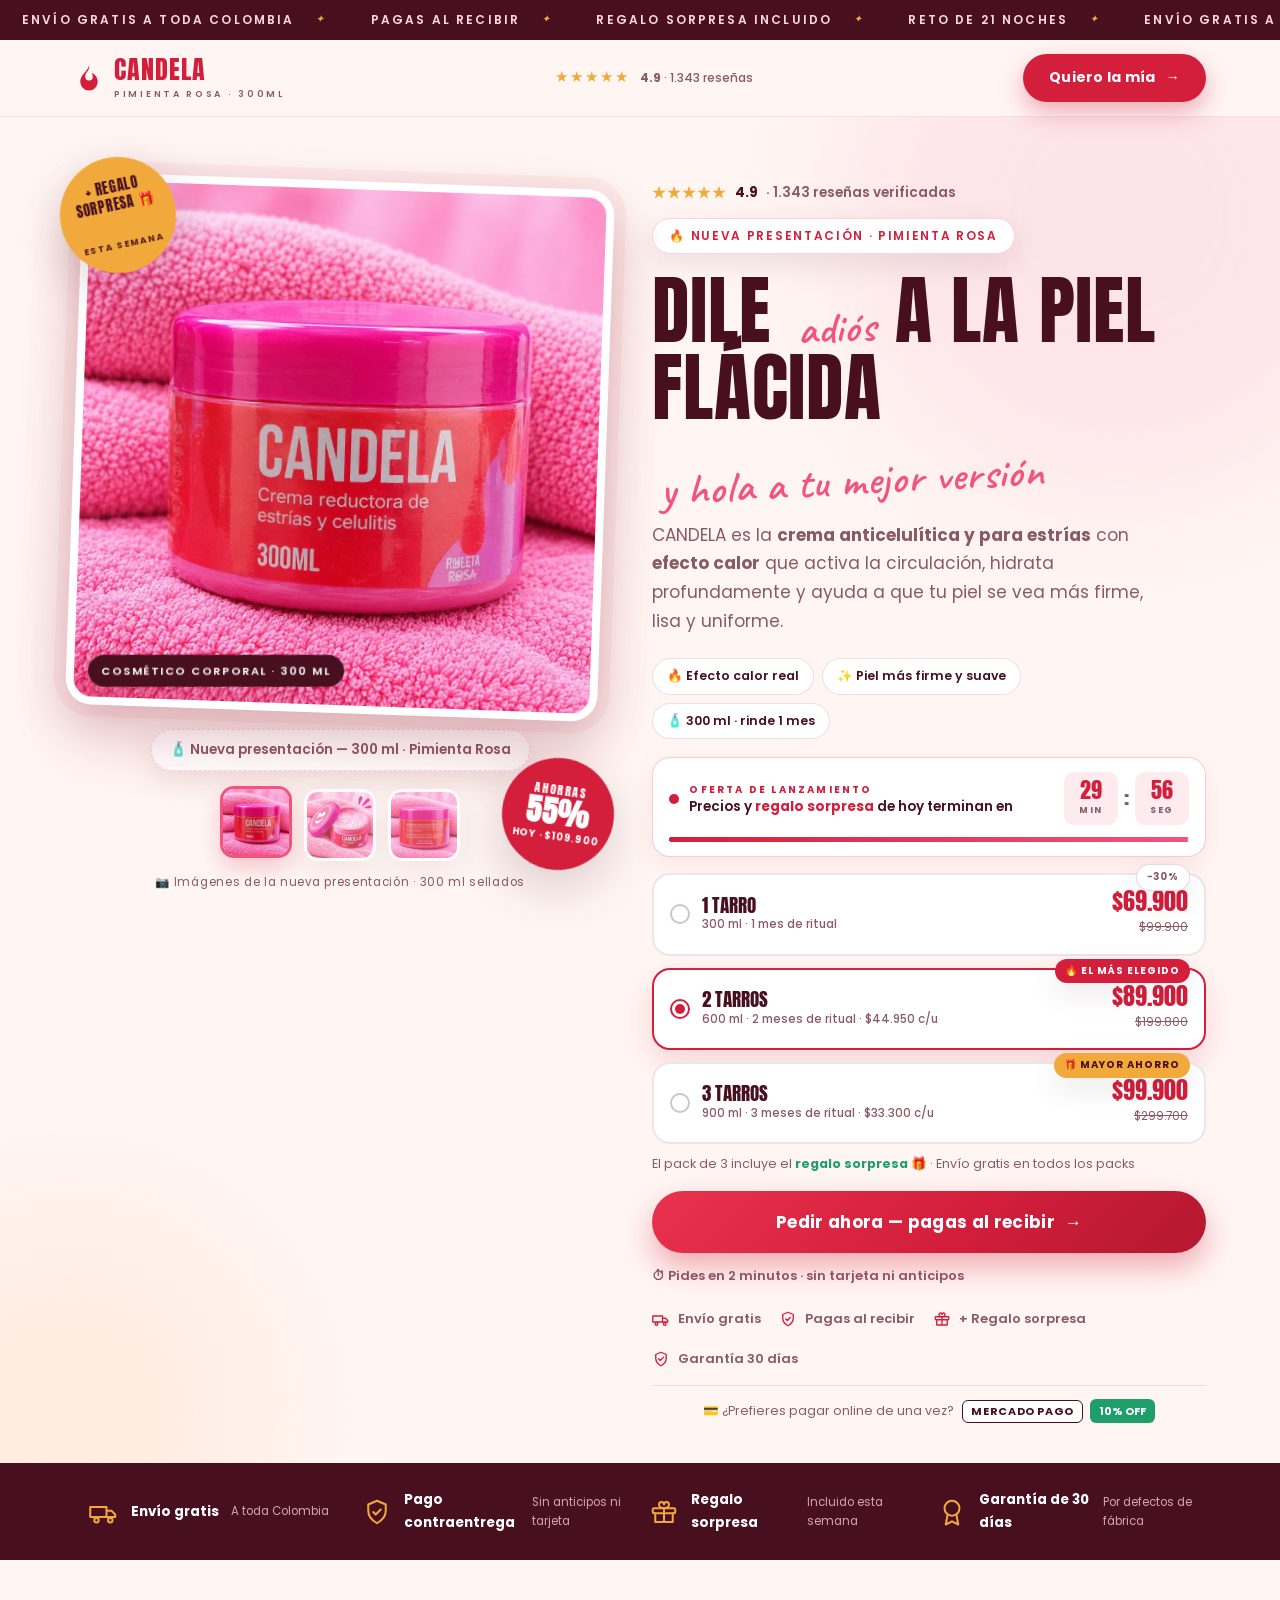
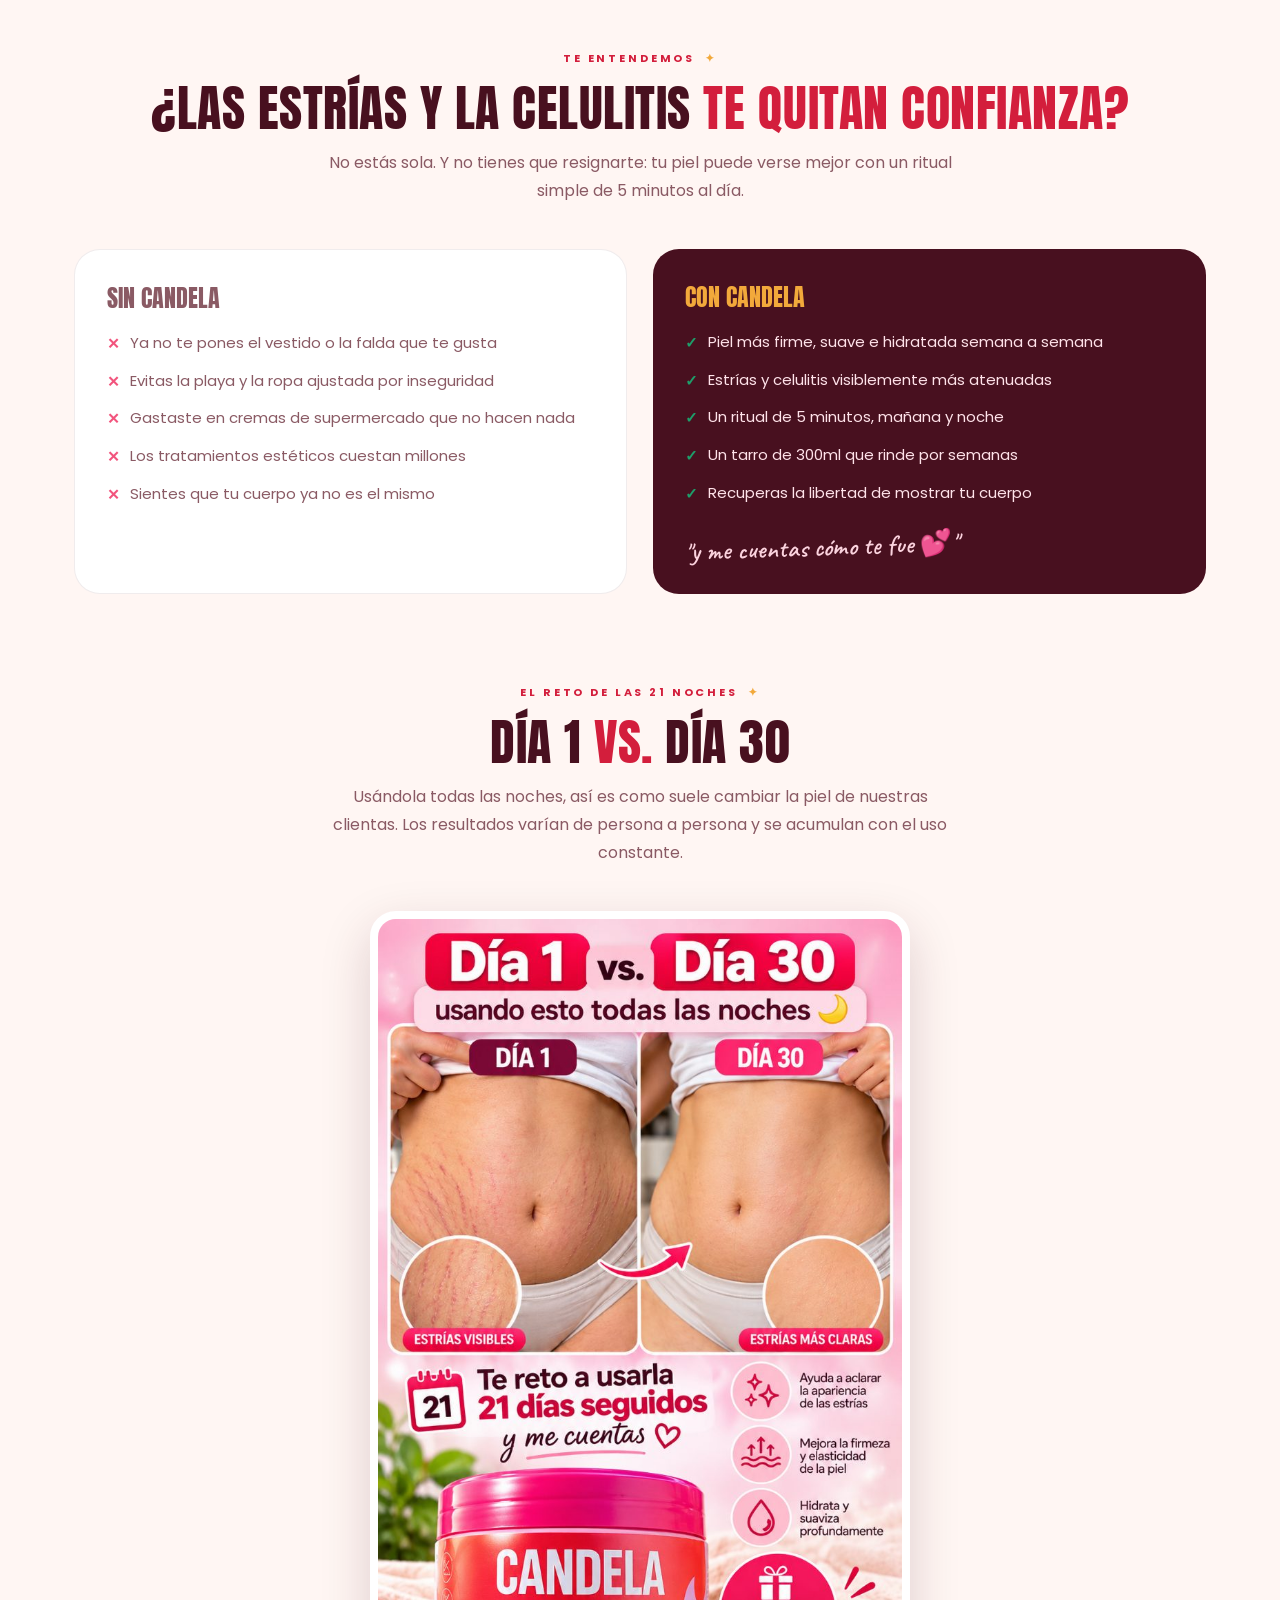
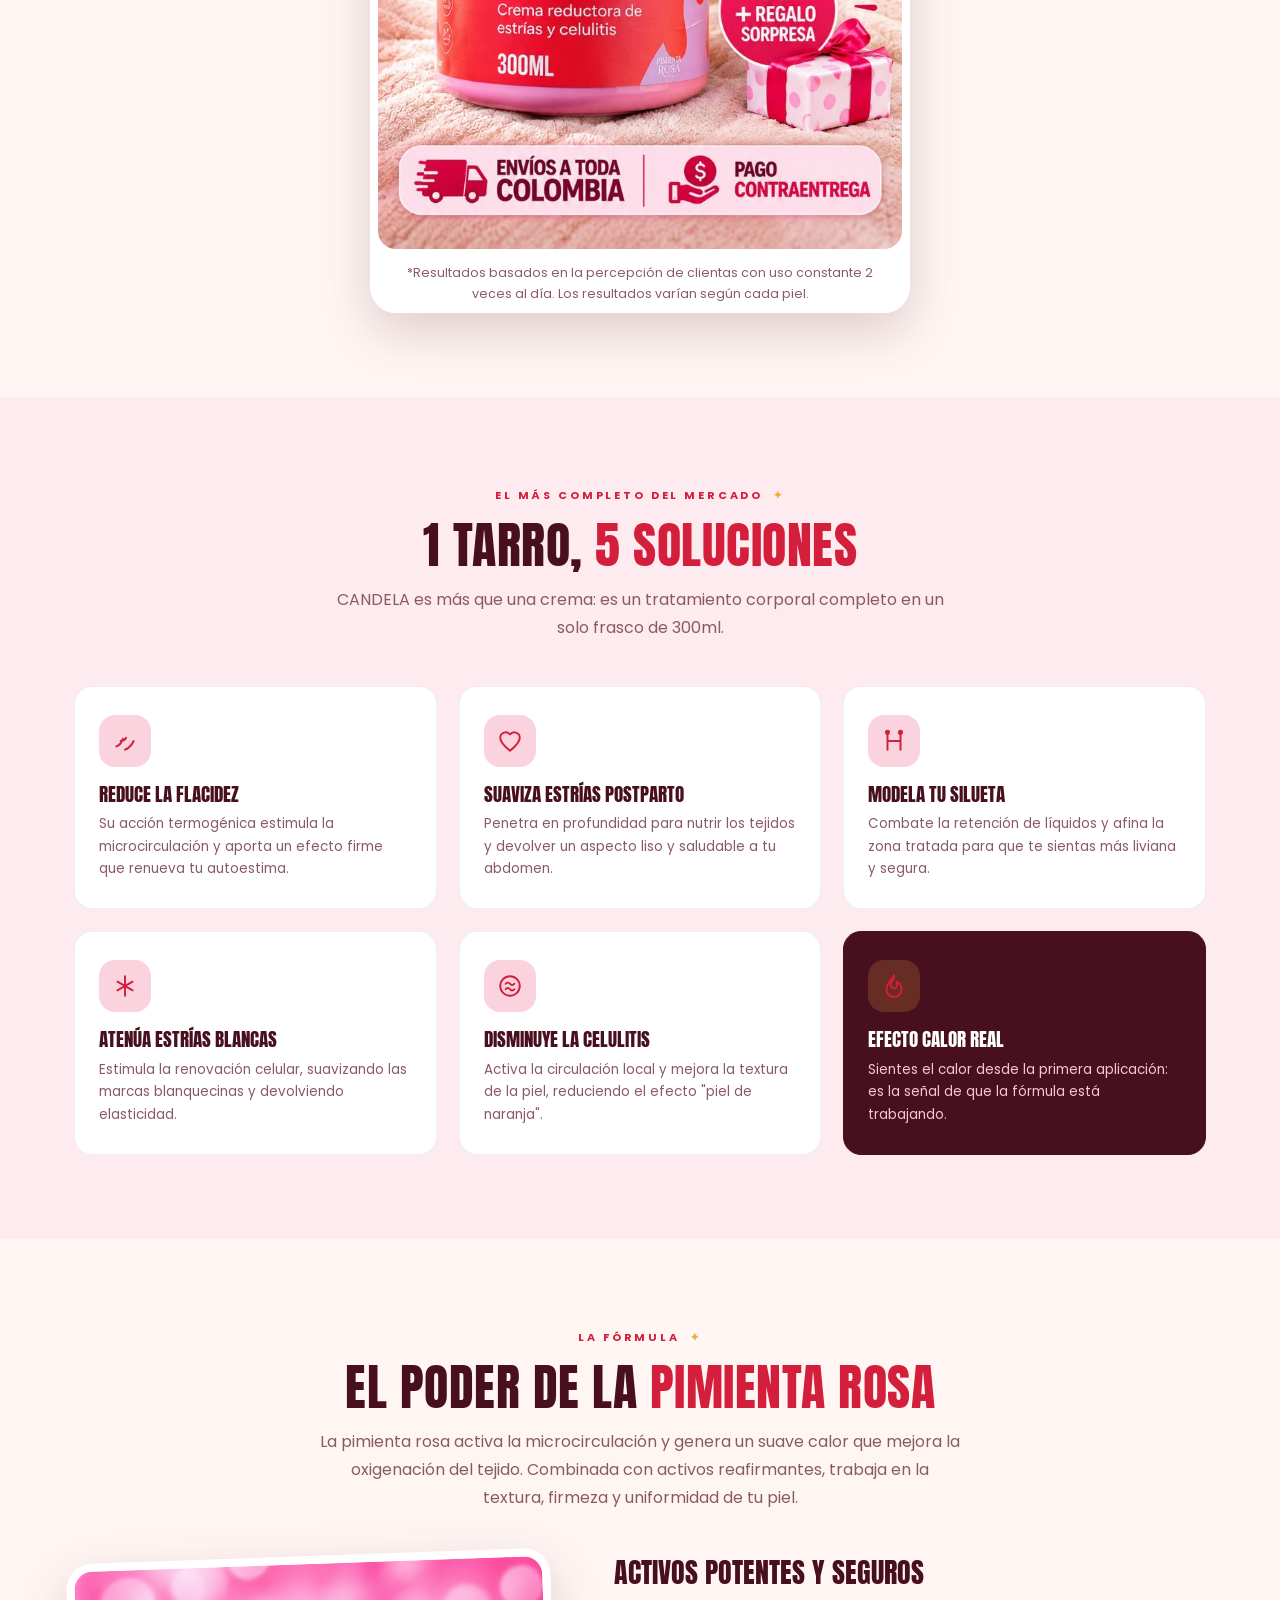
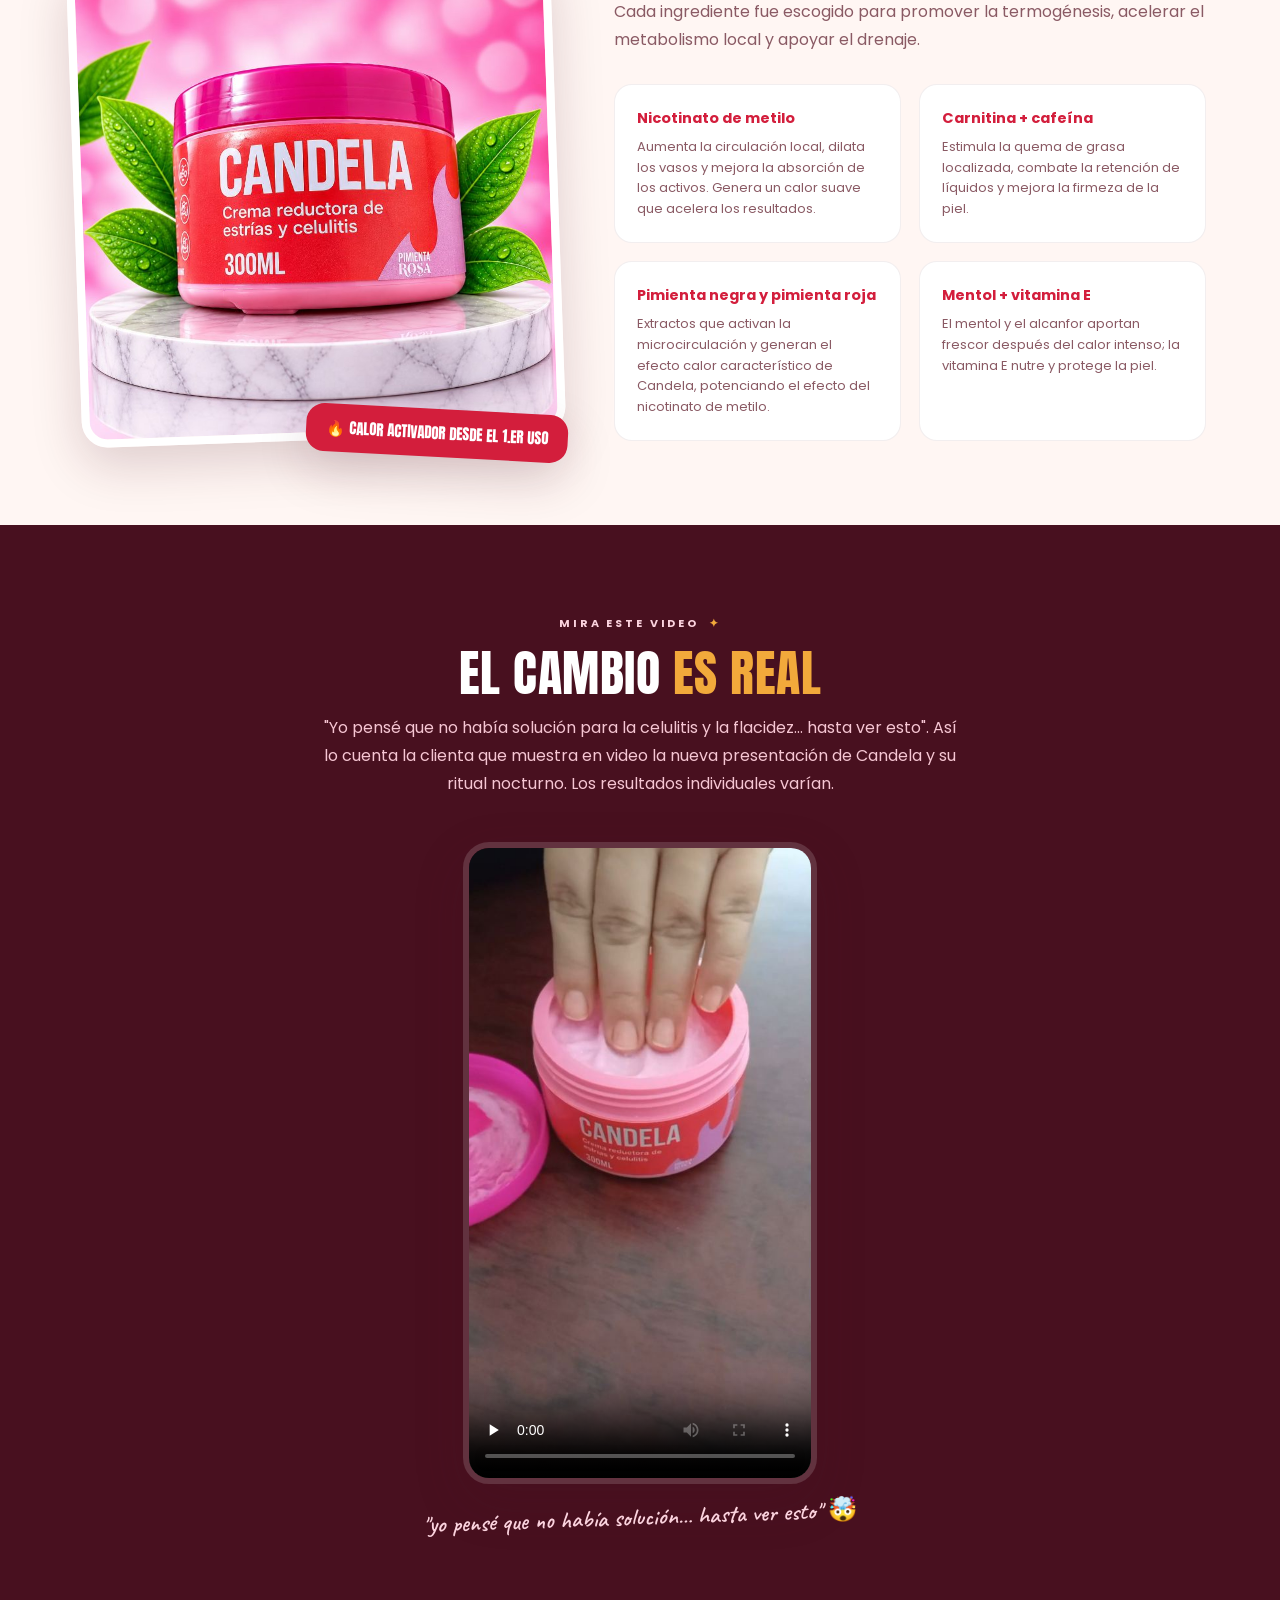
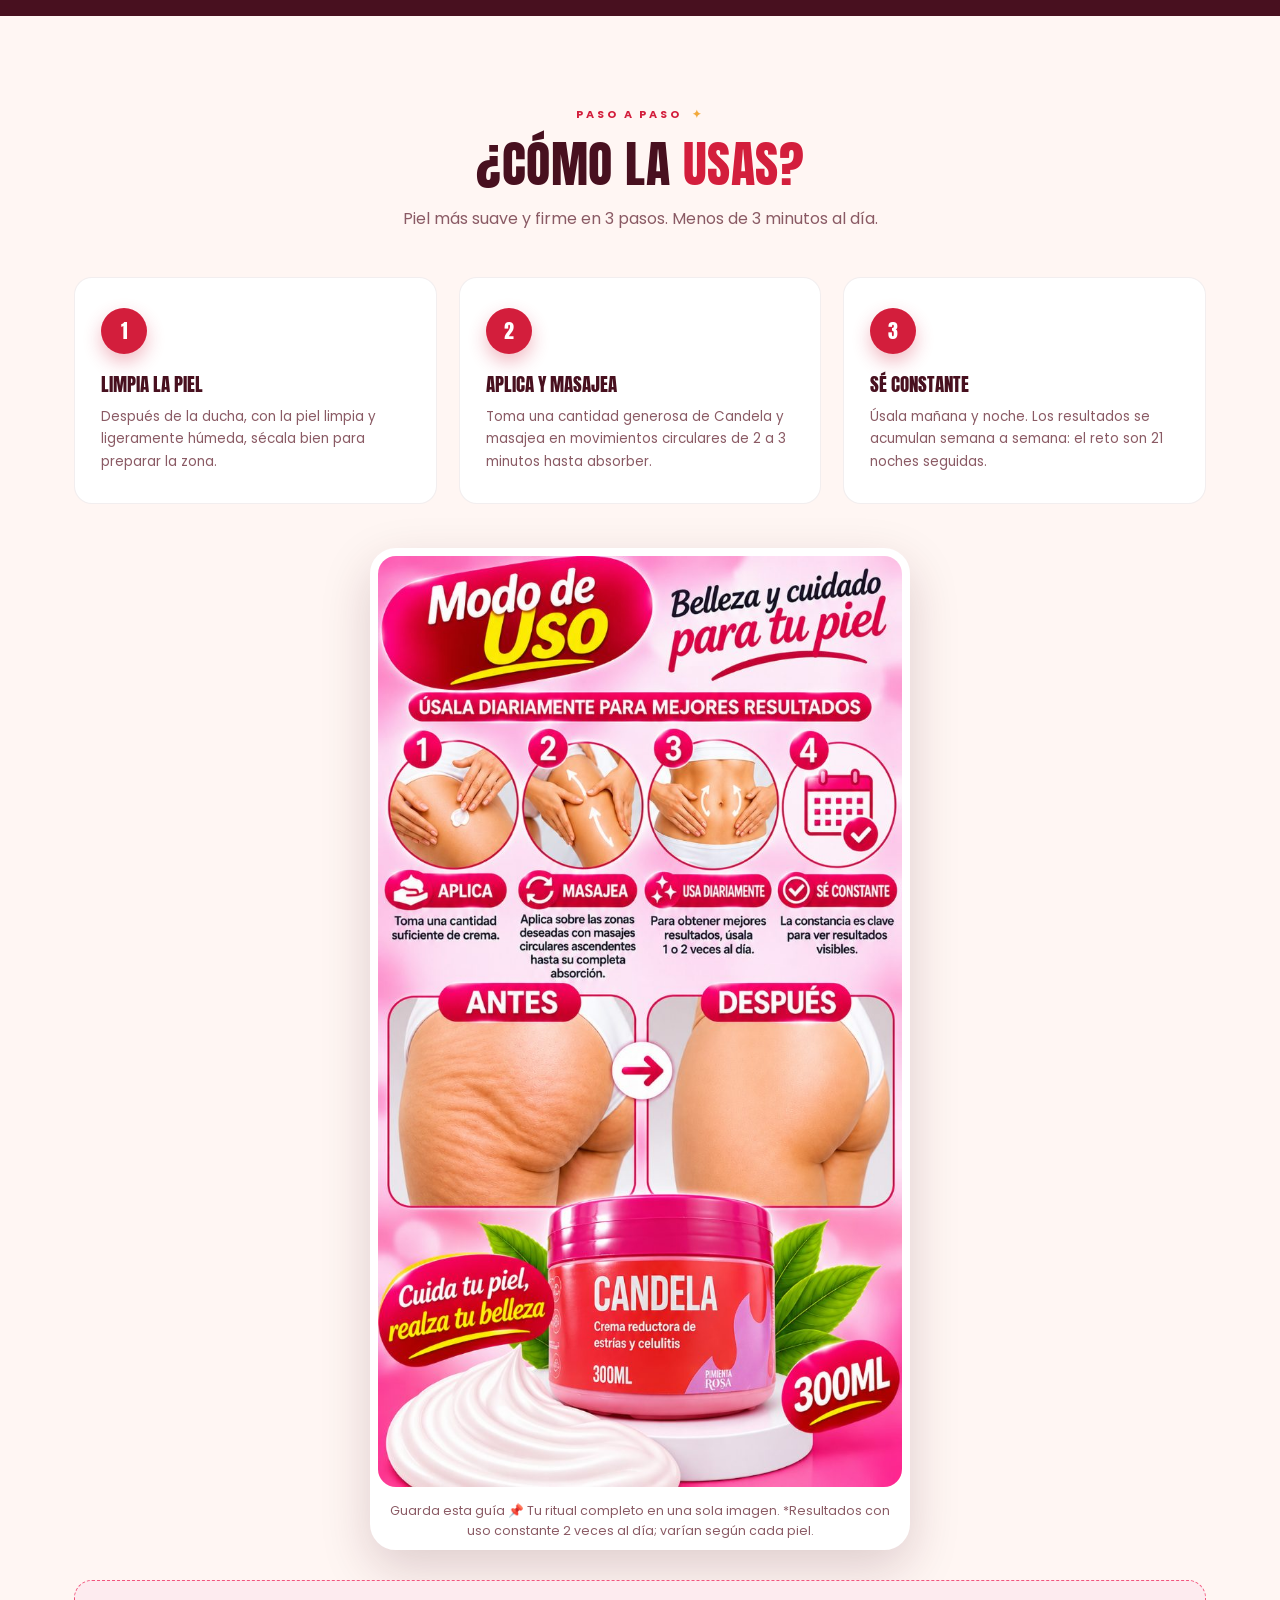
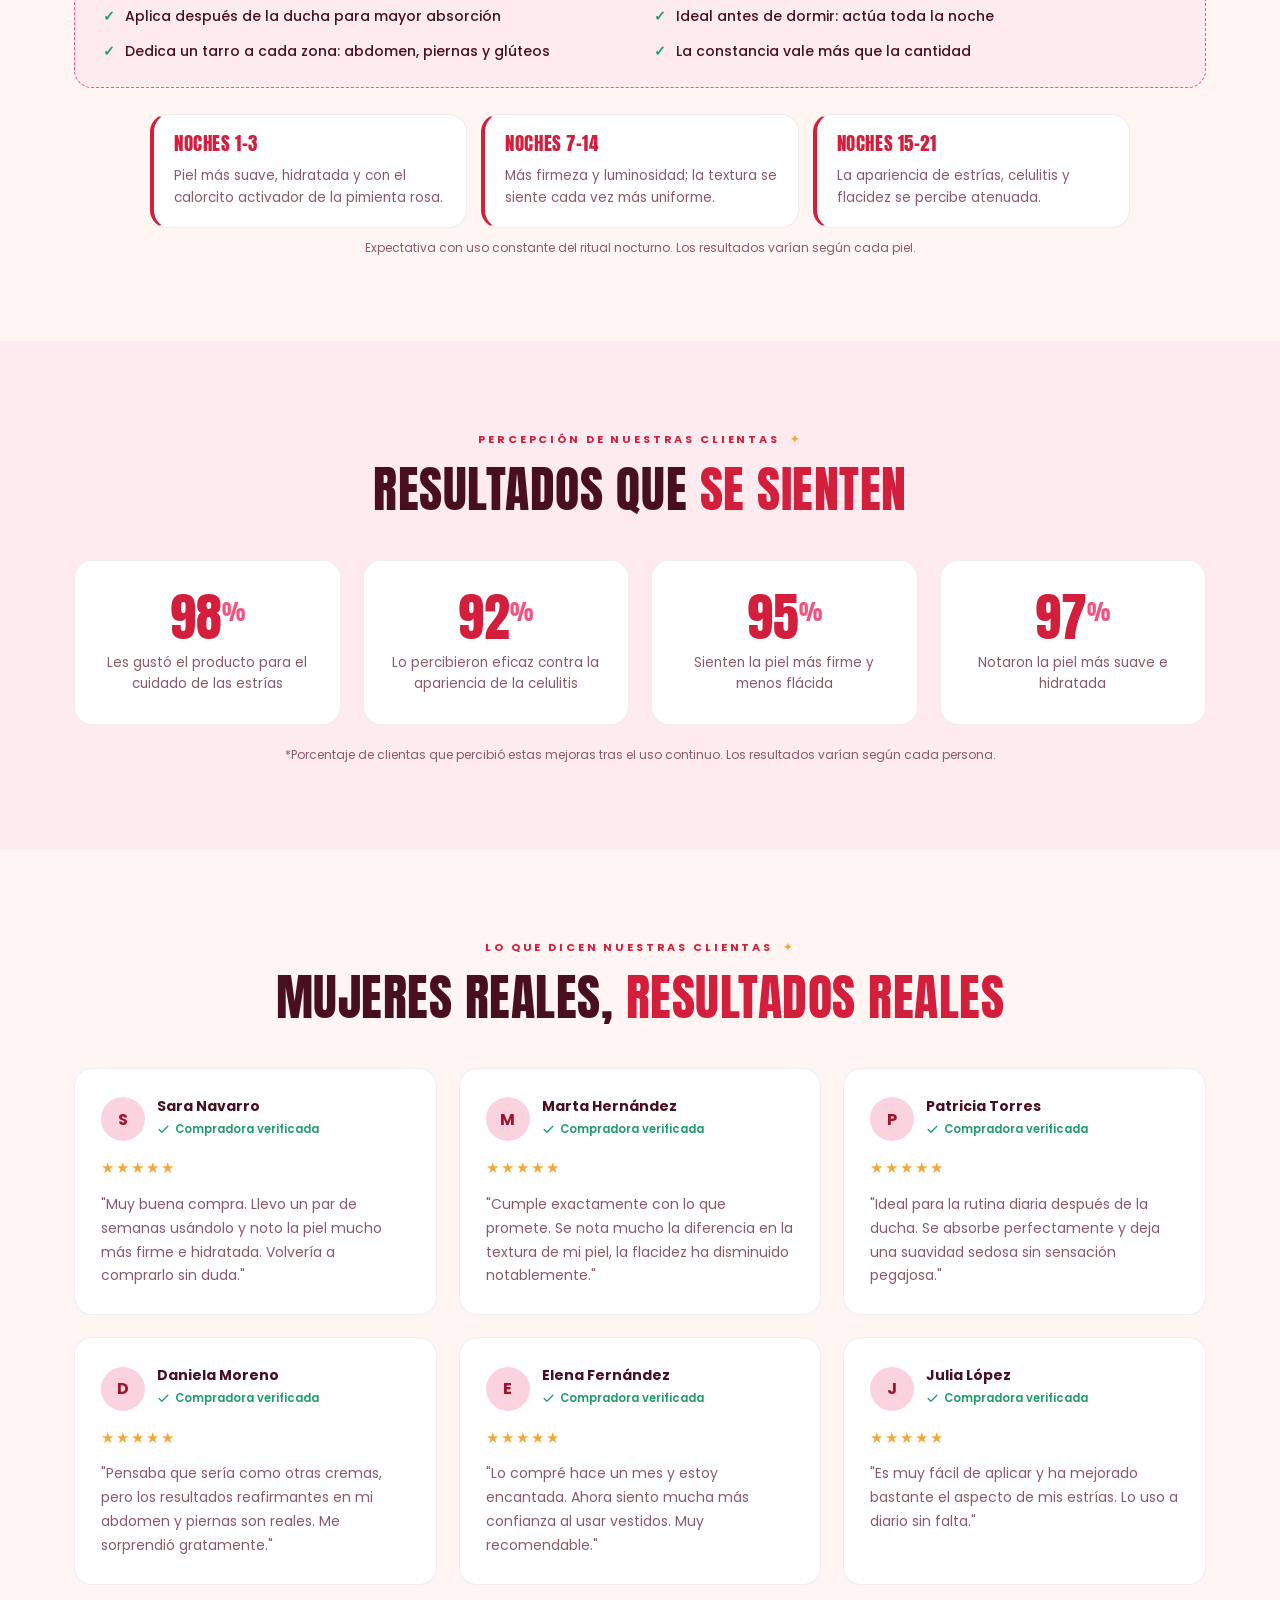
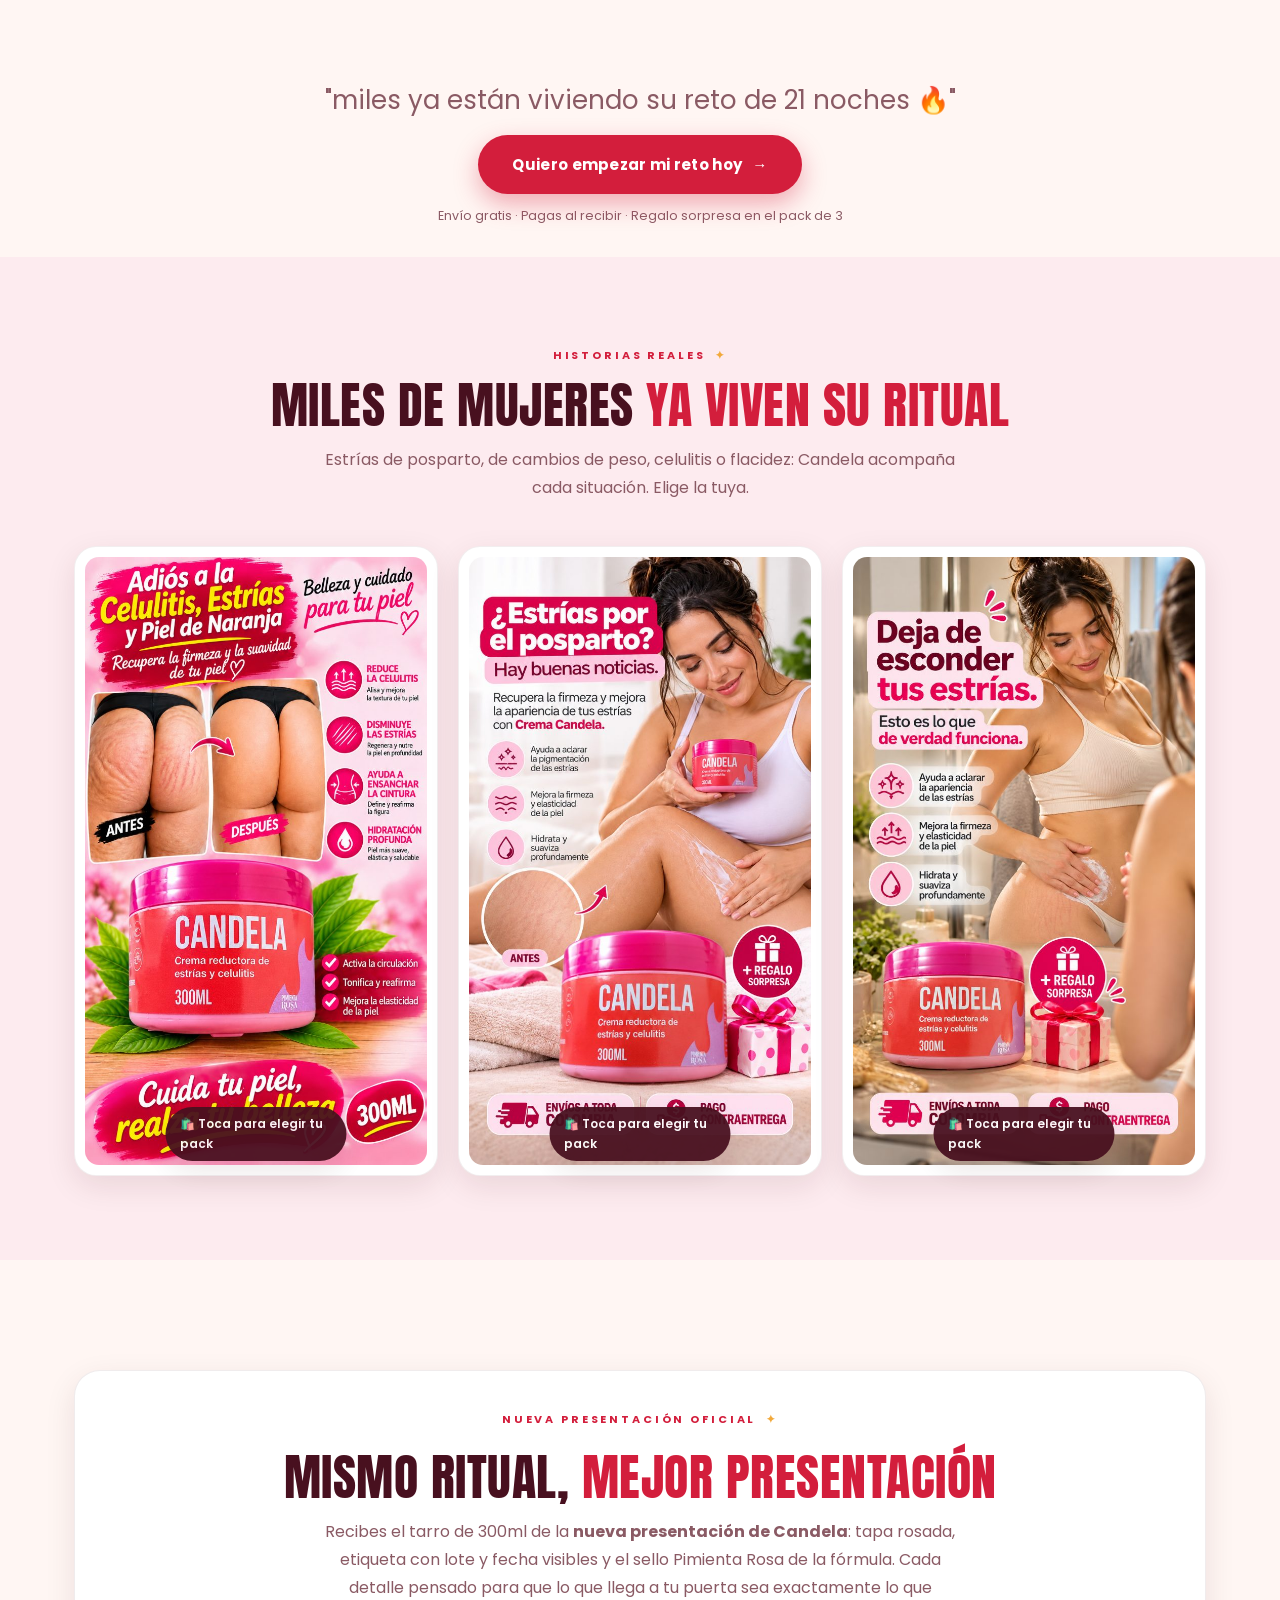
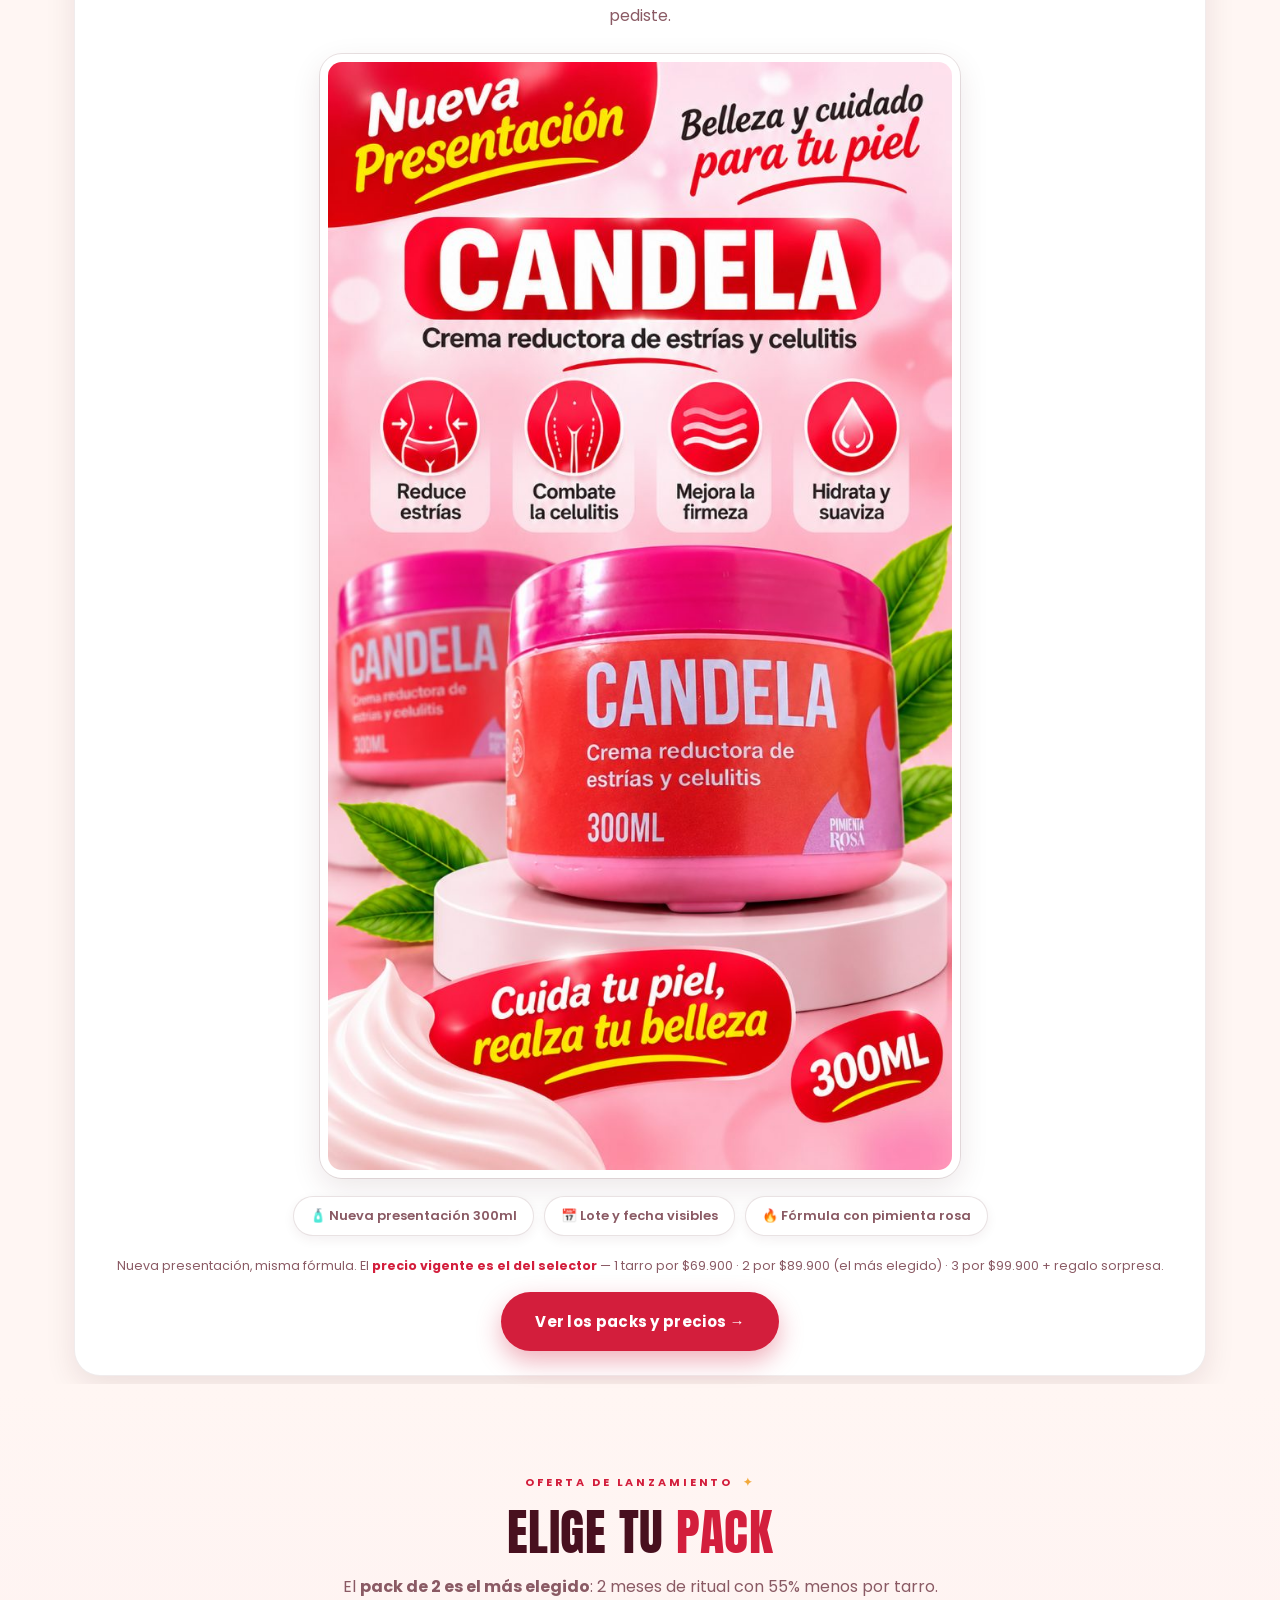
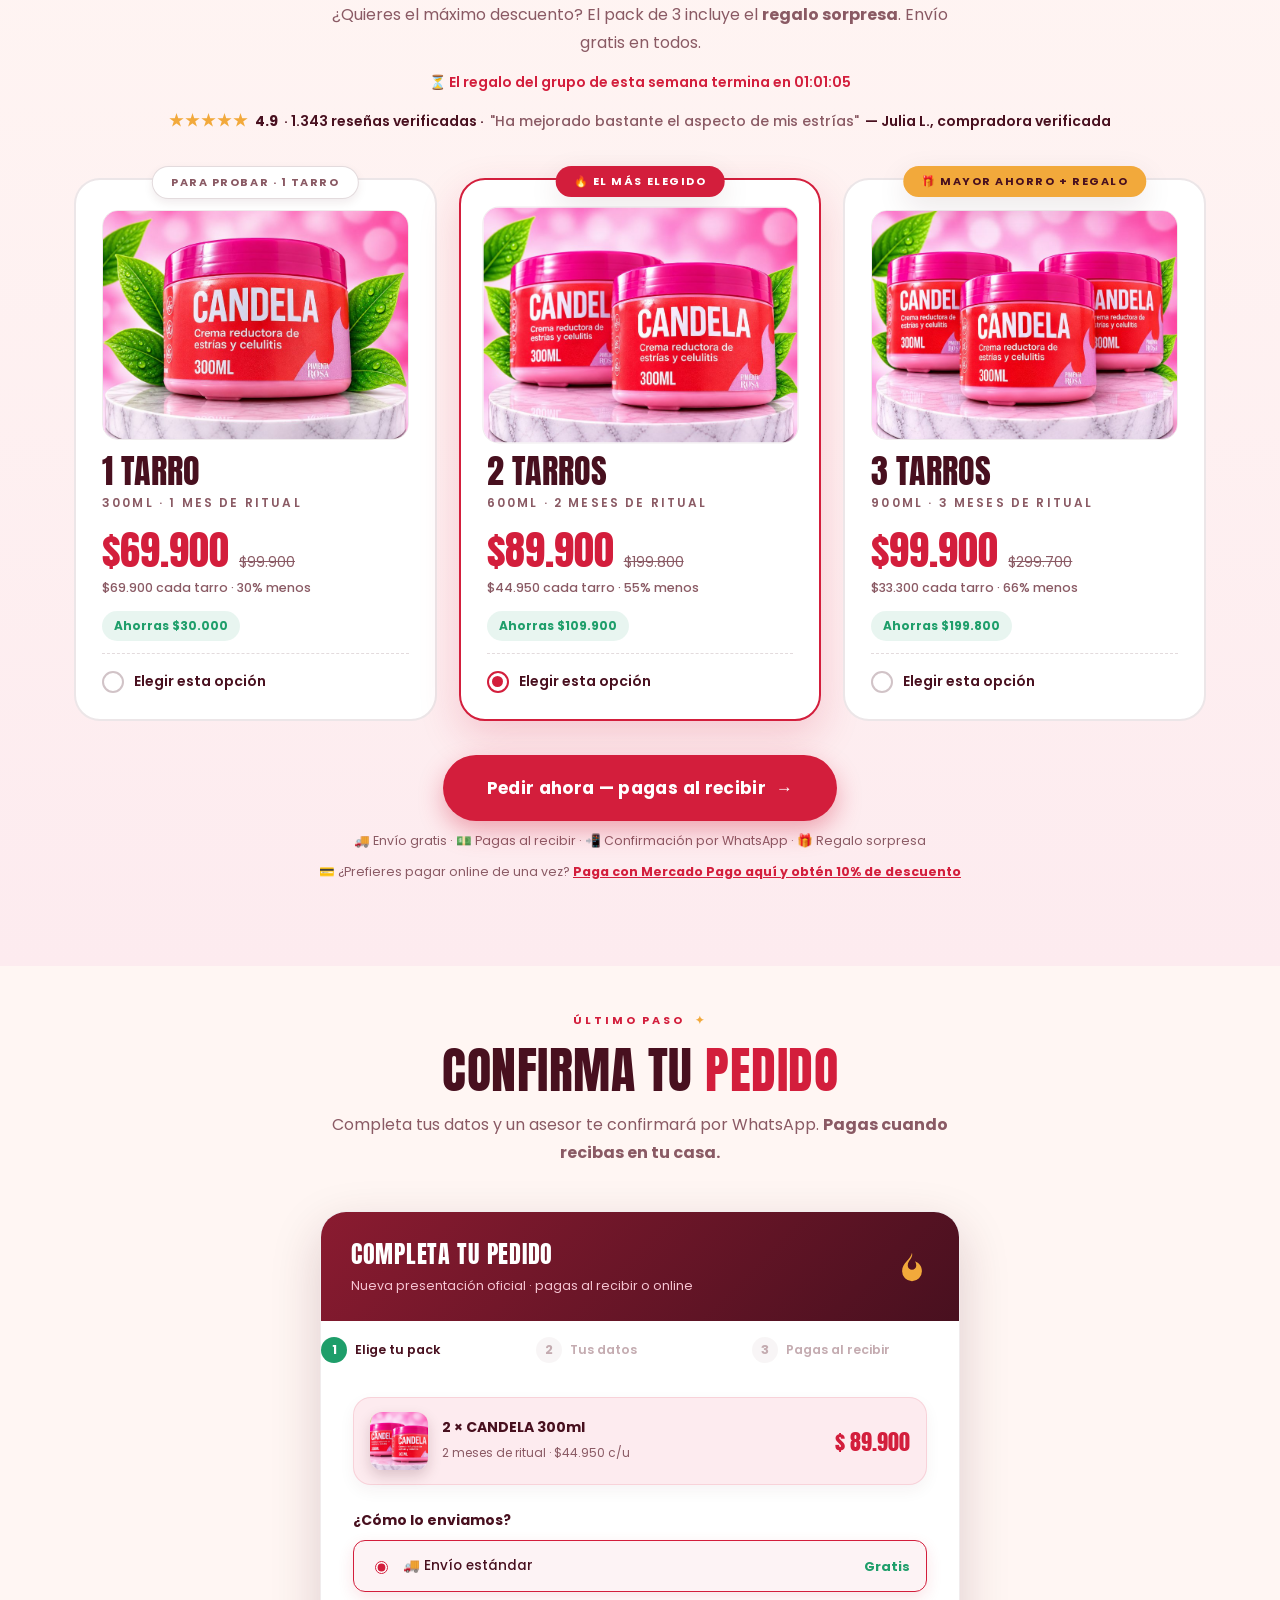
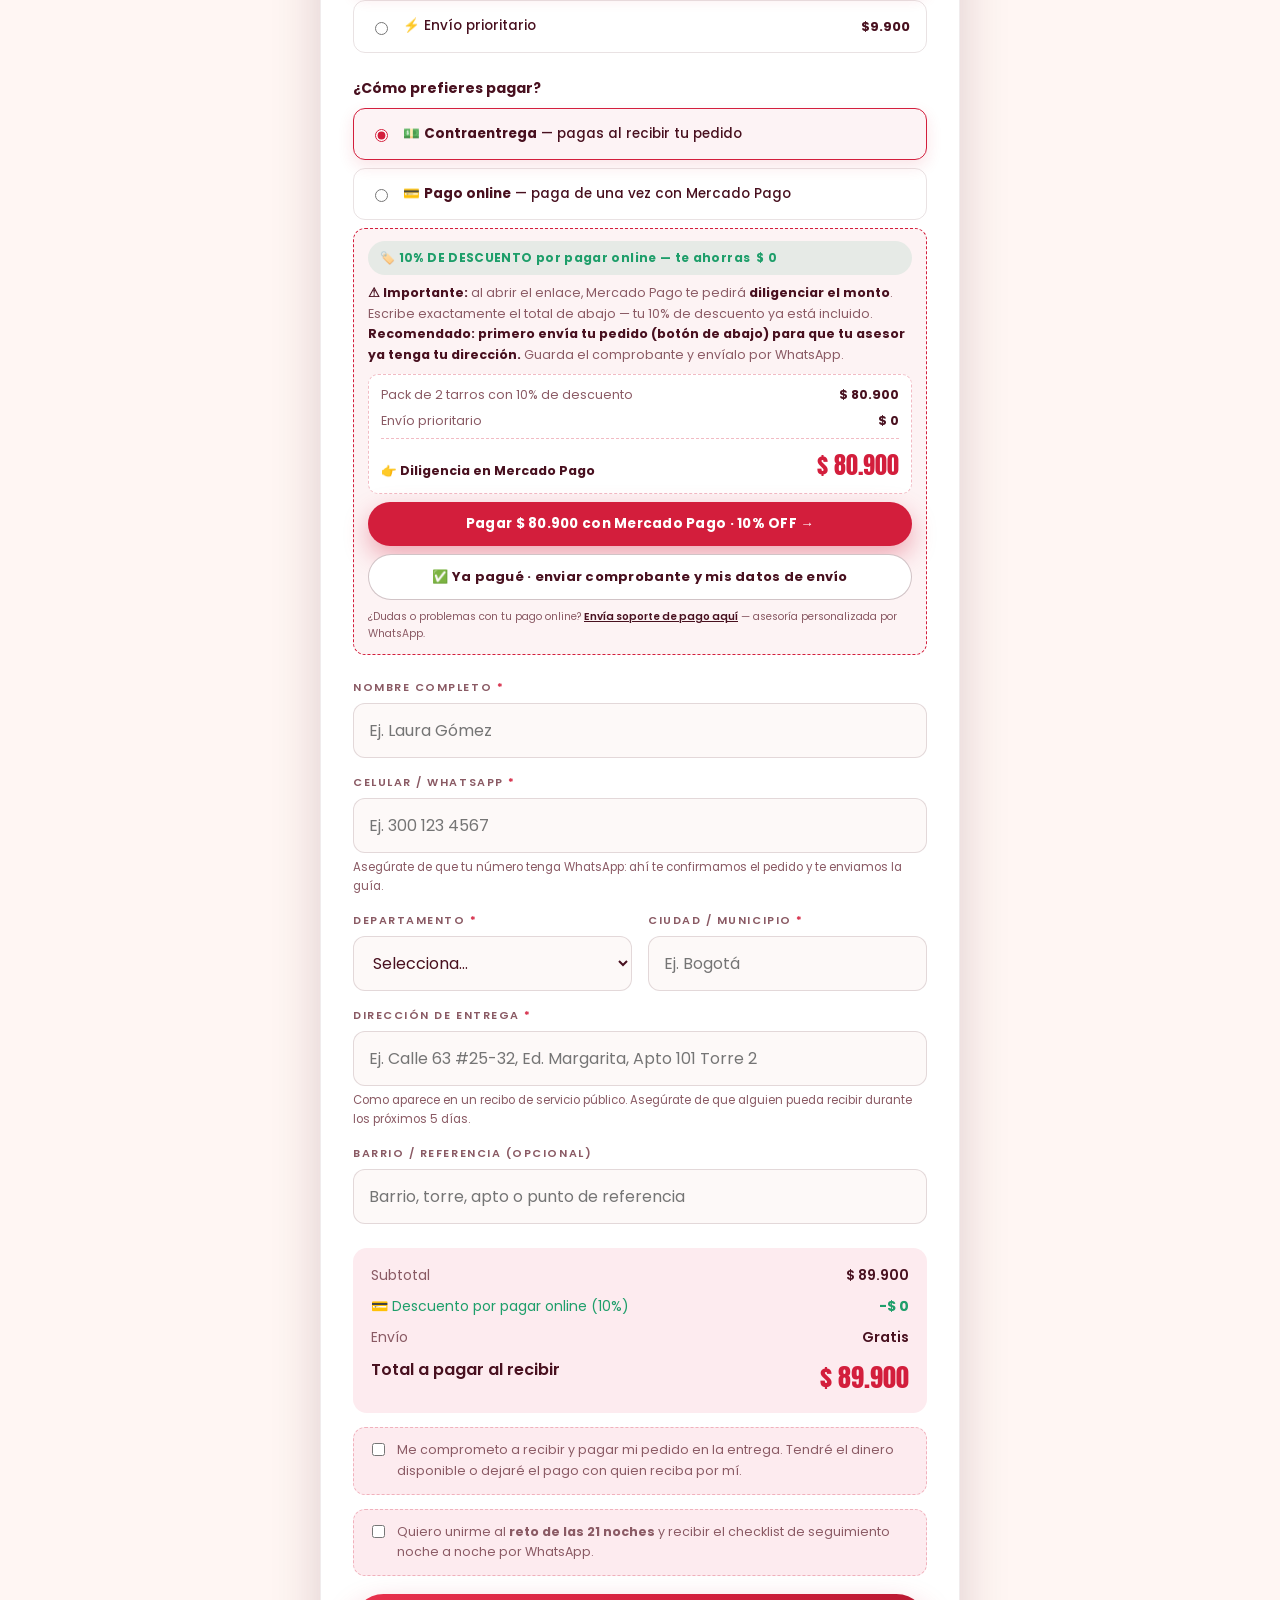
==== index.html @ 14fa8441 "Primera seccion espejo de Nevora (ref: product hero de nevora.com.co, solo la primera seccion): hero" ====
<!DOCTYPE html>
<html lang="es-CO">
<head>
<meta charset="UTF-8">
<meta name="viewport" content="width=device-width, initial-scale=1">
<title>CANDELA — Crema para estrías y celulitis con efecto calor · Pimienta Rosa 300ml</title>
<meta name="description" content="Crema anticelulítica y para estrías rojas y blancas (incl. estrías postparto) con efecto calor que reafirma tu piel. Pack de 2 por $89.900 (55% menos) o 3 por $99.900 + regalo sorpresa, envío gratis y pago contraentrega en toda Colombia.">
<meta property="og:title" content="CANDELA — Crema para estrías y celulitis con efecto calor">
<meta property="og:description" content="Crema anticelulítica y para estrías con efecto calor: atenua estrías rojas y blancas, la piel de naranja y la flacidez. Pack de 2 por $89.900 (el más elegido) o 3 por $99.900 + regalo sorpresa. Pagas al recibir.">
<meta property="og:type" content="product">
<meta property="og:locale" content="es_CO">
<meta property="og:url" content="https://ikib2c.github.io/candela/">
<meta property="og:image" content="https://ikib2c.github.io/candela/assets/img/og-image.jpg?v=3">
<meta property="og:image:width" content="1200">
<meta property="og:image:height" content="630">
<meta name="twitter:card" content="summary_large_image">
<meta name="twitter:image" content="https://ikib2c.github.io/candela/assets/img/og-image.jpg?v=3">
<link rel="canonical" href="https://ikib2c.github.io/candela/">
<meta name="theme-color" content="#D31E3C">
<meta name="facebook-domain-verification" content="na5l9ce6z12yzpcr864sl1istuho6w" />
<meta name="facebook-domain-verification" content="e2f88rl1ejp44lgzbllzjvmwoho3c1" />
<link rel="icon" type="image/svg+xml" href='data:image/svg+xml,<svg xmlns="http://www.w3.org/2000/svg" viewBox="0 0 24 24"><path fill="%23D31E3C" d="M12 2c1 4-3 5-3 9a3 3 0 0 0 6 0c0-2-1-3-1-3 3 1 5 3.5 5 7a7 7 0 0 1-14 0c0-6 6-8 7-13z"/></svg>'>
<link rel="preconnect" href="https://fonts.googleapis.com">
<link rel="preconnect" href="https://fonts.gstatic.com" crossorigin>
<link rel="stylesheet" href="https://fonts.googleapis.com/css2?family=Anton&family=Poppins:wght@400;500;600;700&family=Caveat:wght@600&display=swap" media="print" onload="this.media='all'">
  <noscript><link href="https://fonts.googleapis.com/css2?family=Anton&family=Poppins:wght@400;500;600;700&family=Caveat:wght@600&display=swap"></noscript>
<link rel="preload" as="image" href="assets/img/hero-1.jpg?v=2" fetchpriority="high">
<script type="application/ld+json">
{"@context":"https://schema.org","@type":"Product","name":"CANDELA Crema anticelulítica y para estrías con efecto calor 300ml","brand":{"@type":"Brand","name":"CANDELA"},"description":"Crema reafirmante termogénica con extracto de pimienta rosa que ayuda a atenuar estrías rojas y blancas (incl. estrías postparto), la apariencia de la celulitis (piel de naranja) y la flacidez.","category":"Cosmética corporal","offers":{"@type":"AggregateOffer","priceCurrency":"COP","lowPrice":"69900","highPrice":"99900","offerCount":"3"},"aggregateRating":{"@type":"AggregateRating","ratingValue":"4.9","reviewCount":"1343"}}
</script>
<link rel="stylesheet" href="assets/css/style.css?v=8">

<!-- Google Tag Manager -->
<script>(function(w,d,s,l,i){w[l]=w[l]||[];w[l].push({'gtm.start':
new Date().getTime(),event:'gtm.js'});var f=d.getElementsByTagName(s)[0],
j=d.createElement(s),dl=l!='dataLayer'?'&l='+l:'';j.async=true;j.src=
'https://www.googletagmanager.com/gtm.js?id='+i+dl;f.parentNode.insertBefore(j,f);
})(window,document,'script','dataLayer','GTM-5M6MMNGH');</script>
<!-- End Google Tag Manager -->

<!-- Google tag (gtag.js) GA4 -->
<script async src="https://www.googletagmanager.com/gtag/js?id=G-E2ZVQKECVG"></script>
<script>
  window.dataLayer = window.dataLayer || [];
  function gtag(){dataLayer.push(arguments);}
  gtag('js', new Date());
  gtag('config', 'G-E2ZVQKECVG');
</script>

<!-- Microsoft Clarity -->
<script type="text/javascript">
    (function(c,l,a,r,i,t,y){
        c[a]=c[a]||function(){(c[a].q=c[a].q||[]).push(arguments)};
        t=l.createElement(r);t.async=1;t.src="https://www.clarity.ms/tag/"+i;
        y=l.getElementsByTagName(r)[0];y.parentNode.insertBefore(t,y);
    })(window, document, "clarity", "script", "z83tjfbh9h");
</script>

<!-- Meta Pixel Code -->
<script>
!function(f,b,e,v,n,t,s)
{if(f.fbq)return;n=f.fbq=function(){n.callMethod?
n.callMethod.apply(n,arguments):n.queue.push(arguments)};
if(!f._fbq)f._fbq=n;n.push=n;n.loaded=!0;n.version='2.0';
n.queue=[];t=b.createElement(e);t.async=!0;
t.src=v;s=b.getElementsByTagName(e)[0];
s.parentNode.insertBefore(t,s)}(window, document,'script',
'https://connect.facebook.net/en_US/fbevents.js');
fbq('init', '1283443887279567');
fbq('track', 'PageView');
</script>
<noscript><img height="1" width="1" style="display:none"
src="https://www.facebook.com/tr?id=1283443887279567&ev=PageView&noscript=1"
/></noscript>
<!-- End Meta Pixel Code -->
</head>
<body>

<!-- Google Tag Manager (noscript) -->
<noscript><iframe src="https://www.googletagmanager.com/ns.html?id=GTM-5M6MMNGH" height="0" width="0" style="display:none;visibility:hidden"></iframe></noscript>
<!-- End Google Tag Manager (noscript) -->

<!-- Marquee superior -->
<div class="barra-top" aria-hidden="true">
  <div class="pista">
    <span>Envío gratis a toda Colombia <i class="sep">✦</i></span>
    <span>Pagas al recibir <i class="sep">✦</i></span>
    <span>Regalo sorpresa incluido <i class="sep">✦</i></span>
    <span>Reto de 21 noches <i class="sep">✦</i></span>
    <span>Envío gratis a toda Colombia <i class="sep">✦</i></span>
    <span>Pagas al recibir <i class="sep">✦</i></span>
    <span>Regalo sorpresa incluido <i class="sep">✦</i></span>
    <span>Reto de 21 noches <i class="sep">✦</i></span>
  </div>
</div>

<!-- Header -->
<header>
  <div class="hd">
    <a class="logo" href="#inicio" aria-label="CANDELA inicio">
      <svg viewBox="0 0 24 24" fill="none"><path fill="#D31E3C" d="M12 2c1 4-3 5-3 9a3 3 0 0 0 6 0c0-2-1-3-1-3 3 1 5 3.5 5 7a7 7 0 0 1-14 0c0-6 6-8 7-13z"/></svg>
      <span><b>Candela</b><small>Pimienta Rosa · 300ml</small></span>
    </a>
    <div class="hd-valor">
      <span class="estrellas" aria-hidden="true">★★★★★</span>
      <small><strong>4.9</strong> · 1.343 reseñas</small>
    </div>
    <a class="btn fino" href="#oferta">Quiero la mía <span class="flecha">→</span></a>
  </div>
</header>

<main>
<!-- ============ HÉROE ============ -->
<section class="hero hero-prod" id="inicio">
  <div class="hero-fondo" aria-hidden="true"><div class="blob b1"></div><div class="blob b2"></div></div>
  <div class="wrap">
    <div class="prod-grid">
      <div class="prod-media">
        <div class="hero-foto">
          <img id="heroImg" src="assets/img/hero-1.jpg?v=2" fetchpriority="high" decoding="async" alt="Tarro de crema Candela de 300ml — nueva presentación con tapa rosada y fórmula de pimienta rosa">
          <span class="prod-badge">Cosmético corporal · 300 ml</span>
        </div>
        <div class="sticker regalo">+ REGALO<br>SORPRESA 🎁<small>esta semana</small></div>
        <div class="sticker descuento"><span>AHORRAS<b>55%</b><i>HOY · $109.900</i></span></div>
        <p class="hero-cap" id="heroCap" aria-live="polite">🧴 Nueva presentación — 300 ml · Pimienta Rosa</p>
        <div class="hero-miniaturas">
          <img src="assets/img/hero-1.jpg?v=2" class="on" data-cap="🧴 Nueva presentación — 300 ml · Pimienta Rosa" alt="Ver foto 1: tarro nuevo de Candela con tapa rosada sobre toalla rosa">
          <img src="assets/img/hero-2.jpg" data-cap="🌸 Textura cremosa que se absorbe rápido" alt="Ver foto 2: tarro de Candela abierto mostrando la crema rosada">
          <img src="assets/img/hero-3.jpg" data-cap="🏷️ Ingredientes y precauciones visibles en la etiqueta" alt="Ver foto 3: etiqueta trasera con ingredientes y precauciones">
        </div>
        <small class="hero-nota">📷 Imágenes de la nueva presentación · 300 ml sellados</small>
      </div>
      <div class="prod-info">
        <p class="prod-rating"><span class="estrellas" aria-hidden="true">★★★★★</span> <b>4.9</b> · 1.343 reseñas verificadas</p>
        <span class="chip">🔥 Nueva presentación · Pimienta Rosa</span>
        <h1>Dile <span class="mano">adiós</span> a la piel flácida <span class="mano">y hola a tu mejor versión</span></h1>
        <p class="bajada">CANDELA es la <strong>crema anticelulítica y para estrías</strong> con <strong>efecto calor</strong> que activa la circulación, hidrata profundamente y ayuda a que tu piel se vea más firme, lisa y uniforme.</p>
        <ul class="prod-minibens">
          <li>🔥 Efecto calor real</li>
          <li>✨ Piel más firme y suave</li>
          <li>🧴 300 ml · rinde 1 mes</li>
        </ul>
        <div class="reloj-oferta" id="relojOferta" role="timer" aria-label="Oferta de lanzamiento: termina en">
          <div class="reloj-main">
            <div class="reloj-label">
              <span class="reloj-pulso" aria-hidden="true"></span>
              <span class="reloj-copy"><span class="reloj-eyebrow">OFERTA DE LANZAMIENTO</span><span class="reloj-oferta-txt">Precios y <strong>regalo sorpresa</strong> de hoy terminan en</span></span>
            </div>
            <div class="reloj-digits" aria-hidden="true">
              <span class="reloj-unit"><span class="reloj-num" data-reloj-min>29</span><small>MIN</small></span>
              <span class="reloj-sep">:</span>
              <span class="reloj-unit"><span class="reloj-num" data-reloj-seg>59</span><small>SEG</small></span>
            </div>
          </div>
          <div class="reloj-track" aria-hidden="true"><span class="reloj-fill" data-reloj-fill></span></div>
        </div>
        <div class="pack-hero" role="radiogroup" aria-label="Elige tu pack Candela">
          <div class="pack-hero-row" data-pack="1" role="radio" aria-checked="false" tabindex="0">
            <span class="ph-radio" aria-hidden="true"></span>
            <div class="ph-info"><b>1 tarro</b><small>300 ml · 1 mes de ritual</small></div>
            <div class="ph-precio"><b>$69.900</b><s>$99.900</s></div>
            <span class="ph-cinta suave">−30%</span>
          </div>
          <div class="pack-hero-row sel" data-pack="2" role="radio" aria-checked="true" tabindex="0">
            <span class="ph-radio" aria-hidden="true"></span>
            <div class="ph-info"><b>2 tarros</b><small>600 ml · 2 meses de ritual · $44.950 c/u</small></div>
            <div class="ph-precio"><b>$89.900</b><s>$199.800</s></div>
            <span class="ph-cinta">🔥 El más elegido</span>
          </div>
          <div class="pack-hero-row" data-pack="3" role="radio" aria-checked="false" tabindex="0">
            <span class="ph-radio" aria-hidden="true"></span>
            <div class="ph-info"><b>3 tarros</b><small>900 ml · 3 meses de ritual · $33.300 c/u</small></div>
            <div class="ph-precio"><b>$99.900</b><s>$299.700</s></div>
            <span class="ph-cinta oro">🎁 Mayor ahorro</span>
          </div>
        </div>
        <p class="ph-nota">El pack de 3 incluye el <b>regalo sorpresa</b> 🎁 · Envío gratis en todos los packs</p>
        <button class="btn prod-cta" onclick="pedirDesdeSticky(event)">Pedir ahora — pagas al recibir <span class="flecha">→</span></button>
        <small class="hero-micro">⏱ Pides en 2 minutos · sin tarjeta ni anticipos</small>
        <div class="hero-confianza">
          <span><svg viewBox="0 0 24 24" fill="none" stroke-width="1.8" stroke-linecap="round" stroke-linejoin="round"><path d="M1 8h13v8H1zM14 11h4l3 3v2h-7z"/><circle cx="6" cy="18.5" r="1.8"/><circle cx="17" cy="18.5" r="1.8"/></svg> Envío gratis</span>
          <span><svg viewBox="0 0 24 24" fill="none" stroke-width="1.8" stroke-linecap="round" stroke-linejoin="round"><path d="M12 3l7 3v5c0 5-3.5 8-7 10-3.5-2-7-5-7-10V6z"/><path d="M9 12l2 2 4-4"/></svg> Pagas al recibir</span>
          <span><svg viewBox="0 0 24 24" fill="none" stroke-width="1.8" stroke-linecap="round" stroke-linejoin="round"><rect x="3" y="9" width="18" height="4" rx="1"/><path d="M5 13v7h14v-7M12 9v11M12 9c-2 0-4-1-4-3a2 2 0 0 1 4 0M12 9c2 0 4-1 4-3a2 2 0 0 0-4 0"/></svg> + Regalo sorpresa</span>
          <span><svg viewBox="0 0 24 24" fill="none" stroke-width="1.8" stroke-linecap="round" stroke-linejoin="round"><path d="M12 3l7 3v5c0 5-3.5 8-7 10-3.5-2-7-5-7-10V6z"/><path d="M8.5 11.5l2.5 2.5 4.5-4.5"/></svg> Garantía 30 días</span>
        </div>
        <div class="mp-strip">
          <span>💳 ¿Prefieres pagar online de una vez?</span>
          <a href="https://link.mercadopago.com.co/ziayiki" target="_blank" rel="noopener" onclick="if(window.fbq)fbq('trackCustom','PagoOnline',{ubicacion:'hero'});if(window.gtag)gtag('event','pago_online');window.dataLayer=window.dataLayer||[];window.dataLayer.push({event:'pago_online'});"><span class="mp-code">MERCADO PAGO</span> <span class="mp-off">10% OFF</span></a>
        </div>
      </div>
    </div>
  </div>
</section>

<!-- ============ BARRA DE CONFIANZA ============ -->
<div class="confianza">
  <div class="wrap">
    <div><svg viewBox="0 0 24 24" fill="none" stroke-width="1.6" stroke-linecap="round" stroke-linejoin="round"><path d="M1 8h13v8H1zM14 11h4l3 3v2h-7z"/><circle cx="6" cy="18.5" r="1.8"/><circle cx="17" cy="18.5" r="1.8"/></svg><div><b>Envío gratis</b><small>A toda Colombia</small></div></div>
    <div><svg viewBox="0 0 24 24" fill="none" stroke-width="1.6" stroke-linecap="round" stroke-linejoin="round"><path d="M12 3l7 3v5c0 5-3.5 8-7 10-3.5-2-7-5-7-10V6z"/><path d="M9 12l2 2 4-4"/></svg><div><b>Pago contraentrega</b><small>Sin anticipos ni tarjeta</small></div></div>
    <div><svg viewBox="0 0 24 24" fill="none" stroke-width="1.6" stroke-linecap="round" stroke-linejoin="round"><rect x="3" y="9" width="18" height="4" rx="1"/><path d="M5 13v7h14v-7M12 9v11M12 9c-2 0-4-1-4-3a2 2 0 0 1 4 0M12 9c2 0 4-1 4-3a2 2 0 0 0-4 0"/></svg><div><b>Regalo sorpresa</b><small>Incluido esta semana</small></div></div>
    <div><svg viewBox="0 0 24 24" fill="none" stroke-width="1.6" stroke-linecap="round" stroke-linejoin="round"><circle cx="12" cy="9" r="6"/><path d="M8.5 14L7 22l5-2.5L17 22l-1.5-8"/></svg><div><b>Garantía de 30 días</b><small>Por defectos de fábrica</small></div></div>
  </div>
</div>

<!-- ============ DOLOR → TRANSFORMACIÓN ============ -->
<section id="historia">
  <div class="wrap">
    <div class="centrado reveal">
      <span class="eyebrow">Te entendemos</span>
      <h2 class="h2">¿Las estrías y la celulitis <em>te quitan confianza?</em></h2>
      <p class="sub">No estás sola. Y no tienes que resignarte: tu piel puede verse mejor con un ritual simple de 5 minutos al día.</p>
    </div>
    <div class="dolor-grid">
      <div class="dolor-card reveal">
        <h3>Sin Candela</h3>
        <ul>
          <li>Ya no te pones el vestido o la falda que te gusta</li>
          <li>Evitas la playa y la ropa ajustada por inseguridad</li>
          <li>Gastaste en cremas de supermercado que no hacen nada</li>
          <li>Los tratamientos estéticos cuestan millones</li>
          <li>Sientes que tu cuerpo ya no es el mismo</li>
        </ul>
      </div>
      <div class="tras-card reveal">
        <h3>Con Candela</h3>
        <ul>
          <li>Piel más firme, suave e hidratada semana a semana</li>
          <li>Estrías y celulitis visiblemente más atenuadas</li>
          <li>Un ritual de 5 minutos, mañana y noche</li>
          <li>Un tarro de 300ml que rinde por semanas</li>
          <li>Recuperas la libertad de mostrar tu cuerpo</li>
        </ul>
        <span class="mano">"y me cuentas cómo te fue 💕"</span>
      </div>
    </div>
  </div>
</section>

<!-- ============ ANTES / DESPUÉS ============ -->
<section id="resultados" style="padding-top:0">
  <div class="wrap">
    <div class="centrado reveal">
      <span class="eyebrow">El reto de las 21 noches</span>
      <h2 class="h2">Día 1 <em>vs.</em> Día 30</h2>
      <p class="sub">Usándola todas las noches, así es como suele cambiar la piel de nuestras clientas. Los resultados varían de persona a persona y se acumulan con el uso constante.</p>
    </div>
    <figure class="ad-figure reveal">
      <img src="assets/img/anuncio-reto21.jpg?v=2" width="760" height="1350" loading="lazy" decoding="async" alt="Comparación Día 1 vs Día 30 de usar Candela todas las noches: estrías visibles frente a estrías más claras, con el tarro de la nueva presentación">
      <figcaption class="ad-nota">*Resultados basados en la percepción de clientas con uso constante 2 veces al día. Los resultados varían según cada piel.</figcaption>
    </figure>
  </div>
</section>

<!-- ============ 5 SOLUCIONES ============ -->
<section class="soluciones" id="soluciones">
  <div class="wrap">
    <div class="centrado reveal">
      <span class="eyebrow">El más completo del mercado</span>
      <h2 class="h2">1 tarro, <em>5 soluciones</em></h2>
      <p class="sub">CANDELA es más que una crema: es un tratamiento corporal completo en un solo frasco de 300ml.</p>
    </div>
    <div class="sol-grid">
      <div class="sol-card reveal">
        <div class="icono"><svg viewBox="0 0 24 24" fill="none" stroke-width="1.8" stroke-linecap="round" stroke-linejoin="round"><path d="M4 17c3-1 5-4 6-7M12 20c3-1 6-4 8-8M8 12c2 0 4-1 5-3"/></svg></div>
        <h4>Reduce la flacidez</h4>
        <p>Su acción termogénica estimula la microcirculación y aporta un efecto firme que renueva tu autoestima.</p>
      </div>
      <div class="sol-card reveal">
        <div class="icono"><svg viewBox="0 0 24 24" fill="none" stroke-width="1.8" stroke-linecap="round" stroke-linejoin="round"><path d="M12 21C7 17 3 13.5 3 9a5 5 0 0 1 9-3 5 5 0 0 1 9 3c0 4.5-4 8-9 12z"/></svg></div>
        <h4>Suaviza estrías postparto</h4>
        <p>Penetra en profundidad para nutrir los tejidos y devolver un aspecto liso y saludable a tu abdomen.</p>
      </div>
      <div class="sol-card reveal">
        <div class="icono"><svg viewBox="0 0 24 24" fill="none" stroke-width="1.8" stroke-linecap="round" stroke-linejoin="round"><path d="M6 4v16M18 4v16M6 12h12"/><circle cx="6" cy="4" r="1.5"/><circle cx="18" cy="4" r="1.5"/></svg></div>
        <h4>Modela tu silueta</h4>
        <p>Combate la retención de líquidos y afina la zona tratada para que te sientas más liviana y segura.</p>
      </div>
      <div class="sol-card reveal">
        <div class="icono"><svg viewBox="0 0 24 24" fill="none" stroke-width="1.8" stroke-linecap="round" stroke-linejoin="round"><path d="M12 3v18M5 8l14 8M19 8L5 16"/></svg></div>
        <h4>Atenúa estrías blancas</h4>
        <p>Estimula la renovación celular, suavizando las marcas blanquecinas y devolviendo elasticidad.</p>
      </div>
      <div class="sol-card reveal">
        <div class="icono"><svg viewBox="0 0 24 24" fill="none" stroke-width="1.8" stroke-linecap="round" stroke-linejoin="round"><circle cx="12" cy="12" r="9"/><path d="M8 10c1-1.5 3-1.5 4 0s3 1.5 4 0M8 15c1-1.5 3-1.5 4 0s3 1.5 4 0"/></svg></div>
        <h4>Disminuye la celulitis</h4>
        <p>Activa la circulación local y mejora la textura de la piel, reduciendo el efecto "piel de naranja".</p>
      </div>
      <div class="sol-card reveal" style="background:var(--vino);border-color:var(--vino)">
        <div class="icono" style="background:rgba(242,169,59,.18)"><svg viewBox="0 0 24 24" fill="none" stroke="#F2A93B" stroke-width="1.8" stroke-linecap="round" stroke-linejoin="round"><path d="M12 2c1 4-3 5-3 9a3 3 0 0 0 6 0c0-2-1-3-1-3 3 1 5 3.5 5 7a7 7 0 0 1-14 0c0-6 6-8 7-13z"/></svg></div>
        <h4 style="color:#fff">Efecto calor real</h4>
        <p style="color:#F6C6D3">Sientes el calor desde la primera aplicación: es la señal de que la fórmula está trabajando.</p>
      </div>
    </div>
  </div>
</section>

<!-- ============ PIMIENTA ROSA + INGREDIENTES ============ -->
<section id="formula">
  <div class="wrap">
    <div class="centrado reveal">
      <span class="eyebrow">La fórmula</span>
      <h2 class="h2">El poder de la <em>pimienta rosa</em></h2>
      <p class="sub">La pimienta rosa activa la microcirculación y genera un suave calor que mejora la oxigenación del tejido. Combinada con activos reafirmantes, trabaja en la textura, firmeza y uniformidad de tu piel.</p>
    </div>
    <div class="pimienta-grid">
      <div class="pimienta-foto reveal">
        <div class="marco"><img src="assets/img/historia-abierta.jpg?v=3" width="760" height="760" alt="Tarro de la nueva presentación de Candela sobre pedestal de mármol" loading="lazy"></div>
        <div class="calor">🔥 Calor activador desde el 1.er uso</div>
      </div>
      <div class="reveal">
        <h3 style="font:400 28px/1.15 var(--ff-display);text-transform:uppercase">Activos potentes y seguros</h3>
        <p class="sub" style="margin-top:10px">Cada ingrediente fue escogido para promover la termogénesis, acelerar el metabolismo local y apoyar el drenaje.</p>
        <div class="ing-grid">
          <div class="ing-card"><b>Nicotinato de metilo</b><p>Aumenta la circulación local, dilata los vasos y mejora la absorción de los activos. Genera un calor suave que acelera los resultados.</p></div>
          <div class="ing-card"><b>Carnitina + cafeína</b><p>Estimula la quema de grasa localizada, combate la retención de líquidos y mejora la firmeza de la piel.</p></div>
          <div class="ing-card"><b>Pimienta negra y pimienta roja</b><p>Extractos que activan la microcirculación y generan el efecto calor característico de Candela, potenciando el efecto del nicotinato de metilo.</p></div>
          <div class="ing-card"><b>Mentol + vitamina E</b><p>El mentol y el alcanfor aportan frescor después del calor intenso; la vitamina E nutre y protege la piel.</p></div>
        </div>
      </div>
    </div>
  </div>
</section>

<!-- ============ VIDEO ============ -->
<section class="video-sec" id="ritual">
  <div class="wrap">
    <div class="centrado reveal">
      <span class="eyebrow">Mira este video</span>
      <h2 class="h2">El cambio <em>es real</em></h2>
      <p class="sub">"Yo pensé que no había solución para la celulitis y la flacidez… hasta ver esto". Así lo cuenta la clienta que muestra en video la nueva presentación de Candela y su ritual nocturno. Los resultados individuales varían.</p>
    </div>
    <div class="video-marco reveal">
      <video controls preload="none" poster="assets/img/video-poster.jpg?v=3" width="360" height="640" aria-label="Video testimonial de Candela: la nueva presentación en acción, aplicación en la piel y envío gratis a toda Colombia" playsinline src="assets/video/anuncio-comercial.mp4"></video>
    </div>
    <p class="video-nota">"yo pensé que no había solución… hasta ver esto" 🤯</p>
  </div>
</section>

<!-- ============ MODO DE USO ============ -->
<section id="uso">
  <div class="wrap">
    <div class="centrado reveal">
      <span class="eyebrow">Paso a paso</span>
      <h2 class="h2">¿Cómo la <em>usas?</em></h2>
      <p class="sub">Piel más suave y firme en 3 pasos. Menos de 3 minutos al día.</p>
    </div>
    <div class="pasos">
      <div class="paso reveal">
        <div class="num">1</div>
        <h4>Limpia la piel</h4>
        <p>Después de la ducha, con la piel limpia y ligeramente húmeda, sécala bien para preparar la zona.</p>
      </div>
      <div class="paso reveal">
        <div class="num">2</div>
        <h4>Aplica y masajea</h4>
        <p>Toma una cantidad generosa de Candela y masajea en movimientos circulares de 2 a 3 minutos hasta absorber.</p>
      </div>
      <div class="paso reveal">
        <div class="num">3</div>
        <h4>Sé constante</h4>
        <p>Úsala mañana y noche. Los resultados se acumulan semana a semana: el reto son 21 noches seguidas.</p>
      </div>
    </div>
    <figure class="ad-figure reveal">
      <img src="assets/img/guia-uso.jpg?v=2" width="760" height="1350" loading="lazy" decoding="async" alt="Guía de uso de Candela en 4 pasos: aplica, masajea, úsala diariamente y sé constante; comparación antes y después junto al tarro de 300ml">
      <figcaption class="ad-nota">Guarda esta guía 📌 Tu ritual completo en una sola imagen. *Resultados con uso constante 2 veces al día; varían según cada piel.</figcaption>
    </figure>
    <div class="tips reveal">
      <span>Aplica después de la ducha para mayor absorción</span>
      <span>Ideal antes de dormir: actúa toda la noche</span>
      <span>Dedica un tarro a cada zona: abdomen, piernas y glúteos</span>
      <span>La constancia vale más que la cantidad</span>
    </div>
    <div class="linea-tiempo reveal" aria-label="Qué esperar noche a noche">
      <div class="tl"><b>Noches 1–3</b><p>Piel más suave, hidratada y con el calorcito activador de la pimienta rosa.</p></div>
      <div class="tl"><b>Noches 7–14</b><p>Más firmeza y luminosidad; la textura se siente cada vez más uniforme.</p></div>
      <div class="tl"><b>Noches 15–21</b><p>La apariencia de estrías, celulitis y flacidez se percibe atenuada.</p></div>
    </div>
    <p class="stats-nota" style="margin-top:10px">Expectativa con uso constante del ritual nocturno. Los resultados varían según cada piel.</p>
  </div>
</section>

<!-- ============ ESTADÍSTICAS ============ -->
<section class="stats" id="eficacia">
  <div class="wrap">
    <div class="centrado reveal">
      <span class="eyebrow">Percepción de nuestras clientas</span>
      <h2 class="h2">Resultados que <em>se sienten</em></h2>
    </div>
    <div class="stats-grid">
      <div class="stat reveal"><b>98<sup>%</sup></b><p>Les gustó el producto para el cuidado de las estrías</p></div>
      <div class="stat reveal"><b>92<sup>%</sup></b><p>Lo percibieron eficaz contra la apariencia de la celulitis</p></div>
      <div class="stat reveal"><b>95<sup>%</sup></b><p>Sienten la piel más firme y menos flácida</p></div>
      <div class="stat reveal"><b>97<sup>%</sup></b><p>Notaron la piel más suave e hidratada</p></div>
    </div>
    <p class="stats-nota">*Porcentaje de clientas que percibió estas mejoras tras el uso continuo. Los resultados varían según cada persona.</p>
  </div>
</section>

<!-- ============ TESTIMONIOS ============ -->
<section id="opiniones">
  <div class="wrap">
    <div class="centrado reveal">
      <span class="eyebrow">Lo que dicen nuestras clientas</span>
      <h2 class="h2">Mujeres reales, <em>resultados reales</em></h2>
    </div>
    <div class="testi-grid">
      <div class="testi reveal">
        <div class="cab"><span class="avatar">S</span><div><b>Sara Navarro</b><small><svg viewBox="0 0 24 24" fill="none" stroke-width="2.4" stroke-linecap="round" stroke-linejoin="round"><path d="M20 6L9 17l-5-5"/></svg> Compradora verificada</small></div></div>
        <span class="estrellas" aria-hidden="true">★★★★★</span>
        <p>"Muy buena compra. Llevo un par de semanas usándolo y noto la piel mucho más firme e hidratada. Volvería a comprarlo sin duda."</p>
      </div>
      <div class="testi reveal">
        <div class="cab"><span class="avatar">M</span><div><b>Marta Hernández</b><small><svg viewBox="0 0 24 24" fill="none" stroke-width="2.4" stroke-linecap="round" stroke-linejoin="round"><path d="M20 6L9 17l-5-5"/></svg> Compradora verificada</small></div></div>
        <span class="estrellas" aria-hidden="true">★★★★★</span>
        <p>"Cumple exactamente con lo que promete. Se nota mucho la diferencia en la textura de mi piel, la flacidez ha disminuido notablemente."</p>
      </div>
      <div class="testi reveal">
        <div class="cab"><span class="avatar">P</span><div><b>Patricia Torres</b><small><svg viewBox="0 0 24 24" fill="none" stroke-width="2.4" stroke-linecap="round" stroke-linejoin="round"><path d="M20 6L9 17l-5-5"/></svg> Compradora verificada</small></div></div>
        <span class="estrellas" aria-hidden="true">★★★★★</span>
        <p>"Ideal para la rutina diaria después de la ducha. Se absorbe perfectamente y deja una suavidad sedosa sin sensación pegajosa."</p>
      </div>
      <div class="testi reveal">
        <div class="cab"><span class="avatar">D</span><div><b>Daniela Moreno</b><small><svg viewBox="0 0 24 24" fill="none" stroke-width="2.4" stroke-linecap="round" stroke-linejoin="round"><path d="M20 6L9 17l-5-5"/></svg> Compradora verificada</small></div></div>
        <span class="estrellas" aria-hidden="true">★★★★★</span>
        <p>"Pensaba que sería como otras cremas, pero los resultados reafirmantes en mi abdomen y piernas son reales. Me sorprendió gratamente."</p>
      </div>
      <div class="testi reveal">
        <div class="cab"><span class="avatar">E</span><div><b>Elena Fernández</b><small><svg viewBox="0 0 24 24" fill="none" stroke-width="2.4" stroke-linecap="round" stroke-linejoin="round"><path d="M20 6L9 17l-5-5"/></svg> Compradora verificada</small></div></div>
        <span class="estrellas" aria-hidden="true">★★★★★</span>
        <p>"Lo compré hace un mes y estoy encantada. Ahora siento mucha más confianza al usar vestidos. Muy recomendable."</p>
      </div>
      <div class="testi reveal">
        <div class="cab"><span class="avatar">J</span><div><b>Julia López</b><small><svg viewBox="0 0 24 24" fill="none" stroke-width="2.4" stroke-linecap="round" stroke-linejoin="round"><path d="M20 6L9 17l-5-5"/></svg> Compradora verificada</small></div></div>
        <span class="estrellas" aria-hidden="true">★★★★★</span>
        <p>"Es muy fácil de aplicar y ha mejorado bastante el aspecto de mis estrías. Lo uso a diario sin falta."</p>
      </div>
    </div>
  </div>
</section>

<!-- ============ CTA INTERMEDIO ============ -->
<section class="cta-mid reveal">
  <div class="wrap">
    <p class="mano">"miles ya están viviendo su reto de 21 noches 🔥"</p>
    <a class="btn" href="#oferta">Quiero empezar mi reto hoy <span class="flecha">→</span></a>
    <small class="cta-nota">Envío gratis · Pagas al recibir · Regalo sorpresa en el pack de 3</small>
  </div>
</section>

<!-- ============ HISTORIAS REALES (contenido de la comunidad) ============ -->
<section class="historias" id="historias">
  <div class="wrap">
    <div class="centrado reveal">
      <span class="eyebrow">Historias reales</span>
      <h2 class="h2">Miles de mujeres <em>ya viven su ritual</em></h2>
      <p class="sub">Estrías de posparto, de cambios de peso, celulitis o flacidez: Candela acompaña cada situación. Elige la tuya.</p>
    </div>
    <div class="galeria-historias">
      <figure class="reveal"><img src="assets/img/historia-celulitis.jpg?v=2" width="676" height="1200" alt="Adiós a la celulitis, las estrías y la piel de naranja: antes y después con Candela, con hidratación profunda y piel más firme" loading="lazy"></figure>
      <figure class="reveal"><img src="assets/img/anuncio-postparto.jpg?v=2" width="676" height="1201" alt="¿Estrías por el posparto? Recupera la firmeza y mejora la apariencia de tus estrías con Candela, con envío gratis a toda Colombia" loading="lazy"></figure>
      <figure class="reveal"><img src="assets/img/historia-solucion.jpg?v=2" width="676" height="1201" alt="Deja de esconder tus estrías: esto es lo que de verdad funciona. Candela ayuda a aclarar las estrías, mejora la firmeza e hidrata a profundidad" loading="lazy"></figure>
    </div>
  </div>
</section>

<!-- ============ NUEVA PRESENTACIÓN ============ -->
<section class="creativos-sec" id="presentacion">
  <div class="wrap">
    <div class="creativos reveal">
      <div class="centrado" style="margin:0">
        <span class="eyebrow">Nueva presentación oficial</span>
        <h2 class="h2">Mismo ritual, <em>mejor presentación</em></h2>
        <p class="sub">Recibes el tarro de 300ml de la <strong>nueva presentación de Candela</strong>: tapa rosada, etiqueta con lote y fecha visibles y el sello Pimienta Rosa de la fórmula. Cada detalle pensado para que lo que llega a tu puerta sea exactamente lo que pediste.</p>
      </div>
      <img class="creativos-img" src="assets/img/nueva-presentacion.jpg?v=2" width="760" height="1350" alt="Nueva presentación de Candela: belleza y cuidado para tu piel; crema reductora de estrías y celulitis 300ml que reduce estrías, combate la celulitis, mejora la firmeza, hidrata y suaviza" loading="lazy">
      <div class="badges-presentacion">
        <span>🧴 Nueva presentación 300ml</span>
        <span>📅 Lote y fecha visibles</span>
        <span>🔥 Fórmula con pimienta rosa</span>
      </div>
      <p class="creativos-nota">Nueva presentación, misma fórmula. El <b>precio vigente es el del selector</b> — 1 tarro por $69.900 · 2 por $89.900 (el más elegido) · 3 por $99.900 + regalo sorpresa.</p>
      <a class="btn creativos-cta" href="#oferta">Ver los packs y precios <span class="flecha">→</span></a>
    </div>
  </div>
</section>

<!-- ============ OFERTA / BUNDLES ============ -->
<section class="oferta" id="oferta">
  <div class="wrap">
    <div class="centrado reveal">
      <span class="eyebrow">Oferta de lanzamiento</span>
      <h2 class="h2">Elige tu <em>pack</em></h2>
      <p class="sub">El <strong>pack de 2 es el más elegido</strong>: 2 meses de ritual con 55% menos por tarro. ¿Quieres el máximo descuento? El pack de 3 incluye el <strong>regalo sorpresa</strong>. Envío gratis en todos.</p>
      <p style="margin-top:14px;font-weight:600;font-size:14px;color:var(--rojo)">⏳ El regalo del grupo de esta semana termina en <span id="cuentaRegresiva">--:--:--</span></p>
      <p class="prueba-compra"><span class="estrellas" aria-hidden="true">★★★★★</span> <strong>4.9</strong> · 1.343 reseñas verificadas · <em>"Ha mejorado bastante el aspecto de mis estrías"</em> — Julia L., compradora verificada</p>
    </div>
    <div class="bundles" id="bundles">
      <div class="bundle reveal" data-pack="1">
        <span class="cinta suave">Para probar · 1 tarro</span>
        <div class="packshot"><img src="assets/img/pack-oferta-1.jpg?v=2" width="800" height="600" alt="Oferta 1: un tarro de crema Candela de 300ml de la nueva presentación"></div>
        <div class="cant">1 tarro<small>300ml · 1 mes de ritual</small></div>
        <div class="precio"><b>$69.900</b><s>$99.900</s></div>
        <span class="unit">$69.900 cada tarro · 30% menos</span>
        <span class="ahorro">Ahorras $30.000</span>
        <span class="radio"><span class="punto"></span> Elegir esta opción</span>
      </div>
      <div class="bundle sel reveal" data-pack="2">
        <span class="cinta">🔥 El más elegido</span>
        <div class="packshot"><img src="assets/img/pack-oferta-2.jpg?v=2" width="800" height="600" alt="Oferta 2: dos tarros de crema Candela de 300ml de la nueva presentación, duplica tu cuidado"></div>
        <div class="cant">2 tarros<small>600ml · 2 meses de ritual</small></div>
        <div class="precio"><b>$89.900</b><s>$199.800</s></div>
        <span class="unit">$44.950 cada tarro · 55% menos</span>
        <span class="ahorro">Ahorras $109.900</span>
        <span class="radio"><span class="punto"></span> Elegir esta opción</span>
      </div>
      <div class="bundle reveal" data-pack="3">
        <span class="cinta oro">🎁 Mayor ahorro + regalo</span>
        <div class="packshot"><img src="assets/img/pack-oferta-3.jpg?v=2" width="800" height="600" alt="Oferta 3: tres tarros de crema Candela de 300ml de la nueva presentación con regalo sorpresa"></div>
        <div class="cant">3 tarros<small>900ml · 3 meses de ritual</small></div>
        <div class="precio"><b>$99.900</b><s>$299.700</s></div>
        <span class="unit">$33.300 cada tarro · 66% menos</span>
        <span class="ahorro">Ahorras $199.800</span>
        <span class="radio"><span class="punto"></span> Elegir esta opción</span>
      </div>
    </div>
    <div class="oferta-cta reveal">
      <button class="btn" style="font-size:17px;padding:20px 44px" onclick="irAlPedido()">Pedir ahora — pagas al recibir <span class="flecha">→</span></button>
      <small>🚚 Envío gratis · 💵 Pagas al recibir · 📲 Confirmación por WhatsApp · 🎁 Regalo sorpresa</small>
      <small>💳 ¿Prefieres pagar online de una vez? <a href="https://link.mercadopago.com.co/ziayiki" target="_blank" rel="noopener" onclick="if(window.fbq)fbq('trackCustom','PagoOnline',{ubicacion:'oferta'});if(window.gtag)gtag('event','pago_online');window.dataLayer=window.dataLayer||[];window.dataLayer.push({event:'pago_online'});" style="color:var(--rojo);font-weight:700;text-decoration:underline">Paga con Mercado Pago aquí y obtén <b>10% de descuento</b></a></small>
    </div>
  </div>
</section>

<!-- ============ FORMULARIO COD ============ -->
<section class="cod-sec" id="pedido">
  <div class="wrap">
    <div class="centrado reveal">
      <span class="eyebrow">Último paso</span>
      <h2 class="h2">Confirma tu <em>pedido</em></h2>
      <p class="sub">Completa tus datos y un asesor te confirmará por WhatsApp. <strong>Pagas cuando recibas en tu casa.</strong></p>
    </div>
    <div class="cod reveal">
      <div class="cod-head">
        <div>
          <h3>Completa tu pedido</h3>
          <p>Nueva presentación oficial · pagas al recibir o online</p>
        </div>
        <svg width="34" height="34" viewBox="0 0 24 24" fill="none"><path fill="#F2A93B" d="M12 2c1 4-3 5-3 9a3 3 0 0 0 6 0c0-2-1-3-1-3 3 1 5 3.5 5 7a7 7 0 0 1-14 0c0-6 6-8 7-13z"/></svg>
      </div>
      <div class="pasos-pedido" id="pasosPedido" aria-hidden="true">
        <span class="pp done"><i>1</i>Elige tu pack</span>
        <span class="pp"><i>2</i>Tus datos</span>
        <span class="pp"><i>3</i><span id="pp3Txt">Pagas al recibir</span></span>
      </div>
      <div class="cod-body">
        <form id="formPedido" novalidate>
          <div class="cod-resumen">
            <img id="resImagen" src="assets/img/pack-oferta-2.jpg?v=2" width="800" height="600" alt="Crema Candela 300ml — nueva presentación">
            <div class="info">
              <b id="resNombre">2 × CANDELA 300ml · Pimienta Rosa</b>
              <small id="resDetalle">2 meses de ritual · $44.950 c/u</small>
            </div>
            <span class="monto" id="resMonto">$89.900</span>
          </div>

          <div class="cod-envio">
            <b>¿Cómo lo enviamos?</b>
            <label><input type="radio" name="envio" value="gratis" checked> 🚚 Envío estándar <span class="pre" style="color:var(--exito)">Gratis</span></label>
            <label><input type="radio" name="envio" value="prioritario"> ⚡ Envío prioritario <span class="pre">$9.900</span></label>
          </div>

          <div class="cod-pago">
            <b>¿Cómo prefieres pagar?</b>
            <label><input type="radio" name="pago" value="contraentrega" checked> <span>💵 <b>Contraentrega</b> — pagas al recibir tu pedido</span></label>
            <label><input type="radio" name="pago" value="online"> <span>💳 <b>Pago online</b> — paga de una vez con Mercado Pago</span></label>
            <div class="pago-online-info" id="pagoOnlineInfo" hidden>
              <b class="pago-tag">🏷️ 10% DE DESCUENTO por pagar online — te ahorras <span id="pagoAhorro">$9.000</span></b>
              <p><b>⚠ Importante:</b> al abrir el enlace, Mercado Pago te pedirá <b>diligenciar el monto</b>. Escribe exactamente el total de abajo — tu 10% de descuento ya está incluido. <b>Recomendado: primero envía tu pedido (botón de abajo) para que tu asesor ya tenga tu dirección.</b> Guarda el comprobante y envíalo por WhatsApp.</p>
              <div class="pago-desglose">
                <div><span id="pagoPackTxt">Pack de 2 tarros con 10% de descuento</span><b id="dPack">$80.900</b></div>
                <div id="dEnvioRow" hidden><span>Envío prioritario</span><b id="dEnvio">$9.900</b></div>
                <div class="d-total"><span>👉 Diligencia en Mercado Pago</span><b id="pagoMonto">$80.900</b></div>
              </div>
              <a class="btn pago-btn" href="https://link.mercadopago.com.co/ziayiki" target="_blank" rel="noopener" onclick="if(window.fbq)fbq('trackCustom','PagoOnline',{ubicacion:'form'});if(window.gtag)gtag('event','pago_online');window.dataLayer=window.dataLayer||[];window.dataLayer.push({event:'pago_online'});"><span id="pagoBtnTxt">Pagar $80.900 con Mercado Pago · 10% OFF →</span></a>
              <a id="datosPagoLink" class="btn pago-btn-sec" href="#" target="_blank" rel="noopener">✅ Ya pagué · enviar comprobante y mis datos de envío</a>
              <small class="pago-soporte">¿Dudas o problemas con tu pago online? <a href="https://wa.me/573504379692?text=Hola%2C%20necesito%20soporte%20con%20mi%20pago%20online%20de%20Candela" target="_blank" rel="noopener" style="text-decoration:underline;color:var(--vino);font-weight:600">Envía soporte de pago aquí</a> — asesoría personalizada por WhatsApp.</small>
            </div>
          </div>

          <div class="cod-campos">
            <div class="campo"><label>Nombre completo <span class="req">*</span></label><input type="text" id="fNombre" placeholder="Ej. Laura Gómez" autocomplete="name" required></div>
            <div class="campo">
              <label>Celular / WhatsApp <span class="req">*</span></label>
              <input type="tel" id="fTelefono" placeholder="Ej. 300 123 4567" autocomplete="tel" required>
              <small>Asegúrate de que tu número tenga WhatsApp: ahí te confirmamos el pedido y te enviamos la guía.</small>
            </div>
            <div class="fila">
              <div class="campo">
                <label>Departamento <span class="req">*</span></label>
                <select id="fDepartamento" required>
                  <option value="">Selecciona…</option>
                  <option>AMAZONAS</option><option>ANTIOQUIA</option><option>ARAUCA</option><option>ATLÁNTICO</option><option>BOLÍVAR</option><option>BOYACÁ</option><option>CALDAS</option><option>CAQUETÁ</option><option>CASANARE</option><option>CAUCA</option><option>CESAR</option><option>CHOCÓ</option><option>CÓRDOBA</option><option>CUNDINAMARCA</option><option>GUAINÍA</option><option>GUAVIARE</option><option>HUILA</option><option>LA GUAJIRA</option><option>MAGDALENA</option><option>META</option><option>NARIÑO</option><option>NORTE DE SANTANDER</option><option>PUTUMAYO</option><option>QUINDÍO</option><option>RISARALDA</option><option>SAN ANDRÉS Y PROVIDENCIA</option><option>SANTANDER</option><option>SUCRE</option><option>TOLIMA</option><option>VALLE DEL CAUCA</option><option>VAUPÉS</option><option>VICHADA</option>
                </select>
              </div>
              <div class="campo"><label>Ciudad / Municipio <span class="req">*</span></label><input type="text" id="fCiudad" list="ciudades" placeholder="Ej. Bogotá" required></div>
            </div>
            <datalist id="ciudades">
              <option>Bogotá</option><option>Medellín</option><option>Cali</option><option>Barranquilla</option><option>Cartagena</option><option>Bucaramanga</option><option>Pereira</option><option>Manizales</option><option>Ibagué</option><option>Villavicencio</option><option>Cúcuta</option><option>Soledad</option><option>Soacha</option><option>Bello</option><option>Valledupar</option><option>Montería</option><option>Popayán</option><option>Neiva</option><option>Armenia</option><option>Pasto</option><option>Tunja</option><option>Florencia</option><option>Sincelejo</option><option>Riohacha</option><option>Quibdó</option><option>Yopal</option><option>Santa Marta</option><option>Palmira</option><option>Buenaventura</option><option>Dosquebradas</option>
            </datalist>
            <div class="campo">
              <label>Dirección de entrega <span class="req">*</span></label>
              <input type="text" id="fDireccion" placeholder="Ej. Calle 63 #25-32, Ed. Margarita, Apto 101 Torre 2" required>
              <small>Como aparece en un recibo de servicio público. Asegúrate de que alguien pueda recibir durante los próximos 5 días.</small>
            </div>
            <div class="campo"><label>Barrio / Referencia (opcional)</label><input type="text" id="fNota" placeholder="Barrio, torre, apto o punto de referencia"></div>
          </div>

          <div class="cod-totales">
            <div><span>Subtotal</span><span id="tSubtotal">$89.900</span></div>
            <div id="rowDescuento" hidden><span>💳 Descuento por pagar online (10%)</span><span id="tDescuento">-$9.000</span></div>
            <div><span>Envío</span><span id="tEnvio">Gratis</span></div>
            <div class="tot-final"><span id="tTotalLbl">Total a pagar al recibir</span><span id="tTotal">$99.900</span></div>
          </div>

          <label class="cod-compromiso">
            <input type="checkbox" id="fCompromiso">
            <span id="fCompromisoTxt">Me comprometo a recibir y pagar mi pedido en la entrega. Tendré el dinero disponible o dejaré el pago con quien reciba por mí.</span>
          </label>

          <label class="cod-compromiso">
            <input type="checkbox" id="fReto">
            <span>Quiero unirme al <b>reto de las 21 noches</b> y recibir el checklist de seguimiento noche a noche por WhatsApp.</span>
          </label>

      <button class="btn cod-enviar" type="submit"><span id="btnEnviarTxt">Enviar mi pedido · Pagas al recibir</span> 🔥</button>
      <p class="cod-aviso">Sin tarjeta, sin anticipos, sin riesgo. Si tu tarro llega dañado, lo reponemos sin costo (garantía de 30 días).</p>
      <p class="cod-aviso">¿Dudas antes de pedir o necesitas PQRS? Habla con un asesor humano por WhatsApp: <a href="https://wa.me/573504379692" target="_blank" rel="noopener" style="text-decoration:underline">+57 350 437 9692</a>. Pedidos: <a href="https://wa.me/573504379870" target="_blank" rel="noopener" style="text-decoration:underline">+57 350 437 9870</a>.</p>
      <p class="cod-aviso">💳 También puedes pagar online de una vez con <b>10% de descuento</b>: <a href="https://link.mercadopago.com.co/ziayiki" target="_blank" rel="noopener" onclick="if(window.fbq)fbq('trackCustom','PagoOnline',{ubicacion:'pedido'});if(window.gtag)gtag('event','pago_online');window.dataLayer=window.dataLayer||[];window.dataLayer.push({event:'pago_online'});" style="color:var(--rojo);font-weight:700;text-decoration:underline">enlace seguro de Mercado Pago</a>. Diligencia el monto de tu pack con el descuento y envía el comprobante a tu asesor por WhatsApp.</p>
        </form>
      </div>
    </div>
  </div>
</section>

<!-- ============ FICHA DEL PRODUCTO ============ -->
<section id="ficha" style="padding-top:56px">
  <div class="wrap">
    <div class="centrado reveal">
      <span class="eyebrow">Todo claro antes de pedir</span>
      <h2 class="h2">Ficha del <em>producto</em></h2>
      <p class="sub">Lo esencial de CANDELA en una sola tabla, para que decidas con seguridad.</p>
    </div>
    <div class="ficha-grid">
      <div class="ficha-row reveal"><b>¿Qué es?</b><p>CANDELA 300 ml es una <strong>crema corporal de uso tópico</strong> con efecto calor para el cuidado de estrías rojas y blancas, celulitis y flacidez. Es un cosmético: no trata ni previene enfermedades.</p></div>
      <div class="ficha-row reveal"><b>¿Cómo actúa?</b><p>Su efecto calor (pimienta rosa + nicotinato de metilo) activa la microcirculación; la cafeína apoya el drenaje y el mentol y el alcanfor cierran la sensación con frescor.</p></div>
      <div class="ficha-row reveal"><b>Presentación</b><p>Tarro de <strong>300 ml</strong> de la nueva presentación con fórmula de pimienta rosa: tapa rosada, lote y fecha visibles en la etiqueta.</p></div>
      <div class="ficha-row reveal"><b>Uso recomendado</b><p>Ritual de 5 minutos mañana y noche en abdomen, flancos, muslos, glúteos, caderas y brazos. Evita el rostro, los senos y las zonas sensibles.</p></div>
      <div class="ficha-row reveal"><b>¿Cuánto rinde?</b><p>1 tarro ≈ 1 mes de ritual constante. El pack de 2 dura 2 meses y el de 3 (que incluye el regalo sorpresa) mejora el precio por tarro.</p></div>
      <div class="ficha-row decision reveal"><b>Qué incluye tu pedido</b><p>Tus tarros CANDELA nuevo sellado, el regalo sorpresa (pack de 3) y la confirmación + número de guía por WhatsApp.</p></div>
      <div class="ficha-row decision reveal"><b>Envío y pago</b><p>Gratis a toda Colombia (2 a 5 días hábiles) · opcional prioritario $9.900 · <strong>pagas al recibir</strong> (sin tarjeta ni anticipos) o paga online de una vez con <strong>10% de descuento</strong> desde el <a href="https://link.mercadopago.com.co/ziayiki" target="_blank" rel="noopener" style="text-decoration:underline">enlace de Mercado Pago</a>.</p></div>
      <div class="ficha-row decision reveal"><b>Garantías</b><p>Reposición sin costo por defectos durante <strong>30 días</strong> y derecho de retracto de 5 días hábiles. Detalles completos en <a href="garantias.html" style="text-decoration:underline">garantías y retracto</a>.</p></div>
      <div class="ficha-row reveal"><b>Precauciones</b><p>Solo uso externo. No aplicar sobre piel irritada o heridas; evitar el contacto con los ojos. Mantener fuera del alcance de los niños. Si estás embarazada o en lactancia, consulta primero con tu médico.</p></div>
    </div>
    <div class="center" style="margin-top:28px"><a class="btn" href="#oferta">Quiero mi pack Candela <span class="flecha">→</span></a></div>
  </div>
</section>

<!-- ============ FAQ ============ -->
<section id="faq" style="padding-top:40px">
  <div class="wrap">
    <div class="centrado reveal">
      <span class="eyebrow">Resolvemos tus dudas</span>
      <h2 class="h2">Preguntas <em>frecuentes</em></h2>
    </div>
    <div class="faq">
      <div class="faq-item reveal">
        <button class="faq-q">¿Cómo funciona Candela? <span class="mas">+</span></button>
        <div class="faq-a"><p>Candela es una crema termogénica con pimienta rosa: al aplicarla genera un suave calor que activa la microcirculación y el metabolismo local. Su fórmula con cafeína y extractos botánicos de pimienta apoya el drenaje y ayuda a atenuar la apariencia de estrías rojas y blancas, de la celulitis y de la flacidez con uso constante.</p></div>
      </div>
      <div class="faq-item reveal">
        <button class="faq-q">¿Por qué siento calor al aplicarla? <span class="mas">+</span></button>
        <div class="faq-a"><p>El calorcito es normal: es la señal de que el nicotinato de metilo y la pimienta rosa están activando la circulación. El mentol equilibra la sensación con un frescor final. Si el calor resulta muy intenso, retira con agua fría y en próximas aplicaciones usa menor cantidad.</p></div>
      </div>
      <div class="faq-item reveal">
        <button class="faq-q">¿En qué zonas puedo usarla? <span class="mas">+</span></button>
        <div class="faq-a"><p>En cualquier zona con estrías, celulitis o flacidez: abdomen, flancos, muslos, glúteos, caderas y brazos. Evita el rostro, los senos y las zonas sensibles. Muchas clientas dedican un tarro a cada zona principal.</p></div>
      </div>
      <div class="faq-item reveal">
        <button class="faq-q">¿Cuándo veré resultados? <span class="mas">+</span></button>
        <div class="faq-a"><p>Sentirás la piel más suave e hidratada desde las primeras aplicaciones. Los cambios en firmeza y en la apariencia de estrías, celulitis y piel de naranja se acumulan con el uso constante: por eso te retamos a completar las 21 noches seguidas. Los resultados varían según cada piel y estilo de vida.</p></div>
      </div>
      <div class="faq-item reveal">
        <button class="faq-q">¿Sirve si tuve un embarazo o cambié de peso? <span class="mas">+</span></button>
        <div class="faq-a"><p>Sí. Candela es especialmente popular para atenuar estrías postparto y por cambios de peso, ayudando a devolver elasticidad y uniformidad a la piel del abdomen. Si estás lactando, consulta primero con tu médico.</p></div>
      </div>
      <div class="faq-item reveal">
        <button class="faq-q">¿Cómo recibo la nueva presentación? <span class="mas">+</span></button>
        <div class="faq-a"><p>Recibes el tarro de 300ml de la nueva presentación de Candela: tapa rosada, etiqueta con lote y fecha visibles y el producto sellado de fábrica. Si tu pedido llegara deteriorado, lo reponemos sin costo (consulta <a href="garantias.html">garantías y retracto</a>).</p></div>
      </div>
      <div class="faq-item reveal">
        <button class="faq-q">¿Puedo usarla si tengo la piel sensible? <span class="mas">+</span></button>
        <div class="faq-a"><p>La fórmula está pensada para todo tipo de piel, pero por el efecto calor recomendamos hacer una prueba en una pequeña zona del antebrazo 24 horas antes. No la apliques sobre piel irritada o heridas y evita el contacto con los ojos.</p></div>
      </div>
      <div class="faq-item reveal">
        <button class="faq-q">¿Cómo pago mi pedido? <span class="mas">+</span></button>
        <div class="faq-a"><p>Tienes dos opciones: <b>pago contraentrega</b>, recibes tu pedido en casa y pagas en ese momento, en efectivo o con los medios que acepte el transportador; o <b>pago online</b> desde nuestro <a href="https://link.mercadopago.com.co/ziayiki" target="_blank" rel="noopener" style="text-decoration:underline">enlace seguro de Mercado Pago</a> antes del despacho, con un <b>10% de descuento</b> sobre el valor de tu pack. En ningún caso pedimos anticipos ni datos de tarjeta en este sitio.</p></div>
      </div>
      <div class="faq-item reveal">
        <button class="faq-q">¿Qué pasa si pagué online pero no envié mis datos? <span class="mas">+</span></button>
        <div class="faq-a"><p>No te preocupes: recibimos la notificación de pago de Mercado Pago con tu nombre y correo, y un asesor te contacta para completar tu dirección de envío. Para agilizarlo, escribe al WhatsApp de pedidos <a href="https://wa.me/573504379870" target="_blank" rel="noopener" style="text-decoration:underline">+57 350 437 9870</a> con tu comprobante y tus datos: nombre completo, celular, departamento, ciudad y dirección.</p></div>
      </div>
      <div class="faq-item reveal">
        <button class="faq-q">¿Cuánto tarda el envío? <span class="mas">+</span></button>
        <div class="faq-a"><p>El envío es gratis a toda Colombia y tarda entre 2 y 5 días hábiles según tu ciudad. Con envío prioritario priorizamos tu despacho. Recibirás la guía por WhatsApp.</p></div>
      </div>
    </div>
  </div>
</section>

<script type="application/ld+json">
{"@context":"https://schema.org","@type":"FAQPage","mainEntity":[
{"@type":"Question","name":"¿Cómo funciona Candela?","acceptedAnswer":{"@type":"Answer","text":"Candela es una crema termogénica con pimienta rosa: al aplicarla genera un suave calor que activa la microcirculación y el metabolismo local. Su fórmula con cafeína y extractos botánicos de pimienta apoya el drenaje y ayuda a atenuar la apariencia de estrías rojas y blancas, de la celulitis y de la flacidez con uso constante."}},
{"@type":"Question","name":"¿Por qué siento calor al aplicarla?","acceptedAnswer":{"@type":"Answer","text":"El calorcito es normal: es la señal de que el nicotinato de metilo y la pimienta rosa están activando la circulación. El mentol equilibra la sensación con un frescor final. Si el calor resulta muy intenso, retira con agua fría y en próximas aplicaciones usa menor cantidad."}},
{"@type":"Question","name":"¿En qué zonas puedo usarla?","acceptedAnswer":{"@type":"Answer","text":"En cualquier zona con estrías, celulitis o flacidez: abdomen, flancos, muslos, glúteos, caderas y brazos. Evita el rostro, los senos y las zonas sensibles. Muchas clientas dedican un tarro a cada zona principal."}},
{"@type":"Question","name":"¿Cuándo veré resultados?","acceptedAnswer":{"@type":"Answer","text":"Sentirás la piel más suave e hidratada desde las primeras aplicaciones. Los cambios en firmeza y en la apariencia de estrías, celulitis y piel de naranja se acumulan con el uso constante: por eso te retamos a completar las 21 noches seguidas. Los resultados varían según cada piel y estilo de vida."}},
{"@type":"Question","name":"¿Sirve si tuve un embarazo o cambié de peso?","acceptedAnswer":{"@type":"Answer","text":"Sí. Candela es especialmente popular para atenuar estrías postparto y por cambios de peso, ayudando a devolver elasticidad y uniformidad a la piel del abdomen. Si estás lactando, consulta primero con tu médico."}},
{"@type":"Question","name":"¿Cómo recibo la nueva presentación?","acceptedAnswer":{"@type":"Answer","text":"Recibes el tarro de 300ml de la nueva presentación de Candela: tapa rosada, etiqueta con lote y fecha visibles y el producto sellado de fábrica. Si tu pedido llegara deteriorado, lo reponemos sin costo (consulta garantías y retracto)."}},
{"@type":"Question","name":"¿Puedo usarla si tengo la piel sensible?","acceptedAnswer":{"@type":"Answer","text":"La fórmula está pensada para todo tipo de piel, pero por el efecto calor recomendamos hacer una prueba en una pequeña zona del antebrazo 24 horas antes. No la apliques sobre piel irritada o heridas y evita el contacto con los ojos."}},
{"@type":"Question","name":"¿Cómo pago mi pedido?","acceptedAnswer":{"@type":"Answer","text":"Tienes dos opciones: pago contraentrega, recibes tu pedido en casa y pagas en ese momento, en efectivo o con los medios que acepte el transportador; o pago online desde nuestro enlace seguro de Mercado Pago antes del despacho, con un 10% de descuento sobre el valor de tu pack. En ningún caso pedimos anticipos ni datos de tarjeta en este sitio."}},
{"@type":"Question","name":"¿Qué pasa si pagué online pero no envié mis datos?","acceptedAnswer":{"@type":"Answer","text":"No te preocupes: recibimos la notificación de pago de Mercado Pago con tu nombre y correo, y un asesor te contacta para completar tu dirección de envío. Para agilizarlo, escribe al WhatsApp de pedidos con tu comprobante y tus datos: nombre completo, celular, departamento, ciudad y dirección."}},
{"@type":"Question","name":"¿Cuánto tarda el envío?","acceptedAnswer":{"@type":"Answer","text":"El envío es gratis a toda Colombia y tarda entre 2 y 5 días hábiles según tu ciudad. Con envío prioritario priorizamos tu despacho. Recibirás la guía por WhatsApp."}}
]}
</script>

<!-- ============ CTA FINAL ============ -->
<section class="final">
  <div class="wrap">
    <span class="eyebrow" style="color:#FFE3B0;justify-content:center">Última llamada</span>
    <h2 class="h2">Tu piel merece <em style="color:#FFE3B0">volver a encenderse</em></h2>
    <p class="sub">3 Candela de 300ml por $99.900. $33.300 cada una, con regalo sorpresa, envío gratis y pago contra entrega. Sin riesgo: si nadie puede recibir, reprogramamos tu entrega.</p>
    <span class="mano">"te retamos a 21 noches conmigo 🔥"</span>
    <br>
    <a class="btn" href="#oferta">Quiero mi pack Candela <span class="flecha">→</span></a>
    <div class="final-confianza">
      <span>✅ Pagas al recibir</span>
      <span>🚚 Envío gratis a toda Colombia</span>
      <span>🎁 Regalo sorpresa incluido</span>
    </div>
  </div>
</section>
</main>

<!-- ============ FOOTER ============ -->
<footer>
  <div class="wrap">
    <a class="logo" href="#inicio">
      <svg viewBox="0 0 24 24" fill="none" width="26" height="26"><path fill="#fff" d="M12 2c1 4-3 5-3 9a3 3 0 0 0 6 0c0-2-1-3-1-3 3 1 5 3.5 5 7a7 7 0 0 1-14 0c0-6 6-8 7-13z"/></svg>
      <span><b>Candela</b><small>Pimienta Rosa</small></span>
    </a>
    <nav class="footer-legal" aria-label="Información legal">
      <a href="terminos.html">Términos y condiciones</a>
      <a href="privacidad.html">Política de privacidad y datos</a>
      <a href="garantias.html">Garantías, cambios y retracto</a>
      <a href="envios.html">Envíos y pagos</a>
      <a href="https://wa.me/573504379870" target="_blank" rel="noopener">Pedidos: WhatsApp +57 350 437 9870</a>
      <a href="https://wa.me/573504379692" target="_blank" rel="noopener">Información y PQRS: WhatsApp +57 350 437 9692</a>
    </nav>
    <p class="legal">Producto cosmético de uso tópico. Este sitio no ofrece consejos médicos: los resultados cosméticos varían según cada persona. No aplicar sobre piel irritada o heridas; evitar el contacto con los ojos. Mantener fuera del alcance de los niños. Si presentas una reacción desfavorable, suspende su uso y consulta a tu médico. Si estás embarazada o en lactancia, consulta primero con tu médico.</p>
    <p class="copy">© <span id="anio">2026</span> CANDELA · Envíos y pago contraentrega en toda Colombia · Hecho con 🔥 en Colombia</p>
  </div>
</footer>

<!-- ============ TOAST + OVERLÉ DE ÉXITO ============ -->
<div id="toast" role="status" aria-live="polite"></div>
<div id="exito" role="status" aria-hidden="true">
  <div class="exito-caja">
    <span class="exito-check">✓</span>
    <b>¡Pedido enviado!</b>
    <p>Te llevamos a WhatsApp para confirmar con tu asesor…</p>
    <div class="exito-acciones" id="exitoAcciones" hidden>
      <a id="exitoPagar" class="btn exito-btn" href="https://link.mercadopago.com.co/ziayiki" target="_blank" rel="noopener">Pagar ahora con Mercado Pago (10% off) →</a>
      <a id="exitoComprobante" class="btn exito-btn-sec" href="#" target="_blank" rel="noopener">Ya pagué · enviar comprobante por WhatsApp</a>
      <a class="exito-soporte" href="https://wa.me/573504379692?text=Hola%2C%20necesito%20soporte%20con%20mi%20pago%20online%20de%20Candela" target="_blank" rel="noopener">¿Problemas con tu pago? Soporte de pagos aquí</a>
      <button type="button" id="exitoCerrar" class="exito-cerrar">✕ Cerrar</button>
    </div>
  </div>
</div>

<!-- ============ BARRA STICKY MÓVIL ============ -->
<div class="sticky-movil">
  <div class="pre">
    <small id="stickyPack">PACK DE 2 · HOY</small>
    <b id="stickyPrecio">$89.900</b> <s id="stickyAntes" style="font-size:12px;color:var(--vino-soft)">$199.800</s>
  </div>
  <a class="btn" href="#pedido" onclick="pedirDesdeSticky(event)">Pedir ahora 🔥</a>
</div>

<script src="assets/js/main.js?v=17"></script>
</body>
</html>
---- assets/css/style.css ----
/* ============================================================
   CANDELA — Sistema de diseño de la landing
   Paleta: rojo candela, rosa pimienta, niebla rosa, crema, vino, oro
   Tipografía: Anton (display) + Poppins (cuerpo) + Caveat (acentos)
   ============================================================ */

:root{
  --rojo:#D31E3C;
  --rojo-oscuro:#A3122B;
  --pimienta:#F2547D;
  --pimienta-claro:#FBD3DE;
  --crema:#FFF6F3;
  --crema-2:#FDEBEF;
  --vino:#48101F;
  --vino-soft:#8A5A64;
  --oro:#F2A93B;
  --exito:#1E9E6A;
  --blanco:#FFFFFF;

  --ff-display:"Anton", sans-serif;
  --ff-cuerpo:"Poppins", sans-serif;
  --ff-mano:"Caveat", cursive;

  --r-sm:10px;
  --r-md:18px;
  --r-lg:26px;
  --r-pill:999px;
  --sombra:0 10px 30px rgba(72,16,31,.10);
  --sombra-fuerte:0 18px 50px rgba(72,16,31,.18);
}

*,*::before,*::after{box-sizing:border-box}
html{scroll-behavior:smooth}
body{
  margin:0;
  background:var(--crema);
  color:var(--vino);
  font:400 16px/1.65 var(--ff-cuerpo);
  -webkit-font-smoothing:antialiased;
  overflow-x:hidden;
}
img{max-width:100%;display:block;height:auto}
a{color:inherit;text-decoration:none}
button{font-family:inherit;border:0;background:none;cursor:pointer;color:inherit}
input,select,textarea{font-family:inherit;font-size:inherit}
h1,h2,h3,h4{margin:0;line-height:1.1}
p{margin:0}
.wrap{max-width:1180px;margin:0 auto;padding:0 24px}
.center{text-align:center}

/* ============ Marquee superior ============ */
.barra-top{background:var(--vino);color:#FFD9E2;overflow:hidden;padding:10px 0;contain:paint}
.barra-top .pista{display:flex;white-space:nowrap;animation:desfile 30s linear infinite}
.barra-top span{font-size:12px;font-weight:600;letter-spacing:.18em;text-transform:uppercase;padding:0 22px;display:inline-flex;align-items:center;gap:22px}
.barra-top .sep{color:var(--oro);font-size:9px}
@keyframes desfile{to{transform:translateX(-50%)}}

/* ============ Header ============ */
header{position:sticky;top:0;z-index:80;background:rgba(255,246,243,.92);backdrop-filter:blur(12px);border-bottom:1px solid rgba(72,16,31,.08)}
.hd{display:flex;align-items:center;justify-content:space-between;gap:16px;padding:14px 24px;max-width:1180px;margin:0 auto}
.logo{display:flex;align-items:center;gap:10px}
.logo svg{width:30px;height:30px}
.logo b{font:400 26px/1 var(--ff-display);letter-spacing:.04em;color:var(--rojo);text-transform:uppercase}
.logo small{display:block;font:600 9px/1.2 var(--ff-cuerpo);letter-spacing:.3em;text-transform:uppercase;color:var(--vino-soft)}
.hd-valor{display:flex;align-items:center;gap:10px}
.estrellas{color:var(--oro);font-size:15px;letter-spacing:2px}
.hd-valor small{font-size:12px;color:var(--vino-soft);font-weight:500}

/* ============ Botones ============ */
.btn{
  display:inline-flex;align-items:center;justify-content:center;gap:10px;
  background:var(--rojo);color:#fff;border-radius:var(--r-pill);
  font:700 15px var(--ff-cuerpo);letter-spacing:.02em;
  padding:18px 34px;box-shadow:0 10px 24px rgba(211,30,60,.35);
  transition:transform .2s,box-shadow .2s,background .2s;cursor:pointer
}
.btn:hover{background:var(--rojo-oscuro);transform:translateY(-2px);box-shadow:0 14px 30px rgba(211,30,60,.42)}
.btn.secundario{background:transparent;color:var(--vino);box-shadow:none;border:2px solid rgba(72,16,31,.18)}
.btn.secundario:hover{border-color:var(--vino);background:rgba(72,16,31,.05)}
.btn.blanco{background:#fff;color:var(--rojo);box-shadow:0 10px 24px rgba(72,16,31,.25)}
.btn.blanco:hover{background:var(--crema-2)}
.btn.fino{padding:13px 26px;font-size:14px;height:48px;display:inline-flex;align-items:center}
.btn:not(.secundario) .flecha{transition:transform .2s}
.btn:hover .flecha{transform:translateX(4px)}

/* ============ Héroe ============ */
.hero{position:relative;padding:64px 0 40px;overflow:hidden}
.hero-fondo{position:absolute;inset:0;z-index:-1}
.hero-fondo .blob{position:absolute;border-radius:50%;filter:blur(70px);opacity:.5}
.hero-fondo .b1{width:560px;height:560px;background:var(--pimienta-claro);top:-180px;right:-120px}
.hero-fondo .b2{width:420px;height:420px;background:#FFE3D0;bottom:-160px;left:-140px}
.hero-grid{display:grid;grid-template-columns:1.05fr .95fr;gap:48px;align-items:center}
.chip{display:inline-flex;align-items:center;gap:8px;background:#fff;border:1px solid var(--pimienta-claro);color:var(--rojo);border-radius:var(--r-pill);padding:8px 16px;font:600 12px var(--ff-cuerpo);letter-spacing:.14em;text-transform:uppercase;box-shadow:var(--sombra)}
.hero h1{font:400 clamp(44px,6vw,76px)/1 var(--ff-display);text-transform:uppercase;letter-spacing:.01em;margin:18px 0 4px;color:var(--vino)}
.hero h1 em{font-style:normal;color:var(--rojo);position:relative}
.hero h1 .mano{font:600 clamp(30px,3.4vw,44px)/1 var(--ff-mano);text-transform:none;color:var(--pimienta);display:inline-block;transform:rotate(-3deg);margin-left:8px}
.hero .bajada{font-size:17px;color:var(--vino-soft);max-width:520px;margin:18px 0 22px;line-height:1.7}
.hero-beneficios{list-style:none;margin:0 0 26px;padding:0;display:grid;gap:10px}
.hero-beneficios li{display:flex;gap:10px;align-items:flex-start;font-weight:500;font-size:15px}
.hero-beneficios .chk{flex:none;width:22px;height:22px;border-radius:50%;background:rgba(30,158,106,.12);color:var(--exito);display:grid;place-items:center;font-size:12px;font-weight:700;margin-top:2px}
.hero-precio{display:flex;align-items:center;gap:14px;flex-wrap:wrap;margin:0 0 22px}
.hero-precio .antes{font-size:15px;color:var(--vino-soft);text-decoration:line-through}
.hero-precio .ahora{font:400 38px/1 var(--ff-display);color:var(--rojo)}
.hero-precio .unidad{background:var(--pimienta-claro);color:var(--rojo-oscuro);border-radius:var(--r-pill);padding:6px 14px;font:600 12.5px var(--ff-cuerpo)}
.hero-ctas{display:flex;gap:14px;flex-wrap:wrap}
.hero-confianza{display:flex;gap:18px;flex-wrap:wrap;margin-top:22px}
.hero-confianza span{display:inline-flex;align-items:center;gap:8px;font-size:13px;font-weight:600;color:var(--vino-soft)}
.hero-confianza svg{width:18px;height:18px;stroke:var(--rojo)}

.hero-media{position:relative}
.hero-foto{border-radius:var(--r-lg);overflow:hidden;box-shadow:var(--sombra-fuerte);border:8px solid #fff;transform:rotate(2deg);background:var(--crema-2)}
.hero-foto img{width:100%;aspect-ratio:1/1;object-fit:contain;filter:drop-shadow(0 16px 26px rgba(72,16,31,.16))}
.sticker{position:absolute;font:400 20px/1.1 var(--ff-display);text-transform:uppercase;letter-spacing:.05em;display:grid;place-items:center;text-align:center;border-radius:50%;box-shadow:var(--sombra-fuerte);overflow:hidden}
.sticker.regalo{width:116px;height:116px;background:var(--oro);color:var(--vino);top:-24px;left:-14px;transform:rotate(-12deg);padding:10px;font-size:14px;line-height:1.3}
.sticker.descuento{width:112px;height:112px;background:var(--rojo);color:#fff;bottom:22px;right:-8px;transform:rotate(8deg);padding:8px}
.sticker.descuento span{display:grid;gap:2px;justify-items:center;font-size:11.5px;letter-spacing:.14em;line-height:1.1}
.sticker.descuento b{display:block;font-size:30px;line-height:1;letter-spacing:.02em}
.hero-miniaturas{display:flex;gap:12px;margin-top:18px;justify-content:center}
.hero-miniaturas img{width:72px;height:72px;object-fit:contain;background:#fff;border-radius:14px;border:3px solid #fff;box-shadow:var(--sombra);cursor:pointer;opacity:.75;transition:.2s}
.hero-miniaturas img:hover,.hero-miniaturas img.on{opacity:1;border-color:var(--pimienta)}
.hero-miniaturas img.on{transform:translateY(-3px);box-shadow:0 10px 22px rgba(211,30,60,.22)}
.hero-cap{display:block;max-width:max-content;margin:16px auto 0;background:#fff;border:1.5px dashed var(--pimienta-claro);border-radius:var(--r-pill);padding:9px 18px;font-weight:600;font-size:13.5px;color:var(--vino-soft);box-shadow:var(--sombra)}
.hero-cap.pop{animation:cap-pop .35s ease}
@keyframes cap-pop{from{transform:scale(.94);opacity:.35}to{transform:scale(1);opacity:1}}
.hero-nota{display:block;text-align:center;margin-top:12px;font-size:11.5px;letter-spacing:.06em;color:var(--vino-soft)}
.sticker.regalo small{font:700 9px var(--ff-cuerpo);letter-spacing:.14em;text-transform:uppercase;margin-top:4px;opacity:.9}
.sticker.regalo{animation:regalo-vive 2.8s ease-in-out infinite}
@keyframes regalo-vive{0%,100%{transform:rotate(-12deg) scale(1)}50%{transform:rotate(-12deg) scale(1.07)}}
.sticker.descuento i{font:700 9.5px var(--ff-cuerpo);font-style:normal;letter-spacing:.08em}
.hero-foto{box-shadow:var(--sombra-fuerte),0 0 0 12px rgba(242,84,125,.07),0 34px 70px rgba(211,30,60,.14)}
@media (prefers-reduced-motion:reduce){.sticker.regalo{animation:none}.hero-cap.pop{animation:none}}

/* ============ Barra de confianza ============ */
.confianza{background:var(--vino);color:#FFD9E2;padding:26px 0}
.confianza .wrap{display:grid;grid-template-columns:repeat(4,1fr);gap:18px}
.confianza div{display:flex;align-items:center;gap:12px;justify-content:center;text-align:left;min-width:0}
.confianza svg{width:30px;height:30px;stroke:var(--oro);flex:none}
.confianza b{display:block;font-size:13.5px;color:#fff}
.confianza small{font-size:11.5px;opacity:.75}

/* ============ Secciones ============ */
section{padding:84px 0}
.eyebrow{display:inline-flex;align-items:center;gap:10px;font:700 11px var(--ff-cuerpo);letter-spacing:.26em;text-transform:uppercase;color:var(--rojo);margin-bottom:14px}
.eyebrow::before{content:"";width:26px;height:2px;background:var(--rojo);border-radius:2px}
.h2{font:400 clamp(30px,4vw,50px)/1.08 var(--ff-display);text-transform:uppercase;letter-spacing:.01em}
.h2 em{font-style:normal;color:var(--rojo)}
.sub{color:var(--vino-soft);max-width:640px;margin-top:14px;font-size:16px;line-height:1.75}
.centrado{text-align:center}
.centrado .sub{margin-left:auto;margin-right:auto}
.centrado .eyebrow{justify-content:center}
.centrado .eyebrow::before{display:none}
.centrado .eyebrow::after{content:"✦";color:var(--oro)}

/* ============ Dolor → transformación ============ */
.dolor-grid{display:grid;grid-template-columns:1fr 1fr;gap:26px;margin-top:44px}
.dolor-card,.tras-card{border-radius:var(--r-lg);padding:34px 32px}
.dolor-card{background:#fff;border:1px solid rgba(72,16,31,.08)}
.tras-card{background:var(--vino);color:#fff}
.dolor-card h3,.tras-card h3{font:400 24px/1.2 var(--ff-display);text-transform:uppercase;margin-bottom:18px}
.dolor-card h3{color:var(--vino-soft)}
.tras-card h3{color:var(--oro)}
.dolor-card ul,.tras-card ul{list-style:none;margin:0;padding:0;display:grid;gap:12px}
.dolor-card li{display:flex;gap:10px;color:var(--vino-soft);font-size:15px}
.tras-card li{display:flex;gap:10px;font-size:15px;color:#FFE3EA}
.dolor-card li::before,.tras-card li::before{content:"✕";font-weight:700;flex:none;margin-top:1px}
.dolor-card li::before{color:var(--pimienta)}
.tras-card li::before{content:"✓";color:var(--exito)}
.tras-card .mano{font:600 26px var(--ff-mano);color:var(--pimienta-claro);display:block;margin-top:20px;transform:rotate(-2deg)}

/* ============ Antes / Después (foto real) ============ */
.ad-figure{max-width:540px;margin:44px auto 0;background:#fff;border:8px solid #fff;border-radius:var(--r-lg);box-shadow:var(--sombra-fuerte);transform:rotate(-1deg)}
.ad-figure img{width:100%;height:auto;border-radius:18px}
.ad-nota{text-align:center;color:var(--vino-soft);font-size:12.5px;margin-top:14px;padding:0 8px}

/* ============ Historias reales (cuadrícula uniforme 9:16) ============ */
.historias{background:var(--crema-2)}
.galeria-historias{display:grid;grid-template-columns:repeat(3,1fr);gap:20px;margin-top:44px}
.galeria-historias figure{margin:0;background:#fff;border:1px solid rgba(72,16,31,.07);border-radius:22px;padding:10px;box-shadow:var(--sombra)}
.galeria-historias img{width:100%;aspect-ratio:9/16;object-fit:cover;border-radius:14px;display:block;transition:transform .3s}
.galeria-historias figure:hover img{transform:scale(1.02)}

/* ============ 5 soluciones ============ */
.soluciones{background:var(--crema-2)}
.sol-grid{display:grid;grid-template-columns:repeat(3,1fr);gap:22px;margin-top:44px}
.sol-card{background:#fff;border-radius:var(--r-md);padding:28px 24px;border:1px solid rgba(72,16,31,.07);transition:transform .25s,box-shadow .25s}
.sol-card:hover{transform:translateY(-5px);box-shadow:var(--sombra)}
.sol-card .icono{width:52px;height:52px;border-radius:16px;background:var(--pimienta-claro);display:grid;place-items:center;margin-bottom:16px}
.sol-card .icono svg{width:26px;height:26px;stroke:var(--rojo)}
.sol-card h4{font:400 19px/1.2 var(--ff-display);text-transform:uppercase;margin-bottom:8px}
.sol-card p{font-size:13.5px;color:var(--vino-soft);line-height:1.65}

/* ============ Pimienta Rosa + ingredientes ============ */
.pimienta-grid{display:grid;grid-template-columns:.9fr 1.1fr;gap:56px;align-items:center;margin-top:44px}
.pimienta-foto{position:relative}
.pimienta-foto .marco{border-radius:var(--r-lg);overflow:hidden;border:8px solid #fff;box-shadow:var(--sombra-fuerte);transform:rotate(-2deg)}
.pimienta-foto img{aspect-ratio:1;object-fit:cover;width:100%}
.pimienta-foto .calor{position:absolute;bottom:-16px;right:-10px;background:var(--rojo);color:#fff;border-radius:var(--r-md);padding:14px 20px;font:400 15px/1.3 var(--ff-display);text-transform:uppercase;box-shadow:var(--sombra-fuerte);transform:rotate(3deg)}
.ing-grid{display:grid;grid-template-columns:1fr 1fr;gap:18px;margin-top:30px}
.ing-card{background:#fff;border-radius:var(--r-md);padding:22px;border:1px solid rgba(72,16,31,.07)}
.ing-card b{display:block;font-size:14.5px;color:var(--rojo);margin-bottom:6px}
.ing-card p{font-size:13px;color:var(--vino-soft);line-height:1.6}

/* ============ Video ============ */
.video-sec{background:var(--vino);color:#fff}
.video-sec .eyebrow{color:var(--pimienta-claro)}
.video-sec .h2{color:#fff}
.video-sec .h2 em{color:var(--oro)}
.video-sec .sub{color:#F6C6D3}
.video-marco{max-width:min(760px, calc(70vh * .5625));margin:44px auto 0;border-radius:var(--r-lg);overflow:hidden;box-shadow:var(--sombra-fuerte);border:6px solid rgba(255,255,255,.14);position:relative}
.video-marco video{width:100%;display:block;aspect-ratio:9/16;max-height:70vh;object-fit:cover;background:#000}
.video-nota{font:600 24px var(--ff-mano);color:var(--pimienta-claro);text-align:center;margin-top:18px;transform:rotate(-2deg)}

/* ============ Modo de uso ============ */
.pasos{display:grid;grid-template-columns:repeat(3,1fr);gap:22px;margin-top:44px}
.paso{background:#fff;border-radius:var(--r-md);padding:30px 26px;border:1px solid rgba(72,16,31,.07);position:relative}
.paso .num{width:46px;height:46px;border-radius:50%;background:var(--rojo);color:#fff;font:400 20px var(--ff-display);display:grid;place-items:center;margin-bottom:16px;box-shadow:0 8px 18px rgba(211,30,60,.3)}
.paso h4{font:400 19px var(--ff-display);text-transform:uppercase;margin-bottom:8px}
.paso p{font-size:13.5px;color:var(--vino-soft);line-height:1.65}
.tips{margin-top:30px;background:var(--crema-2);border:1px dashed var(--pimienta);border-radius:var(--r-md);padding:24px 28px;display:grid;grid-template-columns:1fr 1fr;gap:12px 28px}
.tips span{display:flex;gap:10px;font-size:14px;font-weight:500}
.tips span::before{content:"✓";color:var(--exito);font-weight:700}

/* ============ Estadísticas ============ */
.stats{background:var(--crema-2)}
.stats-grid{display:grid;grid-template-columns:repeat(4,1fr);gap:22px;margin-top:44px}
.stat{background:#fff;border-radius:var(--r-md);padding:30px 20px;text-align:center;border:1px solid rgba(72,16,31,.07)}
.stat b{font:400 52px/1 var(--ff-display);color:var(--rojo);display:block}
.stat b sup{font-size:22px;color:var(--pimienta)}
.stat p{font-size:13.5px;color:var(--vino-soft);margin-top:10px;line-height:1.5}
.stats-nota{text-align:center;font-size:12px;color:var(--vino-soft);margin-top:20px}

/* ============ Testimonios ============ */
.testi-grid{display:grid;grid-template-columns:repeat(3,1fr);gap:22px;margin-top:44px}
.testi{background:#fff;border-radius:var(--r-md);padding:26px;border:1px solid rgba(72,16,31,.07);display:flex;flex-direction:column;gap:12px}
.testi .cab{display:flex;align-items:center;gap:12px}
.testi .avatar{width:44px;height:44px;border-radius:50%;background:var(--pimienta-claro);color:var(--rojo-oscuro);font:700 16px var(--ff-cuerpo);display:grid;place-items:center;flex:none}
.testi .cab b{display:block;font-size:14px}
.testi .cab small{display:inline-flex;align-items:center;gap:5px;font-size:11.5px;color:var(--exito);font-weight:600}
.testi .cab small svg{width:13px;height:13px;stroke:var(--exito)}
.testi p{font-size:14px;color:var(--vino-soft);line-height:1.7}

/* ============ Oferta / bundles ============ */
.oferta{background:linear-gradient(180deg,var(--crema) 0%,var(--crema-2) 100%)}
.bundles{display:grid;grid-template-columns:repeat(3,1fr);gap:22px;margin-top:44px;align-items:stretch}
.bundle{position:relative;background:#fff;border:2px solid rgba(72,16,31,.10);border-radius:var(--r-lg);padding:30px 26px 26px;cursor:pointer;transition:border-color .25s,transform .25s,box-shadow .25s;display:flex;flex-direction:column}
.bundle:hover{transform:translateY(-4px);box-shadow:var(--sombra)}
.bundle.sel{border-color:var(--rojo);box-shadow:0 16px 40px rgba(211,30,60,.18)}
.bundle .cinta{position:absolute;top:-14px;left:50%;transform:translateX(-50%);background:var(--rojo);color:#fff;font:700 11px var(--ff-cuerpo);letter-spacing:.14em;text-transform:uppercase;padding:7px 18px;border-radius:var(--r-pill);white-space:nowrap;box-shadow:var(--sombra)}
.bundle .cinta.oro{background:var(--oro);color:var(--vino)}
.bundle .cinta.suave{background:#fff;color:var(--vino-soft);border:1px solid rgba(72,16,31,.15);box-shadow:0 4px 10px rgba(72,16,31,.08)}
.bundle .cant{font:400 34px/1 var(--ff-display);text-transform:uppercase}
.bundle .cant small{display:block;font:600 12px var(--ff-cuerpo);letter-spacing:.18em;color:var(--vino-soft);text-transform:uppercase;margin-top:6px}
.bundle .precio{margin:18px 0 4px;display:flex;align-items:baseline;gap:10px;flex-wrap:wrap}
.bundle .precio b{font:400 40px/1 var(--ff-display);color:var(--rojo)}
.bundle .precio s{color:var(--vino-soft);font-size:14px}
.bundle .unit{font-size:12.5px;color:var(--vino-soft);font-weight:500}
.bundle .ahorro{display:inline-flex;align-items:center;gap:6px;background:rgba(30,158,106,.1);color:var(--exito);font:700 12px var(--ff-cuerpo);padding:6px 12px;border-radius:var(--r-pill);margin:12px 0;align-self:flex-start}
.bundle .regalo{display:inline-flex;align-items:center;gap:6px;background:#FFF3DC;color:#9A6A10;font:700 12px var(--ff-cuerpo);padding:6px 12px;border-radius:var(--r-pill);margin-bottom:12px;align-self:flex-start}
.bundle .radio{margin-top:auto;display:flex;align-items:center;gap:10px;font-weight:600;font-size:14px;padding-top:16px;border-top:1px dashed rgba(72,16,31,.15)}
.bundle .radio .punto{width:22px;height:22px;border-radius:50%;border:2px solid rgba(72,16,31,.25);display:grid;place-items:center;flex:none}
.bundle.sel .radio .punto{border-color:var(--rojo)}
.bundle.sel .radio .punto::after{content:"";width:11px;height:11px;border-radius:50%;background:var(--rojo)}
.oferta-cta{margin-top:34px;display:grid;gap:10px;justify-items:center}
.oferta-cta small{font-size:12.5px;color:var(--vino-soft)}
.oferta-cta strong{font-size:15px}

/* ============ Formulario COD ============ */
.cod-sec{padding-top:40px}
.cod{max-width:640px;margin:44px auto 0;background:#fff;border-radius:var(--r-lg);box-shadow:var(--sombra-fuerte);overflow:hidden;border:1px solid rgba(72,16,31,.08)}
.cod-head{background:var(--vino);color:#fff;padding:24px 30px;display:flex;justify-content:space-between;align-items:center;gap:12px}
.cod-head h3{font:400 24px var(--ff-display);text-transform:uppercase;letter-spacing:.03em}
.cod-head p{font-size:12.5px;color:#F6C6D3;margin-top:4px}
.cod-body{padding:28px 30px}
.cod-resumen{display:flex;gap:14px;align-items:center;background:var(--crema-2);border-radius:var(--r-md);padding:14px 16px;margin-bottom:24px}
.cod-resumen img{width:58px;height:58px;border-radius:12px;object-fit:cover}
.cod-resumen .info{flex:1}
.cod-resumen b{font-size:14px;display:block}
.cod-resumen small{font-size:12px;color:var(--vino-soft)}
.cod-resumen .monto{font:400 22px var(--ff-display);color:var(--rojo)}
.cod-envio{display:grid;gap:8px;margin-bottom:24px}
.cod-envio label{display:flex;align-items:center;gap:12px;border:1.5px solid rgba(72,16,31,.12);border-radius:var(--r-sm);padding:12px 14px;cursor:pointer;font-size:13.5px;font-weight:500;transition:border-color .2s,background .2s}
.cod-envio label:has(input:checked){border-color:var(--rojo);background:rgba(211,30,60,.05)}
.cod-envio input{accent-color:var(--rojo)}
.cod-envio .pre{margin-left:auto;font-weight:700;font-size:13px}
.cod-pago{display:grid;gap:8px;margin-bottom:24px}
.cod-pago>b,.cod-envio>b{font-size:14px;color:var(--vino)}
.cod-pago>label{display:flex;align-items:center;gap:12px;border:1.5px solid rgba(72,16,31,.12);border-radius:var(--r-sm);padding:12px 14px;cursor:pointer;font-size:13.5px;font-weight:500;transition:border-color .2s,background .2s}
.cod-pago>label:has(input:checked){border-color:var(--rojo);background:rgba(211,30,60,.05)}
.cod-pago input{accent-color:var(--rojo)}
.pago-online-info{border:1.5px dashed var(--rojo);background:rgba(211,30,60,.05);border-radius:var(--r-sm);padding:12px 14px;display:grid;gap:8px;font-size:12.5px;color:var(--vino-soft);animation:pop .45s cubic-bezier(.34,1.56,.64,1)}
.pago-online-info p{margin:0}
.pago-online-info b{color:var(--vino)}
.pago-precio{font:400 22px var(--ff-display);color:var(--rojo)}
.pago-tag{display:inline-flex;align-items:center;gap:6px;background:rgba(30,158,106,.1);color:var(--exito);font-size:12px;font-weight:700;letter-spacing:.03em;padding:7px 12px;border-radius:var(--r-pill)}
.pago-online-info .pago-tag{color:var(--exito)}
.pago-desglose{background:#fff;border:1.5px dashed rgba(211,30,60,.3);border-radius:10px;padding:10px 12px;display:grid;gap:6px;font-size:12.5px;color:var(--vino-soft)}
.pago-desglose>div{display:flex;justify-content:space-between;gap:8px;align-items:baseline}
.pago-desglose>div b{color:var(--vino);white-space:nowrap}
.pago-desglose .d-total{border-top:1px dashed rgba(211,30,60,.3);padding-top:8px}
.pago-desglose .d-total span{font-weight:700;color:var(--vino)}
.pago-desglose .d-total b{font:400 24px var(--ff-display);color:var(--rojo)}
.pago-btn{font-size:13.5px;padding:12px 18px;text-align:center}
.pago-btn-sec{display:block;text-align:center;font-size:13px;padding:12px 18px;background:#fff;color:var(--vino);border:1.5px solid rgba(72,16,31,.25);box-shadow:none}
.pago-btn-sec::after{display:none}
.cod-campos{display:grid;gap:16px}
.fila{display:grid;grid-template-columns:1fr 1fr;gap:16px}
.campo label{display:block;font:600 11px var(--ff-cuerpo);letter-spacing:.14em;text-transform:uppercase;color:var(--vino-soft);margin-bottom:7px}
.campo label .req{color:var(--rojo)}
.campo input,.campo select,.campo textarea{width:100%;border:1.5px solid rgba(72,16,31,.14);border-radius:var(--r-sm);background:transparent;padding:13px 14px;color:var(--vino);transition:border-color .2s}
.campo input:focus,.campo select:focus,.campo textarea:focus{outline:none;border-color:var(--rojo)}
.campo small{display:block;font-size:11.5px;color:var(--vino-soft);margin-top:5px}
.cod-totales{border-top:1px dashed rgba(72,16,31,.2);margin-top:24px;padding-top:18px;display:grid;gap:8px}
.cod-totales div{display:flex;justify-content:space-between;font-size:14px;color:var(--vino-soft)}
#rowDescuento span{color:var(--exito)}
#rowDescuento span:last-child{font-weight:700;color:var(--exito)}
.cod-totales div span:last-child{font-weight:600;color:var(--vino)}
.cod-totales .tot-final{font-size:16px;font-weight:600;color:var(--vino)}
.cod-totales .tot-final span:last-child{font:400 26px var(--ff-display);color:var(--rojo)}
.cod-compromiso{font-size:12.5px;color:var(--vino-soft);margin-top:14px;display:flex;gap:9px;align-items:flex-start}
.cod-compromiso input{accent-color:var(--rojo);margin-top:3px}
.cod-enviar{width:100%;margin-top:18px}
.cod-aviso{text-align:center;font-size:12px;color:var(--vino-soft);margin-top:12px}

/* ============ FAQ ============ */
.faq{max-width:760px;margin:44px auto 0;display:grid;gap:14px}
.faq-item{background:#fff;border:1px solid rgba(72,16,31,.08);border-radius:var(--r-md);overflow:hidden}
.faq-q{width:100%;display:flex;justify-content:space-between;align-items:center;gap:16px;padding:20px 24px;font-weight:600;font-size:15px;text-align:left}
.faq-q .mas{flex:none;width:30px;height:30px;border-radius:50%;background:var(--crema-2);color:var(--rojo);display:grid;place-items:center;font-size:18px;font-weight:700;transition:transform .25s}
.faq-item.open .faq-q .mas{transform:rotate(45deg);background:var(--rojo);color:#fff}
.faq-a{max-height:0;overflow:hidden;transition:max-height .35s ease}
.faq-a p{padding:0 24px 22px;font-size:14px;color:var(--vino-soft);line-height:1.75}

/* ============ CTA final ============ */
.final{background:var(--rojo);color:#fff;text-align:center;position:relative;overflow:hidden}
.final .h2{color:#fff}
.final .sub{color:#FFD9E2;margin-left:auto;margin-right:auto}
.final .mano{font:600 30px var(--ff-mano);color:#FFE3B0;display:block;margin-top:14px;transform:rotate(-2deg)}
.final .btn{background:#fff;color:var(--rojo);margin-top:26px;box-shadow:0 14px 34px rgba(0,0,0,.22)}
.final .btn:hover{background:var(--crema-2)}
.final-confianza{display:flex;justify-content:center;gap:24px;flex-wrap:wrap;margin-top:24px}
.final-confianza span{font-size:13px;font-weight:600;display:inline-flex;gap:8px;align-items:center;opacity:.95}

/* ============ Footer ============ */
footer{background:var(--vino);color:#E9B7C4;padding:44px 0 30px;font-size:13px}
footer .wrap{display:grid;gap:14px;justify-items:center;text-align:center}
footer .logo b{color:#fff}
footer .logo small{color:#E9B7C4}
footer .legal{max-width:720px;opacity:.75;line-height:1.7;font-size:11.5px}
.footer-legal{display:flex;flex-wrap:wrap;gap:8px 22px;justify-content:center;align-items:center}
.footer-legal a{color:#F6C6D3;font-size:13px;font-weight:600;text-decoration:none}
.footer-legal a:hover{text-decoration:underline;color:#fff}
footer .copy{opacity:.6;font-size:11.5px}

/* ============ Barra sticky móvil ============ */
.sticky-movil{position:fixed;left:0;right:0;bottom:0;z-index:90;background:#fff;box-shadow:0 -8px 30px rgba(72,16,31,.16);padding:12px 18px;display:none;align-items:center;gap:14px}
.sticky-movil .pre{line-height:1.25}
.sticky-movil .pre small{display:block;font-size:10.5px;color:var(--vino-soft);font-weight:600;letter-spacing:.06em}
.sticky-movil .pre b{font:400 20px var(--ff-display);color:var(--rojo)}
.sticky-movil .btn{flex:1;padding:14px 10px;font-size:13.5px}

/* ============ Aparición al scroll ============ */
.reveal{opacity:0;transform:translateY(26px);transition:opacity .7s ease,transform .7s ease}
.reveal.vis{opacity:1;transform:none}

/* ============ Responsive ============ */
@media(max-width:1020px){
  .hero-grid{grid-template-columns:1fr;gap:40px}
  .hero-media{max-width:440px;margin:0 auto}
  .confianza .wrap{grid-template-columns:repeat(2,1fr)}
  .sol-grid,.testi-grid{grid-template-columns:1fr 1fr}
  .stats-grid{grid-template-columns:repeat(2,1fr)}
  .pimienta-grid{grid-template-columns:1fr;gap:44px}
  .pimienta-foto{max-width:420px;margin:0 auto}
}
@media(max-width:768px){
  section{padding:60px 0}
  .wrap{padding:0 20px}
  .dolor-grid,.tips{grid-template-columns:1fr}
  .sol-grid,.testi-grid,.pasos,.bundles{grid-template-columns:1fr}
  .ing-grid{grid-template-columns:1fr}
  .fila{grid-template-columns:1fr}
  .hd-valor small{display:none}
  .sticky-movil{display:flex}
  body{padding-bottom:76px}
  .bundle.sel{transform:none}
  .sticker.regalo{width:92px;height:92px;font-size:11.5px;left:2px;top:-14px}
  .sticker.descuento{width:88px;height:88px;right:0;bottom:12px}
  .sticker.descuento b{font-size:23px}
  .sticker.descuento span{font-size:9.5px}
  .galeria-historias{grid-template-columns:1fr;gap:14px;max-width:420px;margin-left:auto;margin-right:auto}
  .galeria-historias figure{border-radius:16px;padding:7px}
  .video-marco{max-width:calc(60vh * .5625)}
  .creativos{padding:24px 18px 16px}
  .creativos-img{border-width:6px;border-radius:16px}
}


/* ============ Nueva presentación (pieza de campaña) ============ */
.creativos{margin-top:46px;background:#fff;border:1px solid rgba(72,16,31,.08);border-radius:var(--r-lg);padding:34px 30px 24px;box-shadow:var(--sombra)}
.creativos-h{font:400 22px var(--ff-display);text-transform:uppercase;color:var(--vino-soft);margin-top:8px}
.creativos-img{display:block;width:min(100%,640px);margin:24px auto 0;border:8px solid #fff;outline:1px solid rgba(72,16,31,.12);border-radius:22px;box-shadow:var(--sombra)}
.creativos-nota{text-align:center;color:var(--vino-soft);font-size:12.5px;margin-top:20px;line-height:1.6}
.creativos-nota b{color:var(--rojo)}

/* ============ Imagen de oferta en tarjetas de pack ============ */
.packshot{padding:0 0 14px}
.packshot img{width:100%;aspect-ratio:4/3;object-fit:cover;border-radius:16px;border:1px solid rgba(72,16,31,.08);transition:transform .35s}
.bundle.sel .packshot img{transform:scale(1.03)}

/* ============ Accesibilidad / movimiento ============ */
@media (prefers-reduced-motion:reduce){
  .barra-top .pista{animation:none}
  .reveal{transition:none;opacity:1;transform:none}
  .hero-foto img{animation:none}
}
.bundle:focus-visible{outline:3px solid var(--oro);outline-offset:3px}

/* ============ Sección Nueva presentación ============ */
.creativos-sec{padding:64px 0 8px}
.badges-presentacion{display:flex;gap:10px;justify-content:center;flex-wrap:wrap;margin-top:18px}
.badges-presentacion span{background:#fff;border:1px solid rgba(72,16,31,.12);border-radius:999px;padding:8px 16px;font-size:13px;font-weight:600;color:var(--vino-soft);box-shadow:0 4px 12px rgba(72,16,31,.06)}
.creativos .h2{margin-top:8px}

/* ============ Progreso del pedido ============ */
.pasos-pedido{display:flex;justify-content:space-between;gap:8px;margin:16px 0 4px}
.pp{flex:1;display:flex;align-items:center;gap:8px;font-size:12.5px;font-weight:600;color:var(--vino-soft);opacity:.5;transition:opacity .3s}
.pp i{display:flex;align-items:center;justify-content:center;width:26px;height:26px;border-radius:50%;background:rgba(72,16,31,.08);font-style:normal;font-weight:700;flex-shrink:0;transition:background .3s,color .3s}
.pp.done{opacity:1;color:var(--vino)}
.pp.done i{background:var(--exito);color:#fff}

/* ============ Toast ============ */
#toast{position:fixed;left:50%;bottom:86px;transform:translate(-50%,20px);background:var(--vino);color:#fff;font-size:13.5px;font-weight:600;padding:12px 20px;border-radius:999px;box-shadow:0 12px 30px rgba(72,16,31,.35);opacity:0;pointer-events:none;transition:all .35s;z-index:60;max-width:min(92vw,480px);text-align:center}
#toast.show{opacity:1;transform:translate(-50%,0)}

/* ============ Overlay de éxito ============ */
#exito{position:fixed;inset:0;background:rgba(72,16,31,.55);backdrop-filter:blur(4px);display:flex;align-items:center;justify-content:center;z-index:70;opacity:0;pointer-events:none;transition:opacity .3s}
#exito.show{opacity:1}
.exito-caja{background:#fff;border-radius:24px;padding:34px 40px;text-align:center;box-shadow:0 24px 60px rgba(72,16,31,.35);transform:scale(.9);transition:transform .3s;max-width:400px;width:calc(100vw - 48px)}
#exito.show .exito-caja{transform:scale(1)}
.exito-caja b{display:block;font:400 24px var(--ff-display);text-transform:uppercase;color:var(--vino);margin-top:12px}
.exito-caja p{margin-top:6px;color:var(--vino-soft);font-size:14px}
.exito-acciones{display:grid;gap:10px;margin-top:16px}
.exito-btn{display:block;text-align:center;font-size:14px;padding:14px 18px}
.exito-btn-sec{display:block;text-align:center;font-size:13px;padding:12px 18px;background:#fff;color:var(--vino);border:1.5px solid rgba(72,16,31,.25);box-shadow:none}
.exito-btn-sec::after{display:none}
.exito-soporte{font-size:12px;color:var(--vino-soft);text-decoration:underline}
.exito-cerrar{background:none;border:none;color:var(--vino-soft);font-size:12px;cursor:pointer;text-decoration:underline;padding:4px}
.exito-check{display:inline-flex;align-items:center;justify-content:center;width:64px;height:64px;border-radius:50%;background:var(--exito);color:#fff;font-size:30px;font-weight:700;animation:pop .45s cubic-bezier(.34,1.56,.64,1)}

/* ============ Micro-interacciones (dopamina) ============ */
.btn{position:relative;overflow:hidden}
.btn::after{content:"";position:absolute;top:0;left:-80%;width:50%;height:100%;background:linear-gradient(100deg,transparent,rgba(255,255,255,.35),transparent);transform:skewX(-20deg);animation:brillo 3.4s ease-in-out infinite}
@keyframes brillo{0%,55%{left:-80%}75%{left:130%}100%{left:130%}}
.bundle.sel .punto{animation:pop .4s cubic-bezier(.34,1.56,.64,1)}
@keyframes pop{0%{transform:scale(.6)}60%{transform:scale(1.25)}100%{transform:scale(1)}}
.sticky-movil.flash{animation:rebote .5s ease}
@keyframes rebote{0%{transform:translateY(0)}30%{transform:translateY(-7px)}60%{transform:translateY(2px)}100%{transform:translateY(0)}}
@media (prefers-reduced-motion:reduce){
  .btn::after,.bundle.sel .punto,.exito-check{animation:none}
  .sticky-movil.flash{animation:none}
  .cod-enviar,.pago-online-info{animation:none}
  .hero-foto img,.bundle.sel{animation:none}
}

/* ============ Formulario COD: estética mejorada ============ */
.cod-head{background:linear-gradient(135deg,#8A1B30,var(--vino))}
.cod-body{padding:30px 32px}
.cod-resumen{border:1px solid rgba(211,30,60,.12);box-shadow:0 6px 16px rgba(72,16,31,.05)}
.cod-resumen img{box-shadow:0 6px 14px rgba(72,16,31,.18)}
.cod-envio label{padding:14px 16px;border-radius:12px;transition:border-color .2s,background .2s,box-shadow .2s}
.cod-envio label:hover{border-color:rgba(211,30,60,.35)}
.cod-envio label:has(input:checked){box-shadow:0 6px 16px rgba(211,30,60,.12)}
.cod-pago>label{padding:14px 16px;border-radius:12px;transition:border-color .2s,background .2s,box-shadow .2s}
.cod-pago>label:hover{border-color:rgba(211,30,60,.35)}
.cod-pago>label:has(input:checked){box-shadow:0 6px 16px rgba(211,30,60,.12)}
.pago-online-info{border-radius:12px;background:#FDF3F4}
.campo input,.campo select,.campo textarea{background:#FDF9F8;padding:14px 15px;border-radius:12px}
.campo input:hover:not(:focus),.campo select:hover:not(:focus){border-color:rgba(211,30,60,.3)}
.campo input:focus,.campo select:focus,.campo textarea:focus{background:#fff;border-color:var(--rojo);box-shadow:0 0 0 4px rgba(211,30,60,.09)}
.cod-totales{border-top:none;background:var(--crema-2);border-radius:14px;padding:16px 18px}
.cod-compromiso{background:var(--crema-2);border:1px dashed rgba(211,30,60,.28);border-radius:12px;padding:12px 14px;margin-top:14px}
.cod-enviar{width:100%;margin-top:18px;background:linear-gradient(135deg,#E8324E,var(--rojo) 55%,#B3182F);box-shadow:0 14px 30px rgba(211,30,60,.35);font-size:16px;padding:18px;animation:latido 1.4s ease-in-out infinite;transform-origin:center}
@keyframes latido{0%,100%{transform:scale(1)}14%{transform:scale(1.06)}28%{transform:scale(1)}42%{transform:scale(1.035)}56%{transform:scale(1)}}

/* ============ CTA intermedios ============ */
.cta-mid{padding:10px 0 30px;text-align:center}
.cta-mid .mano{font-size:26px;color:var(--vino-soft);display:block;margin-bottom:14px}
.cta-mid .cta-nota{display:block;margin-top:12px;color:var(--vino-soft);font-size:12.5px}
.creativos-cta{display:block;width:fit-content;margin:16px auto 0}

/* ============ Páginas legales ============ */
.legal-pag{max-width:840px;margin:0 auto;padding:36px 22px 60px}
.legal-pag h1{font:400 34px/1.1 var(--ff-display);text-transform:uppercase;color:var(--vino);margin-bottom:6px}
.legal-pag .legal-fecha{color:var(--vino-soft);font-size:13px;margin-bottom:26px}
.legal-pag h2{font:700 18px var(--ff-text);color:var(--vino);margin:26px 0 8px}
.legal-pag p,.legal-pag li{color:var(--vino-soft);font-size:14.5px;line-height:1.75;margin-bottom:8px}
.legal-pag ul{padding-left:22px;margin-bottom:10px}
.legal-pag a{color:var(--rojo);font-weight:600}
.legal-volver{display:inline-block;margin-bottom:18px;color:var(--vino-soft);font-size:13px;text-decoration:none}
.legal-volver:hover{color:var(--rojo)}

/* ============ CRO nov 2026 ============ */
.hero-micro{display:block;margin-top:12px;font-size:13px;font-weight:600;color:var(--vino-soft);min-height:18px}
.prueba-compra{margin-top:14px;font-size:14px;color:var(--vino);font-weight:600;display:flex;flex-wrap:wrap;justify-content:center;align-items:center;gap:6px}
.prueba-compra .estrellas{font-size:16px}
.prueba-compra em{font-style:normal;font-weight:500;color:var(--vino-soft)}
.linea-tiempo{display:grid;grid-template-columns:repeat(3,1fr);gap:14px;max-width:980px;margin:26px auto 0}
.linea-tiempo .tl{background:#fff;border:1px solid rgba(72,16,31,.08);border-left:4px solid var(--rojo);border-radius:var(--r-md);padding:18px 20px;text-align:left}
.linea-tiempo .tl b{font:400 19px/1.1 var(--ff-display);text-transform:uppercase;letter-spacing:.03em;color:var(--rojo)}
.linea-tiempo .tl p{margin-top:6px;font-size:13.5px;line-height:1.6;color:var(--vino-soft)}
@media (max-width:760px){.linea-tiempo{grid-template-columns:1fr}}

/* ============ Flotación del tarro del héroe (ref: vc-product-float-tilt de Vexa) ============ */
.hero-foto img{animation:tarro-flota 4s ease-in-out infinite;will-change:transform}
@keyframes tarro-flota{0%,100%{transform:translateY(12px) rotate(-2deg)}50%{transform:translateY(-14px) rotate(1.5deg)}}

/* ============ Respiro del pack elegido (ref: vc-cro-offer-pulse de Vexa) ============ */
.bundle.sel{animation:glow-oferta 3.2s ease-in-out infinite}
@keyframes glow-oferta{0%,100%{box-shadow:0 16px 40px rgba(211,30,60,.18)}50%{box-shadow:0 18px 46px rgba(211,30,60,.34)}}

/* ============ Ficha del producto (patrón ficha técnica, ref Nevora nov 2026) ============ */
.ficha-grid{display:grid;grid-template-columns:repeat(2,minmax(0,1fr));gap:12px;margin-top:34px}
.ficha-row{background:#fff;border:1px solid rgba(72,16,31,.08);border-radius:var(--r-md);padding:16px 20px;box-shadow:0 4px 14px rgba(72,16,31,.04)}
.ficha-row b{display:block;font-size:11.5px;letter-spacing:.16em;text-transform:uppercase;color:var(--rojo);margin-bottom:7px}
.ficha-row p{font-size:14.5px;line-height:1.6;color:var(--vino)}
@media (max-width:768px){.ficha-grid{grid-template-columns:1fr}}
.ficha-row.decision{background:var(--crema-2);border-left:3px solid var(--oro);box-shadow:0 6px 18px rgba(242,169,59,.14)}

/* ============ Vuela a la oferta (fly-to-cart) ============ */
.vuela-cta img{cursor:pointer}
.vuela-cta{position:relative}
.vuela-cta::after{content:"🛍️ Toca para elegir tu pack";position:absolute;left:50%;bottom:14px;transform:translateX(-50%);background:var(--vino);color:#fff;font-size:12px;font-weight:600;padding:7px 14px;border-radius:999px;box-shadow:var(--sombra);pointer-events:none;opacity:.94}
.vuelo-clon{position:fixed;z-index:98;object-fit:cover;border-radius:14px;transition:transform .68s cubic-bezier(.32,.72,.35,1.18),opacity .68s ease-out}
@media (prefers-reduced-motion:reduce){.vuelo-clon{transition:none}.vuela-cta::after{display:none}}
@media(max-width:480px){
.confianza .wrap{gap:12px}
.confianza div{flex-direction:column;gap:6px}
.confianza div small{max-width:100%;overflow-wrap:break-word}
.confianza svg{width:22px;height:22px}
.confianza b{font-size:12.5px}
.confianza small{font-size:10.5px}
.hero-fondo .blob{filter:blur(46px)}
}

/* Validacion inline del formulario */
.campo.campo-error input,.campo.campo-error select{border-color:var(--rojo)!important}
.cod-compromiso.campo-error{border-color:var(--rojo)}
.campo-err{display:block;font:600 11.5px var(--ff-cuerpo);color:var(--rojo);margin-top:5px}
.cod-compromiso .campo-err{color:var(--rojo-oscuro)}

/* ============ Primera seccion espejo (ref: Nevora product hero nov 2026) ============ */
.prod-grid{display:grid;grid-template-columns:1fr 1.04fr;gap:46px;align-items:start}
.prod-media{position:relative}
.hero-foto{position:relative}
.prod-badge{position:absolute;left:14px;bottom:14px;z-index:2;background:var(--vino);color:#fff;font-size:11px;font-weight:600;letter-spacing:.14em;text-transform:uppercase;padding:7px 13px;border-radius:999px;box-shadow:var(--sombra);transform:rotate(-2deg)}
.prod-info{display:block}
.prod-rating{display:flex;align-items:center;gap:8px;font-size:13.5px;font-weight:600;color:var(--vino-soft);margin:0 0 12px}
.prod-rating b{color:var(--vino)}
.prod-minibens{list-style:none;margin:0 0 18px;padding:0;display:flex;gap:8px;flex-wrap:wrap}
.prod-minibens li{background:#fff;border:1px solid rgba(72,16,31,.12);border-radius:var(--r-pill);padding:7px 14px;font-size:12.5px;font-weight:600;color:var(--vino)}
.reloj-oferta{background:#fff;border:1.5px solid rgba(211,30,60,.22);border-radius:var(--r-md);padding:14px 16px;margin:0 0 16px;box-shadow:0 8px 22px rgba(211,30,60,.08)}
.reloj-main{display:flex;align-items:center;justify-content:space-between;gap:12px}
.reloj-label{display:flex;align-items:center;gap:10px;min-width:0}
.reloj-pulso{flex:none;width:10px;height:10px;border-radius:50%;background:var(--rojo);box-shadow:0 0 0 0 rgba(211,30,60,.5);animation:reloj-pulso 1.6s infinite}
@keyframes reloj-pulso{70%{box-shadow:0 0 0 9px rgba(211,30,60,0)}100%{box-shadow:0 0 0 0 rgba(211,30,60,0)}}
.reloj-copy{display:grid;min-width:0}
.reloj-eyebrow{font-size:10px;font-weight:700;letter-spacing:.22em;color:var(--rojo)}
.reloj-oferta-txt{font-size:13.5px;font-weight:600;color:var(--vino);line-height:1.3}
.reloj-oferta-txt strong{color:var(--rojo)}
.reloj-digits{display:flex;align-items:center;gap:6px;flex:none}
.reloj-unit{display:grid;justify-items:center;gap:2px;background:var(--crema-2);border-radius:10px;padding:7px 9px;min-width:54px}
.reloj-num{font:400 22px/1 var(--ff-display);color:var(--rojo);font-variant-numeric:tabular-nums}
.reloj-unit small{font-size:9px;font-weight:700;letter-spacing:.16em;color:var(--vino-soft)}
.reloj-sep{font:400 22px/1 var(--ff-display);color:var(--vino-soft)}
.reloj-track{margin-top:12px;height:5px;border-radius:var(--r-pill);background:rgba(211,30,60,.12);overflow:hidden}
.reloj-fill{display:block;height:100%;width:100%;background:linear-gradient(90deg,var(--rojo),var(--pimienta));transform-origin:left;transition:transform 1s linear}
.pack-hero{display:grid;gap:12px;margin:2px 0 0}
.pack-hero-row{position:relative;display:grid;grid-template-columns:auto 1fr auto;align-items:center;gap:12px;background:#fff;border:2px solid rgba(72,16,31,.10);border-radius:var(--r-md);padding:14px 16px;cursor:pointer;transition:border-color .2s,box-shadow .2s,transform .2s}
.pack-hero-row:hover{transform:translateY(-2px);box-shadow:var(--sombra)}
.pack-hero-row:focus-visible{outline:3px solid var(--oro);outline-offset:3px}
.pack-hero-row.sel{border-color:var(--rojo);box-shadow:0 12px 30px rgba(211,30,60,.16);animation:glow-oferta 3.2s ease-in-out infinite}
.pack-hero-row .ph-radio{width:20px;height:20px;border-radius:50%;border:2px solid rgba(72,16,31,.25);display:grid;place-items:center;transition:border-color .2s}
.pack-hero-row.sel .ph-radio{border-color:var(--rojo)}
.pack-hero-row.sel .ph-radio::after{content:"";width:10px;height:10px;border-radius:50%;background:var(--rojo);animation:pop .4s cubic-bezier(.34,1.56,.64,1)}
.ph-info{min-width:0}
.ph-info b{display:block;font:400 19px/1.1 var(--ff-display);text-transform:uppercase;color:var(--vino)}
.ph-info small{display:block;font-size:11.5px;color:var(--vino-soft);font-weight:500}
.ph-precio{text-align:right}
.ph-precio b{display:block;font:400 24px/1 var(--ff-display);color:var(--rojo)}
.ph-precio s{font-size:11.5px;color:var(--vino-soft)}
.ph-cinta{position:absolute;top:-11px;right:14px;background:var(--rojo);color:#fff;font-size:10px;font-weight:700;letter-spacing:.1em;text-transform:uppercase;padding:4px 10px;border-radius:var(--r-pill);box-shadow:var(--sombra)}
.ph-cinta.oro{background:var(--oro);color:var(--vino)}
.ph-cinta.suave{background:#fff;color:var(--vino-soft);border:1px solid rgba(72,16,31,.15)}
.ph-nota{font-size:12.5px;color:var(--vino-soft);margin:10px 0 16px}
.ph-nota b{color:var(--exito)}
.prod-cta{width:100%;font-size:17px;padding:18px 22px;background:linear-gradient(135deg,#E8324E,var(--rojo) 55%,#B3182F);box-shadow:0 14px 30px rgba(211,30,60,.35);animation:latido 1.4s ease-in-out infinite;transform-origin:center}
.mp-strip{margin-top:16px;border-top:1px solid rgba(72,16,31,.10);padding-top:13px;display:flex;align-items:center;justify-content:center;flex-wrap:wrap;gap:8px;font-size:12.5px;color:var(--vino-soft)}
.mp-strip a{display:inline-flex;align-items:center;gap:7px}
.mp-strip a:hover{text-decoration:underline}
.mp-code{border:1px solid var(--vino);color:var(--vino);font:700 11px var(--ff-cuerpo);letter-spacing:.06em;padding:2px 8px;border-radius:6px;background:#fff}
.mp-off{background:var(--exito);color:#fff;font-size:11px;font-weight:700;padding:3px 9px;border-radius:6px}
@media (prefers-reduced-motion:reduce){
  .prod-cta{animation:none}
  .reloj-pulso{animation:none}
  .reloj-fill{transition:none}
  .pack-hero-row.sel{animation:none}
}
@media(max-width:900px){
  .prod-grid{grid-template-columns:1fr;gap:38px}
  .prod-media{max-width:440px;margin:0 auto;width:100%}
}
@media(max-width:480px){
  .pack-hero-row{grid-template-columns:auto 1fr;padding:12px 13px;gap:10px}
  .ph-precio{grid-column:2;text-align:left;display:flex;align-items:baseline;gap:8px;flex-wrap:wrap}
  .ph-precio b{font-size:21px}
  .ph-cinta{right:8px;top:-10px}
  .reloj-main{flex-wrap:wrap}
  .prod-badge{left:10px;bottom:10px;font-size:10px;padding:6px 11px;transform:rotate(-2deg)}
}
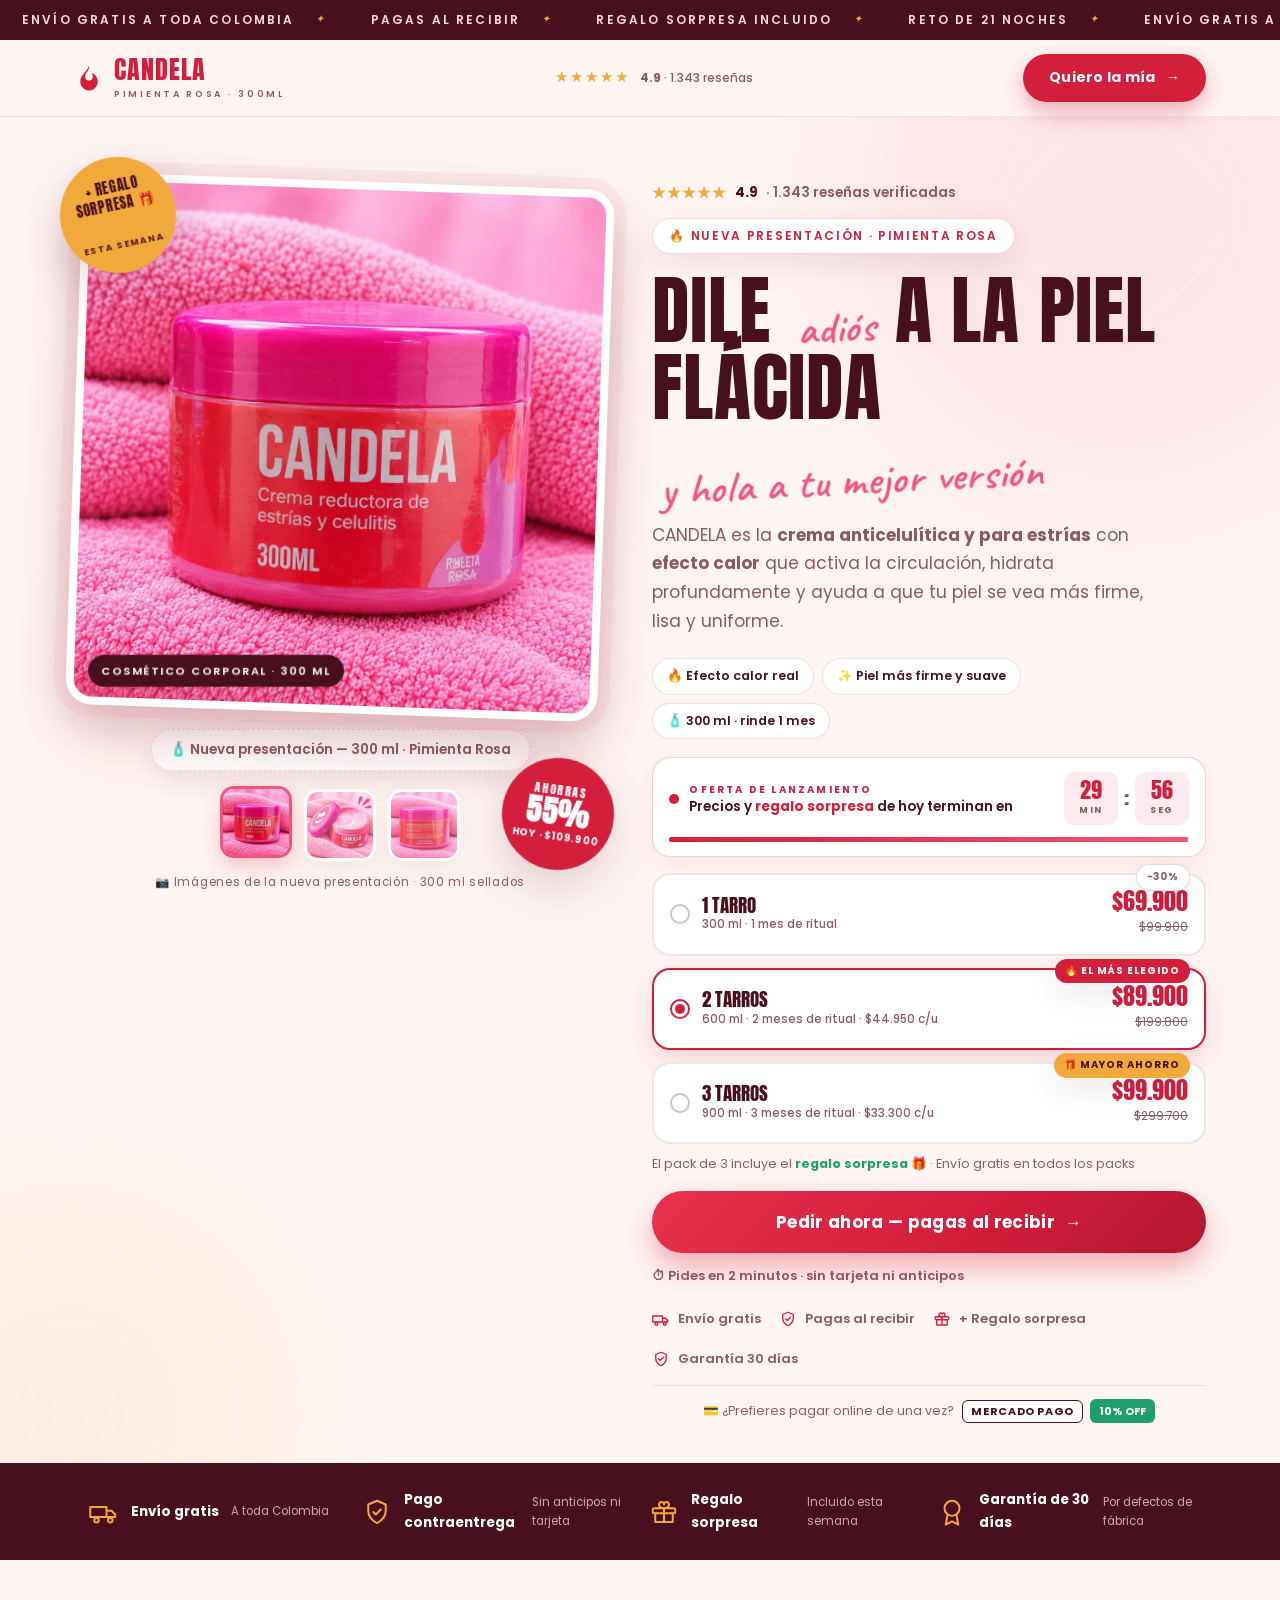
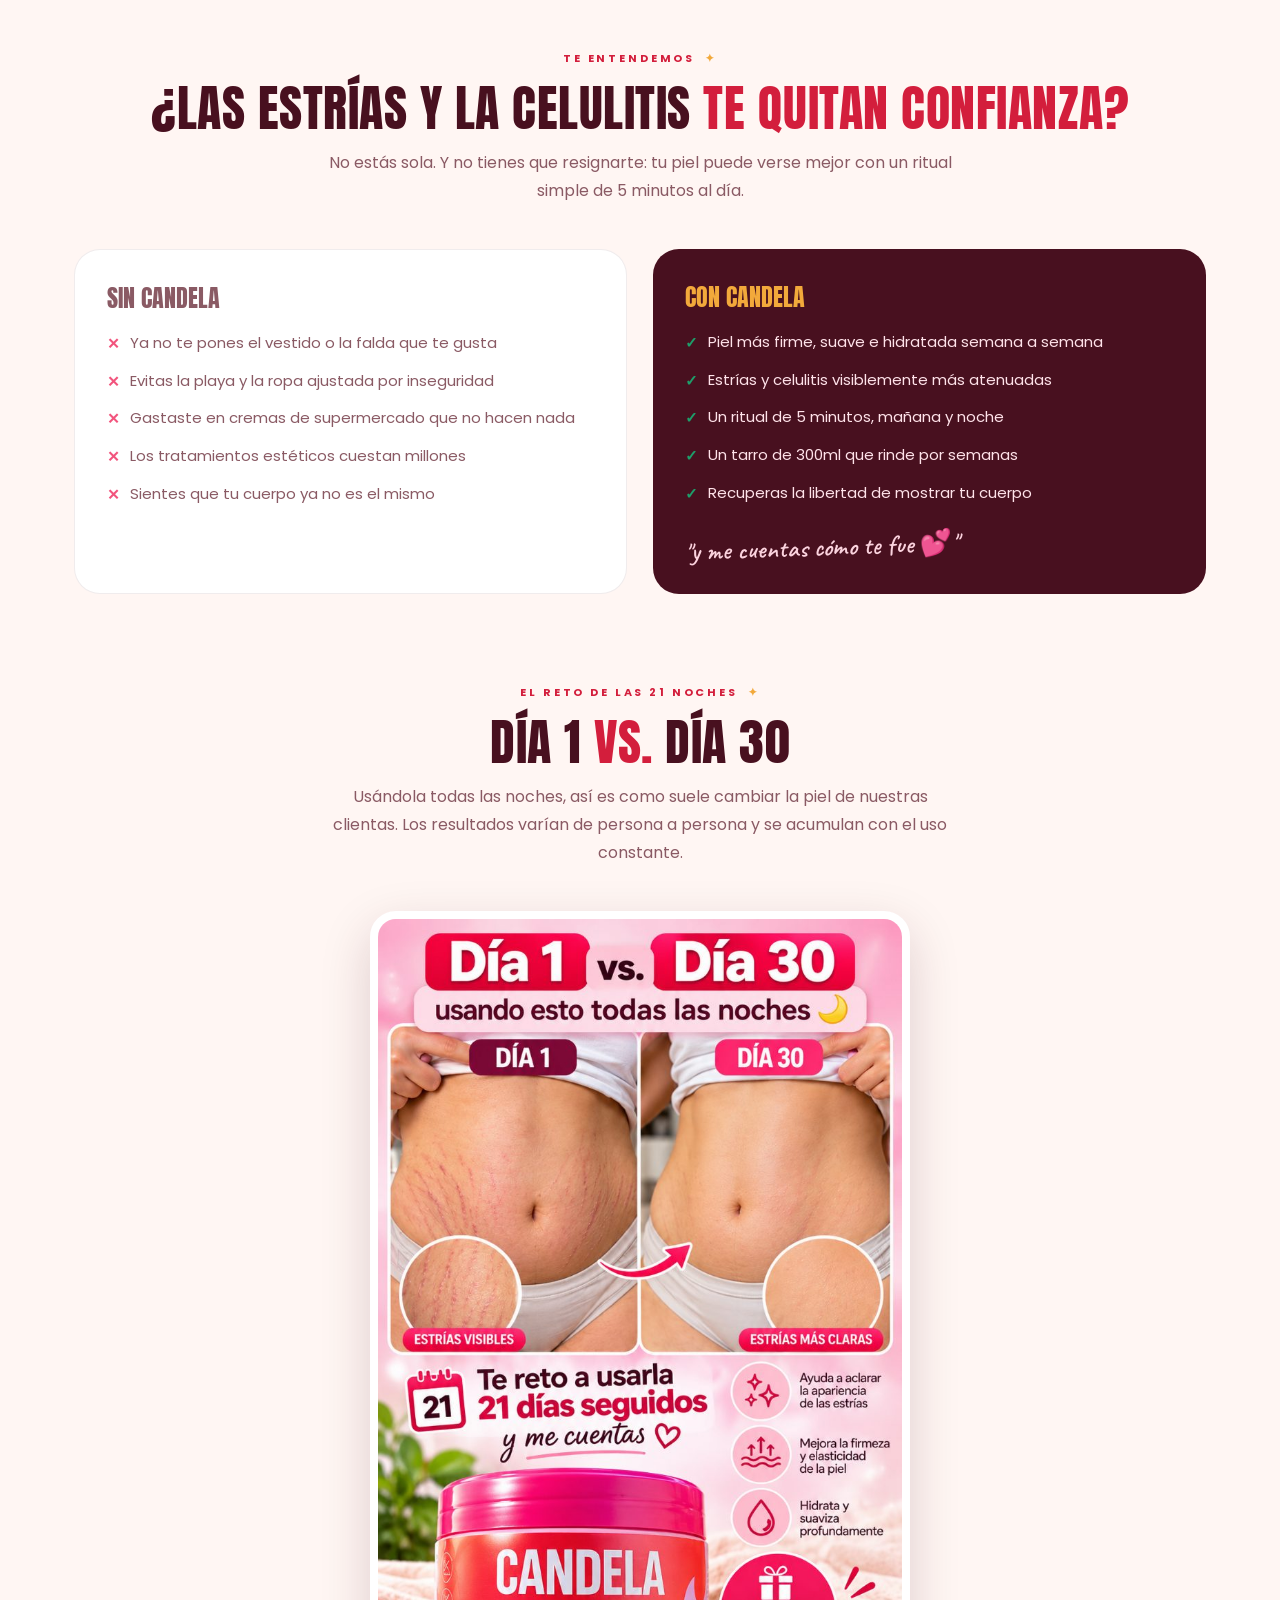
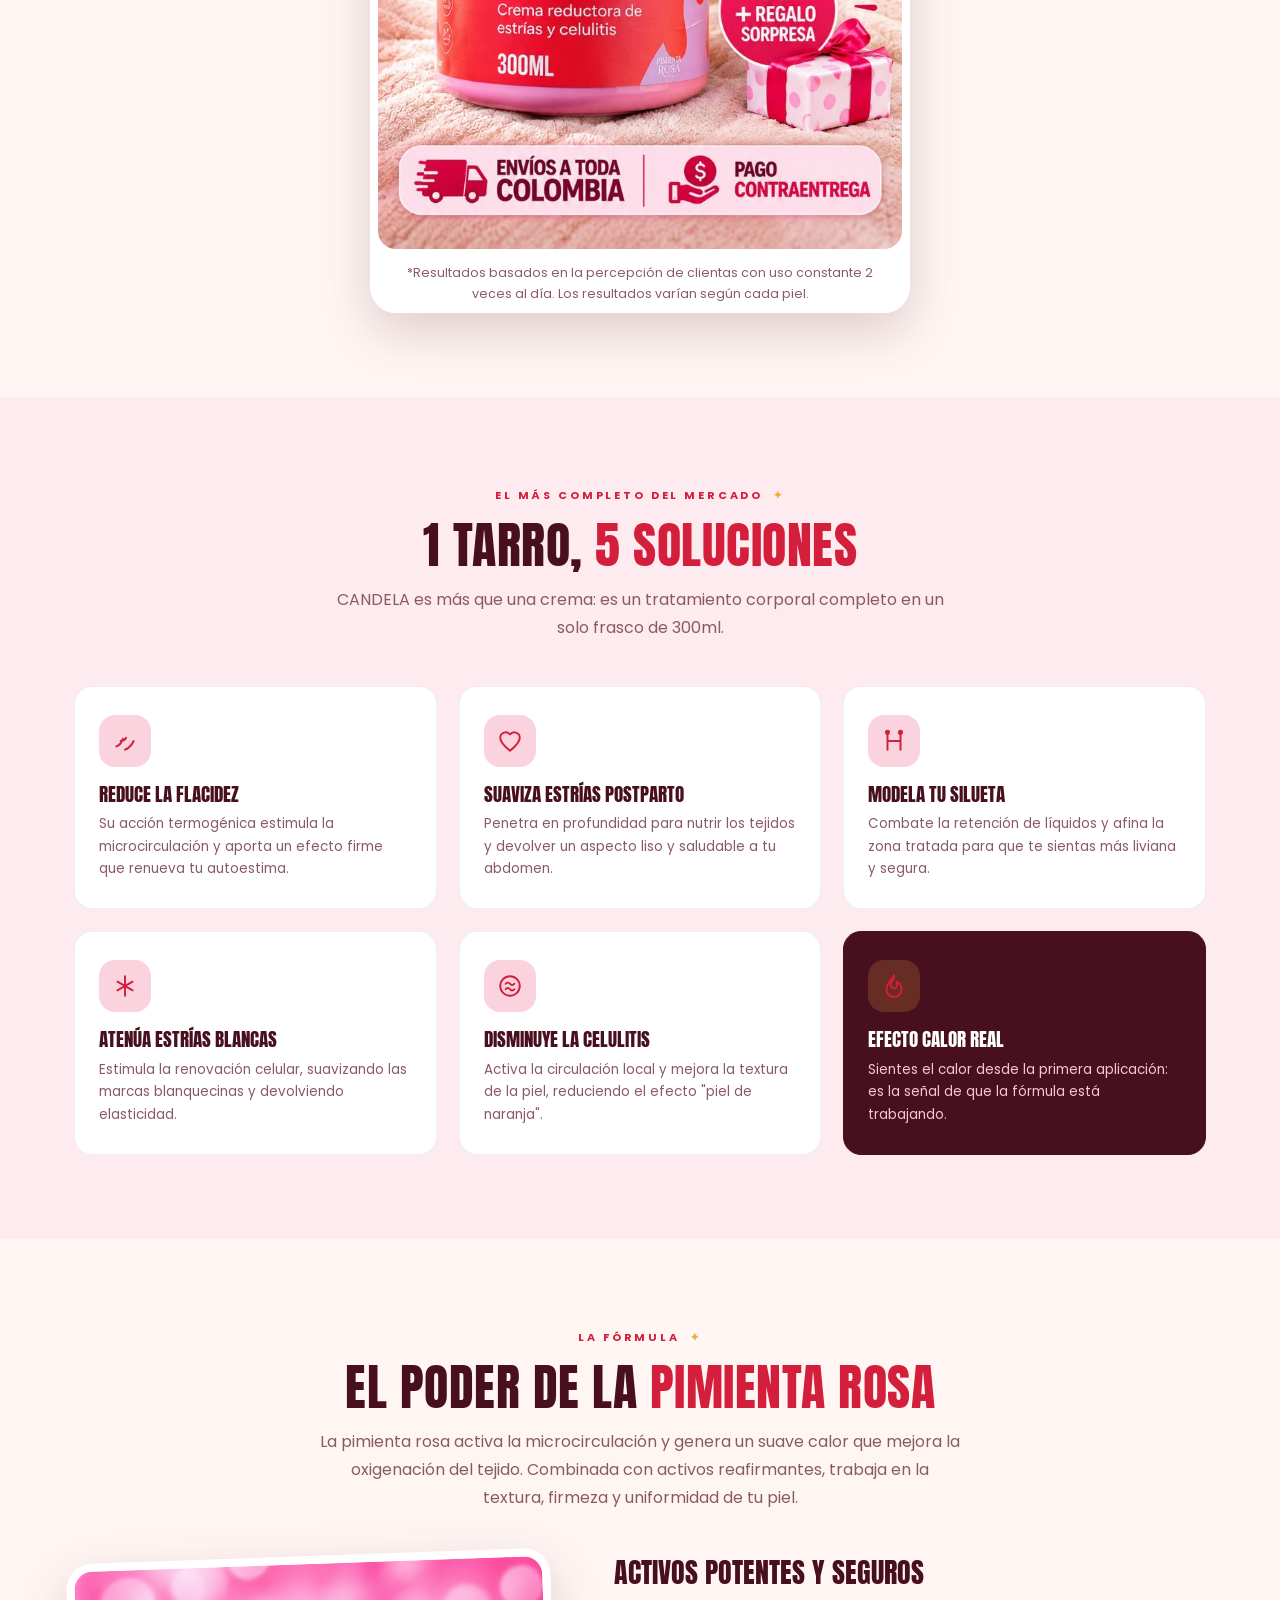
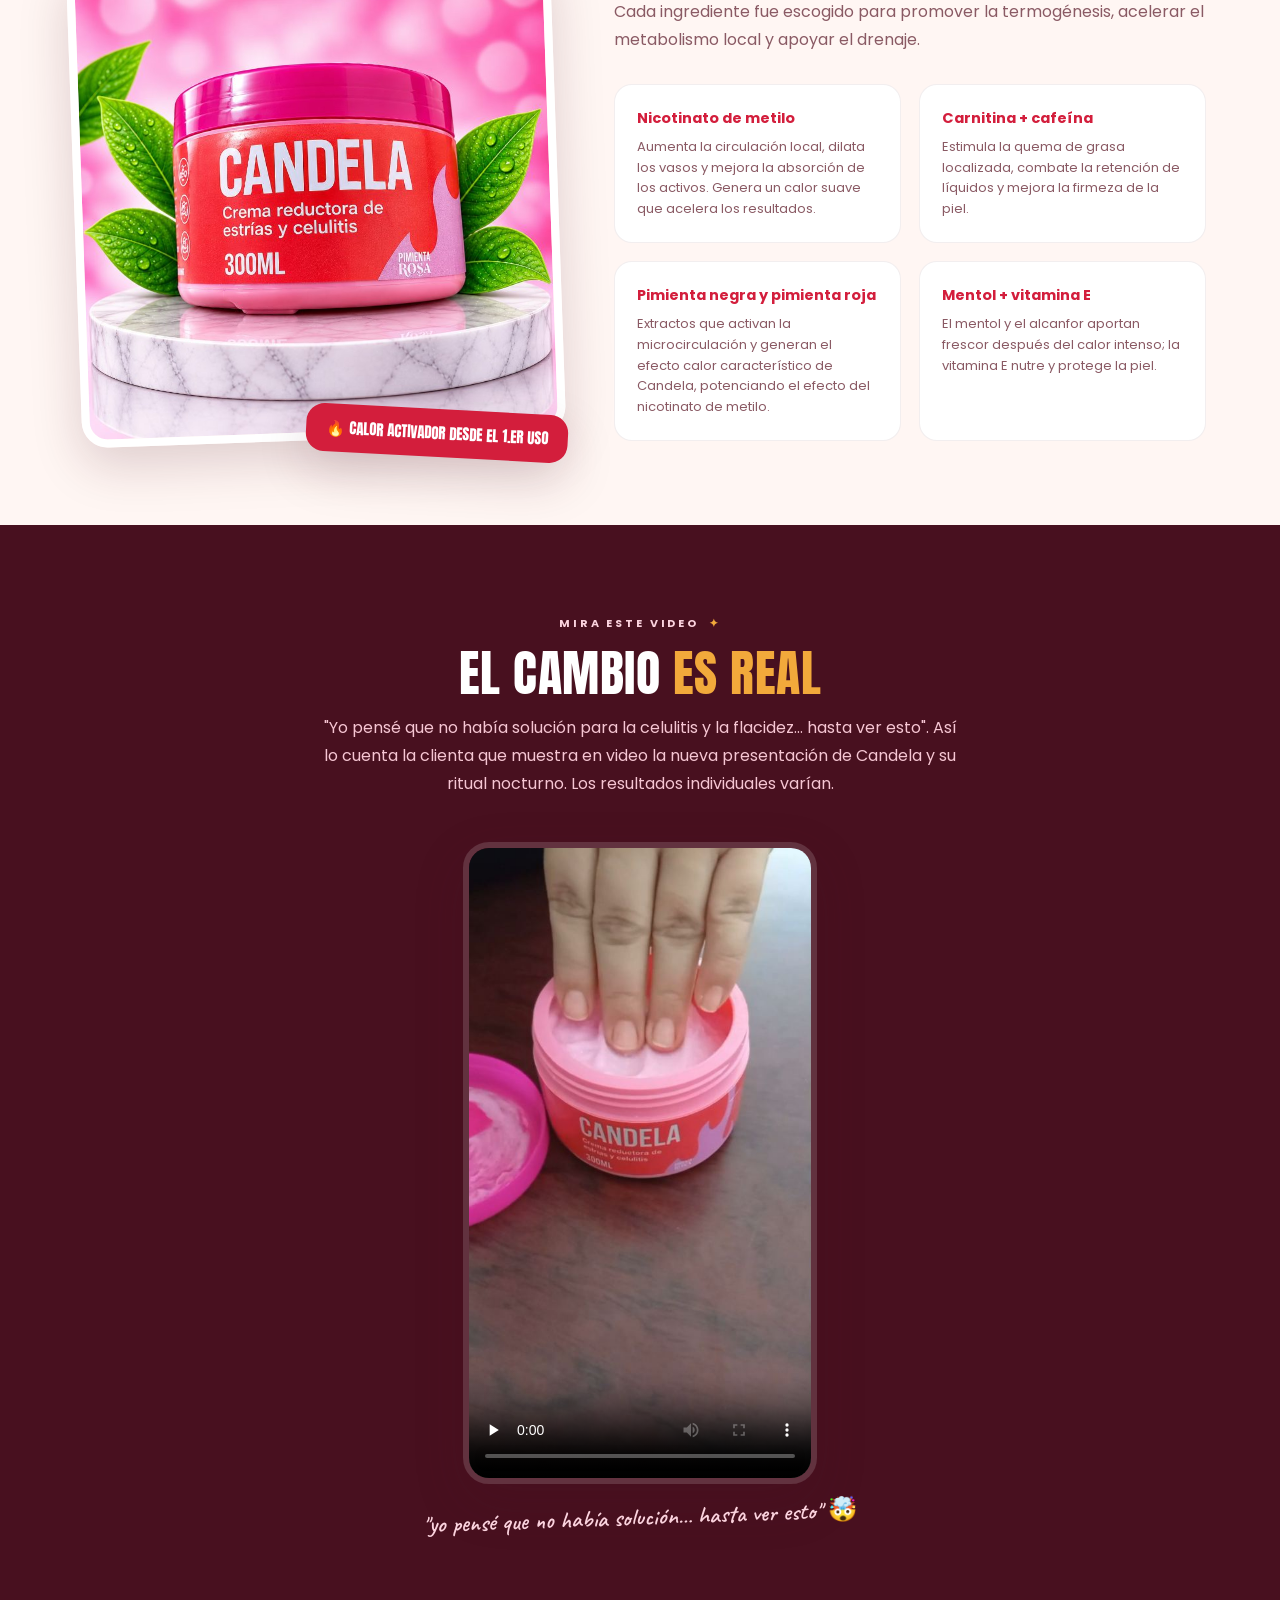
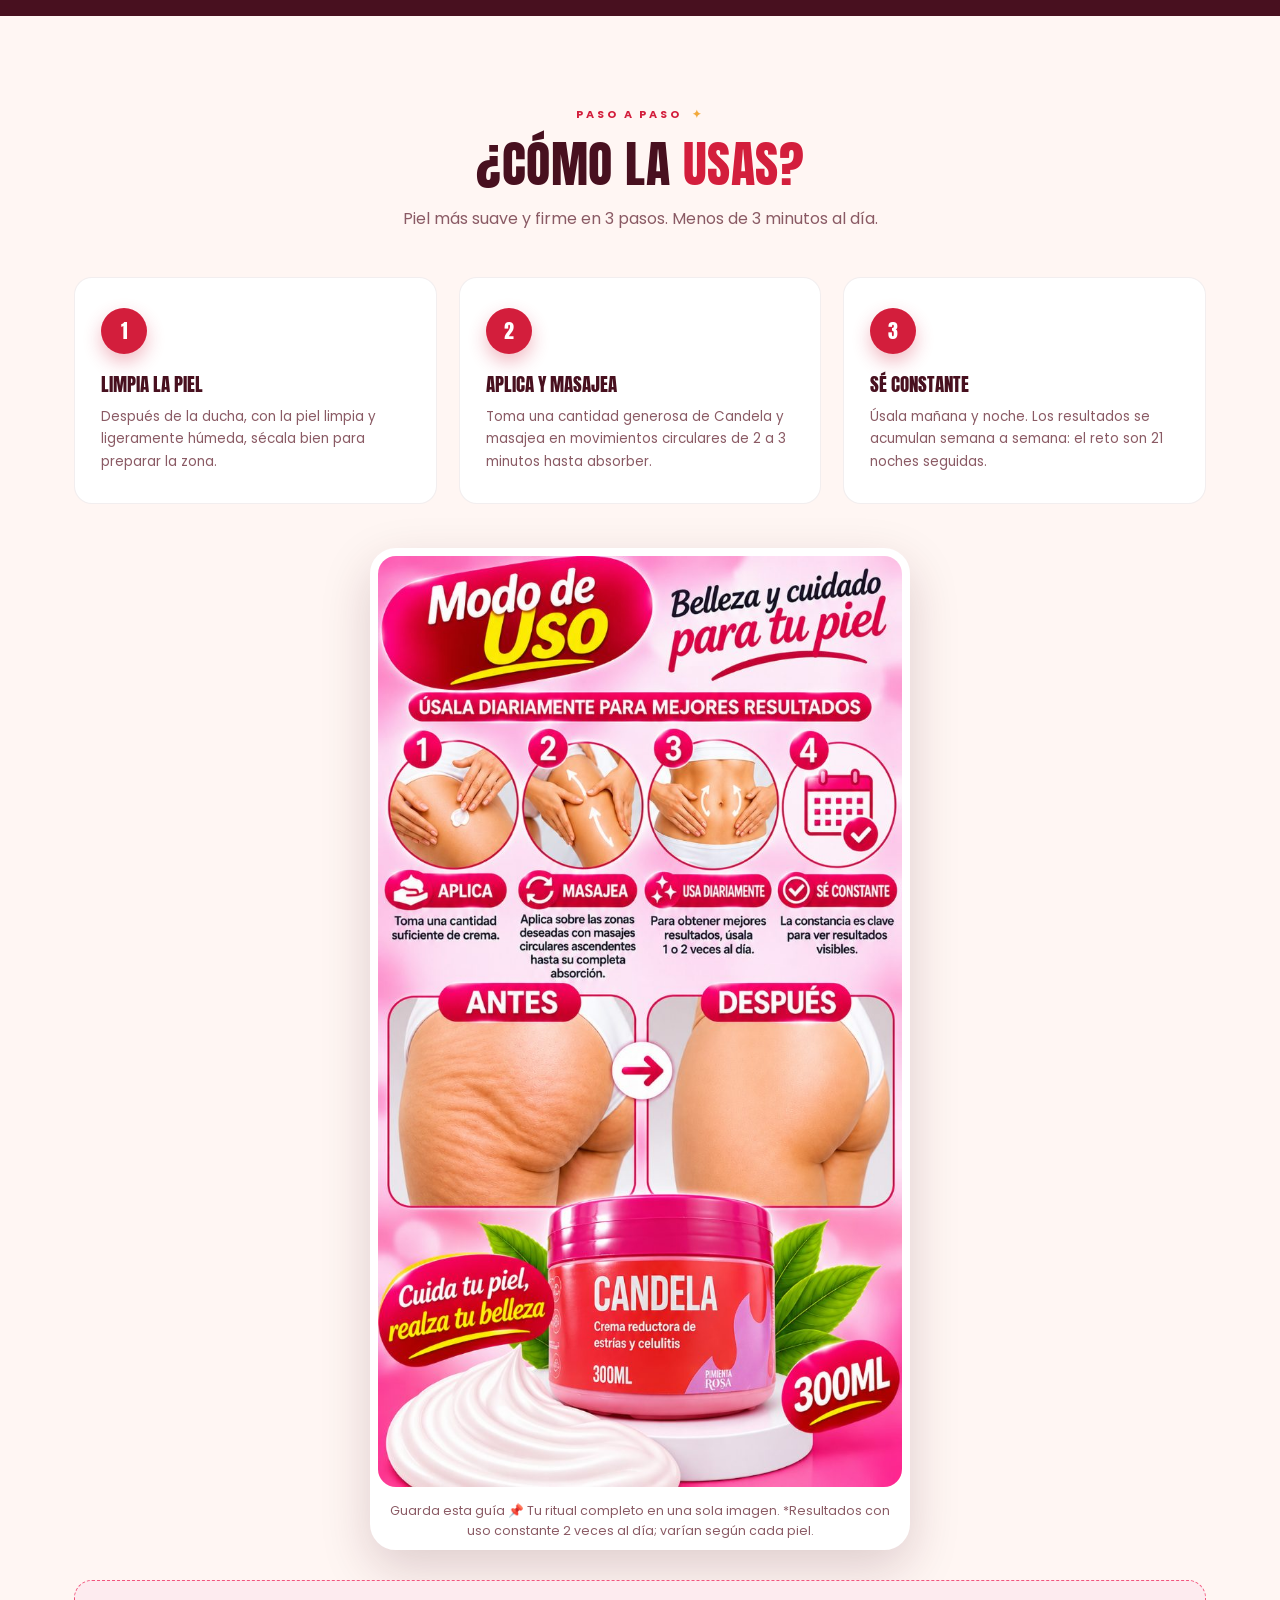
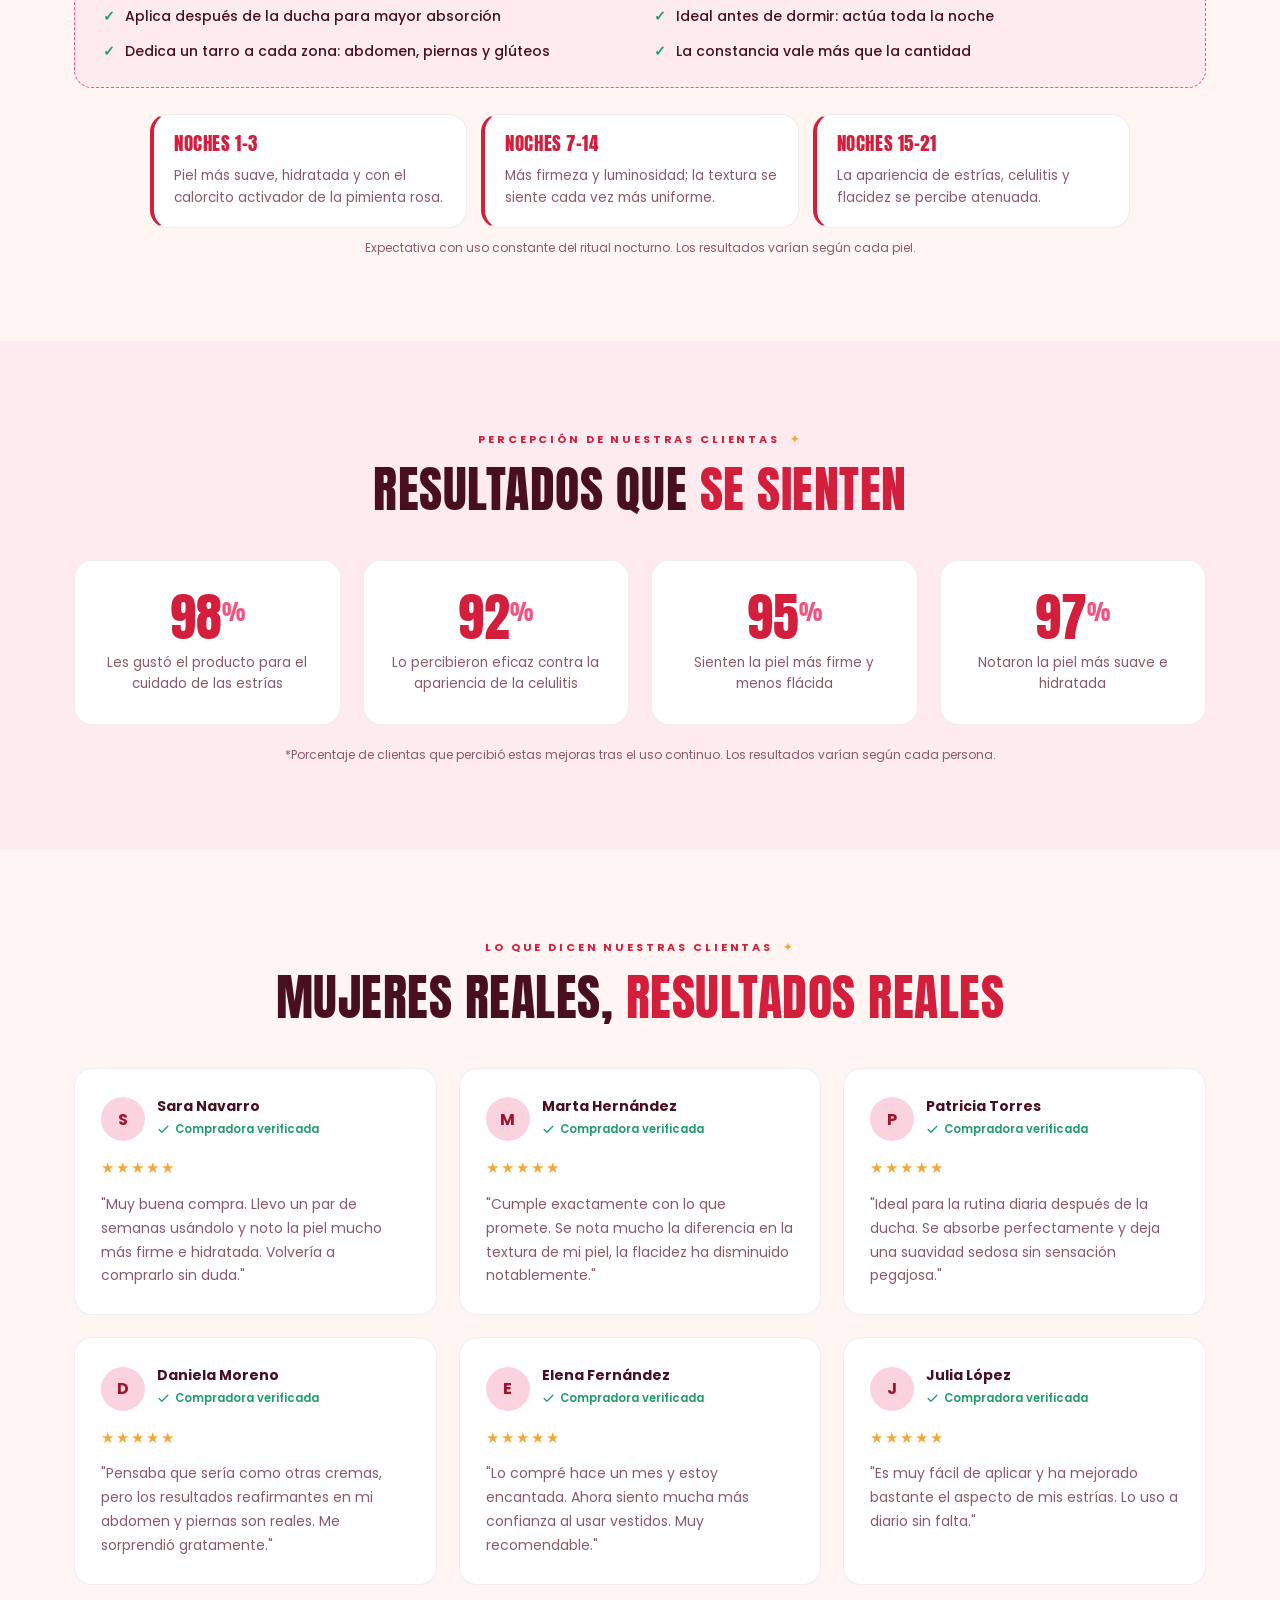
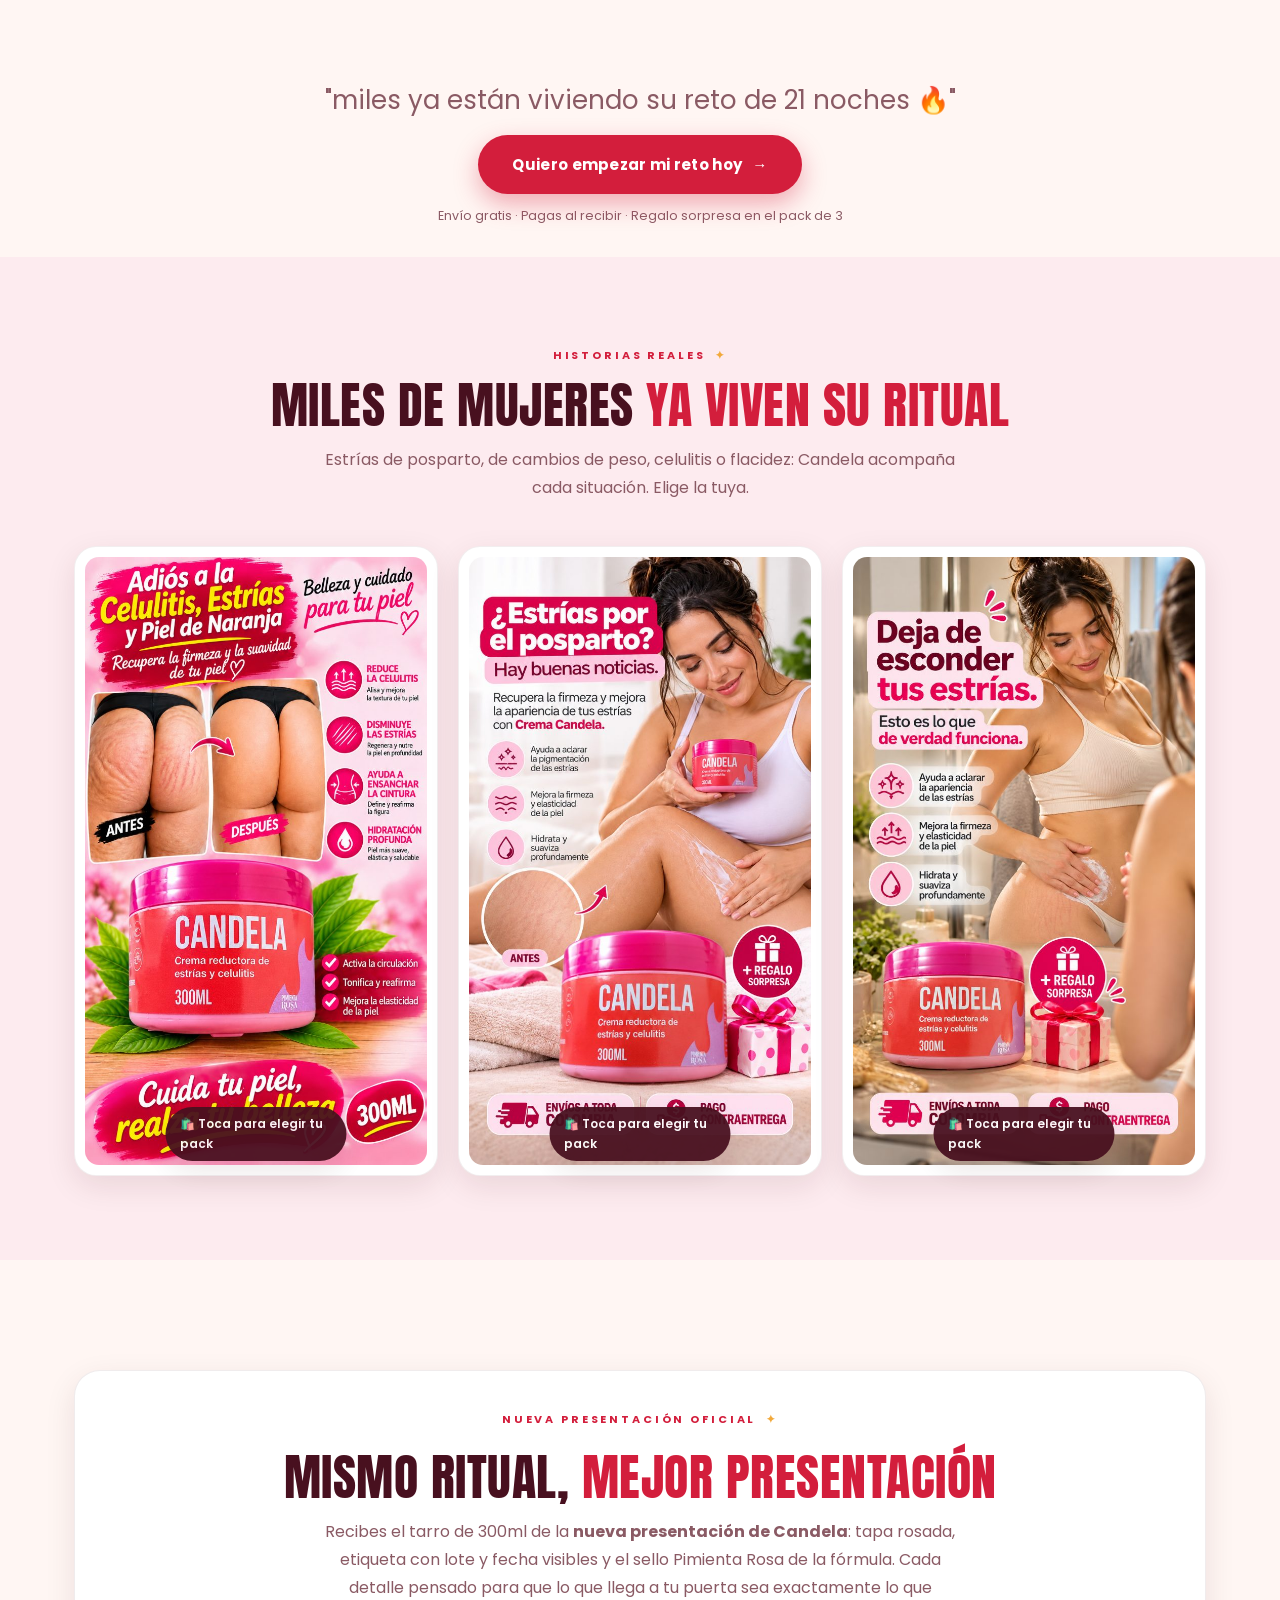
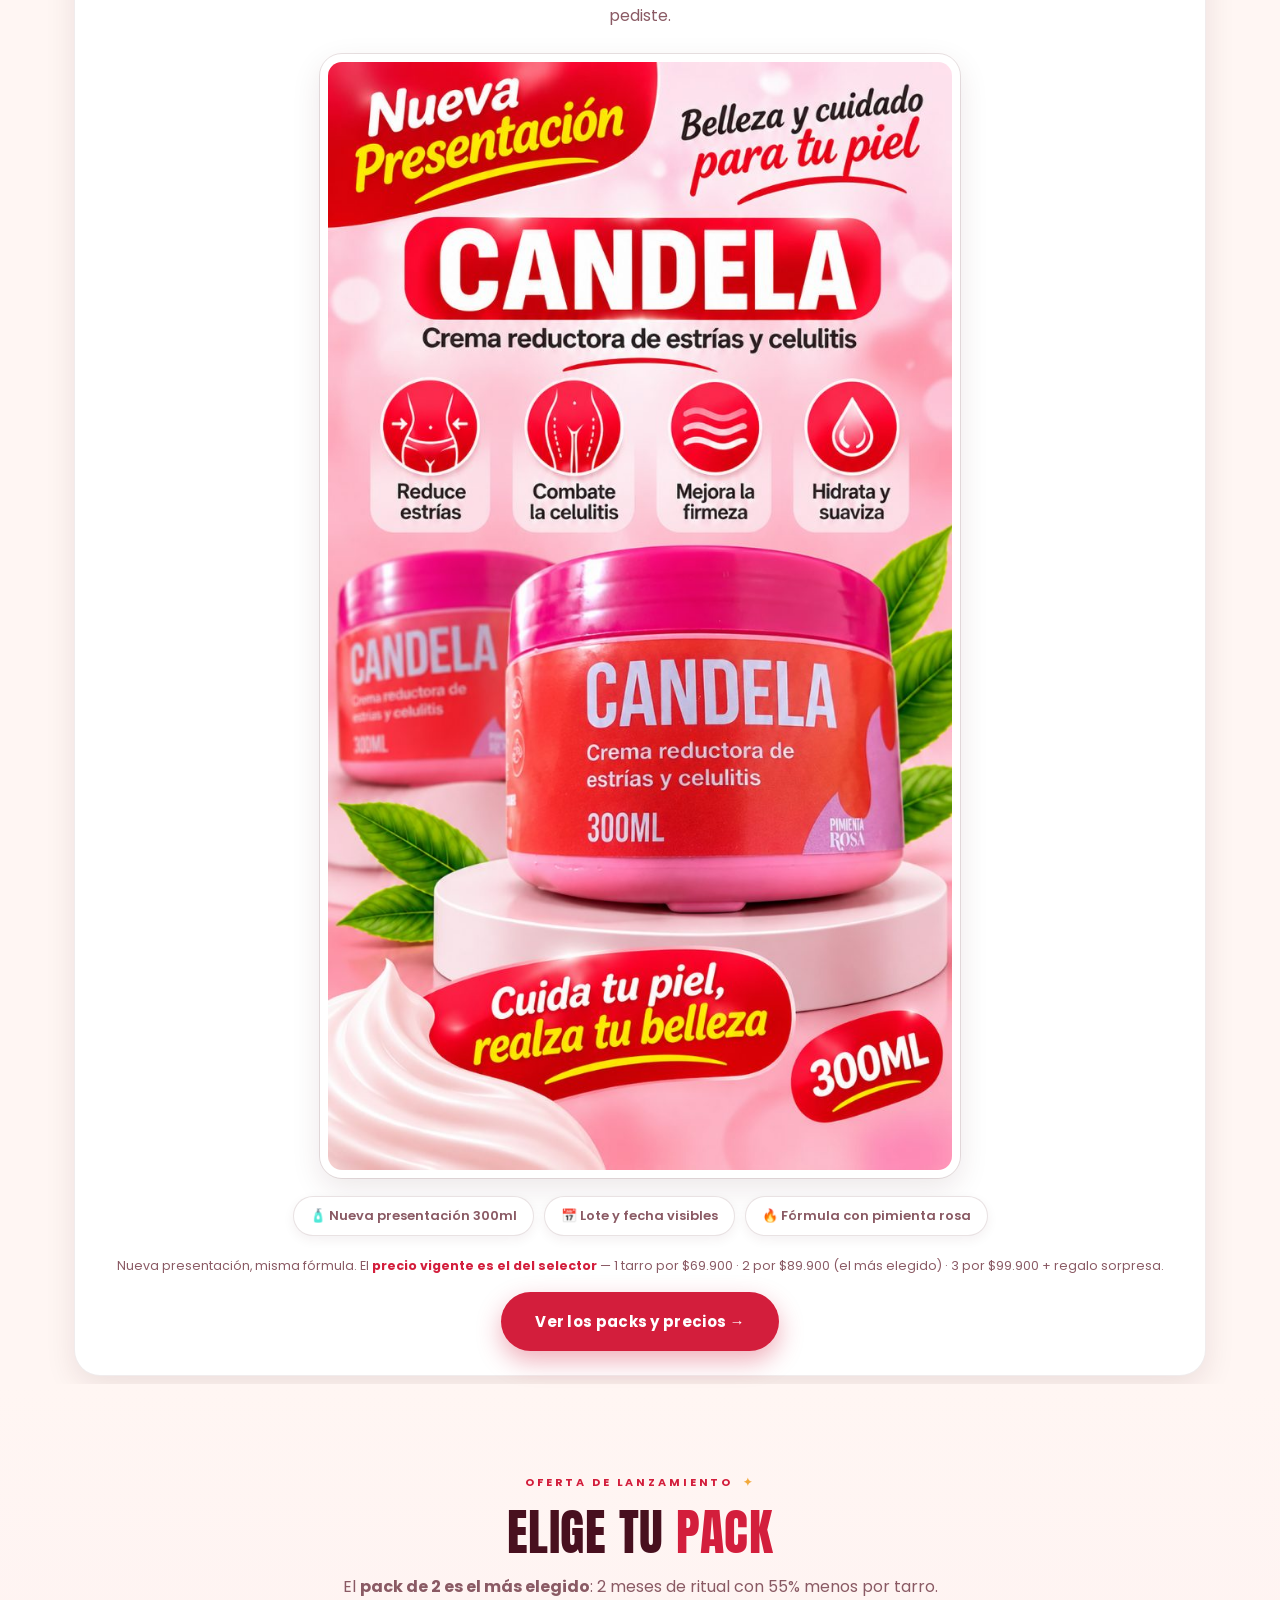
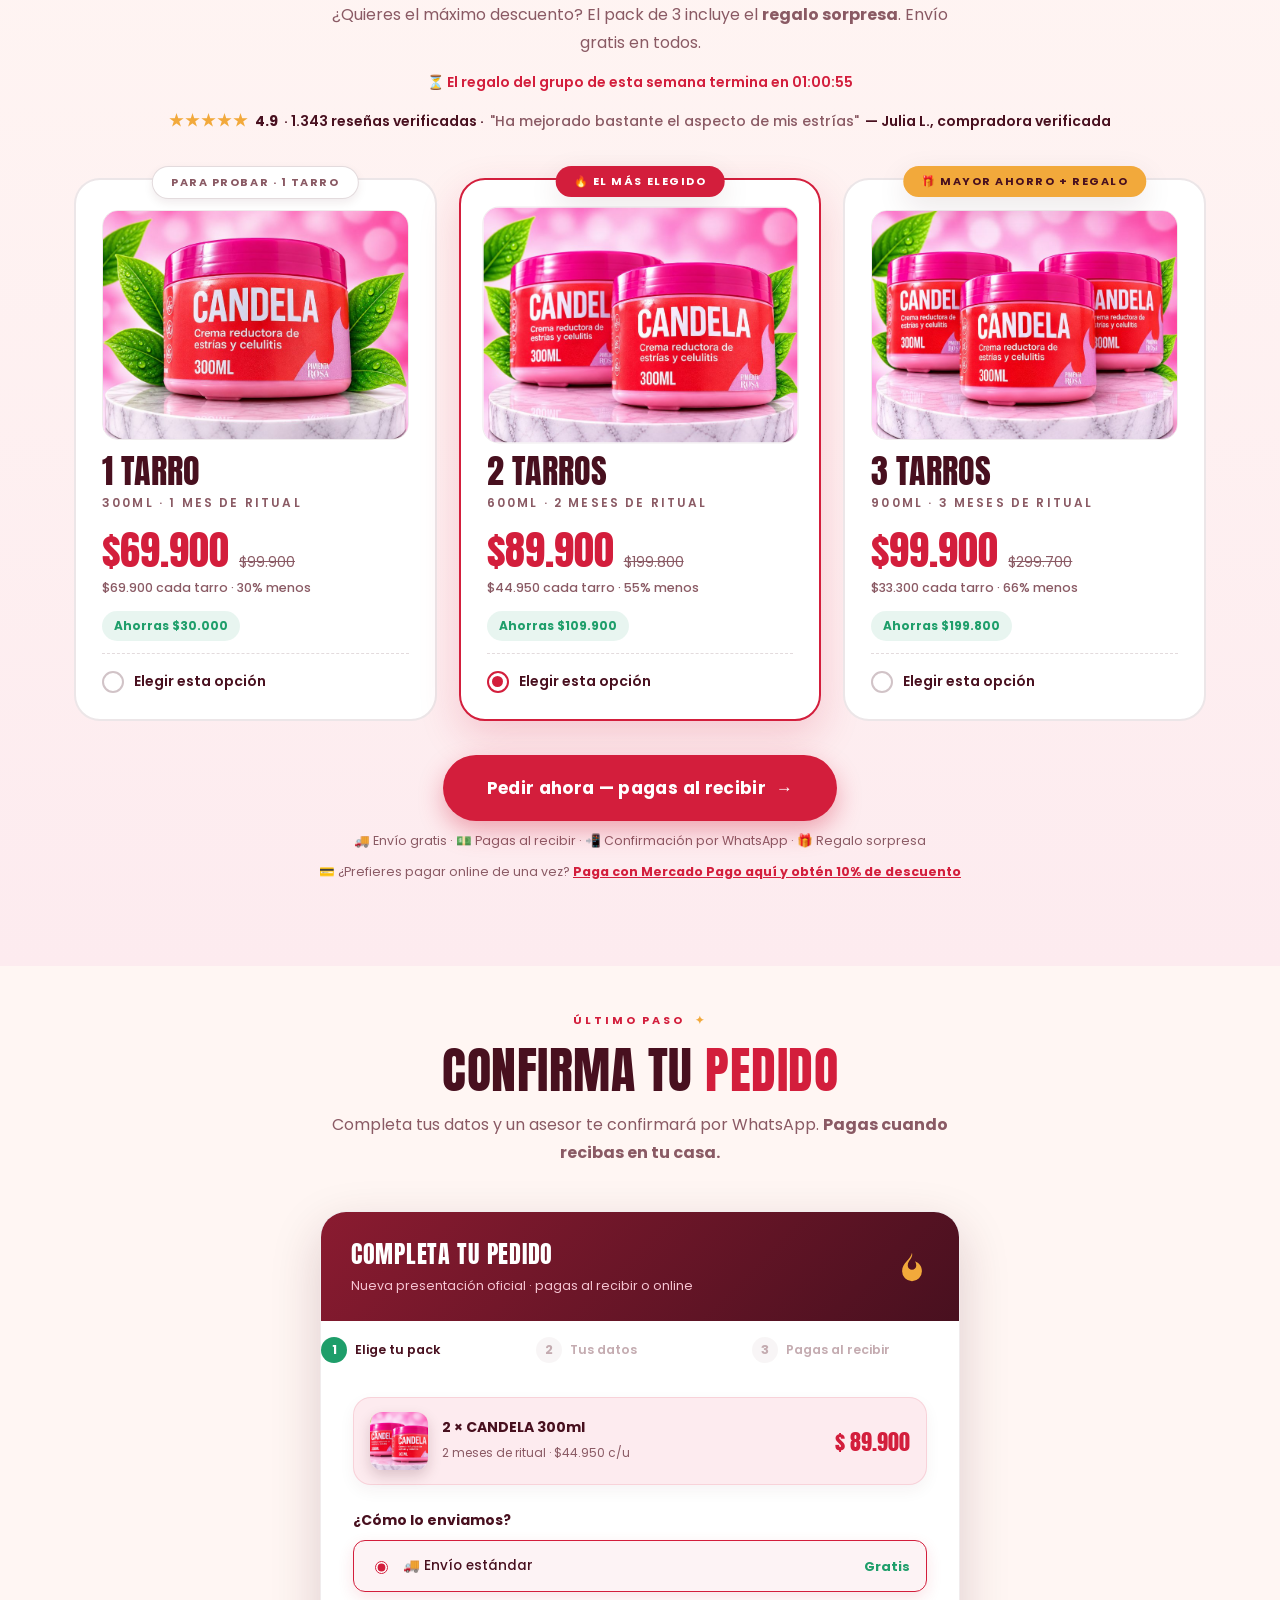
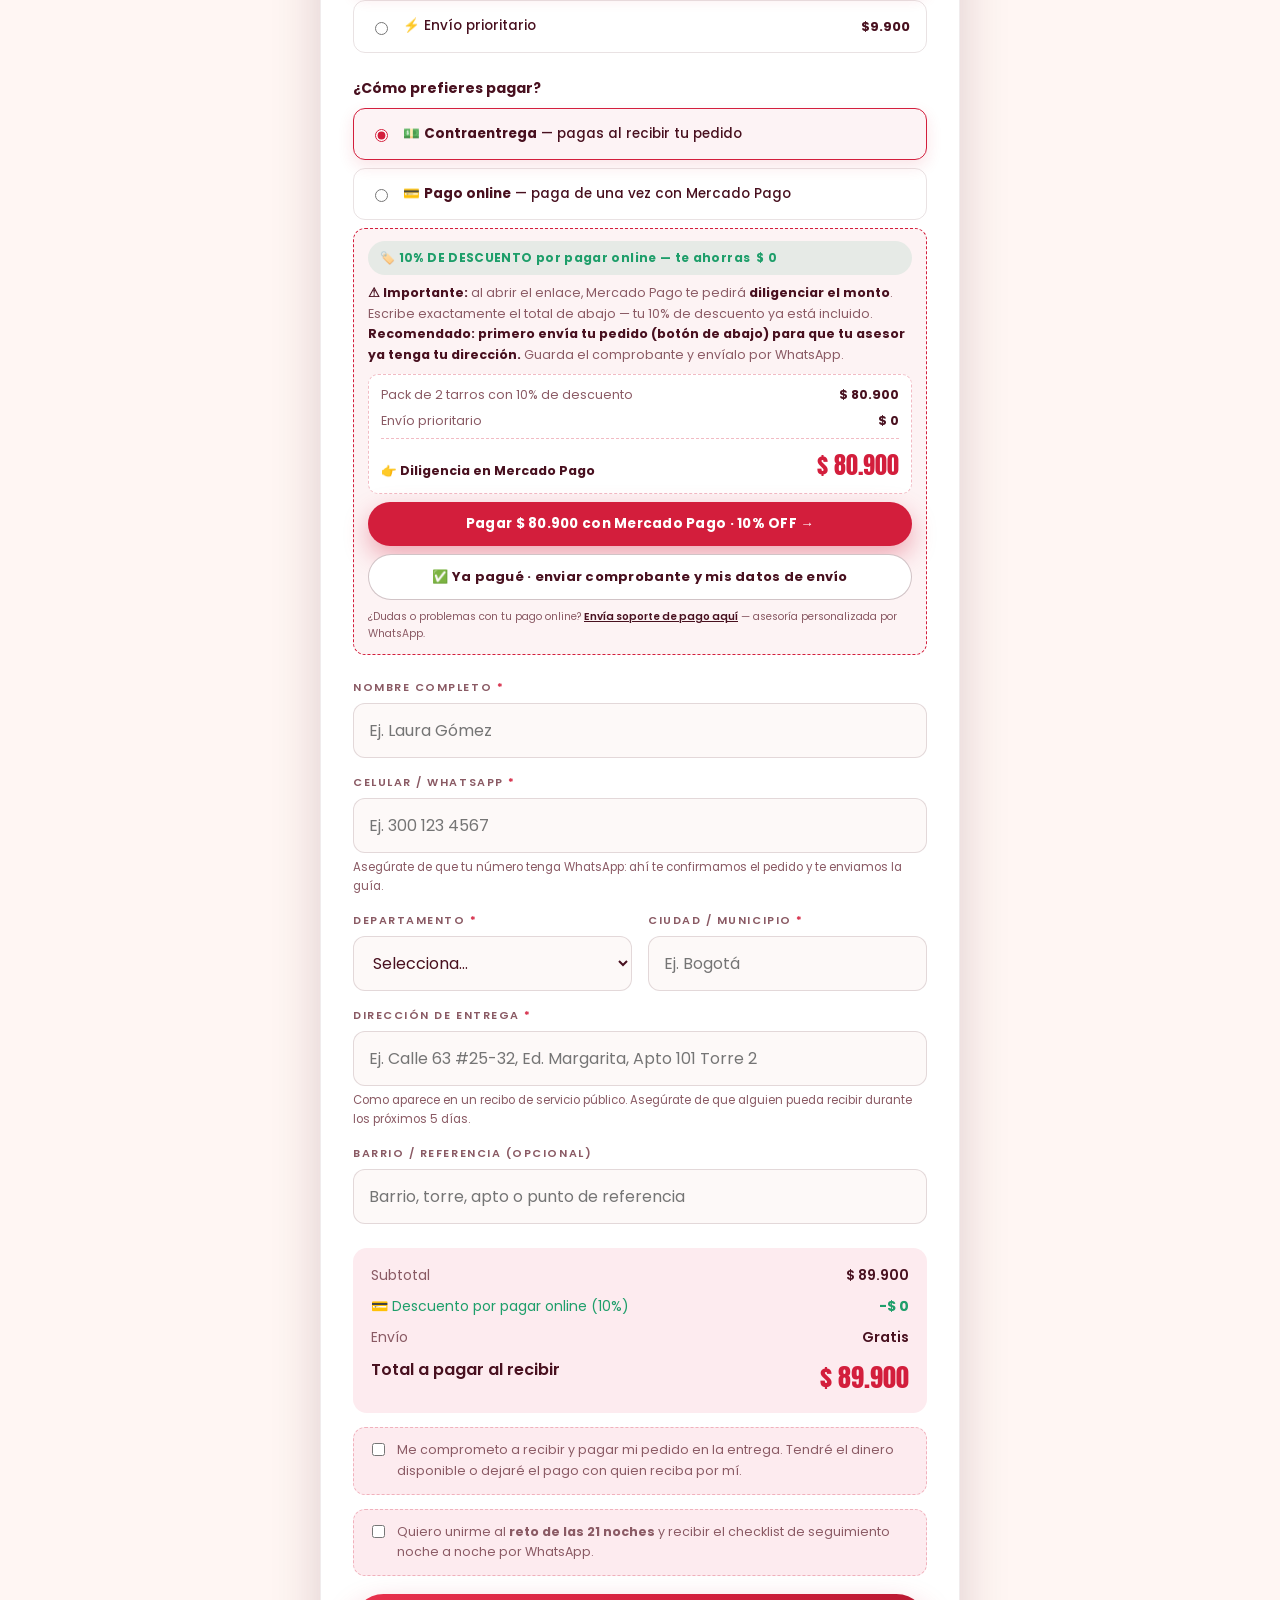
==== commit 0c92e31d: "Columna de imagen fija en desktop en la seccion espejo (ref sticky del product hero de Nevora): .pro" ====
--- a/index.html
+++ b/index.html
@@ -28,7 +28,7 @@
 <script type="application/ld+json">
 {"@context":"https://schema.org","@type":"Product","name":"CANDELA Crema anticelulítica y para estrías con efecto calor 300ml","brand":{"@type":"Brand","name":"CANDELA"},"description":"Crema reafirmante termogénica con extracto de pimienta rosa que ayuda a atenuar estrías rojas y blancas (incl. estrías postparto), la apariencia de la celulitis (piel de naranja) y la flacidez.","category":"Cosmética corporal","offers":{"@type":"AggregateOffer","priceCurrency":"COP","lowPrice":"69900","highPrice":"99900","offerCount":"3"},"aggregateRating":{"@type":"AggregateRating","ratingValue":"4.9","reviewCount":"1343"}}
 </script>
-<link rel="stylesheet" href="assets/css/style.css?v=8">
+<link rel="stylesheet" href="assets/css/style.css?v=9">
 
 <!-- Google Tag Manager -->
 <script>(function(w,d,s,l,i){w[l]=w[l]||[];w[l].push({'gtm.start':
--- a/assets/css/style.css
+++ b/assets/css/style.css
@@ -84,7 +84,7 @@
 .btn:hover .flecha{transform:translateX(4px)}
 
 /* ============ Héroe ============ */
-.hero{position:relative;padding:64px 0 40px;overflow:hidden}
+.hero{position:relative;padding:64px 0 40px;overflow:hidden;overflow:clip}
 .hero-fondo{position:absolute;inset:0;z-index:-1}
 .hero-fondo .blob{position:absolute;border-radius:50%;filter:blur(70px);opacity:.5}
 .hero-fondo .b1{width:560px;height:560px;background:var(--pimienta-claro);top:-180px;right:-120px}
@@ -617,3 +617,13 @@
   .reloj-main{flex-wrap:wrap}
   .prod-badge{left:10px;bottom:10px;font-size:10px;padding:6px 11px;transform:rotate(-2deg)}
 }
+
+/* ============ Compra espejo: columna de imagen fija en desktop (ref sticky de Nevora) ============
+   La foto y sus miniaturas se quedan visibles mientras el buy box (texto + packs)
+   hace scroll; al agotarse la sección, la imagen se va con el resto de la landing.
+   Nota: overflow:clip en .hero permite el sticky sin dejar de recortar los blobs. */
+@media (min-width:901px){
+  .prod-media{position:sticky;top:84px}
+  .hero-foto{width:fit-content;max-width:100%;margin:0 auto}
+  .hero-foto img{width:auto;height:auto;max-width:100%;max-height:calc(100vh - 330px);aspect-ratio:1/1;margin:0 auto}
+}
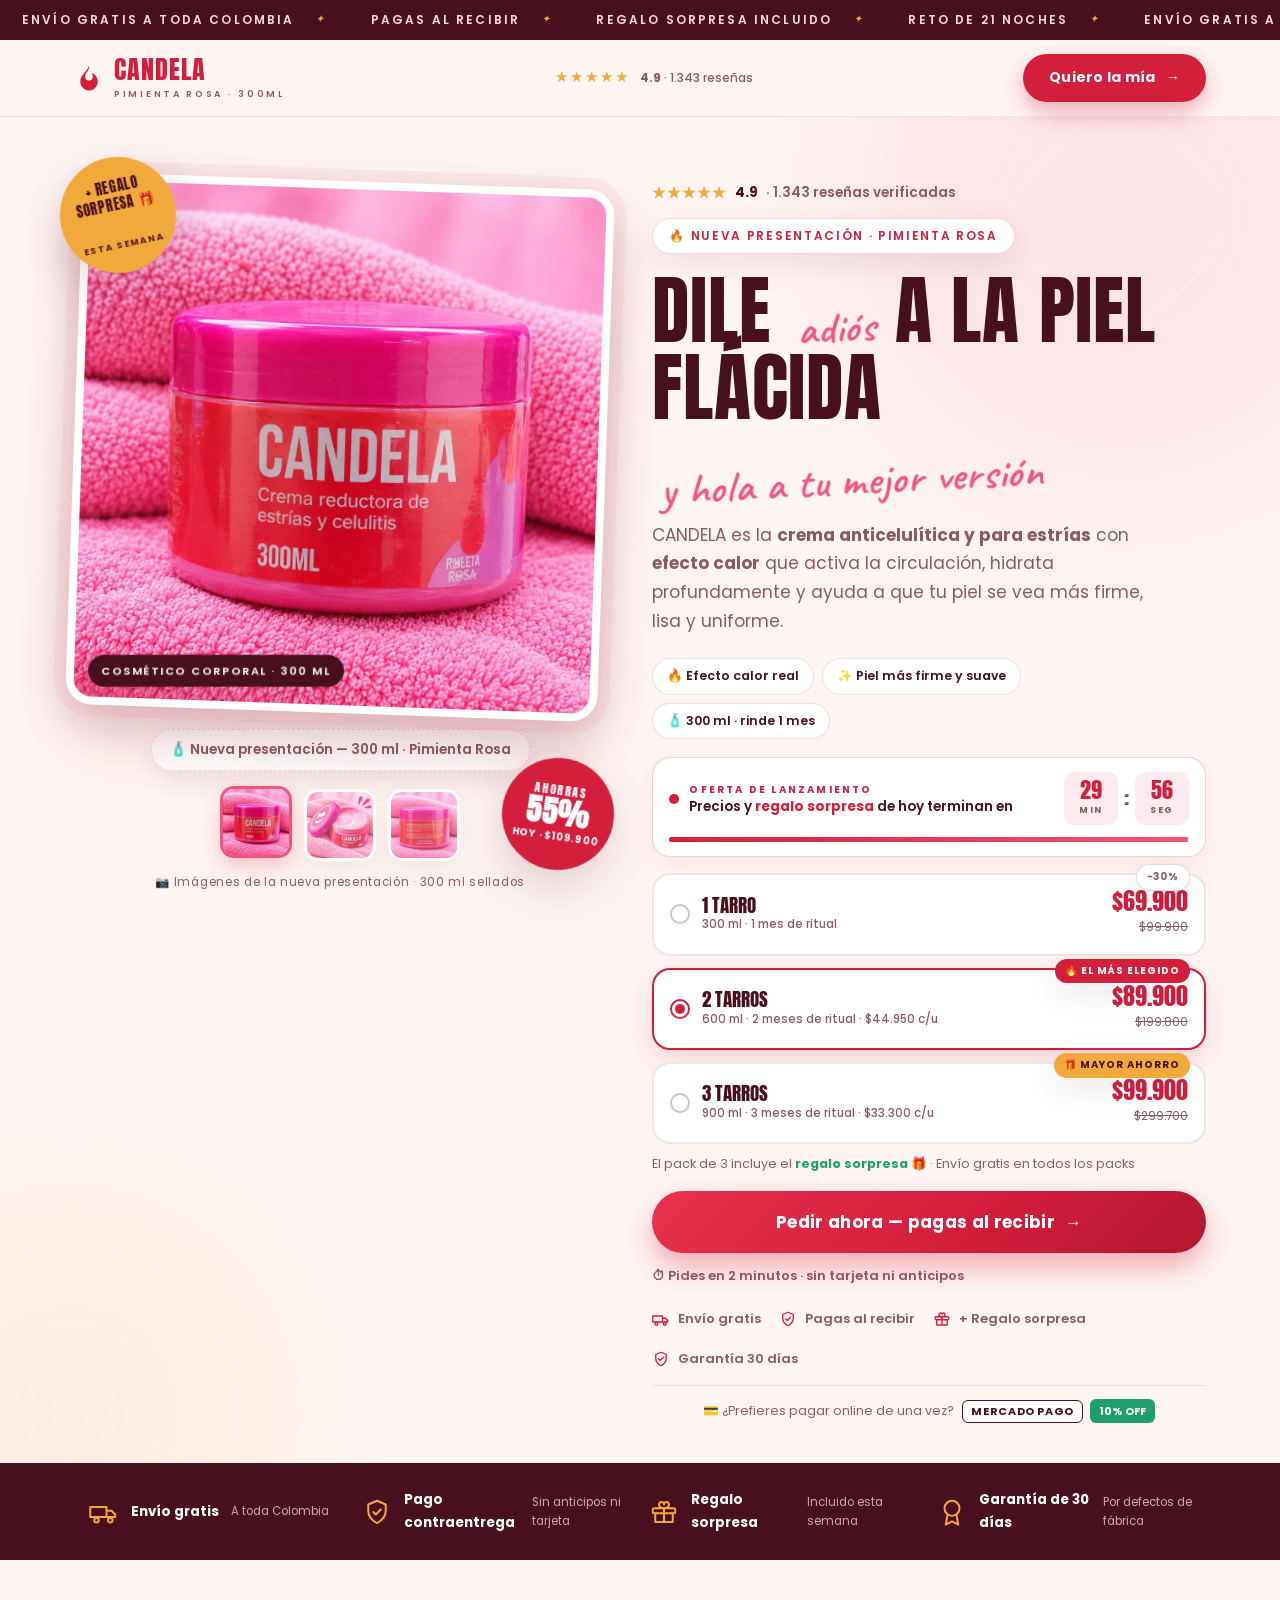
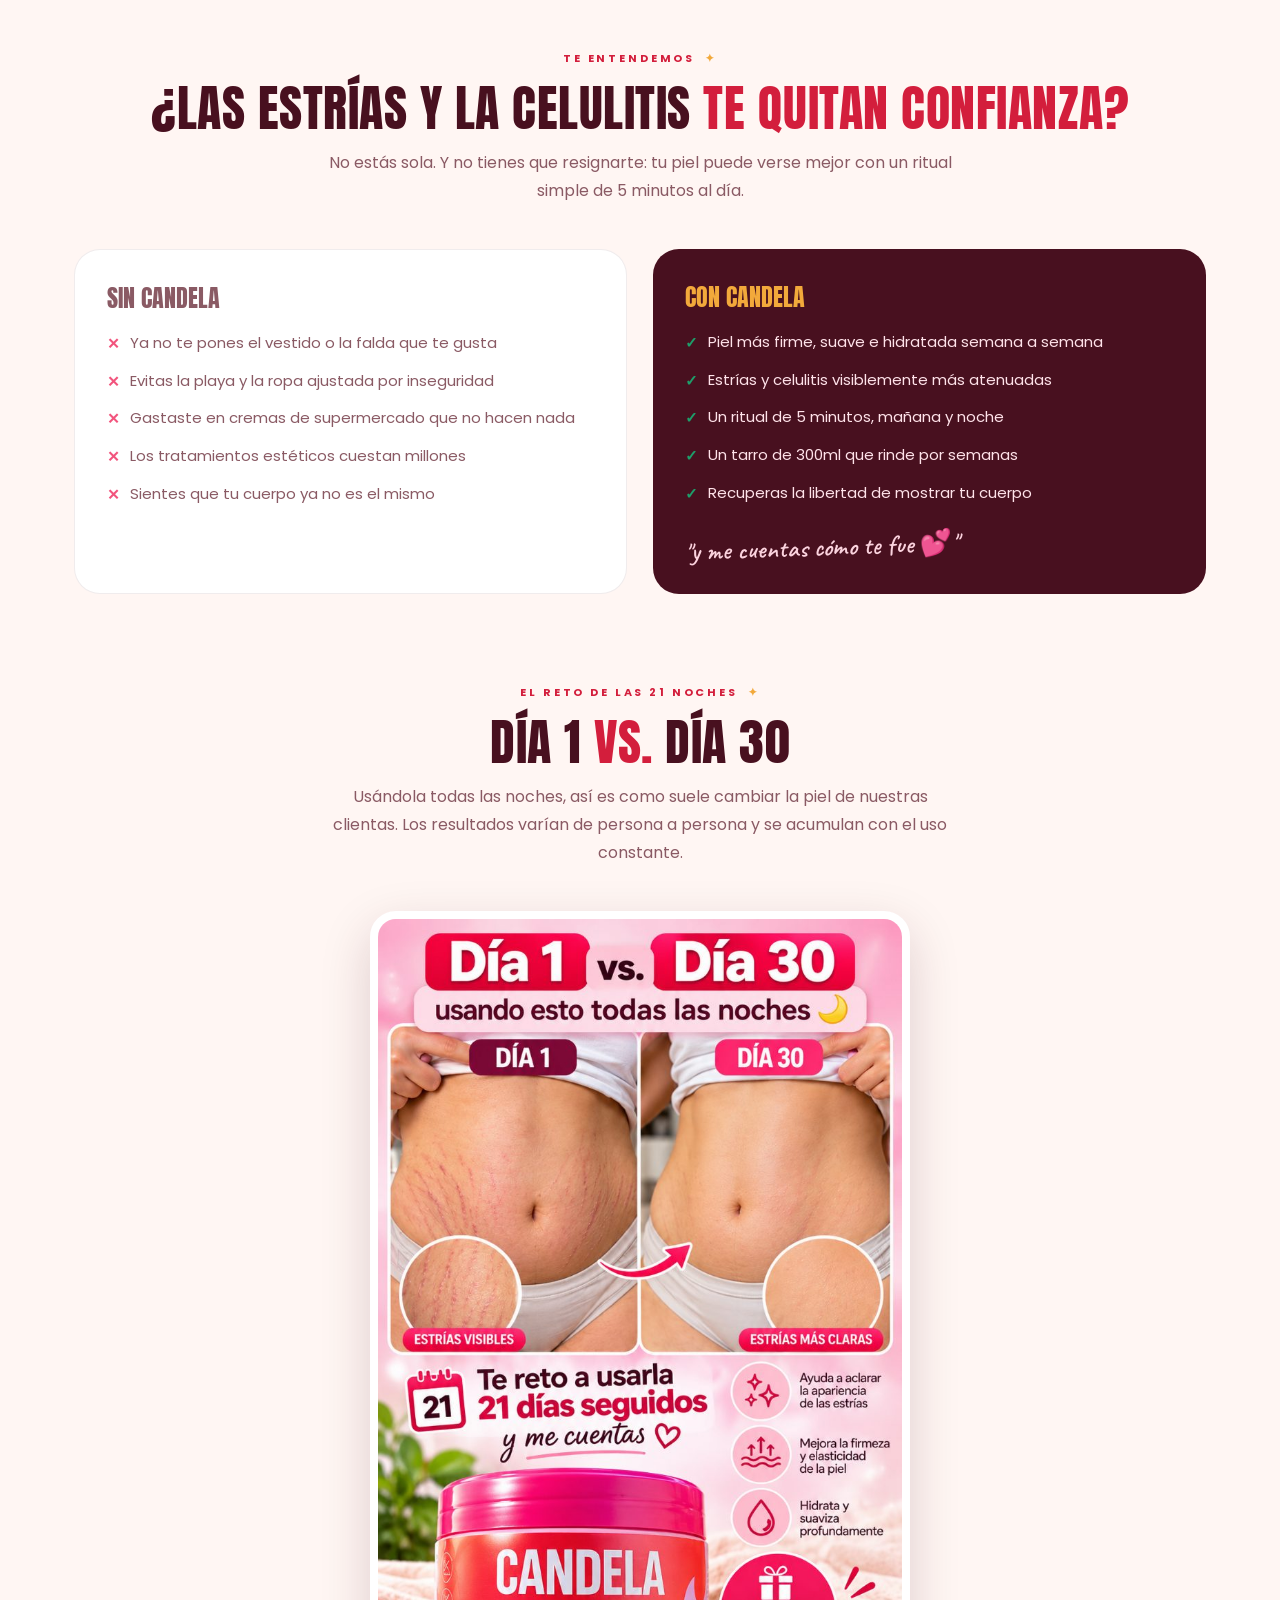
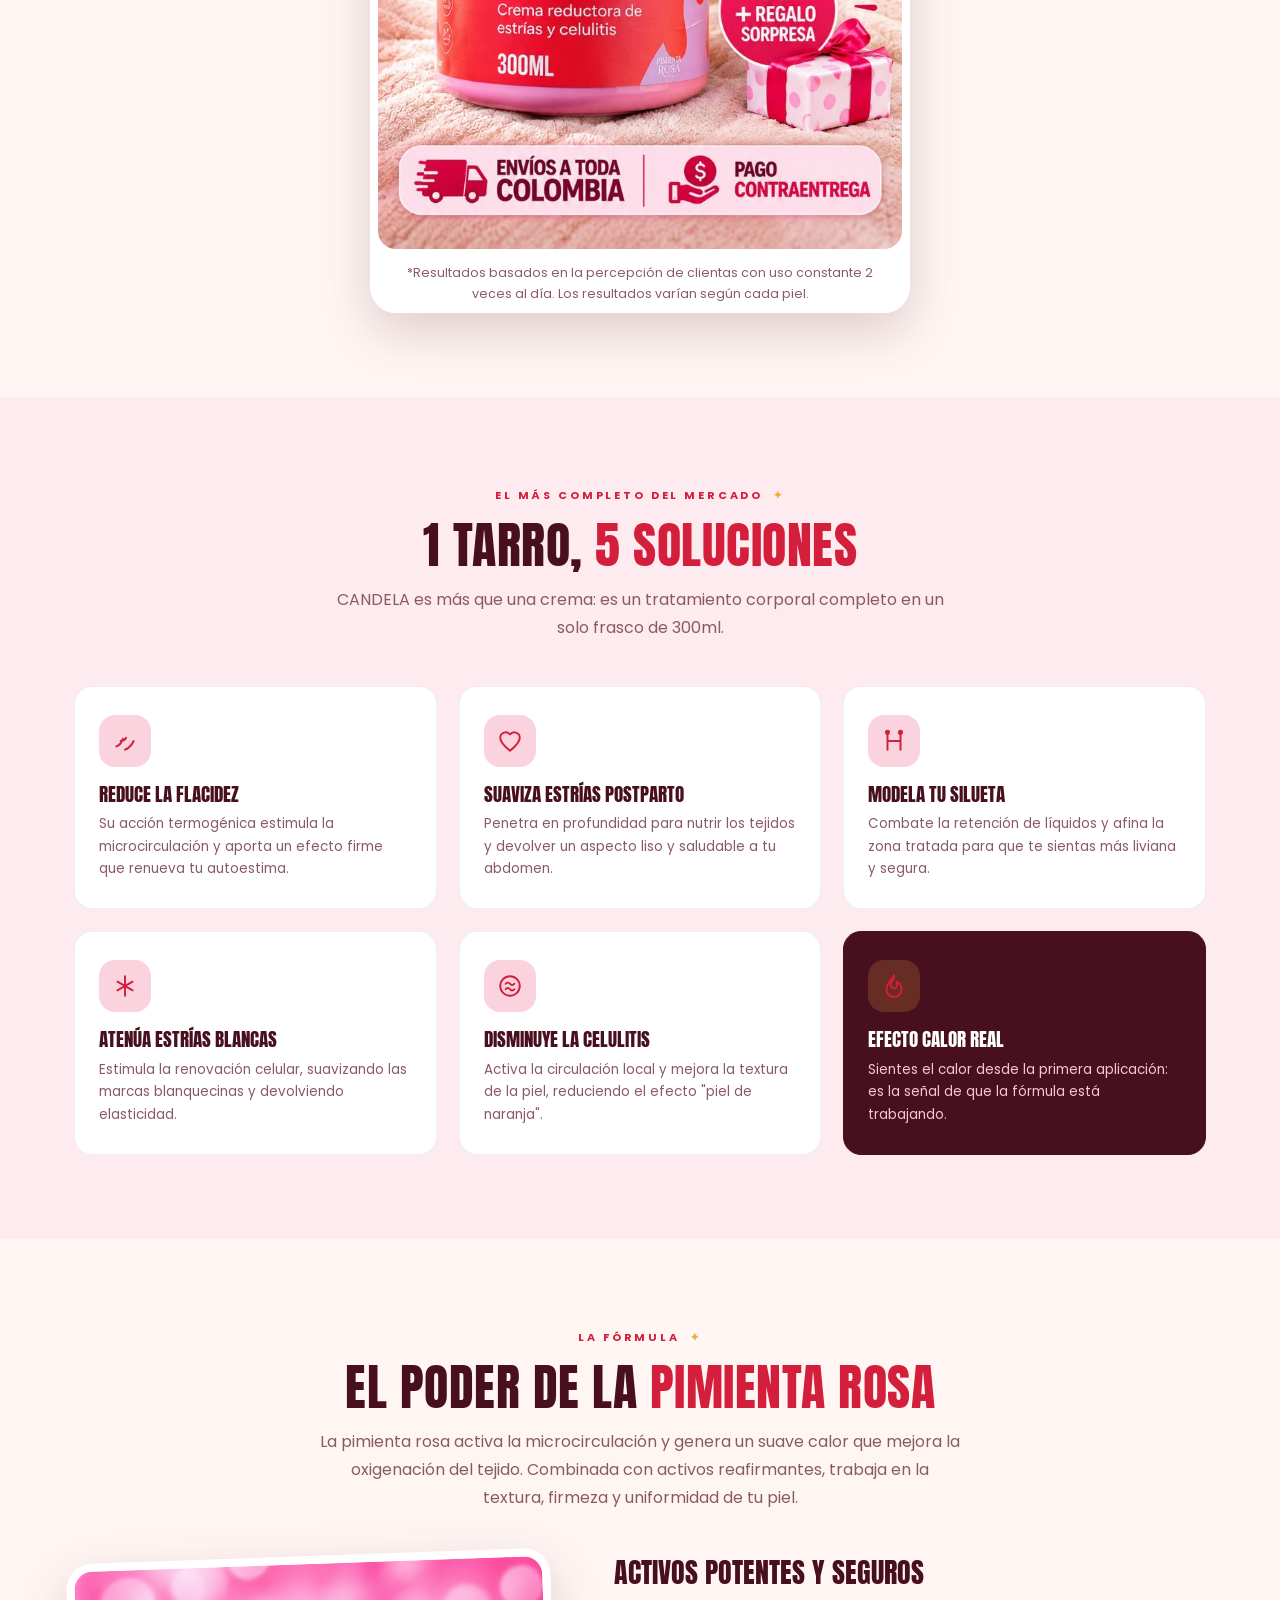
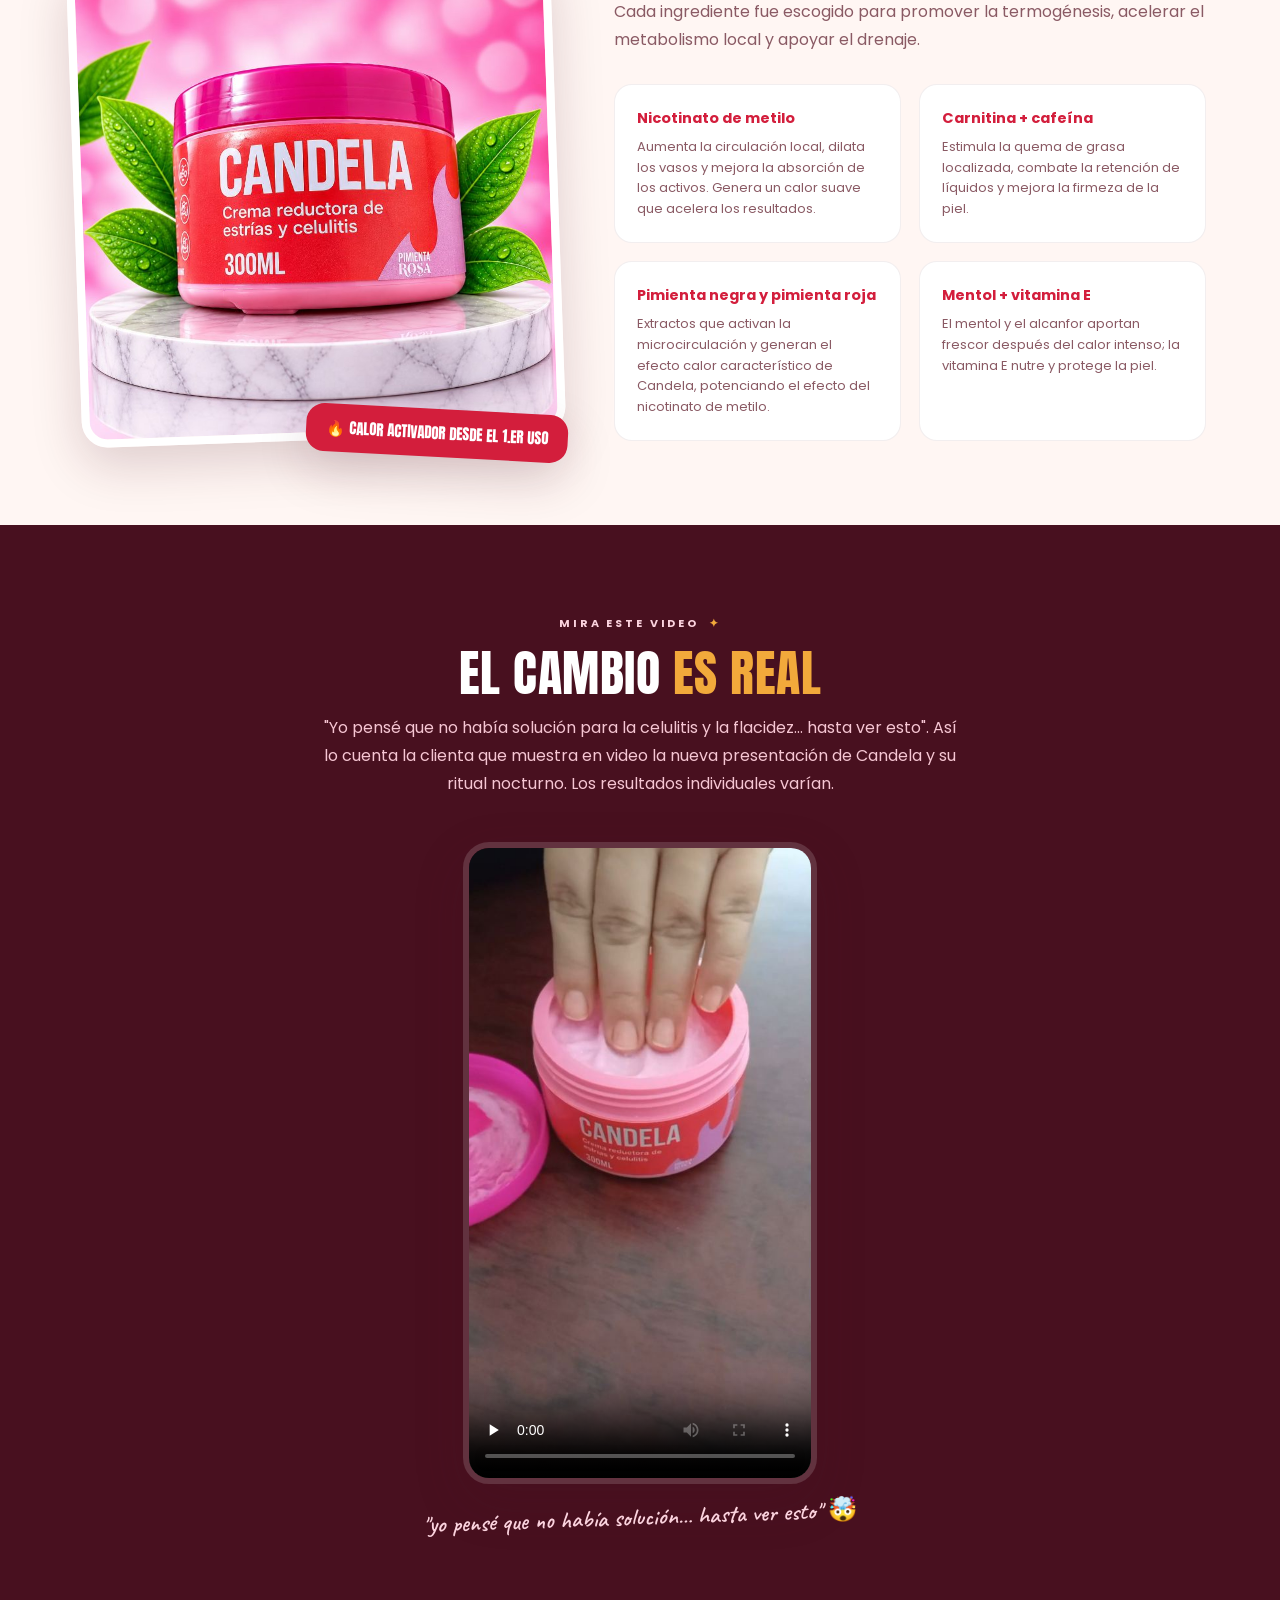
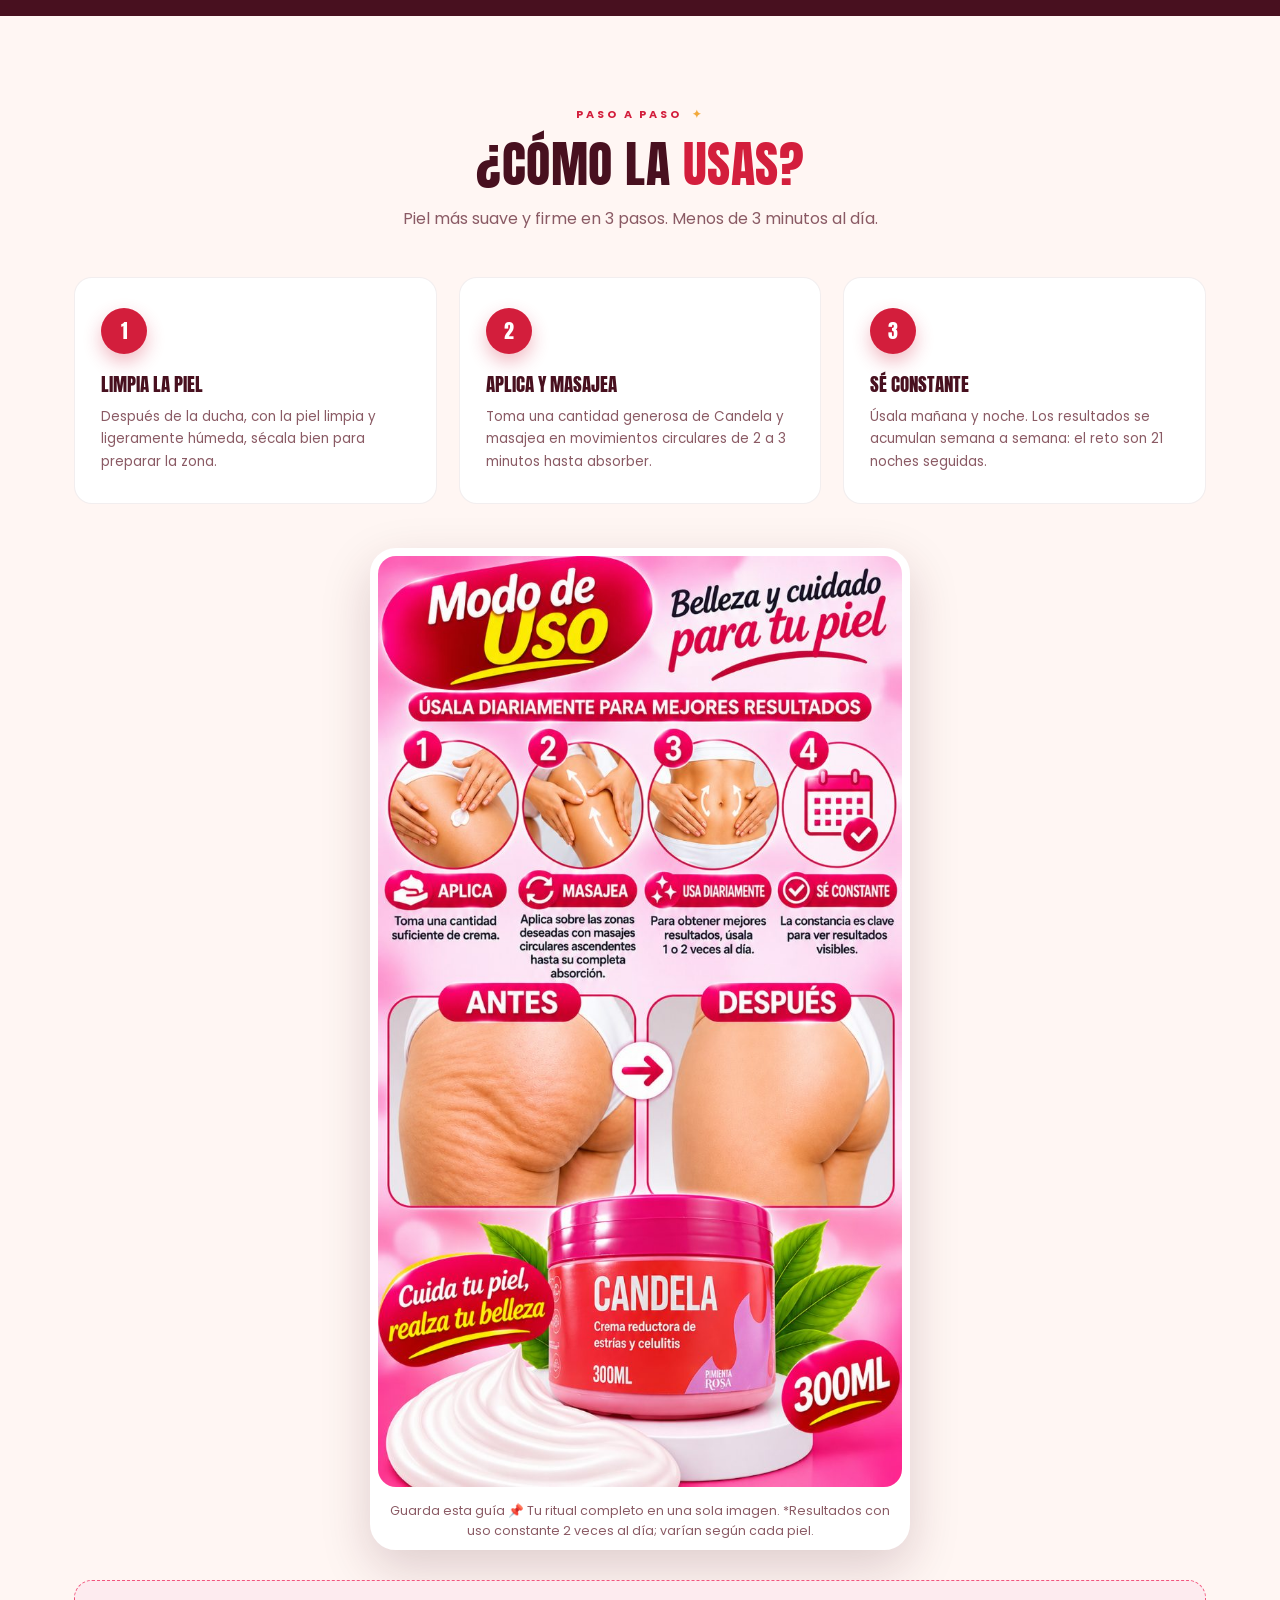
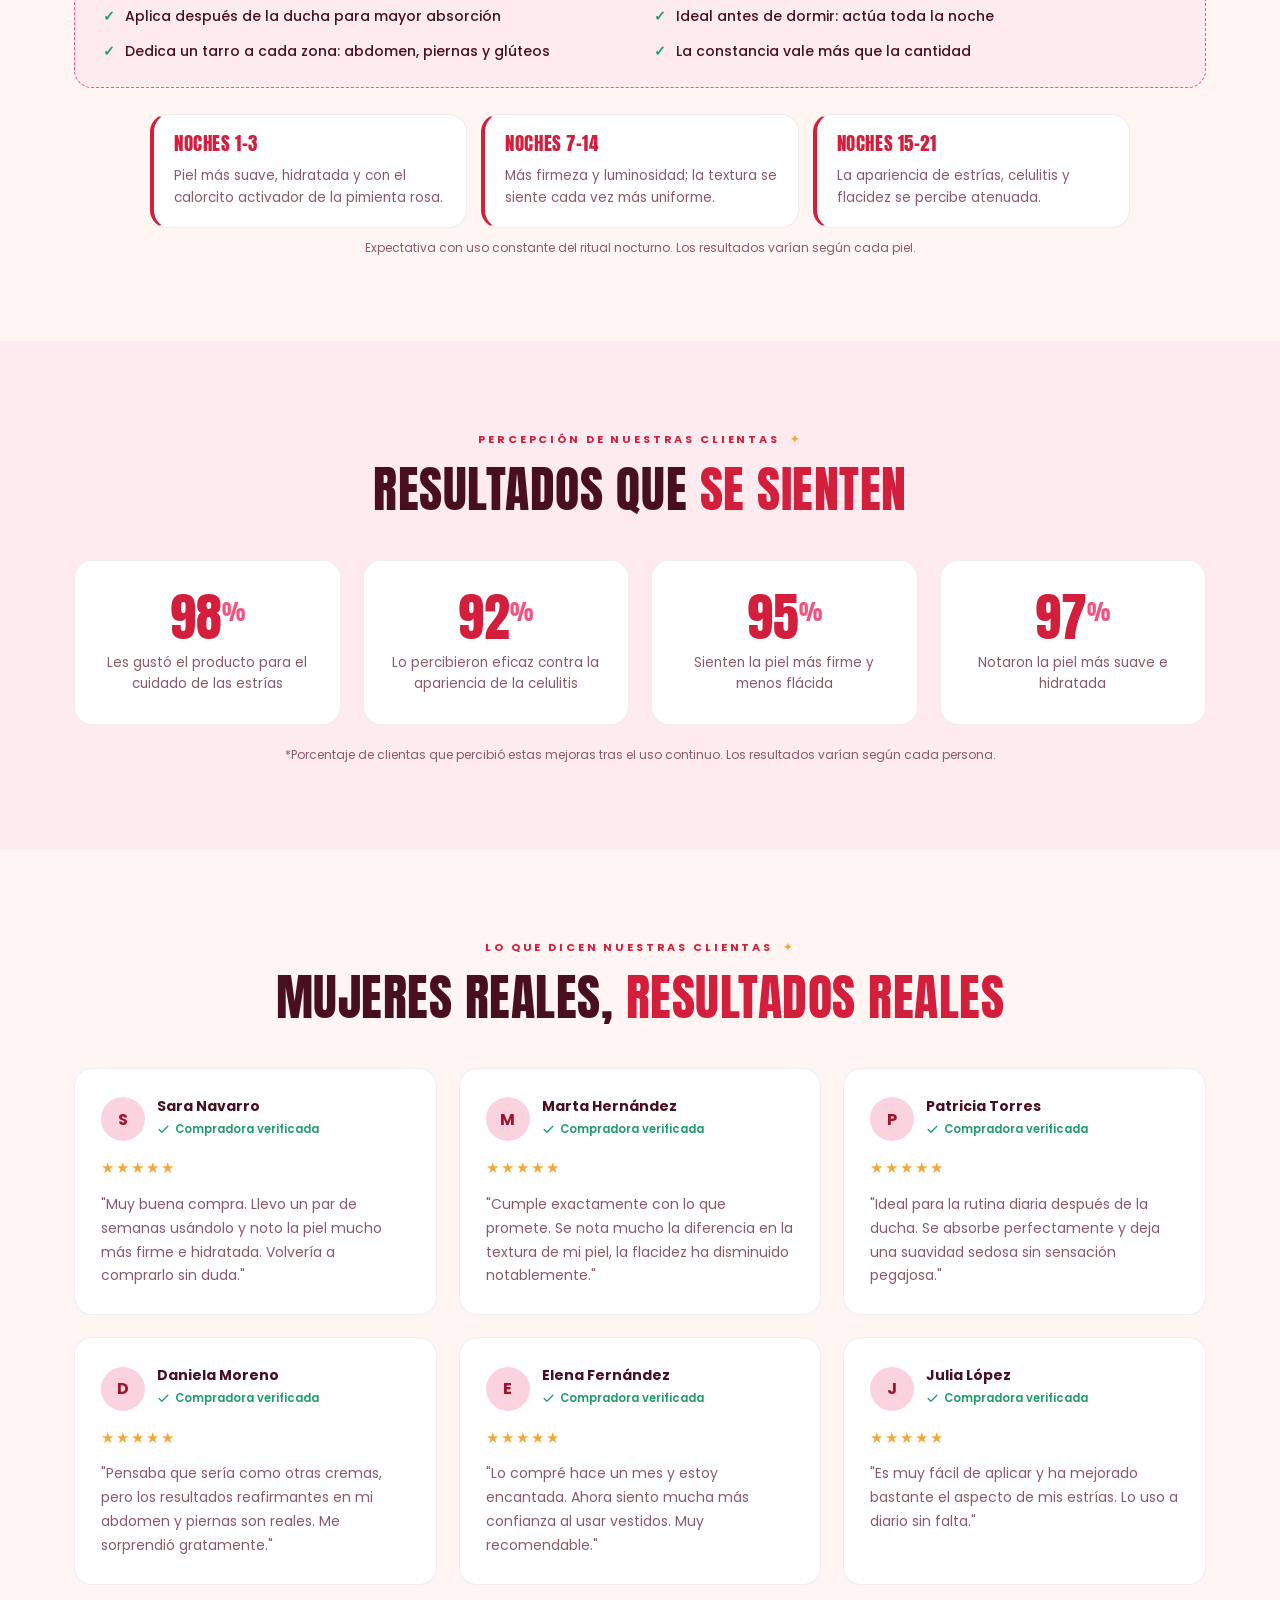
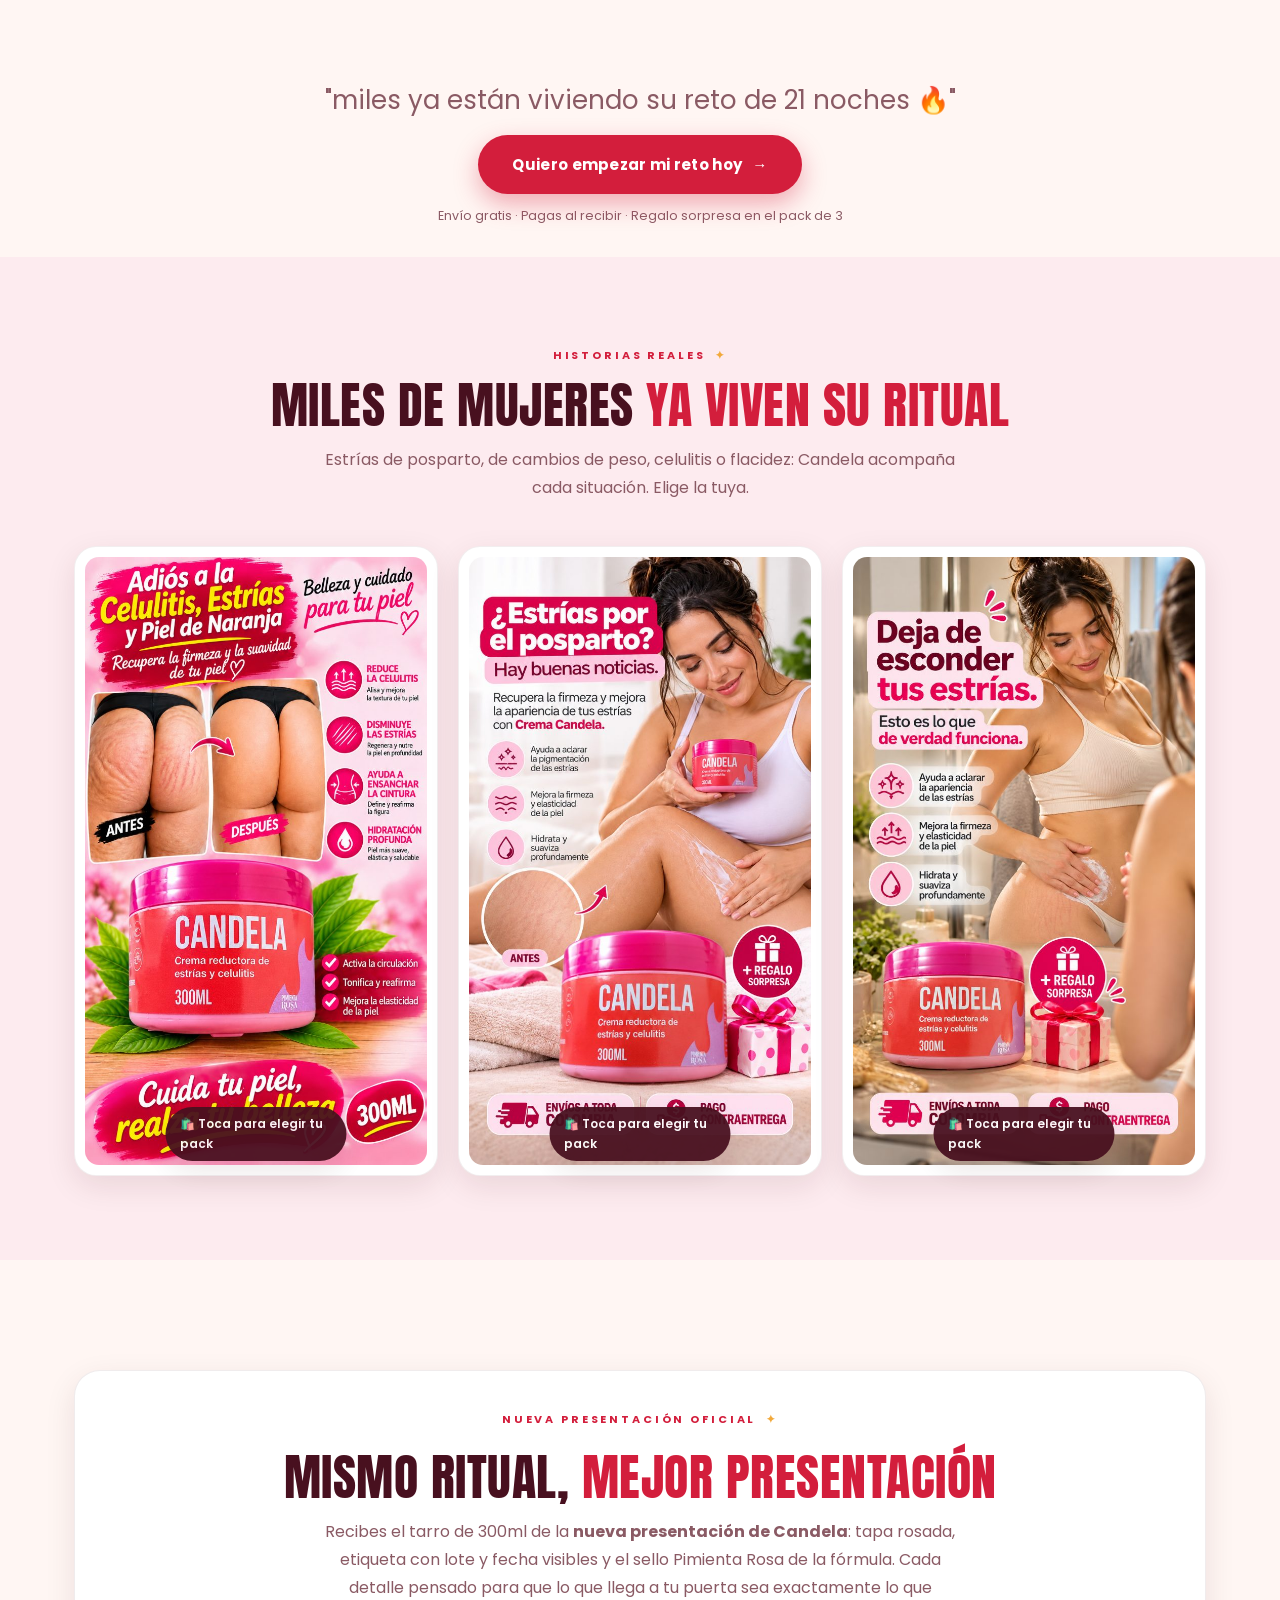
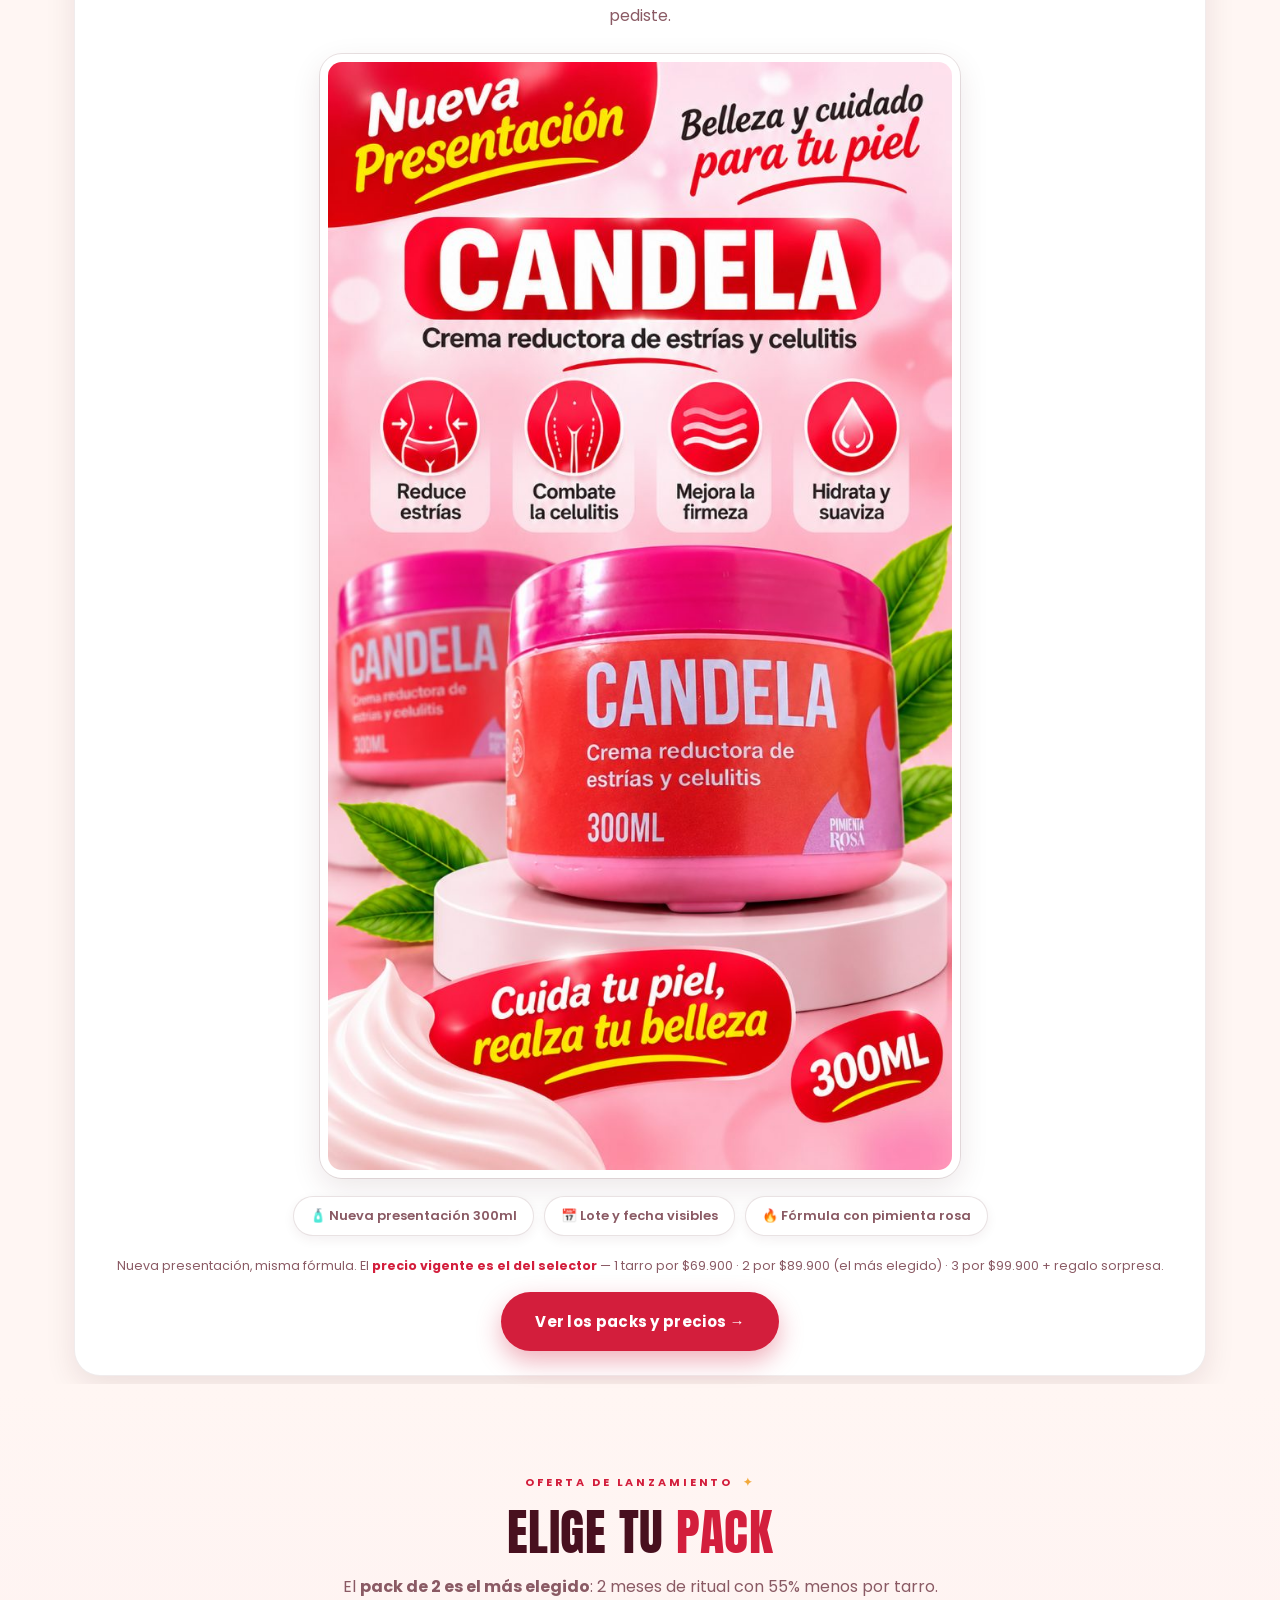
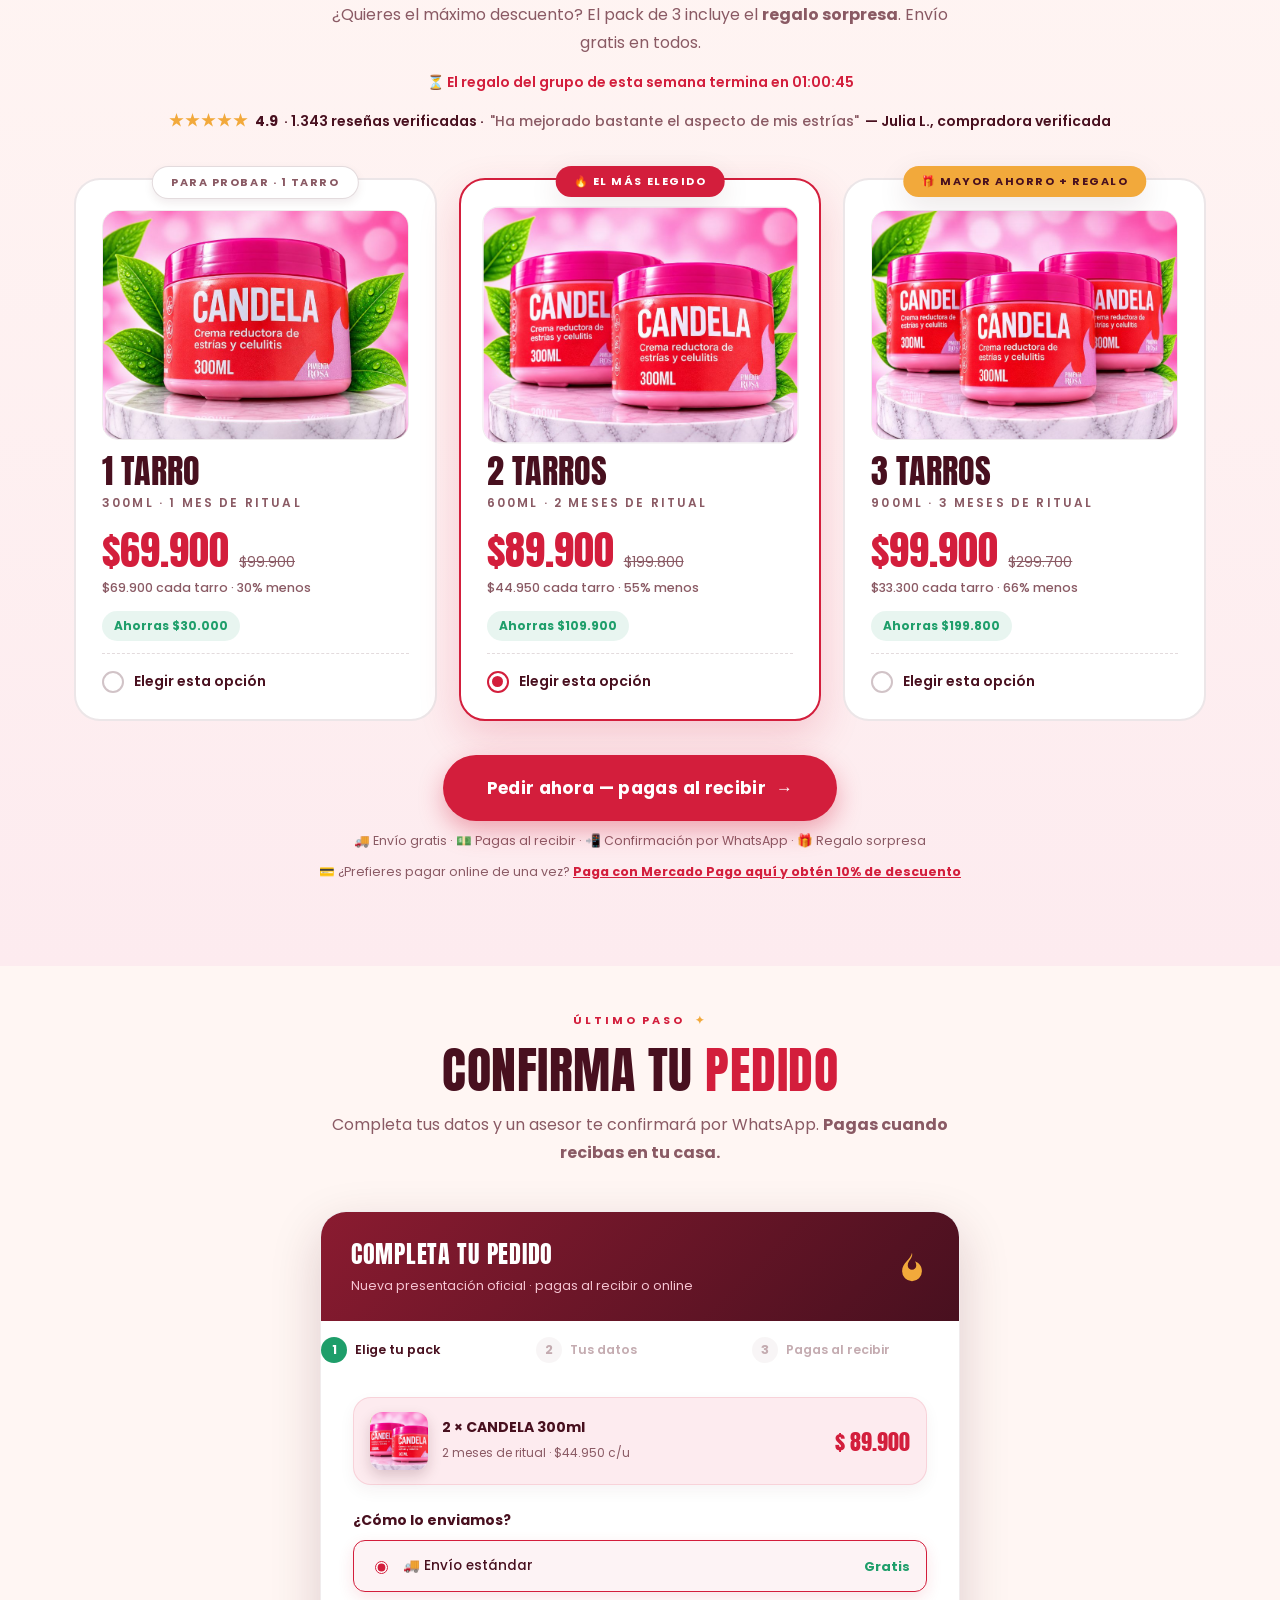
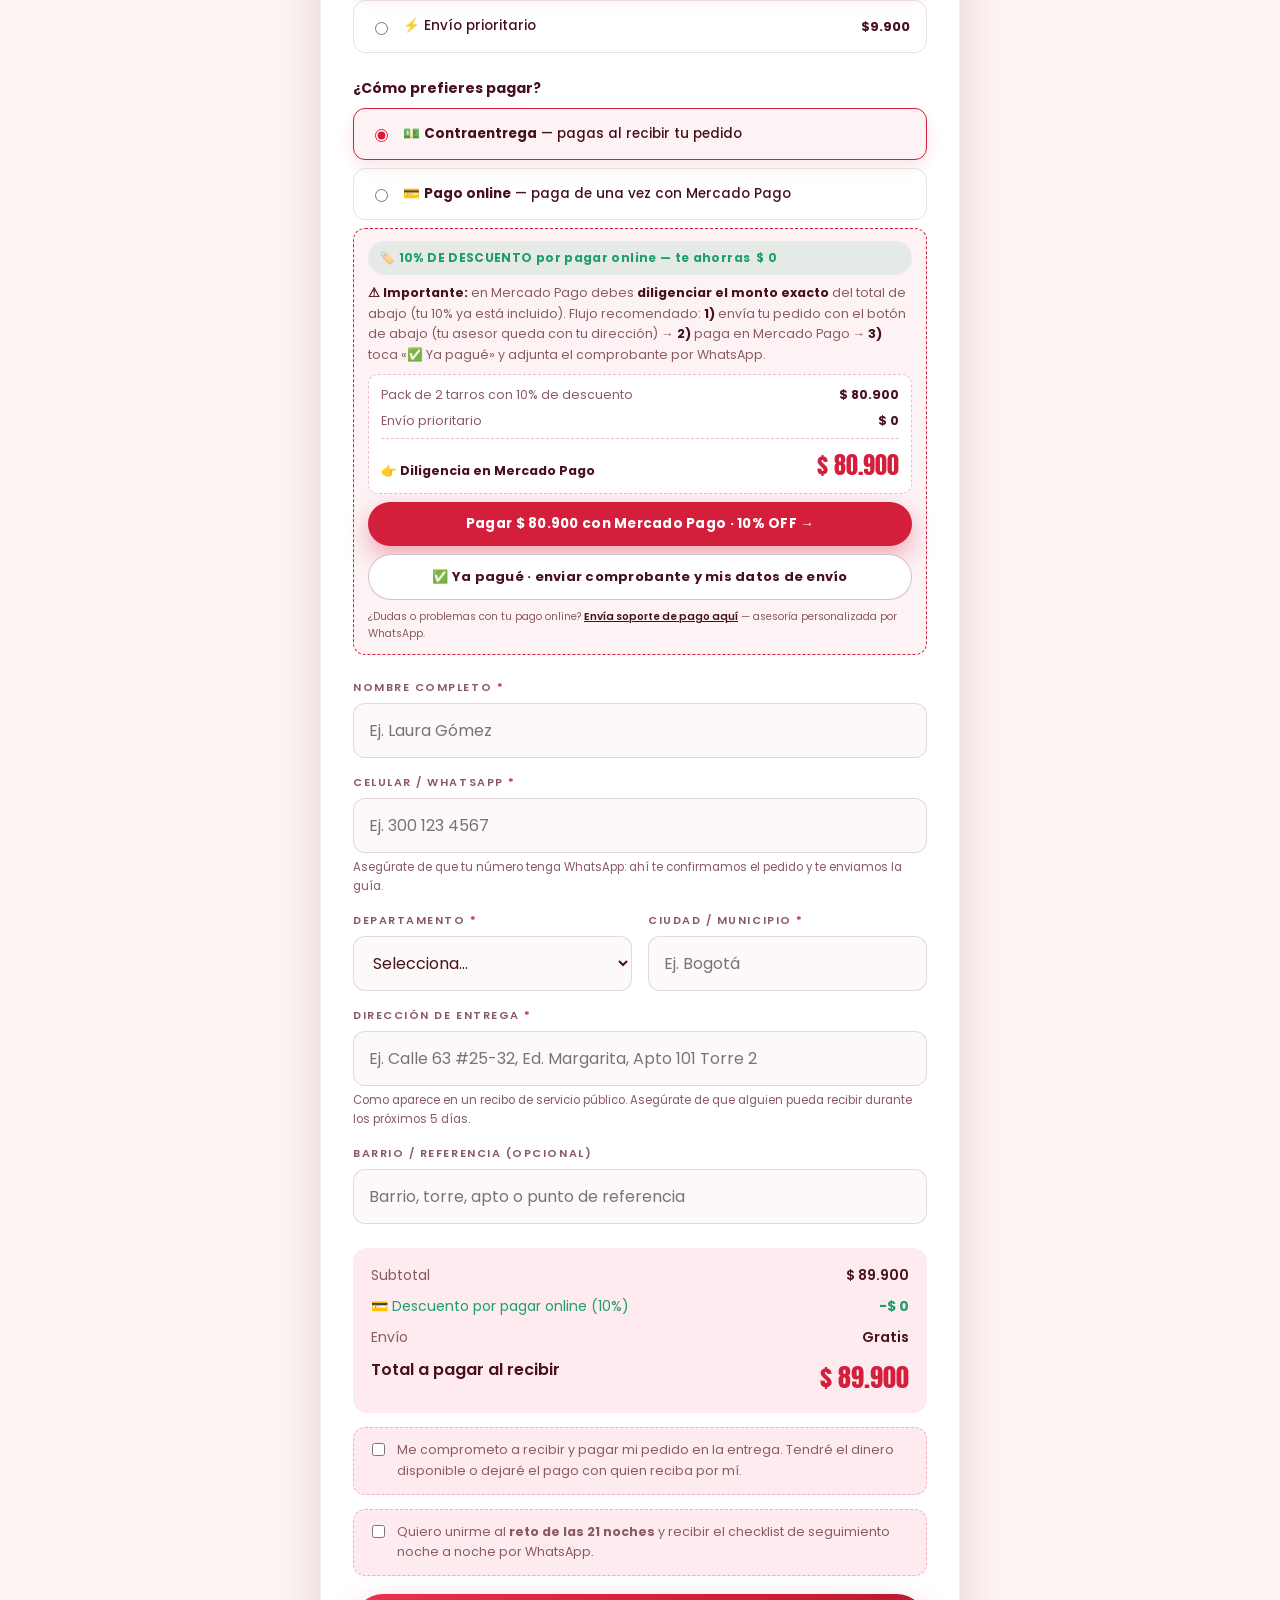
==== commit 04eacf39: "Tracking nuevo + dominio propio cremacelulitis.com + geo SEO: GTM 5M6MMNGH a GTM-PC59D3CH (script+no" ====
--- a/index.html
+++ b/index.html
@@ -9,13 +9,18 @@
 <meta property="og:description" content="Crema anticelulítica y para estrías con efecto calor: atenua estrías rojas y blancas, la piel de naranja y la flacidez. Pack de 2 por $89.900 (el más elegido) o 3 por $99.900 + regalo sorpresa. Pagas al recibir.">
 <meta property="og:type" content="product">
 <meta property="og:locale" content="es_CO">
-<meta property="og:url" content="https://ikib2c.github.io/candela/">
-<meta property="og:image" content="https://ikib2c.github.io/candela/assets/img/og-image.jpg?v=3">
+<meta property="og:url" content="https://cremacelulitis.com/">
+<meta property="og:image" content="https://cremacelulitis.com/assets/img/og-image.jpg?v=3">
 <meta property="og:image:width" content="1200">
 <meta property="og:image:height" content="630">
 <meta name="twitter:card" content="summary_large_image">
-<meta name="twitter:image" content="https://ikib2c.github.io/candela/assets/img/og-image.jpg?v=3">
-<link rel="canonical" href="https://ikib2c.github.io/candela/">
+<meta name="twitter:image" content="https://cremacelulitis.com/assets/img/og-image.jpg?v=3">
+<link rel="canonical" href="https://cremacelulitis.com/">
+<meta name="geo.region" content="CO">
+<meta name="geo.placename" content="Colombia">
+<script type="application/ld+json">
+{"@context":"https://schema.org","@type":"OnlineStore","name":"CANDELA","url":"https://cremacelulitis.com/","description":"Crema corporal Candela 300ml con efecto calor para estrías y celulitis. Envío gratis y pago contraentrega en toda Colombia.","inLanguage":"es-CO","areaServed":{"@type":"Country","name":"Colombia"},"currenciesAccepted":"COP","paymentAccepted":"Pago contraentrega, Pago online con tarjeta"}
+</script>
 <meta name="theme-color" content="#D31E3C">
 <meta name="facebook-domain-verification" content="na5l9ce6z12yzpcr864sl1istuho6w" />
 <meta name="facebook-domain-verification" content="e2f88rl1ejp44lgzbllzjvmwoho3c1" />
@@ -29,22 +34,23 @@
 {"@context":"https://schema.org","@type":"Product","name":"CANDELA Crema anticelulítica y para estrías con efecto calor 300ml","brand":{"@type":"Brand","name":"CANDELA"},"description":"Crema reafirmante termogénica con extracto de pimienta rosa que ayuda a atenuar estrías rojas y blancas (incl. estrías postparto), la apariencia de la celulitis (piel de naranja) y la flacidez.","category":"Cosmética corporal","offers":{"@type":"AggregateOffer","priceCurrency":"COP","lowPrice":"69900","highPrice":"99900","offerCount":"3"},"aggregateRating":{"@type":"AggregateRating","ratingValue":"4.9","reviewCount":"1343"}}
 </script>
 <link rel="stylesheet" href="assets/css/style.css?v=9">
+<link rel="alternate" hreflang="es-CO" href="https://cremacelulitis.com/">
 
 <!-- Google Tag Manager -->
 <script>(function(w,d,s,l,i){w[l]=w[l]||[];w[l].push({'gtm.start':
 new Date().getTime(),event:'gtm.js'});var f=d.getElementsByTagName(s)[0],
 j=d.createElement(s),dl=l!='dataLayer'?'&l='+l:'';j.async=true;j.src=
 'https://www.googletagmanager.com/gtm.js?id='+i+dl;f.parentNode.insertBefore(j,f);
-})(window,document,'script','dataLayer','GTM-5M6MMNGH');</script>
+})(window,document,'script','dataLayer','GTM-PC59D3CH');</script>
 <!-- End Google Tag Manager -->
 
-<!-- Google tag (gtag.js) GA4 -->
-<script async src="https://www.googletagmanager.com/gtag/js?id=G-E2ZVQKECVG"></script>
+<!-- Google tag (gtag.js) GA4 — flujo ziayiki (G-34TTSS17H1) -->
+<script async src="https://www.googletagmanager.com/gtag/js?id=G-34TTSS17H1"></script>
 <script>
   window.dataLayer = window.dataLayer || [];
   function gtag(){dataLayer.push(arguments);}
   gtag('js', new Date());
-  gtag('config', 'G-E2ZVQKECVG');
+  gtag('config', 'G-34TTSS17H1');
 </script>
 
 <!-- Microsoft Clarity -->
@@ -53,7 +59,7 @@
         c[a]=c[a]||function(){(c[a].q=c[a].q||[]).push(arguments)};
         t=l.createElement(r);t.async=1;t.src="https://www.clarity.ms/tag/"+i;
         y=l.getElementsByTagName(r)[0];y.parentNode.insertBefore(t,y);
-    })(window, document, "clarity", "script", "z83tjfbh9h");
+    })(window, document, "clarity", "script", "zdxy5cjxoy");
 </script>
 
 <!-- Meta Pixel Code -->
@@ -66,18 +72,18 @@
 t.src=v;s=b.getElementsByTagName(e)[0];
 s.parentNode.insertBefore(t,s)}(window, document,'script',
 'https://connect.facebook.net/en_US/fbevents.js');
-fbq('init', '1283443887279567');
+fbq('init', '2230714121127146');
 fbq('track', 'PageView');
 </script>
 <noscript><img height="1" width="1" style="display:none"
-src="https://www.facebook.com/tr?id=1283443887279567&ev=PageView&noscript=1"
+src="https://www.facebook.com/tr?id=2230714121127146&ev=PageView&noscript=1"
 /></noscript>
 <!-- End Meta Pixel Code -->
 </head>
 <body>
 
 <!-- Google Tag Manager (noscript) -->
-<noscript><iframe src="https://www.googletagmanager.com/ns.html?id=GTM-5M6MMNGH" height="0" width="0" style="display:none;visibility:hidden"></iframe></noscript>
+<noscript><iframe src="https://www.googletagmanager.com/ns.html?id=GTM-PC59D3CH" height="0" width="0" style="display:none;visibility:hidden"></iframe></noscript>
 <!-- End Google Tag Manager (noscript) -->
 
 <!-- Marquee superior -->
@@ -576,7 +582,7 @@
             <label><input type="radio" name="pago" value="online"> <span>💳 <b>Pago online</b> — paga de una vez con Mercado Pago</span></label>
             <div class="pago-online-info" id="pagoOnlineInfo" hidden>
               <b class="pago-tag">🏷️ 10% DE DESCUENTO por pagar online — te ahorras <span id="pagoAhorro">$9.000</span></b>
-              <p><b>⚠ Importante:</b> al abrir el enlace, Mercado Pago te pedirá <b>diligenciar el monto</b>. Escribe exactamente el total de abajo — tu 10% de descuento ya está incluido. <b>Recomendado: primero envía tu pedido (botón de abajo) para que tu asesor ya tenga tu dirección.</b> Guarda el comprobante y envíalo por WhatsApp.</p>
+              <p><b>⚠ Importante:</b> en Mercado Pago debes <b>diligenciar el monto exacto</b> del total de abajo (tu 10% ya está incluido). Flujo recomendado: <b>1)</b> envía tu pedido con el botón de abajo (tu asesor queda con tu dirección) → <b>2)</b> paga en Mercado Pago → <b>3)</b> toca «✅ Ya pagué» y adjunta el comprobante por WhatsApp.</p>
               <div class="pago-desglose">
                 <div><span id="pagoPackTxt">Pack de 2 tarros con 10% de descuento</span><b id="dPack">$80.900</b></div>
                 <div id="dEnvioRow" hidden><span>Envío prioritario</span><b id="dEnvio">$9.900</b></div>
@@ -592,7 +598,7 @@
             <div class="campo"><label>Nombre completo <span class="req">*</span></label><input type="text" id="fNombre" placeholder="Ej. Laura Gómez" autocomplete="name" required></div>
             <div class="campo">
               <label>Celular / WhatsApp <span class="req">*</span></label>
-              <input type="tel" id="fTelefono" placeholder="Ej. 300 123 4567" autocomplete="tel" required>
+              <input type="tel" id="fTelefono" placeholder="Ej. 300 123 4567" autocomplete="tel" inputmode="numeric" required>
               <small>Asegúrate de que tu número tenga WhatsApp: ahí te confirmamos el pedido y te enviamos la guía.</small>
             </div>
             <div class="fila">
@@ -603,14 +609,14 @@
                   <option>AMAZONAS</option><option>ANTIOQUIA</option><option>ARAUCA</option><option>ATLÁNTICO</option><option>BOLÍVAR</option><option>BOYACÁ</option><option>CALDAS</option><option>CAQUETÁ</option><option>CASANARE</option><option>CAUCA</option><option>CESAR</option><option>CHOCÓ</option><option>CÓRDOBA</option><option>CUNDINAMARCA</option><option>GUAINÍA</option><option>GUAVIARE</option><option>HUILA</option><option>LA GUAJIRA</option><option>MAGDALENA</option><option>META</option><option>NARIÑO</option><option>NORTE DE SANTANDER</option><option>PUTUMAYO</option><option>QUINDÍO</option><option>RISARALDA</option><option>SAN ANDRÉS Y PROVIDENCIA</option><option>SANTANDER</option><option>SUCRE</option><option>TOLIMA</option><option>VALLE DEL CAUCA</option><option>VAUPÉS</option><option>VICHADA</option>
                 </select>
               </div>
-              <div class="campo"><label>Ciudad / Municipio <span class="req">*</span></label><input type="text" id="fCiudad" list="ciudades" placeholder="Ej. Bogotá" required></div>
+              <div class="campo"><label>Ciudad / Municipio <span class="req">*</span></label><input type="text" id="fCiudad" list="ciudades" placeholder="Ej. Bogotá" autocomplete="address-level2" required></div>
             </div>
             <datalist id="ciudades">
               <option>Bogotá</option><option>Medellín</option><option>Cali</option><option>Barranquilla</option><option>Cartagena</option><option>Bucaramanga</option><option>Pereira</option><option>Manizales</option><option>Ibagué</option><option>Villavicencio</option><option>Cúcuta</option><option>Soledad</option><option>Soacha</option><option>Bello</option><option>Valledupar</option><option>Montería</option><option>Popayán</option><option>Neiva</option><option>Armenia</option><option>Pasto</option><option>Tunja</option><option>Florencia</option><option>Sincelejo</option><option>Riohacha</option><option>Quibdó</option><option>Yopal</option><option>Santa Marta</option><option>Palmira</option><option>Buenaventura</option><option>Dosquebradas</option>
             </datalist>
             <div class="campo">
               <label>Dirección de entrega <span class="req">*</span></label>
-              <input type="text" id="fDireccion" placeholder="Ej. Calle 63 #25-32, Ed. Margarita, Apto 101 Torre 2" required>
+              <input type="text" id="fDireccion" placeholder="Ej. Calle 63 #25-32, Ed. Margarita, Apto 101 Torre 2" autocomplete="street-address" required>
               <small>Como aparece en un recibo de servicio público. Asegúrate de que alguien pueda recibir durante los próximos 5 días.</small>
             </div>
             <div class="campo"><label>Barrio / Referencia (opcional)</label><input type="text" id="fNota" placeholder="Barrio, torre, apto o punto de referencia"></div>
@@ -796,6 +802,6 @@
   <a class="btn" href="#pedido" onclick="pedirDesdeSticky(event)">Pedir ahora 🔥</a>
 </div>
 
-<script src="assets/js/main.js?v=17"></script>
+<script src="assets/js/main.js?v=19"></script>
 </body>
 </html>
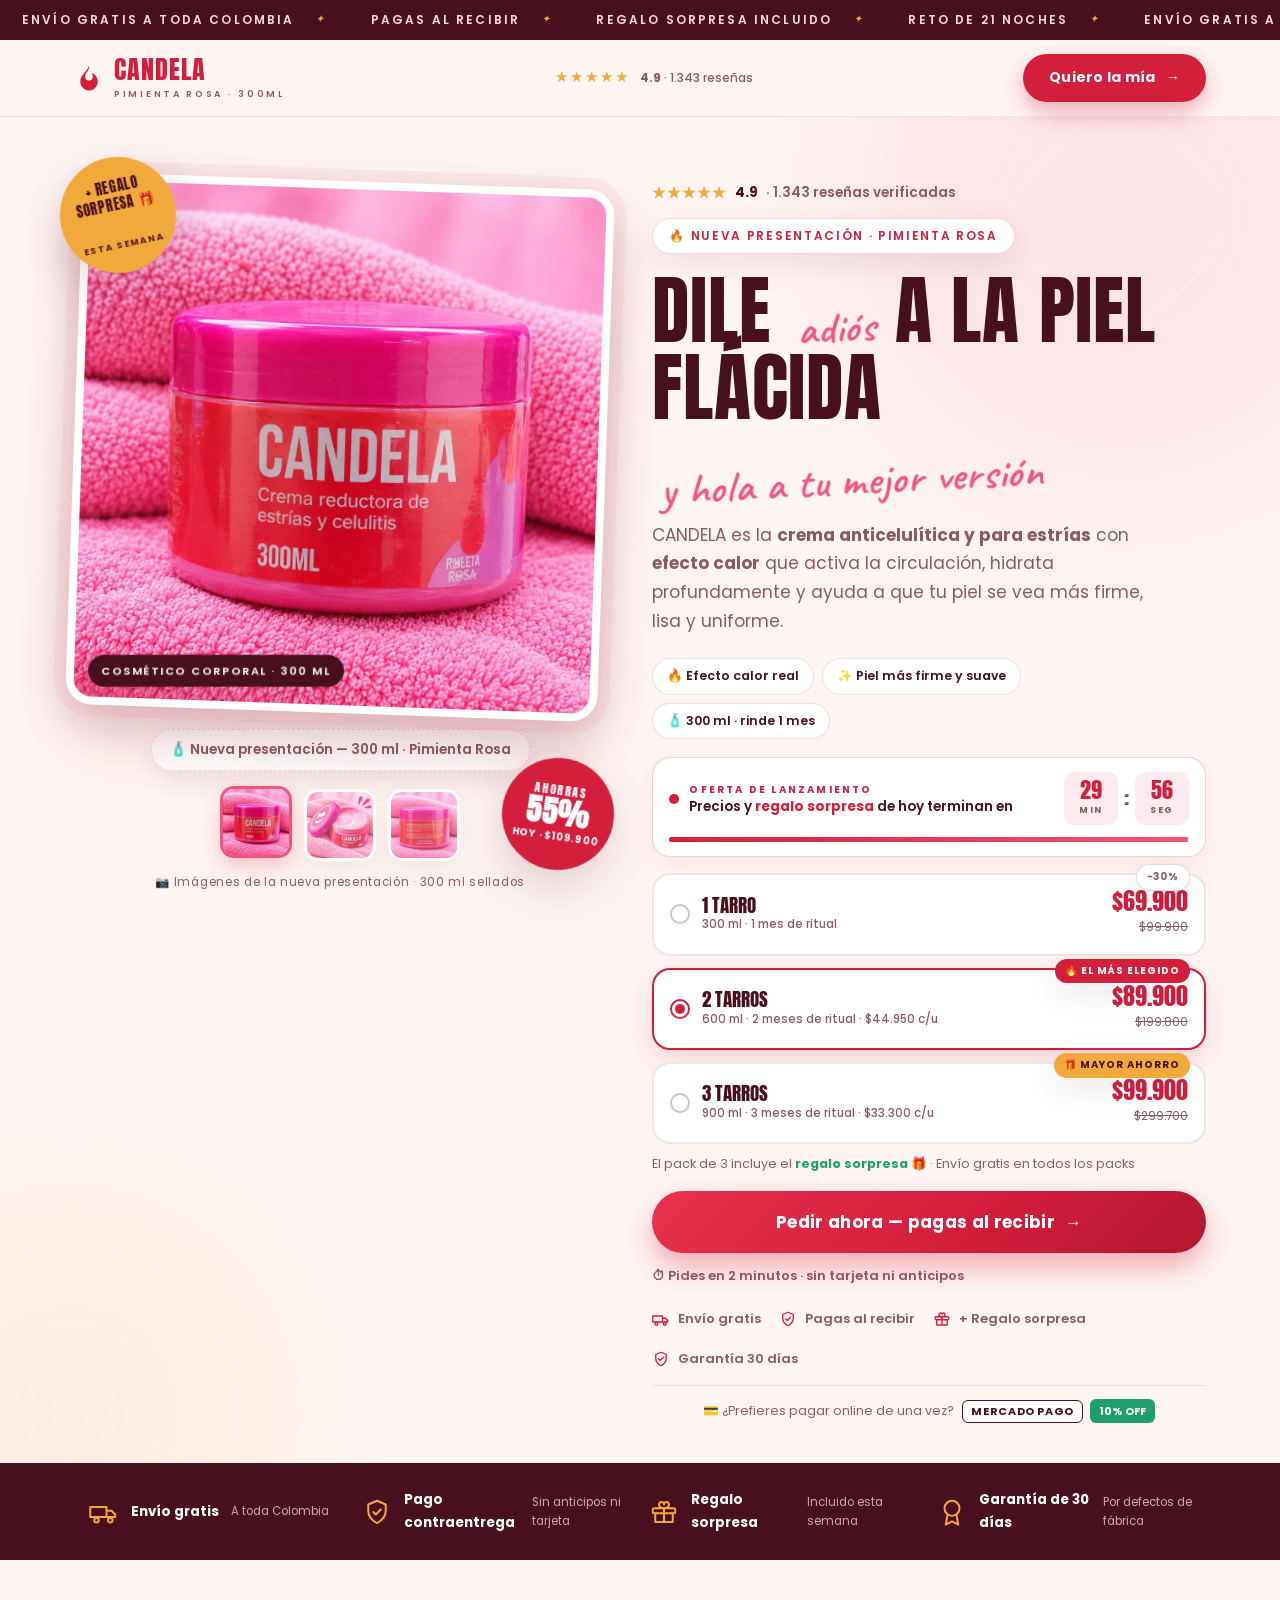
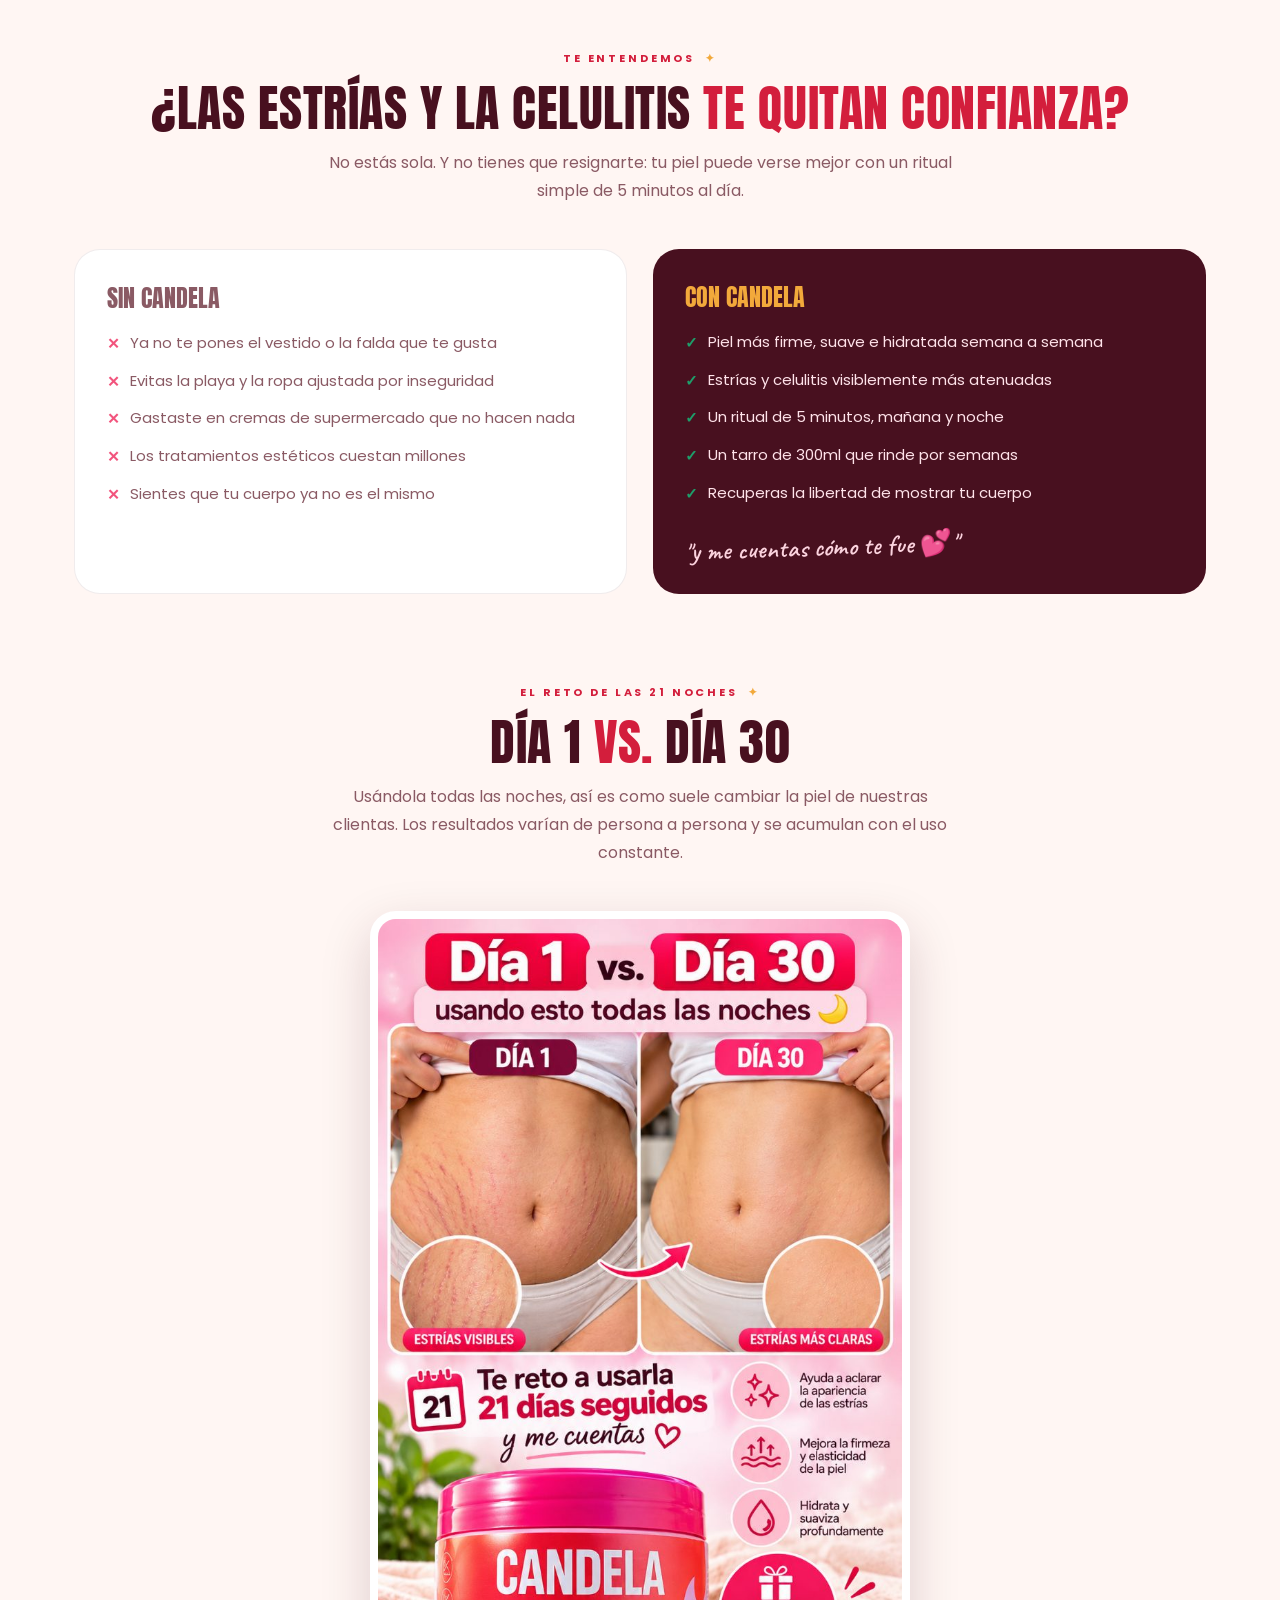
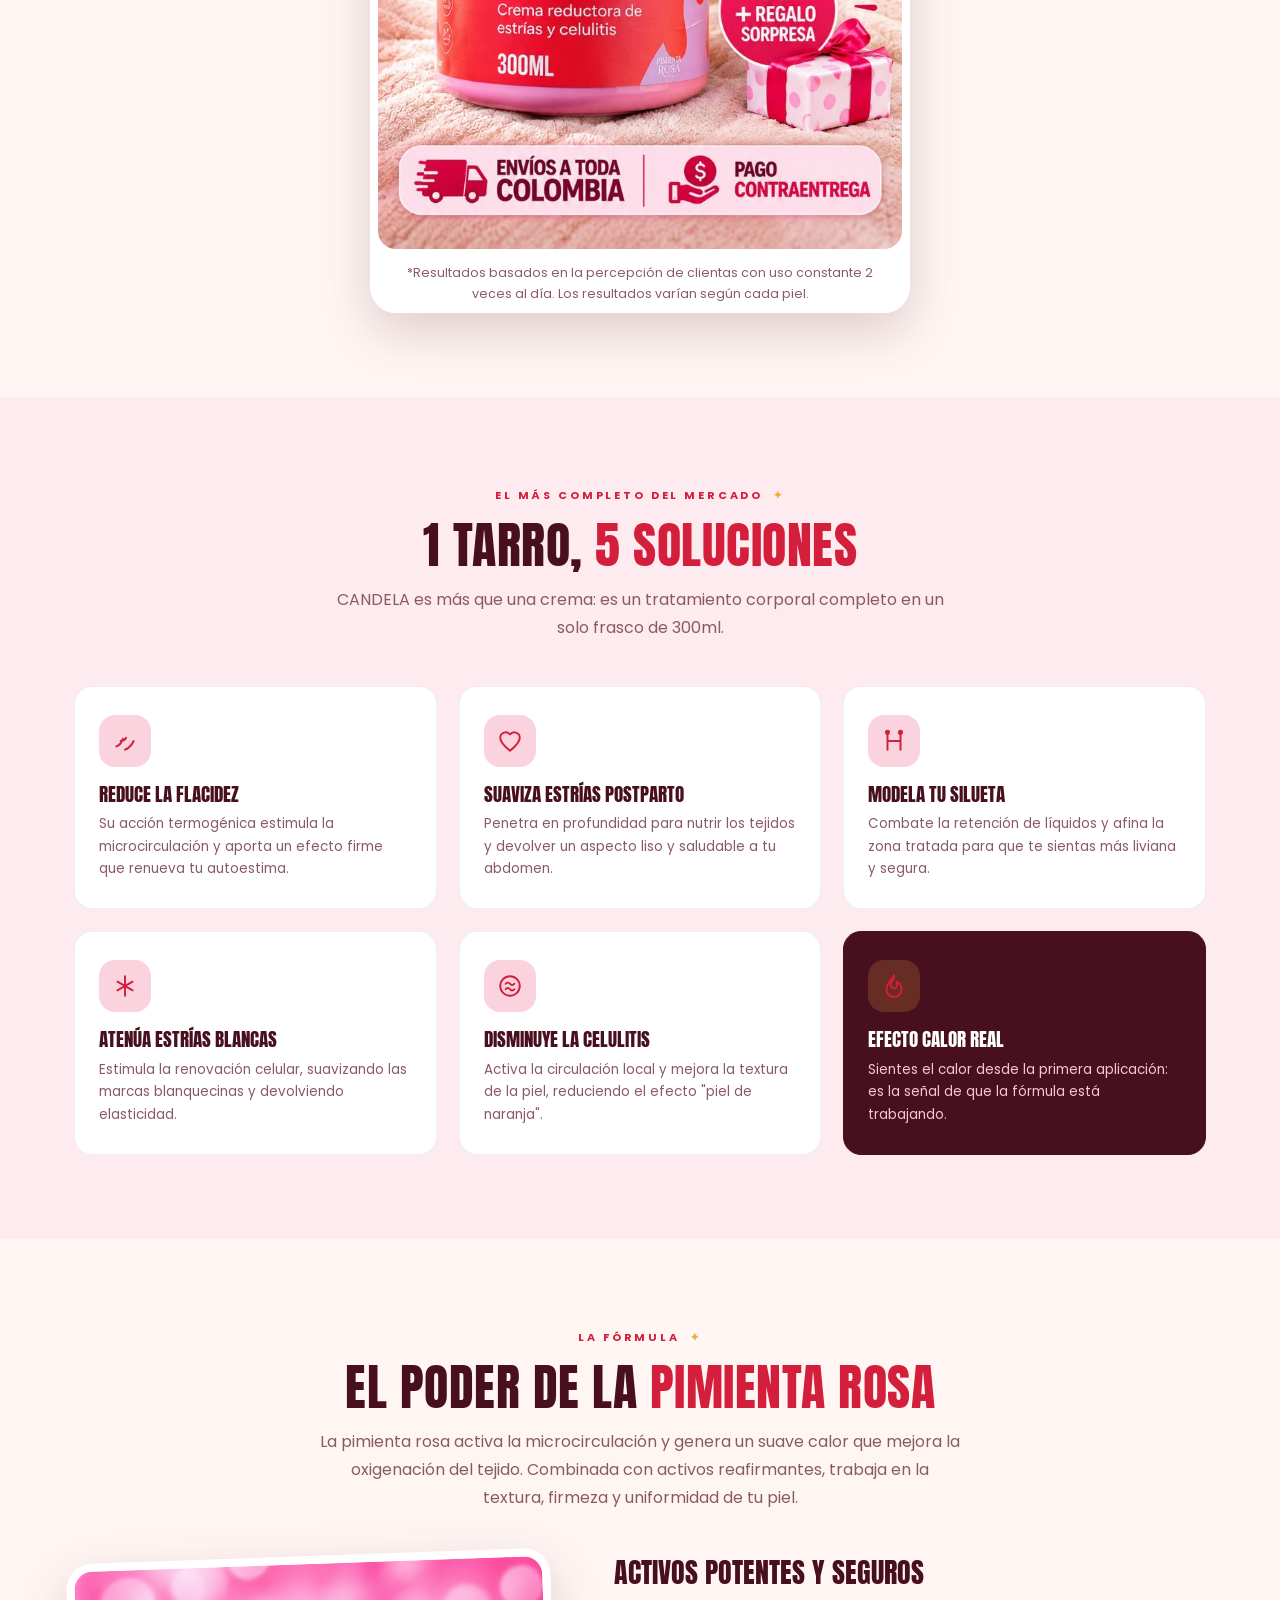
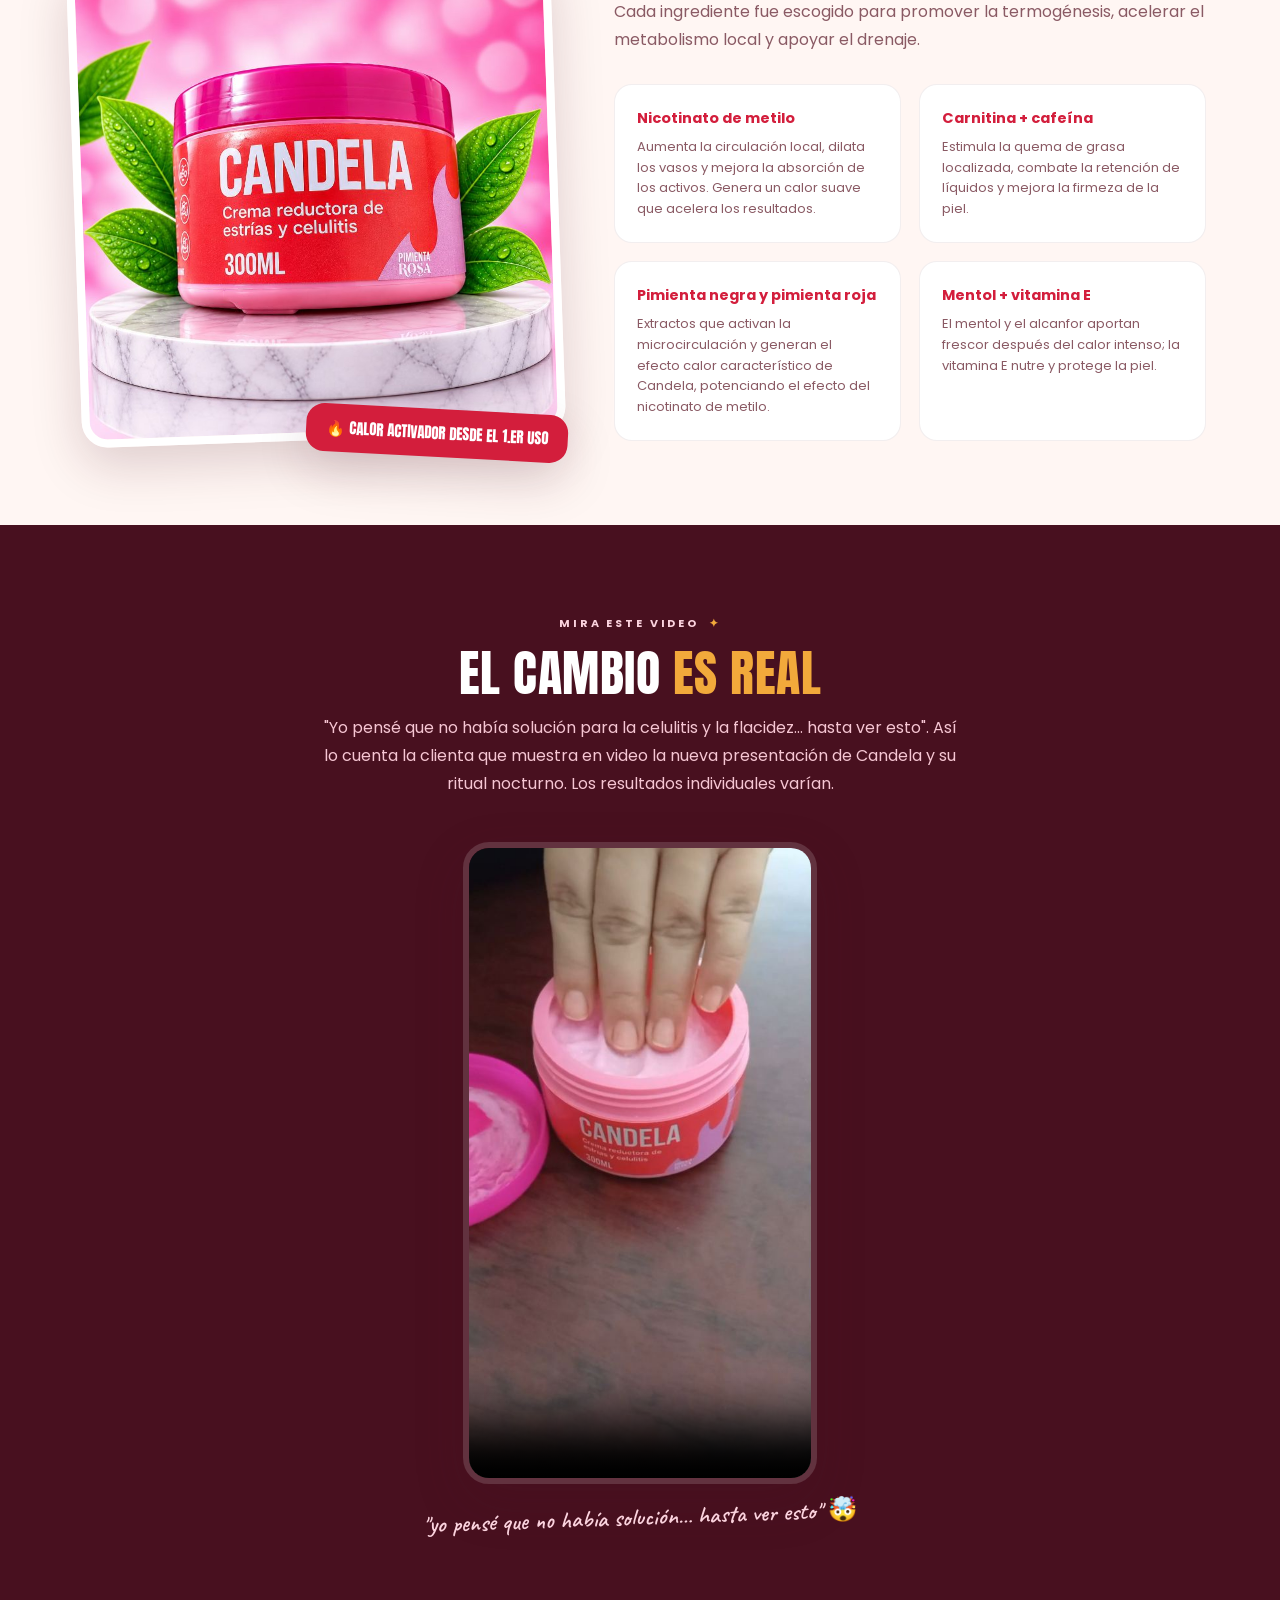
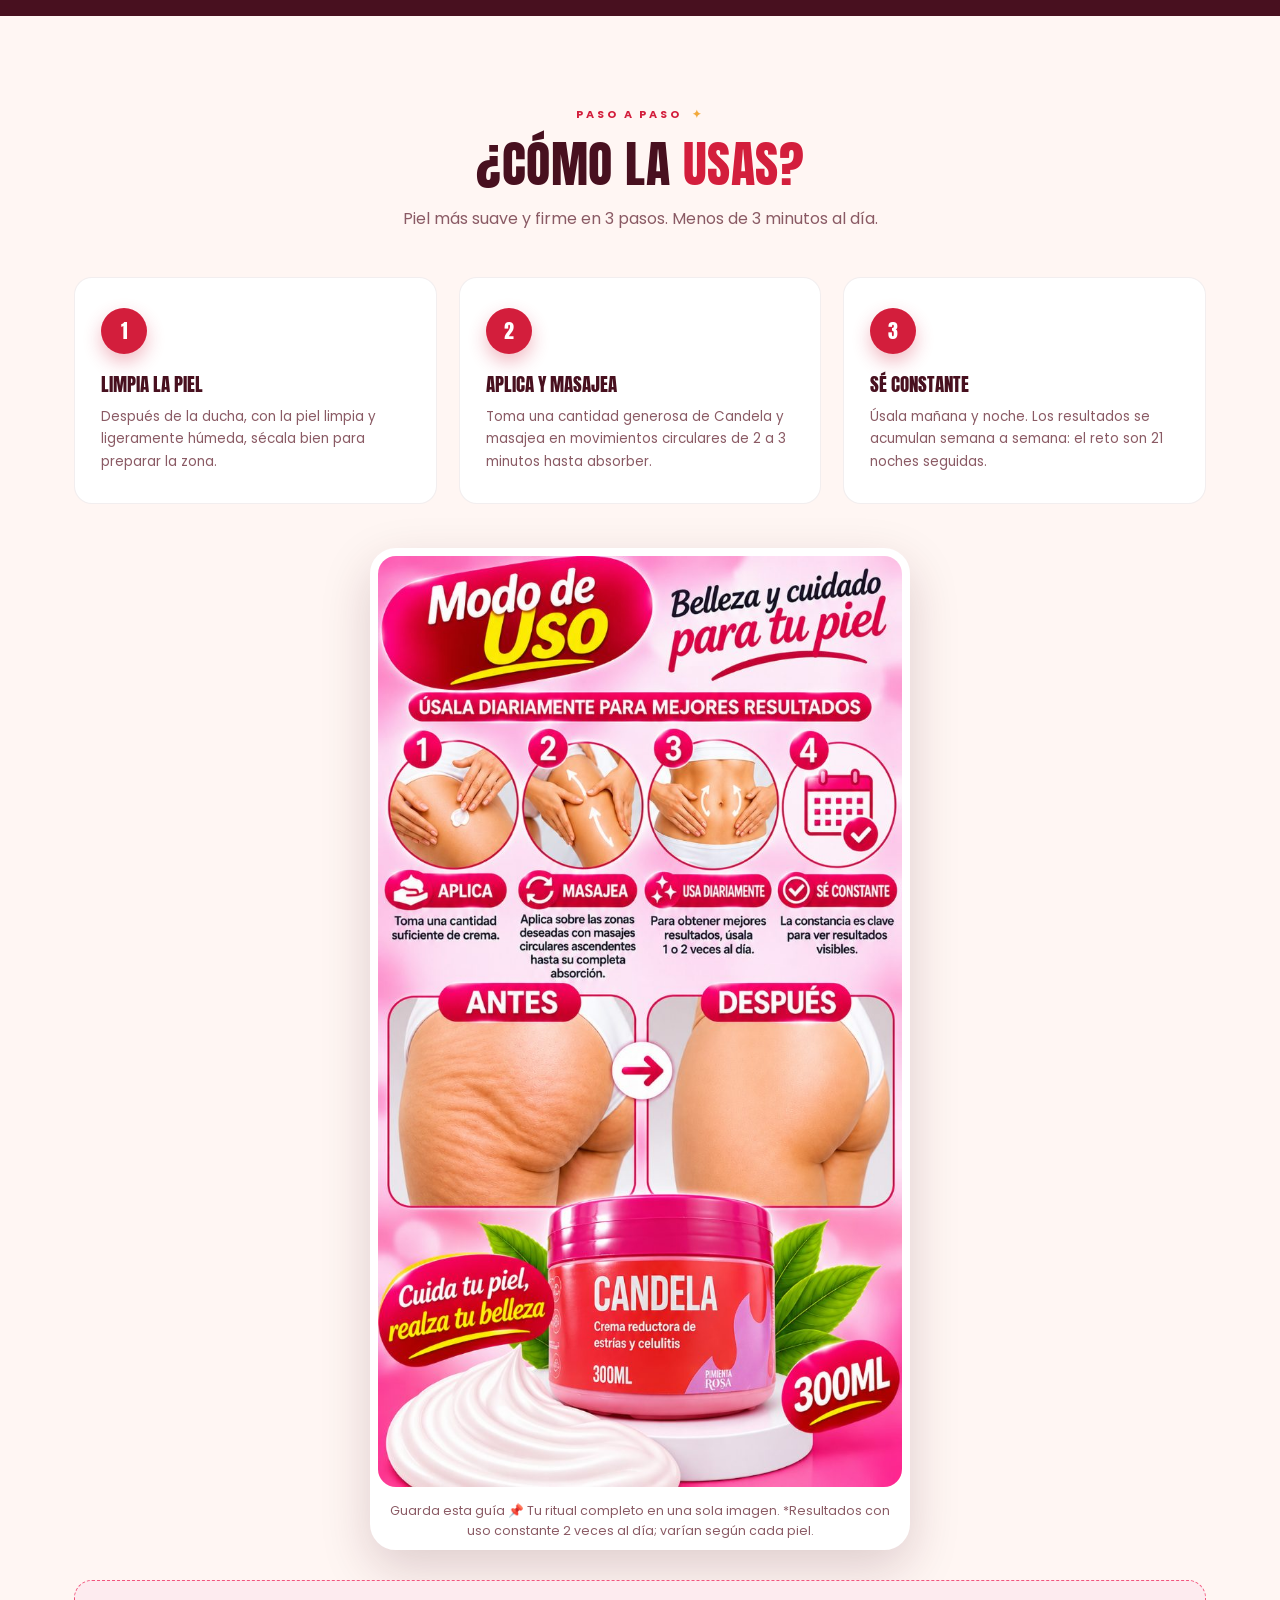
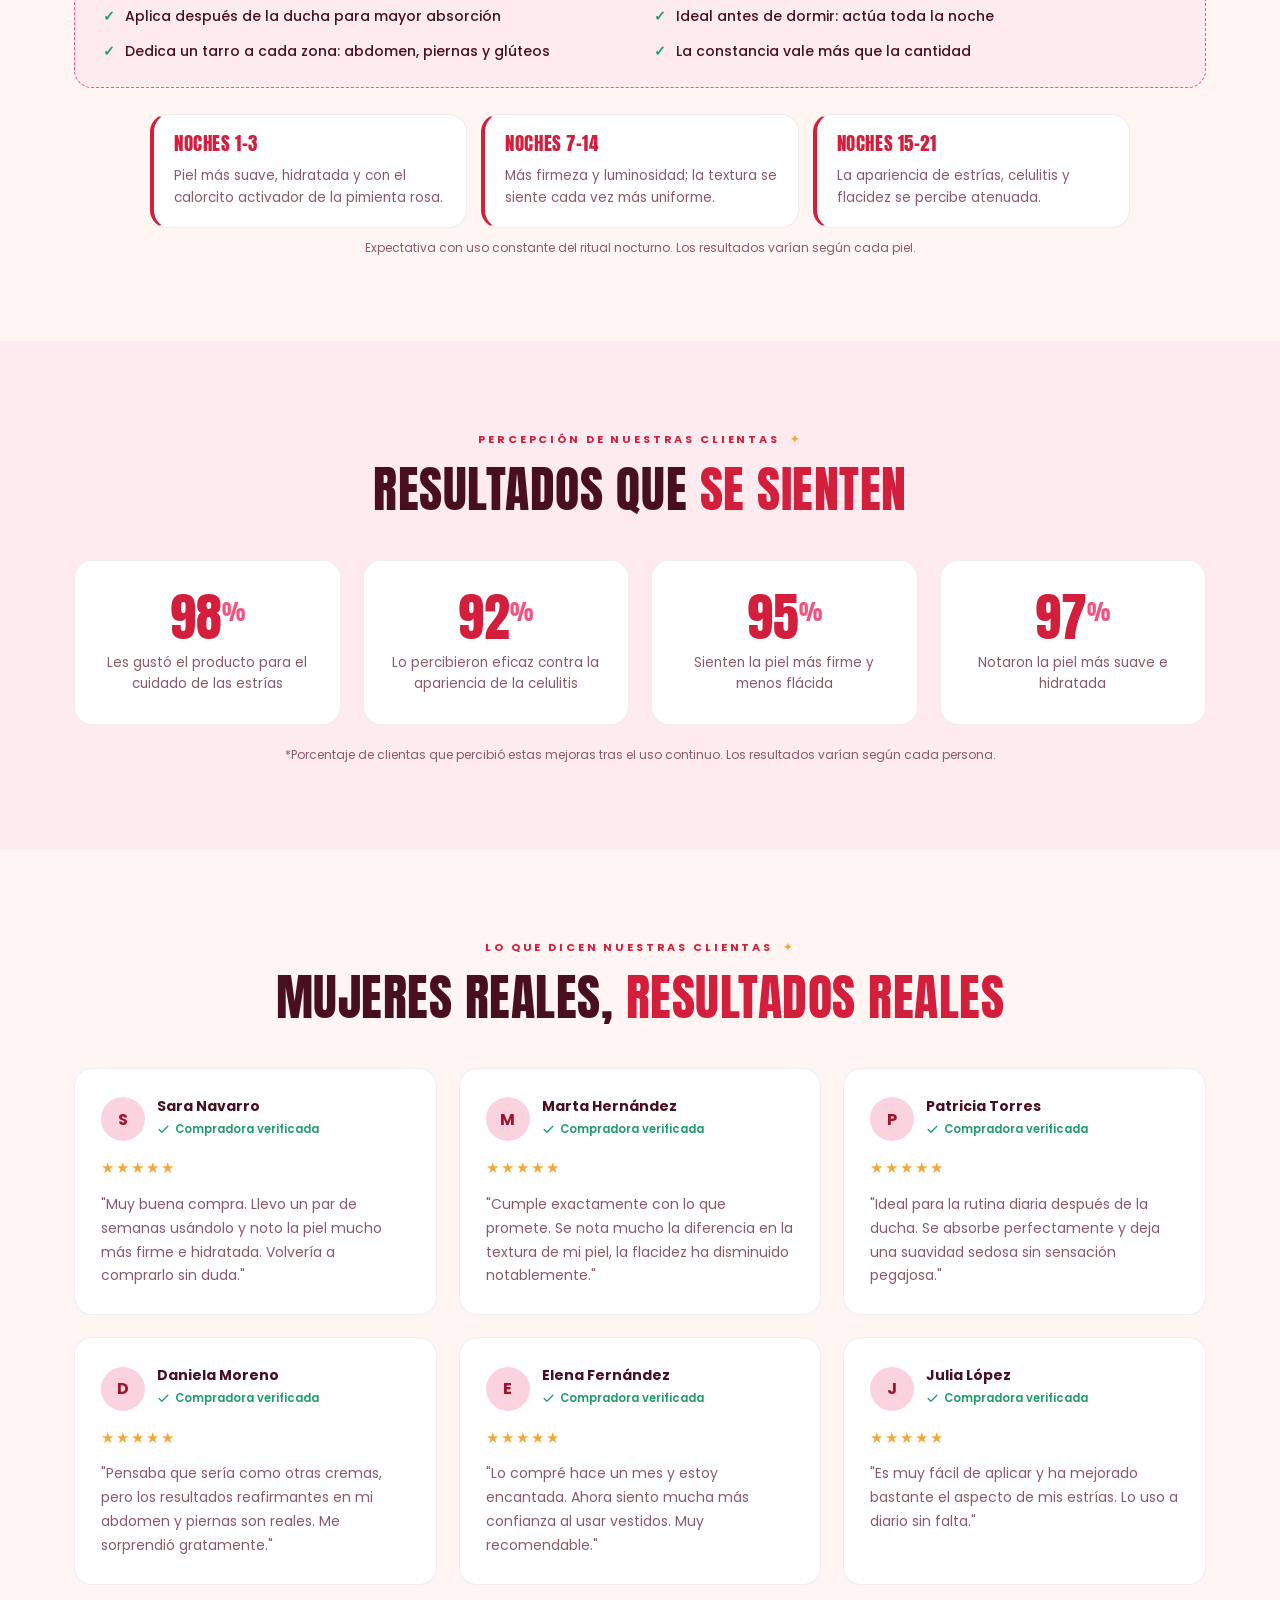
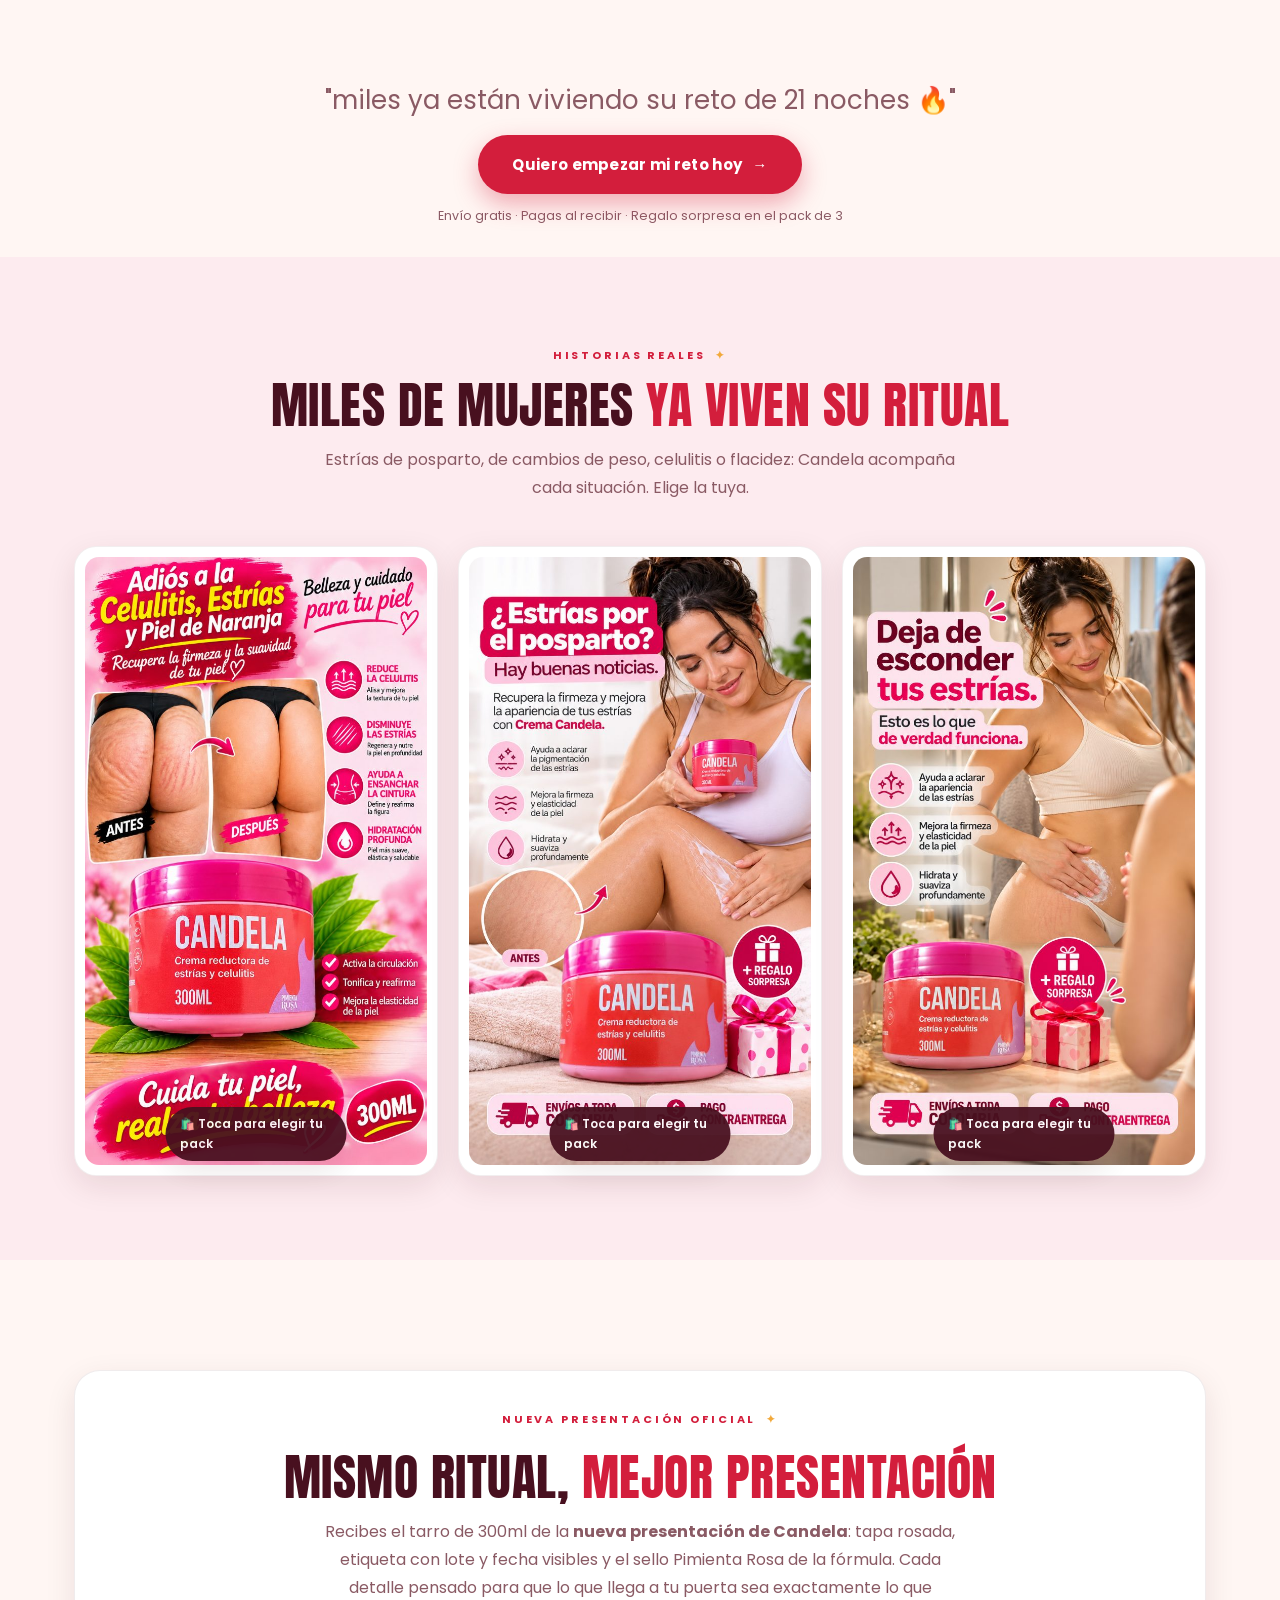
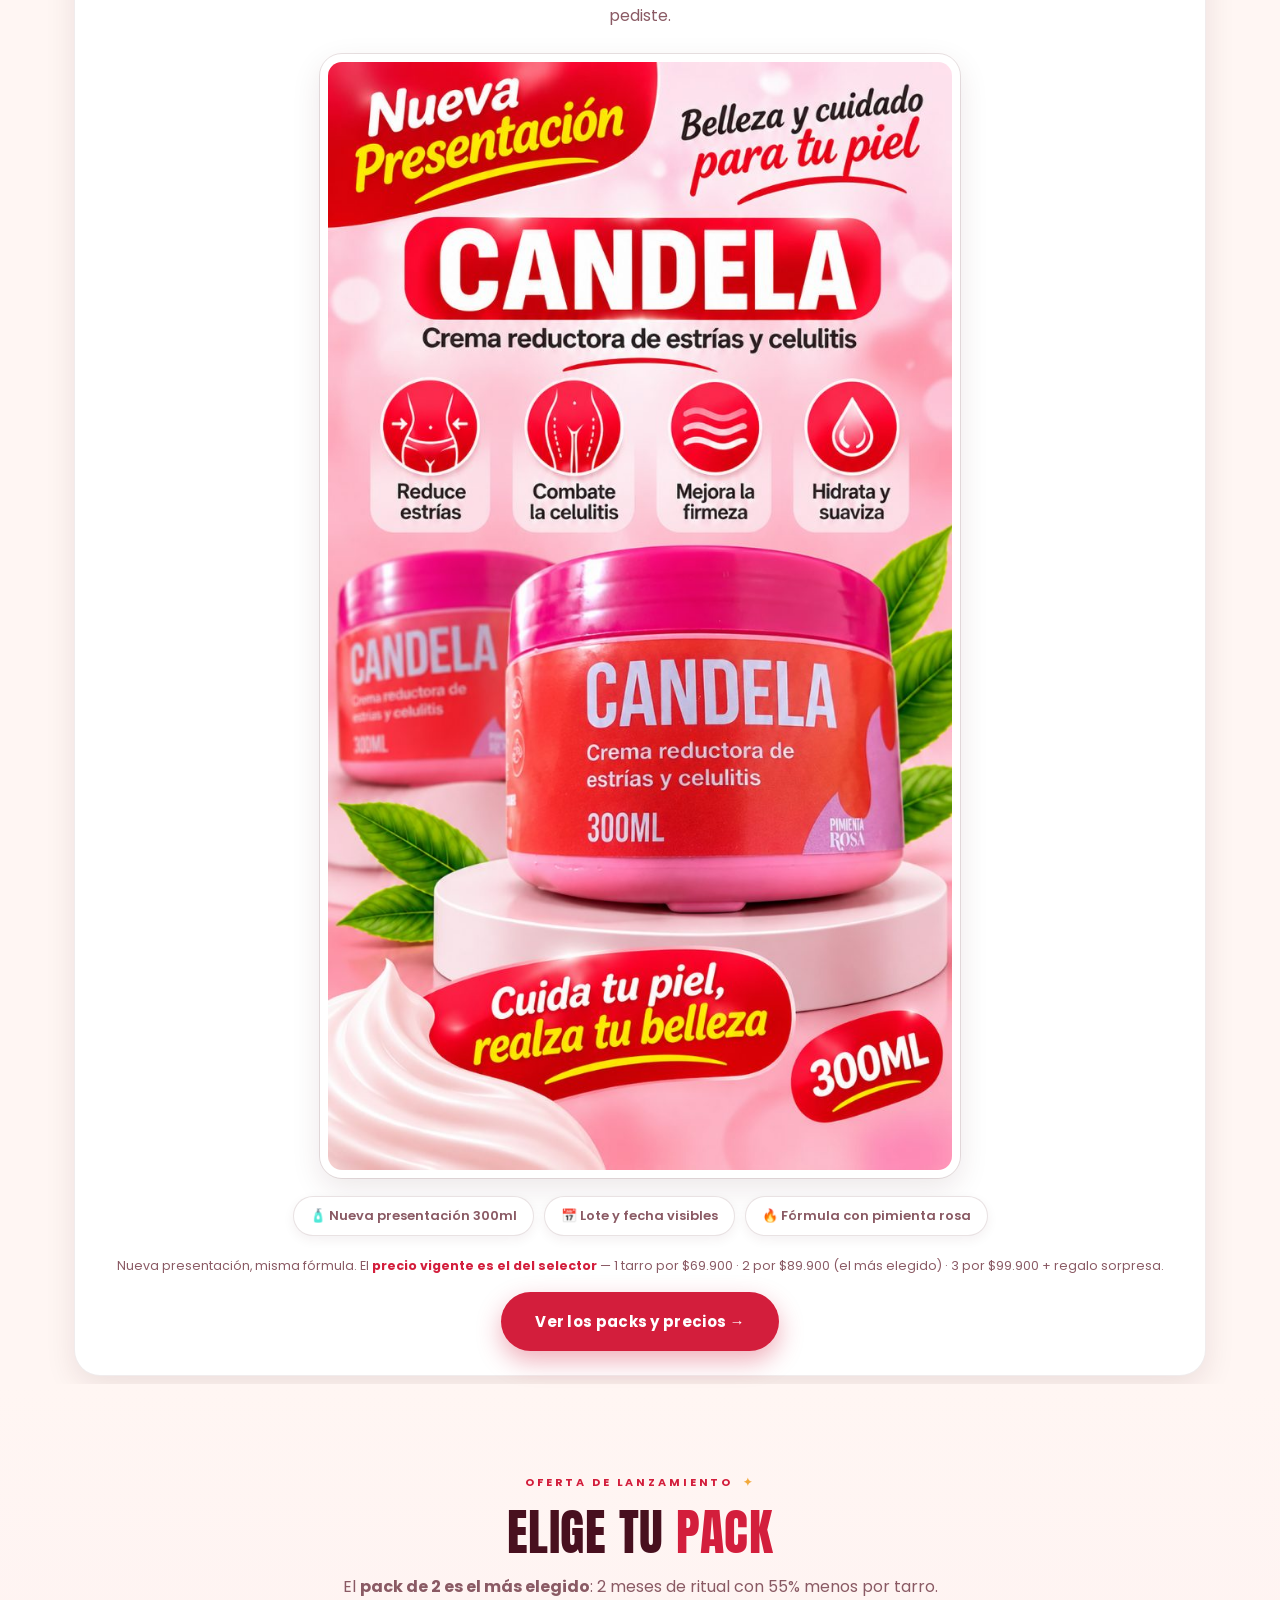
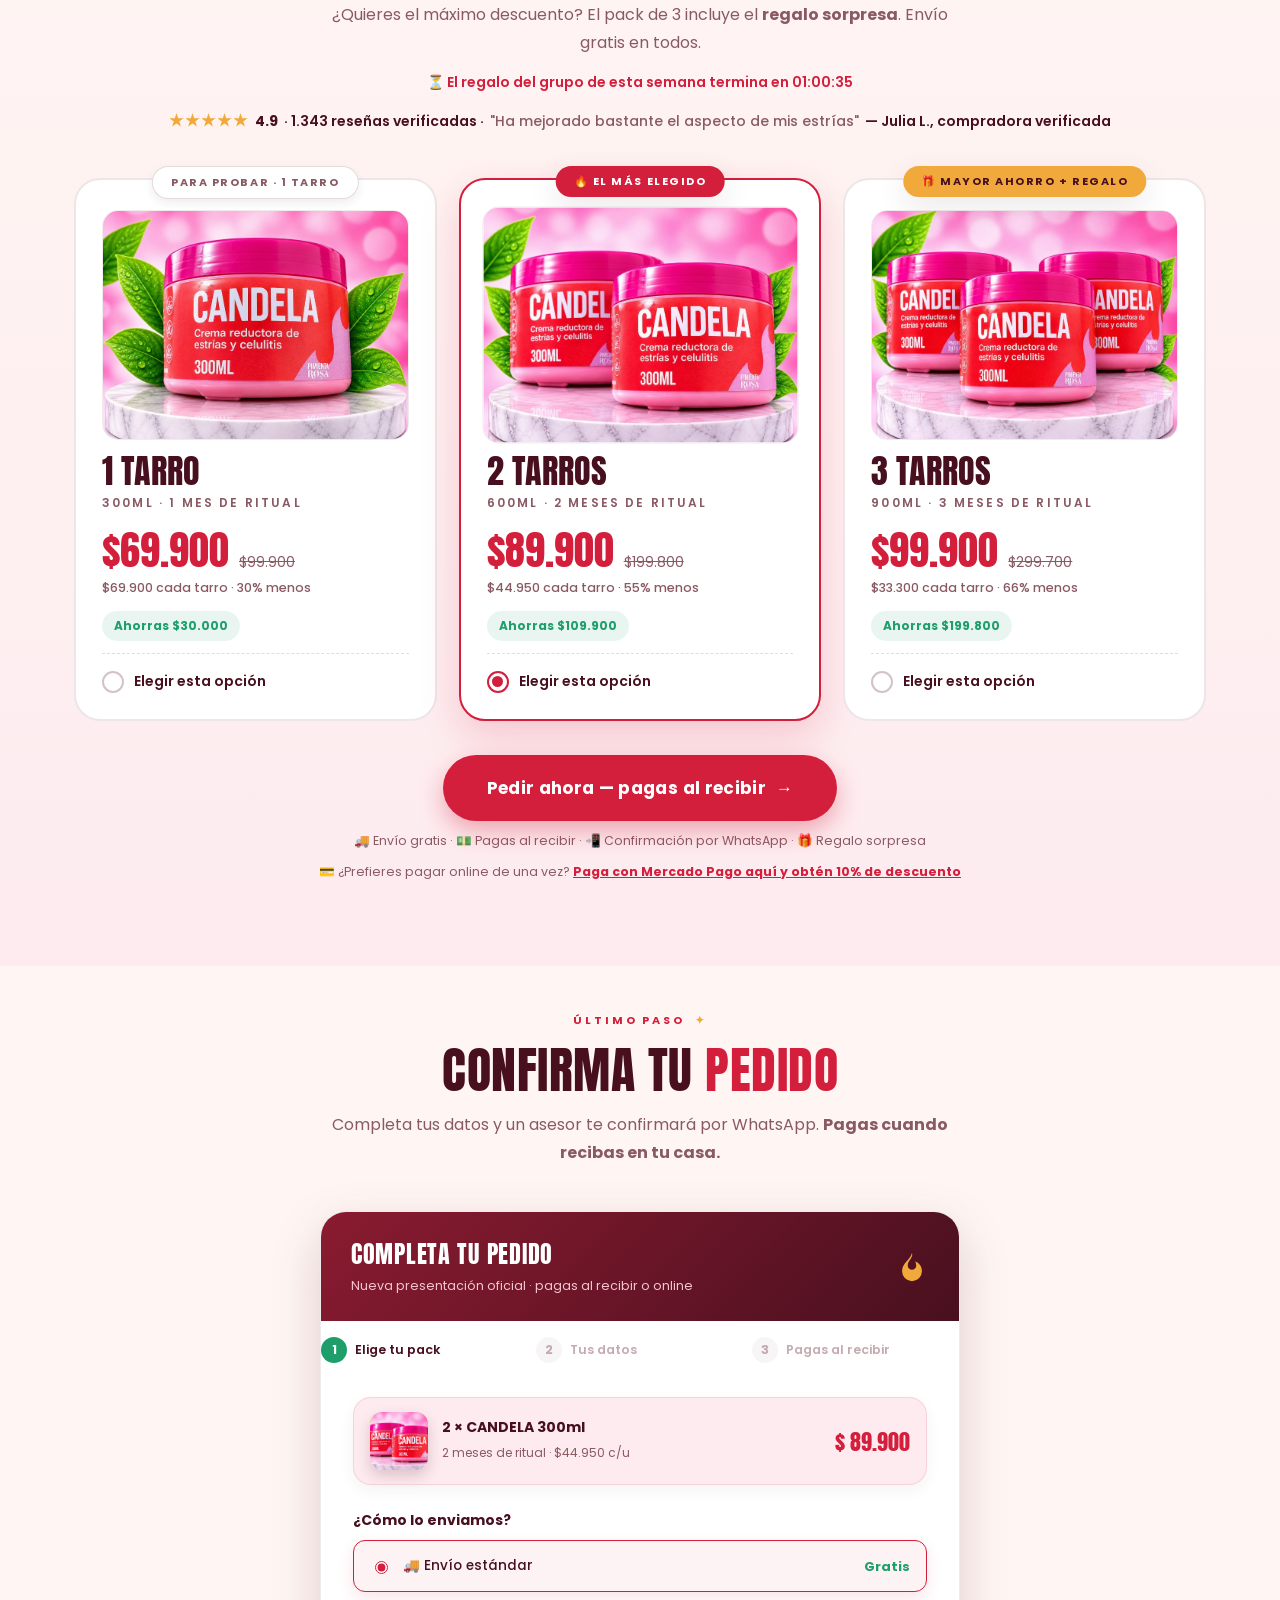
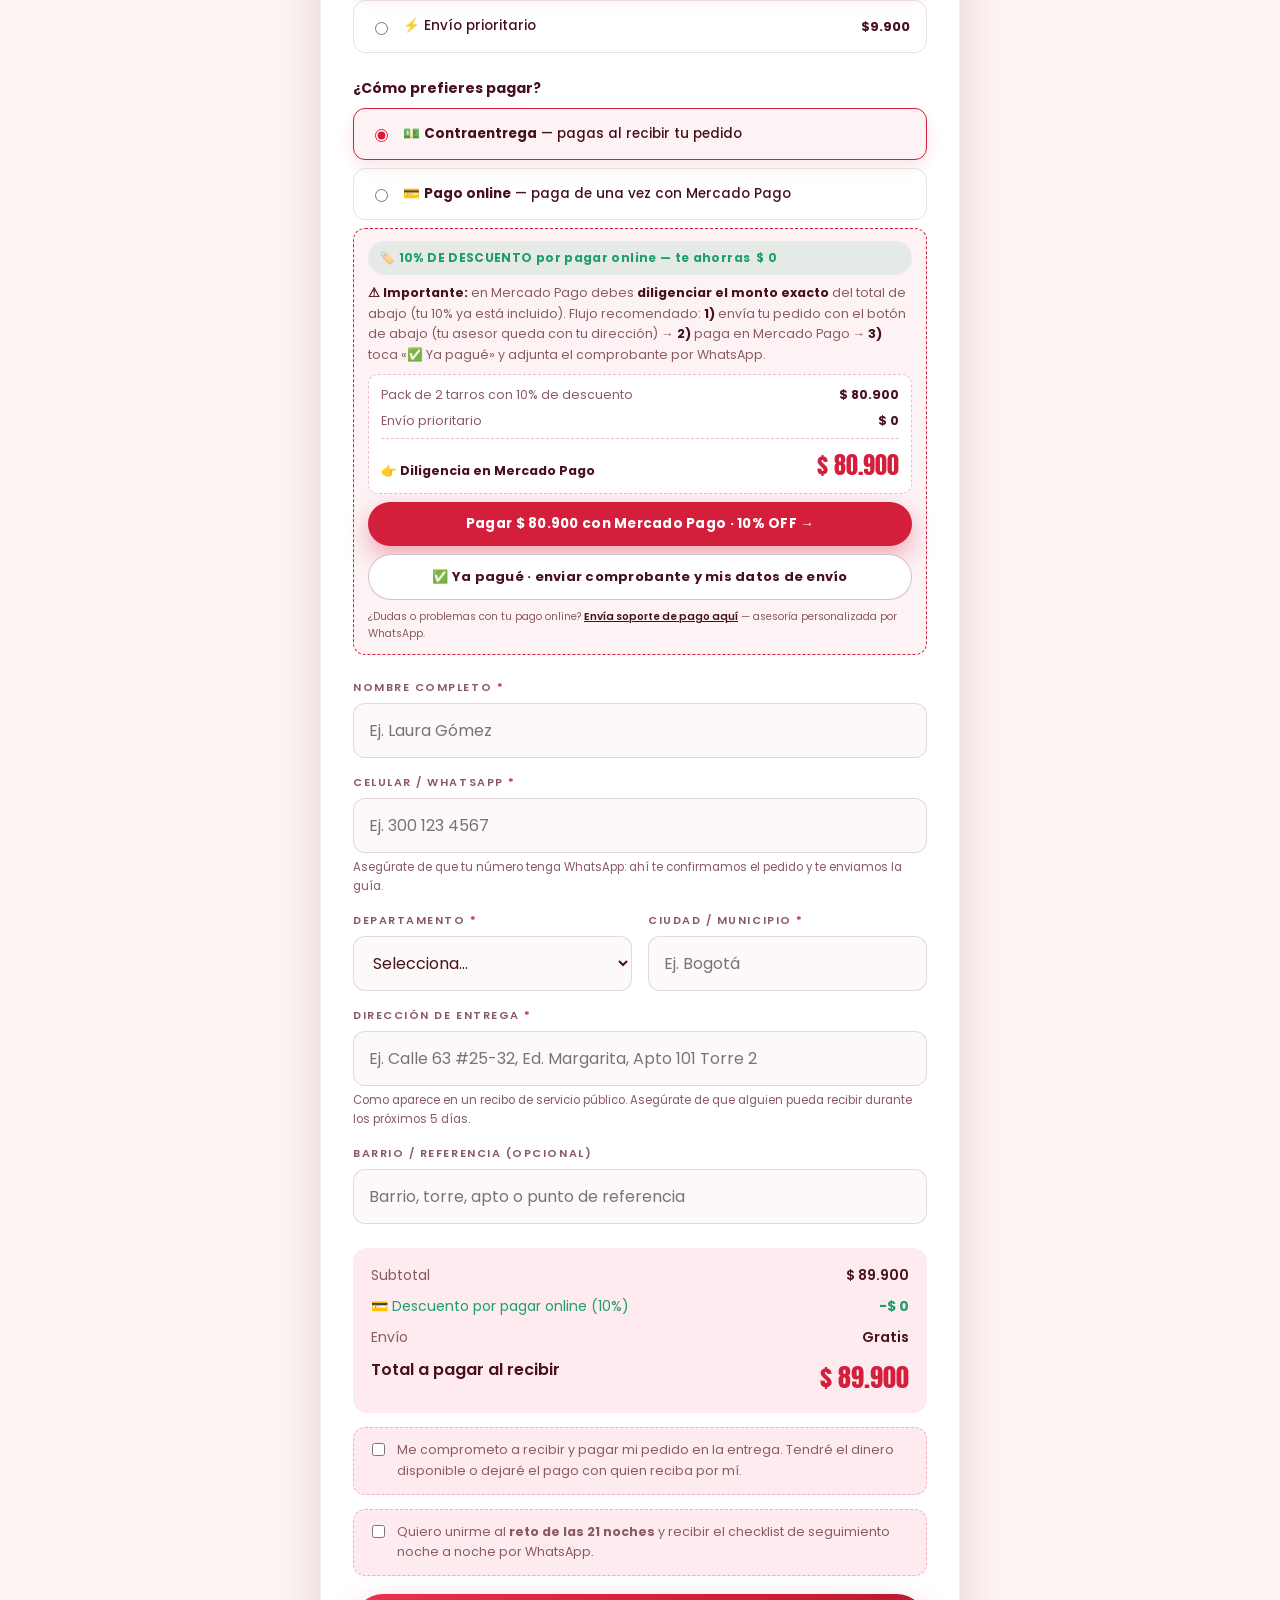
==== commit e24bd7ce: "Auditoria de eventos Meta - Purchase reporta el valor REAL de venta: track() acepta override valor y" ====
--- a/index.html
+++ b/index.html
@@ -802,6 +802,6 @@
   <a class="btn" href="#pedido" onclick="pedirDesdeSticky(event)">Pedir ahora 🔥</a>
 </div>
 
-<script src="assets/js/main.js?v=19"></script>
+<script src="assets/js/main.js?v=20"></script>
 </body>
 </html>
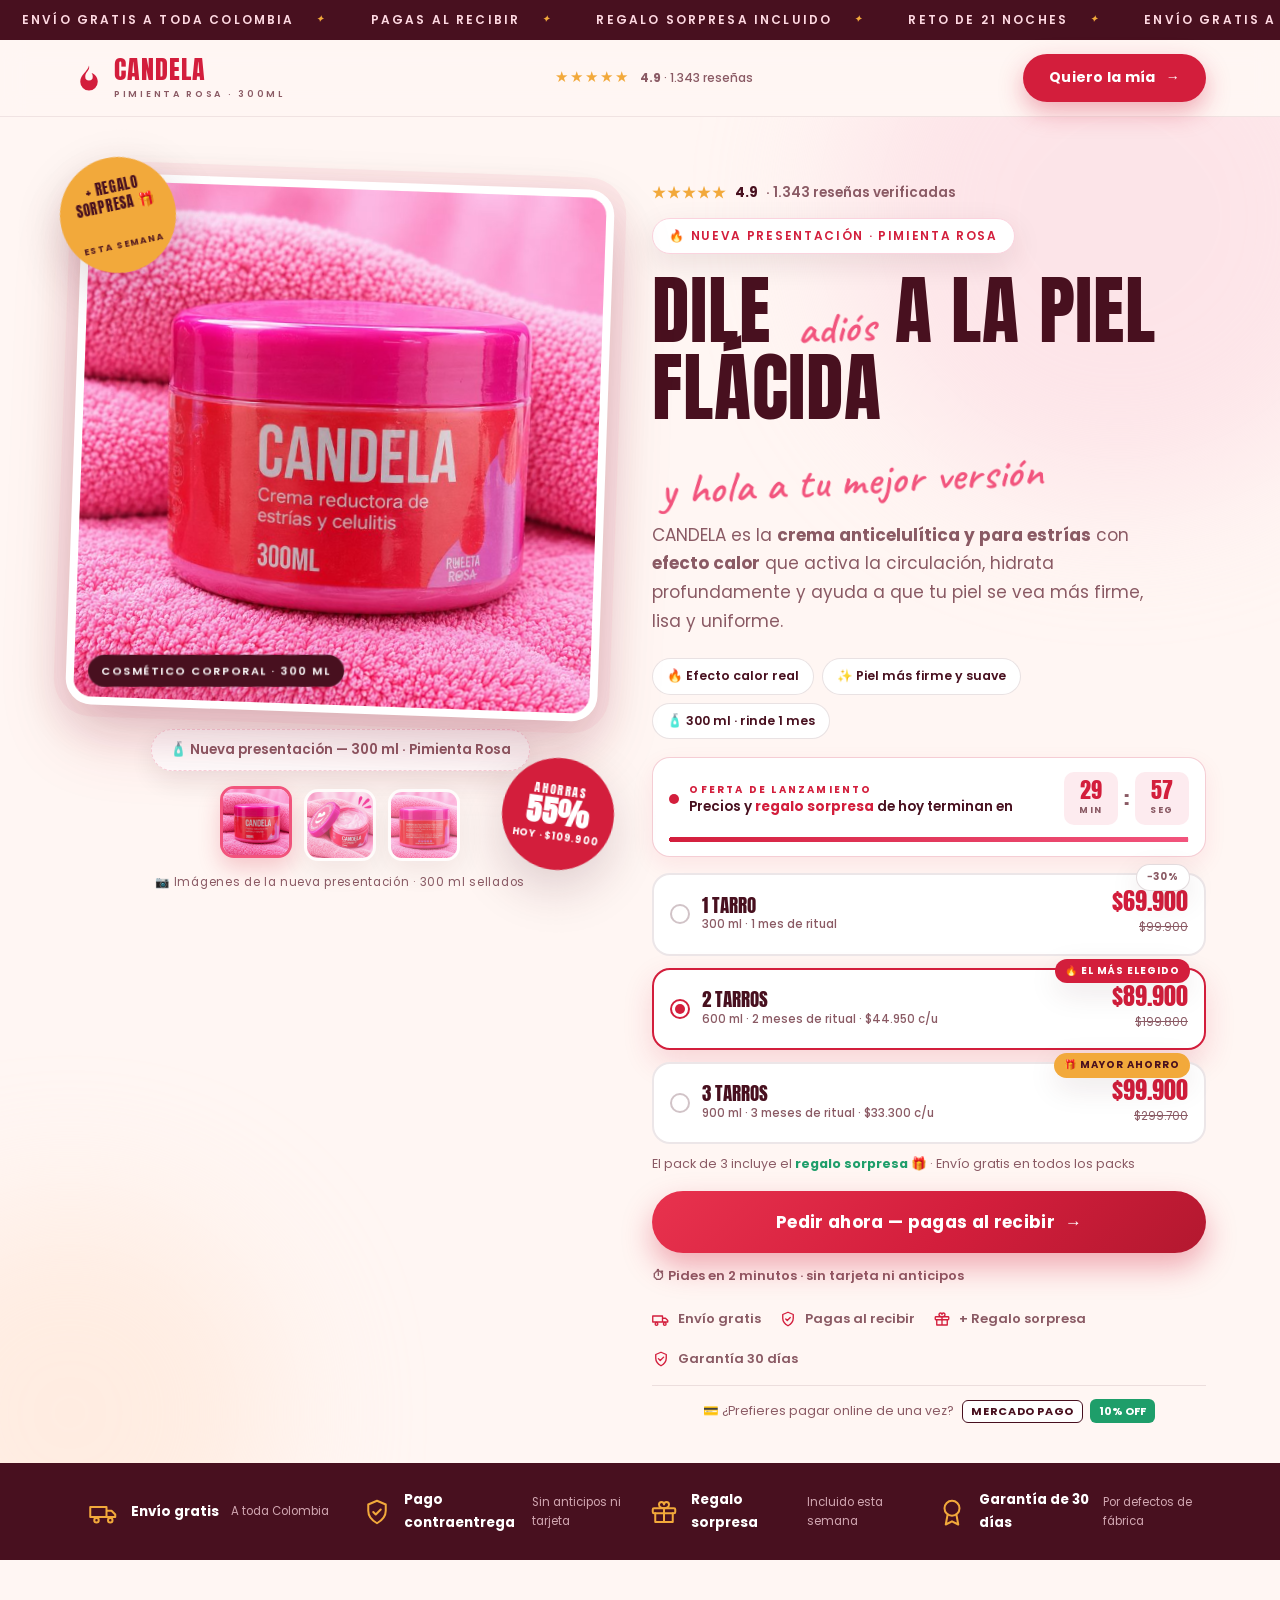
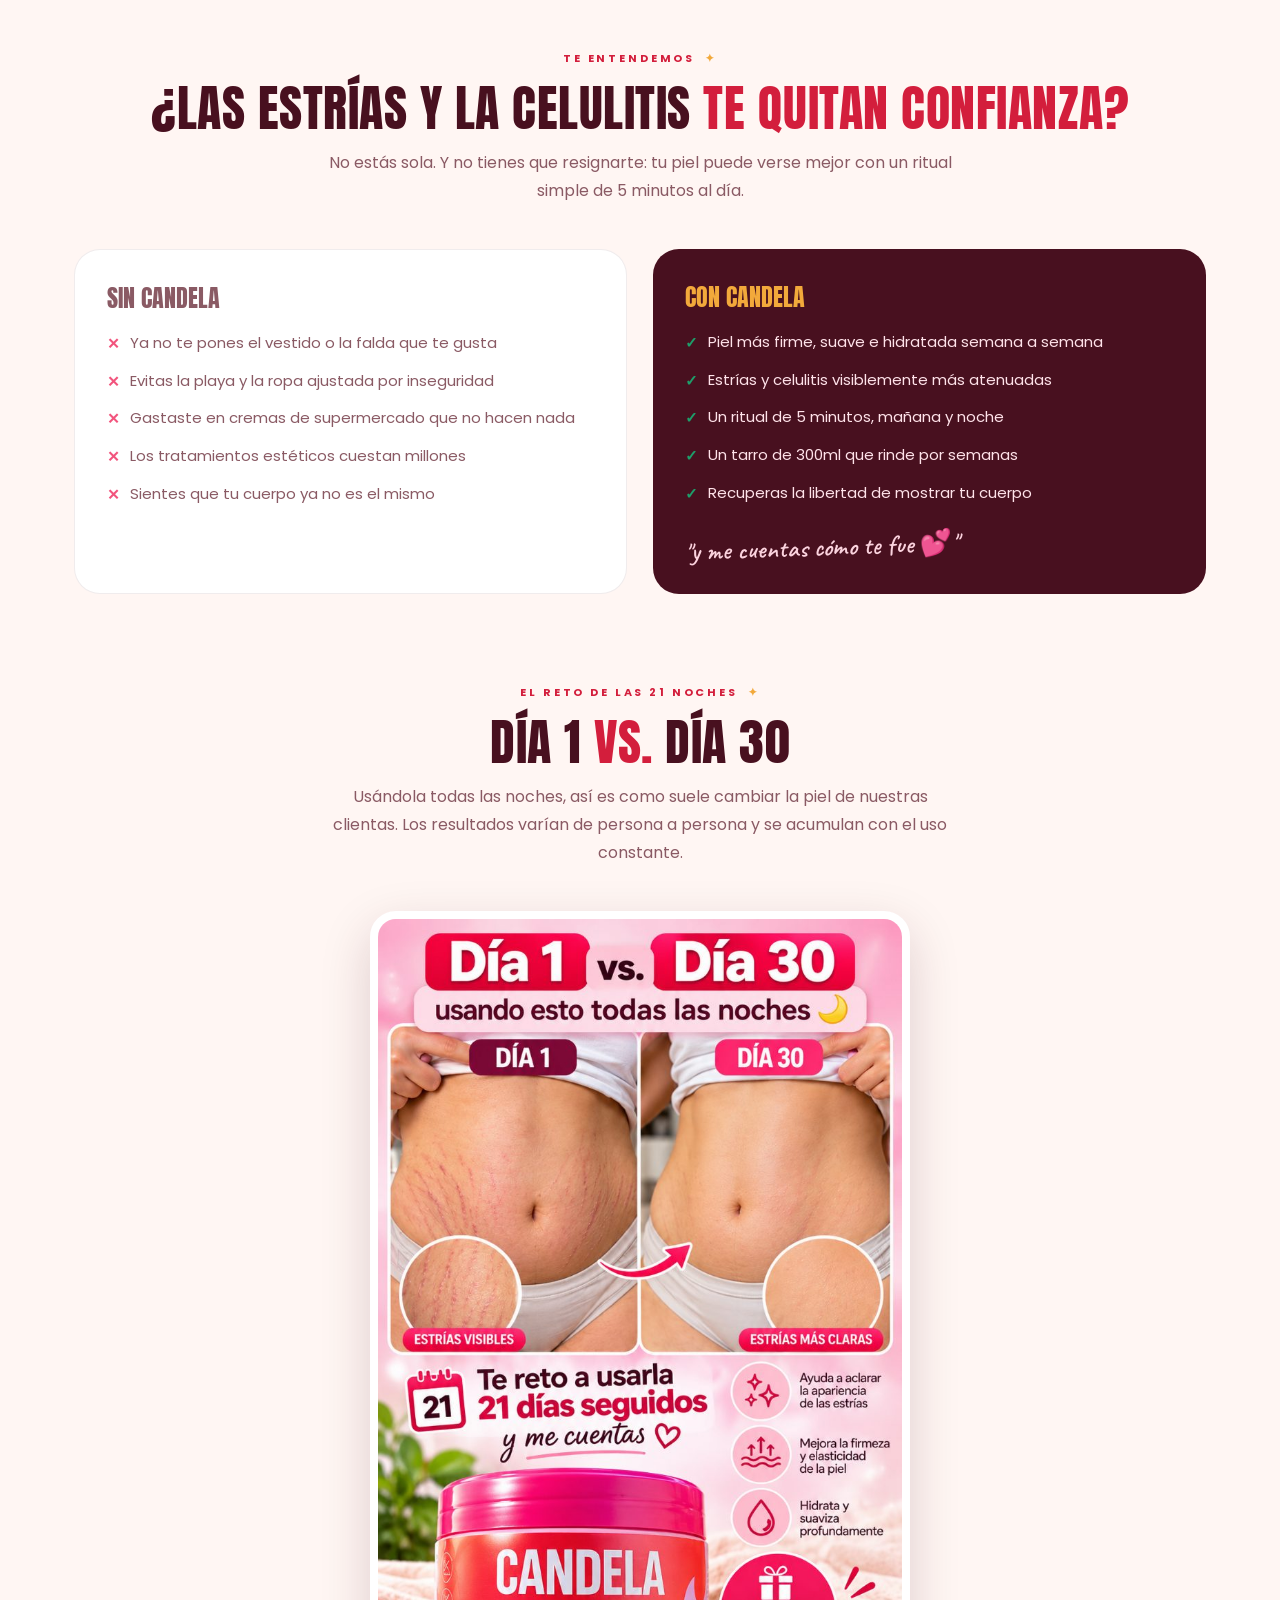
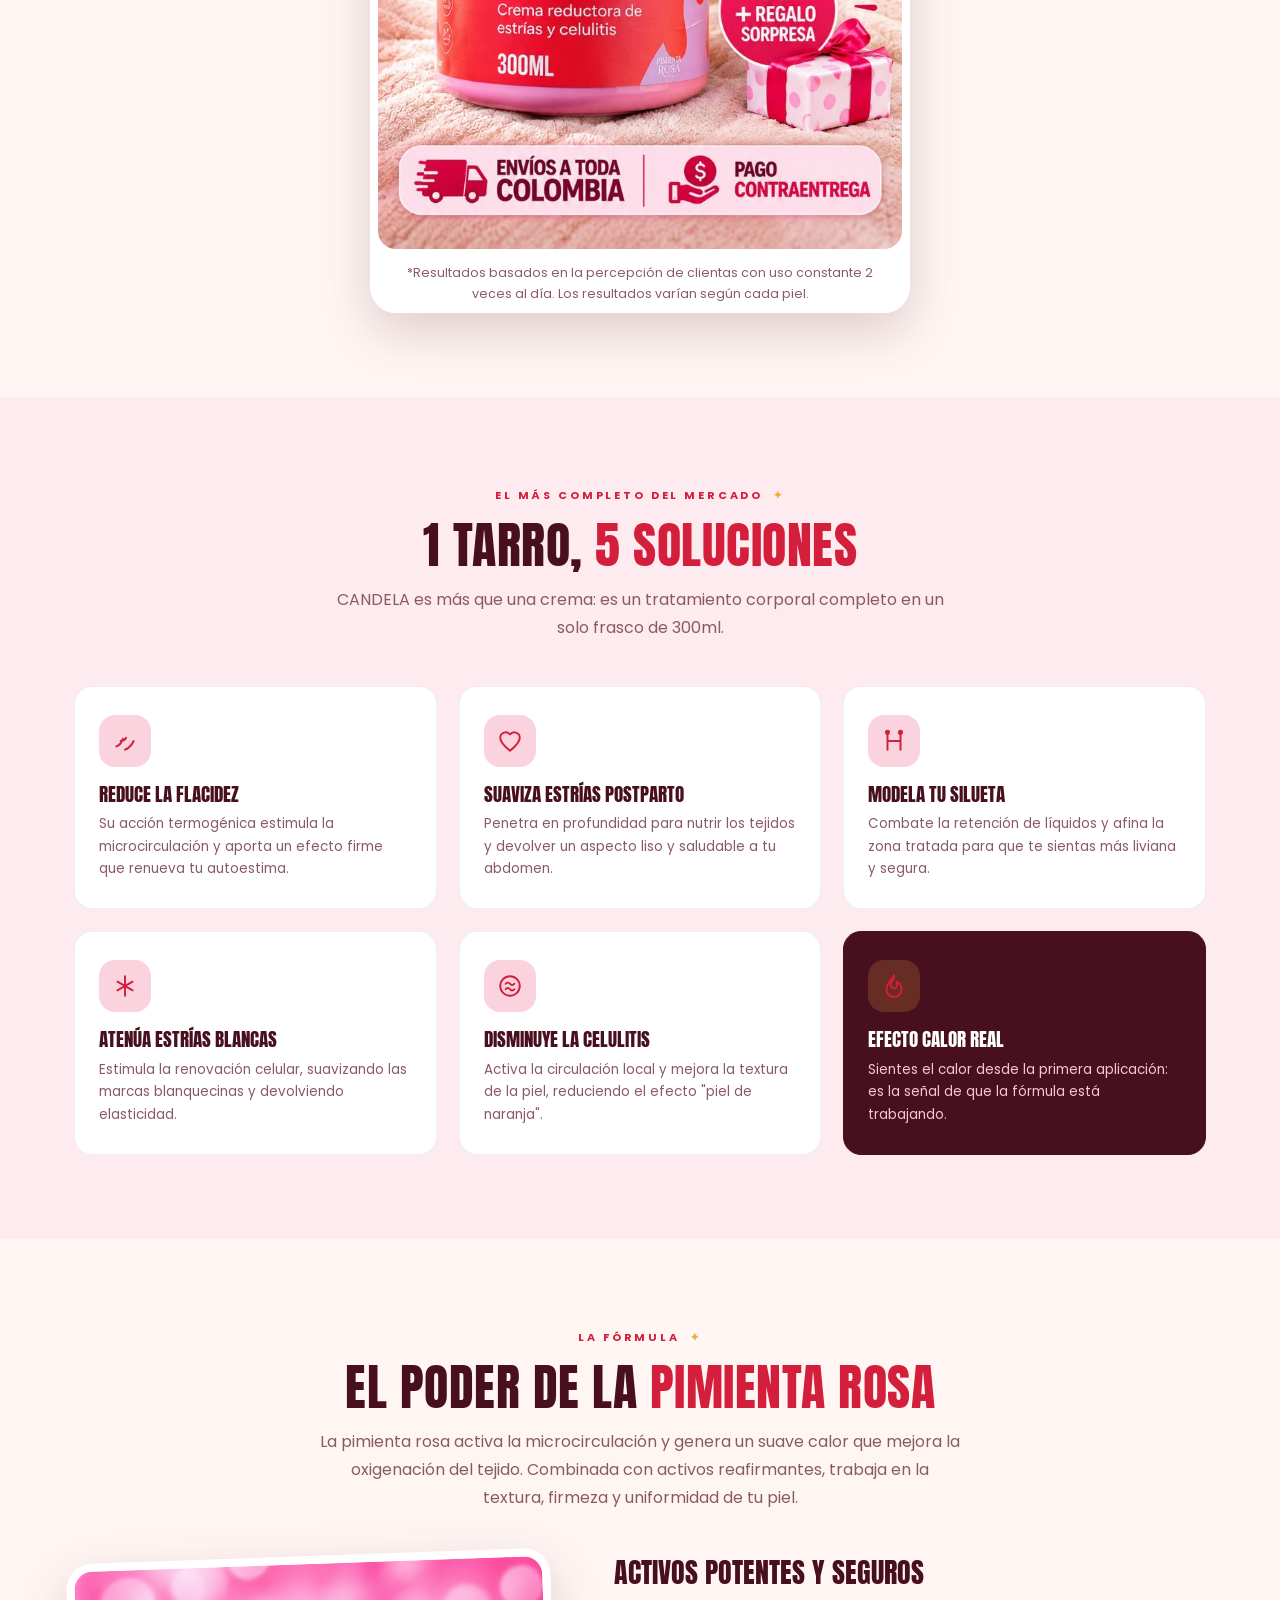
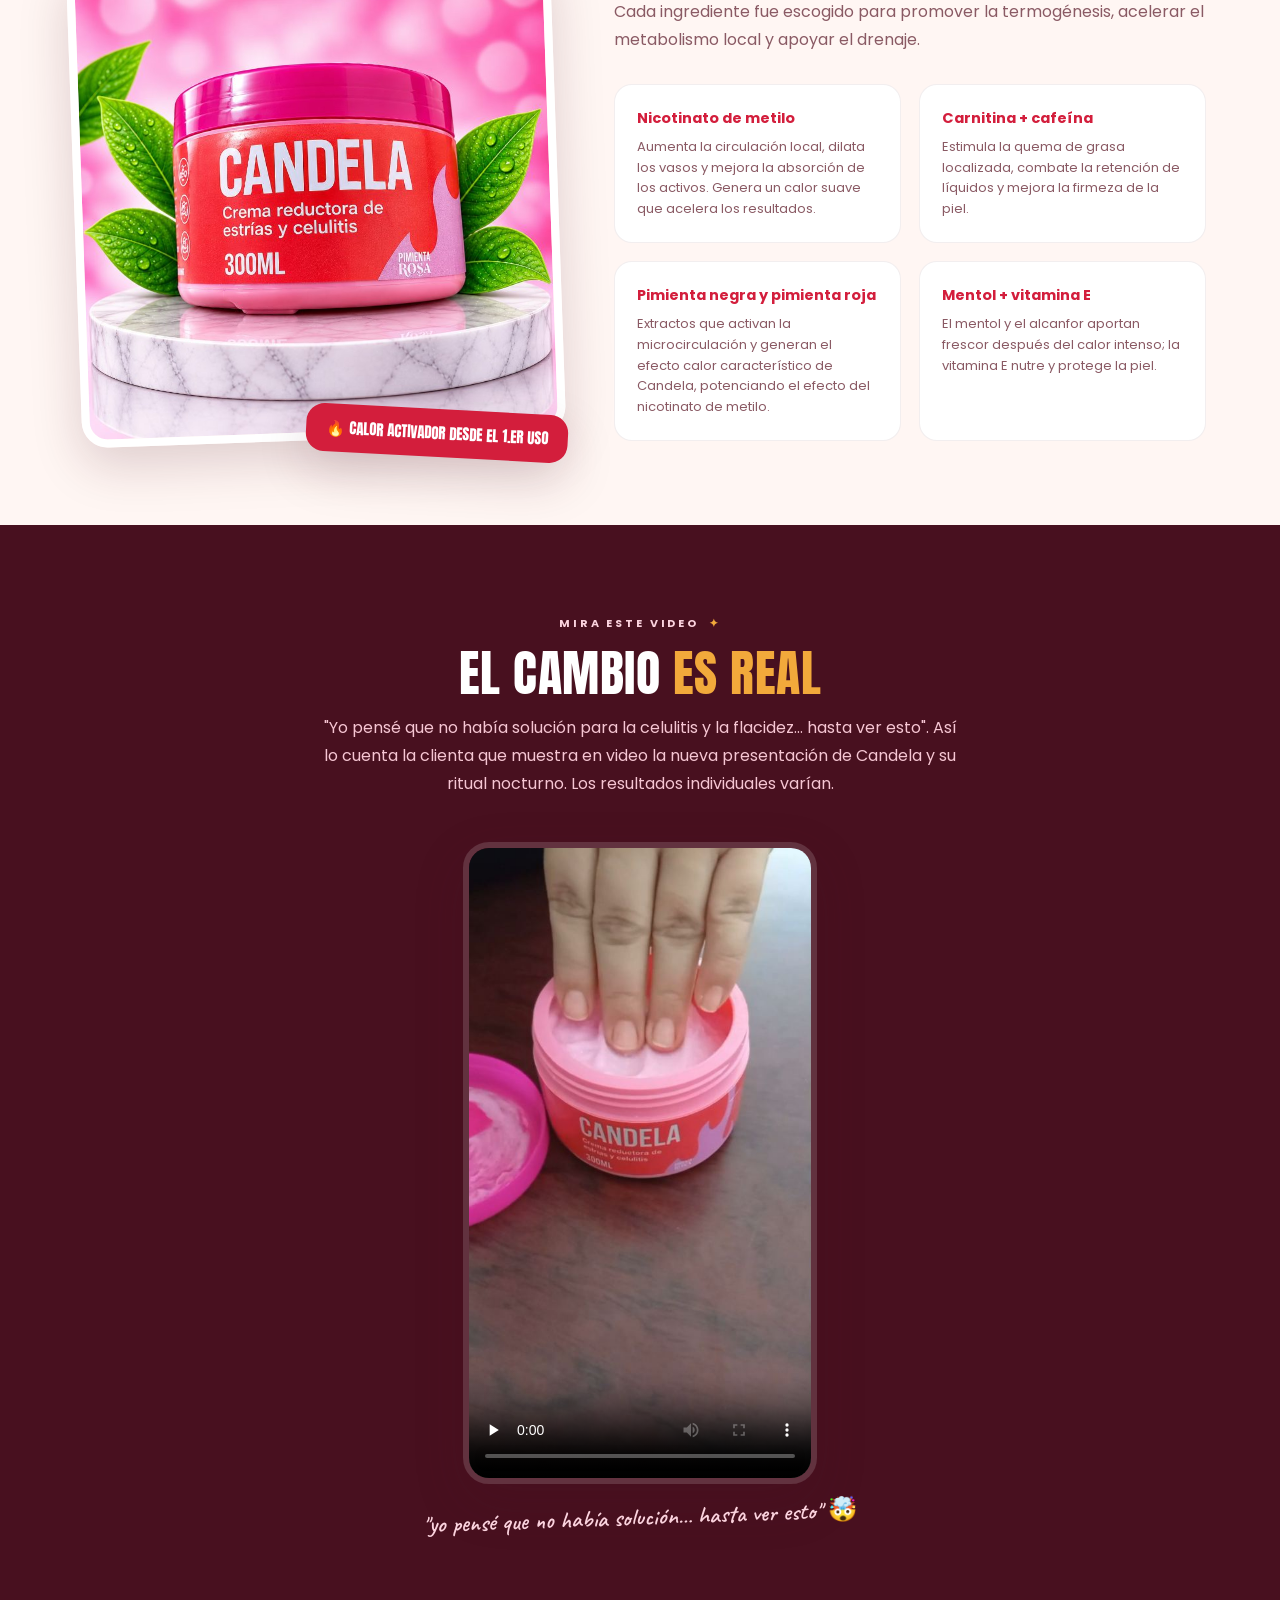
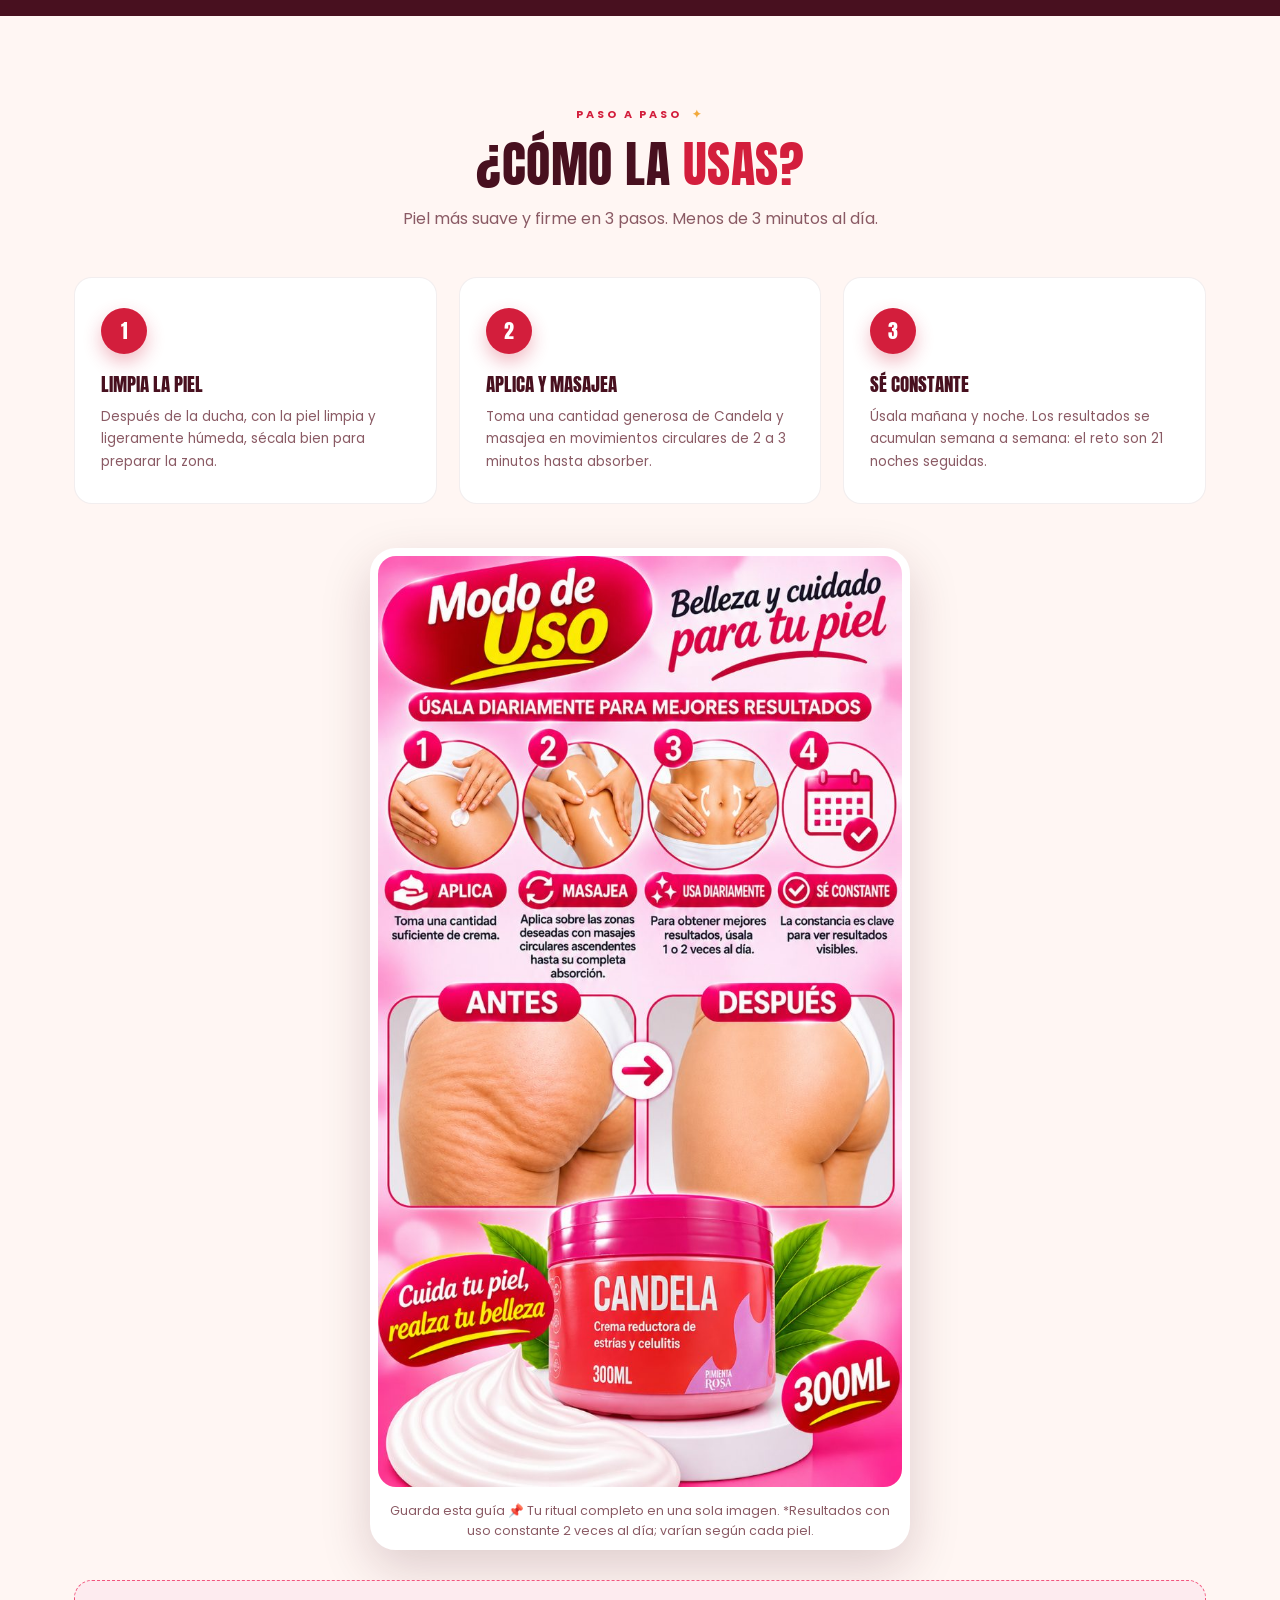
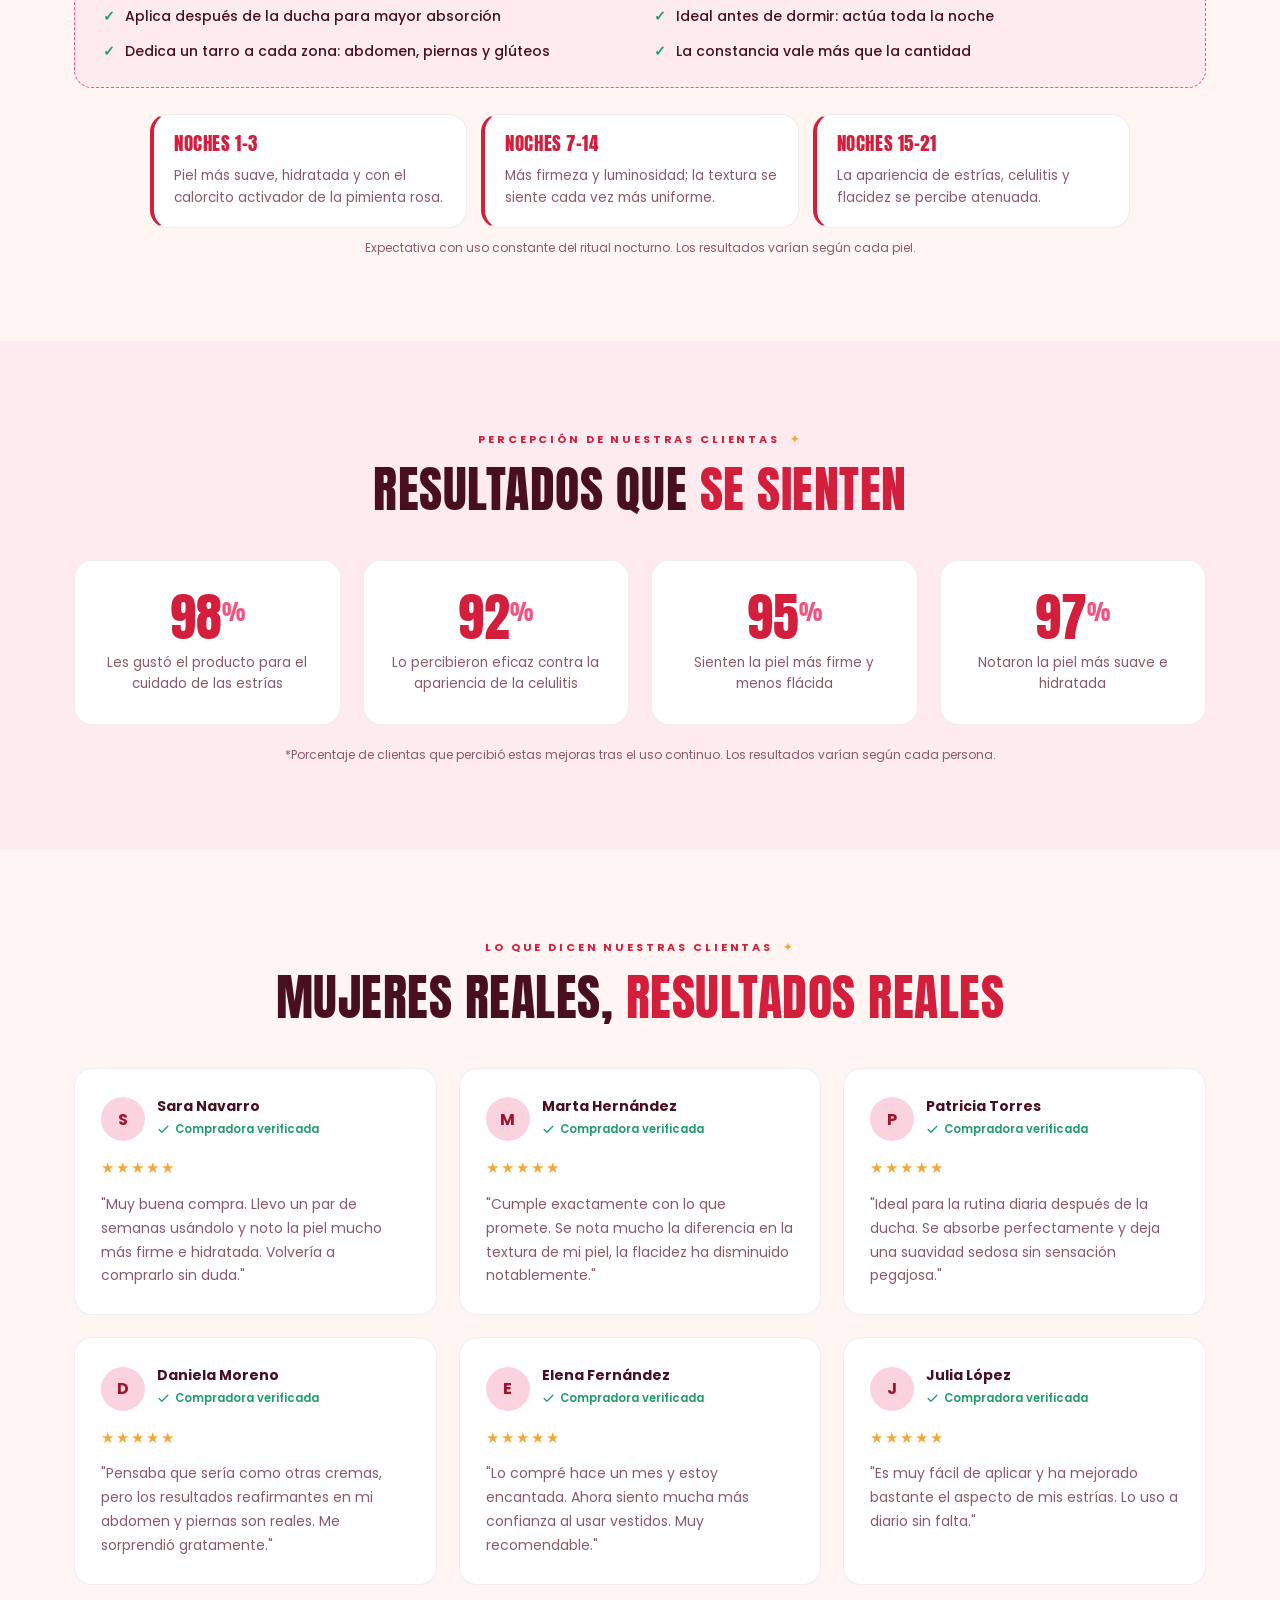
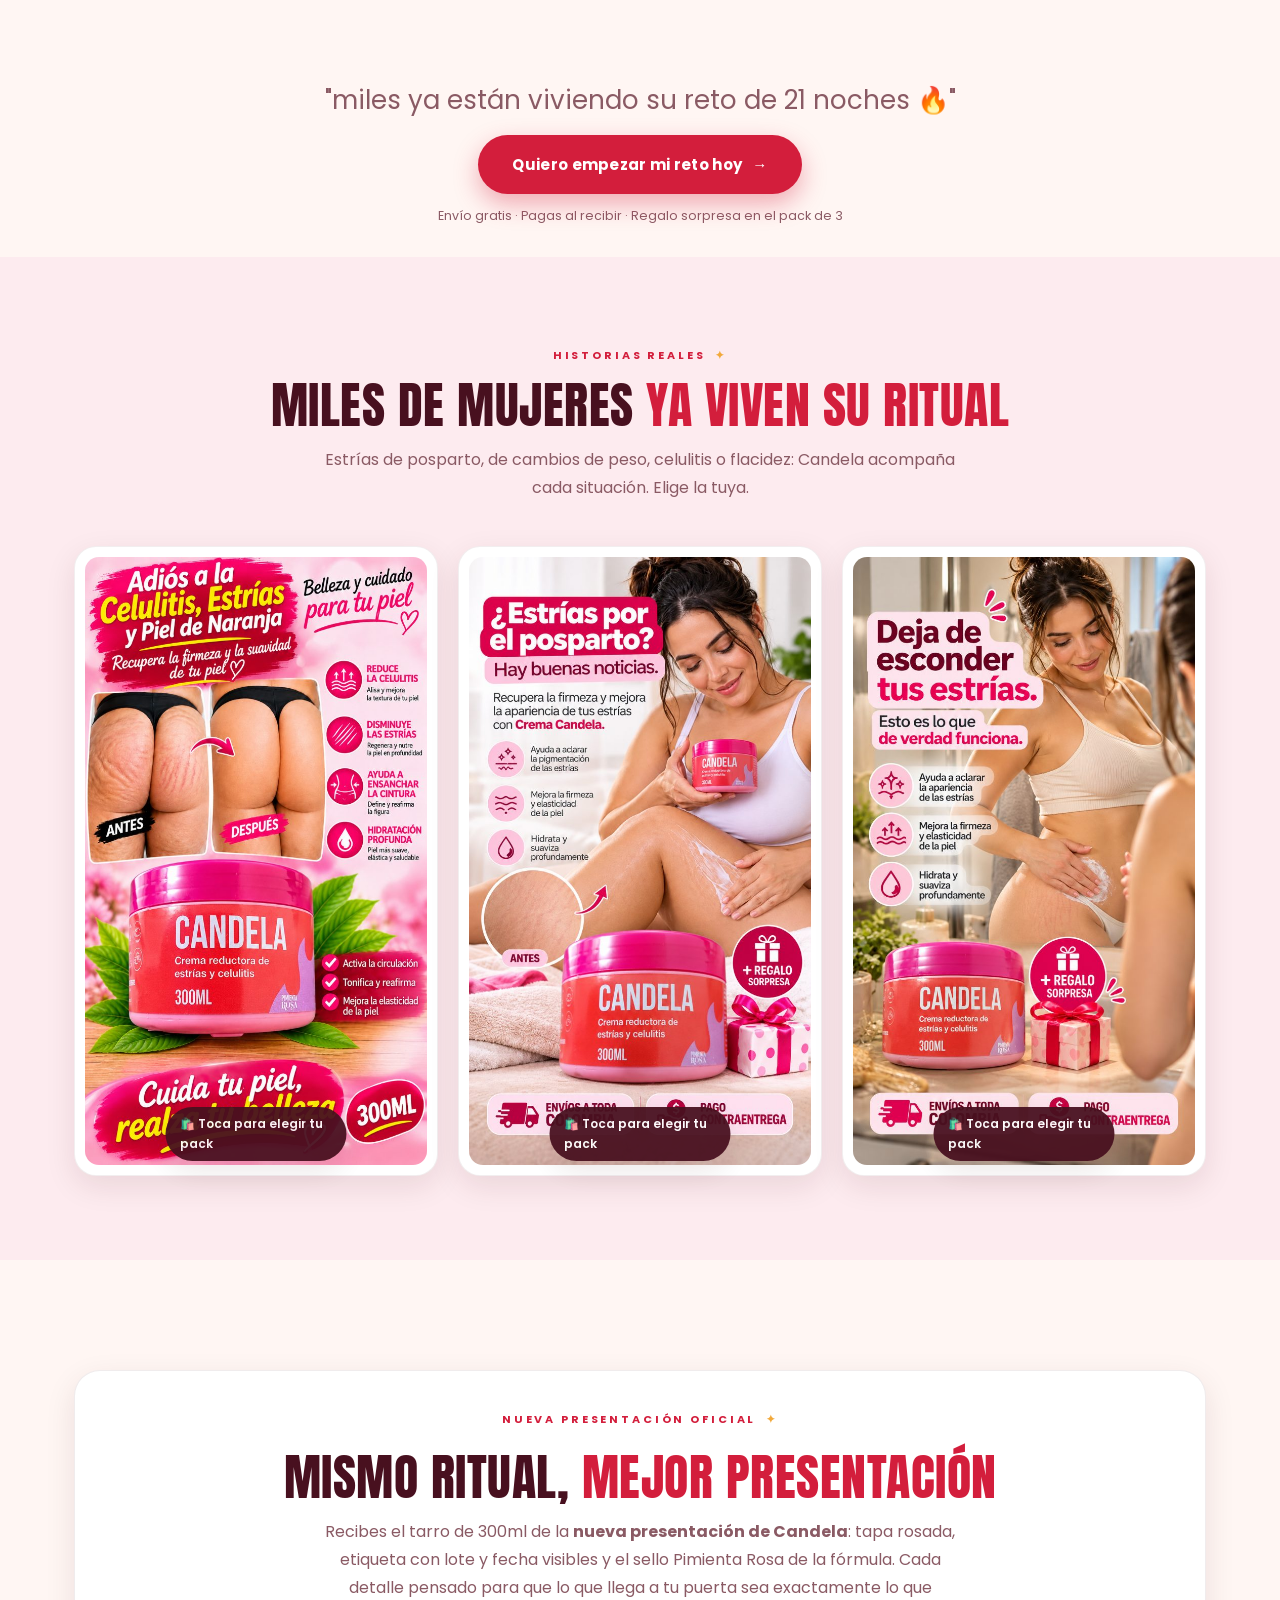
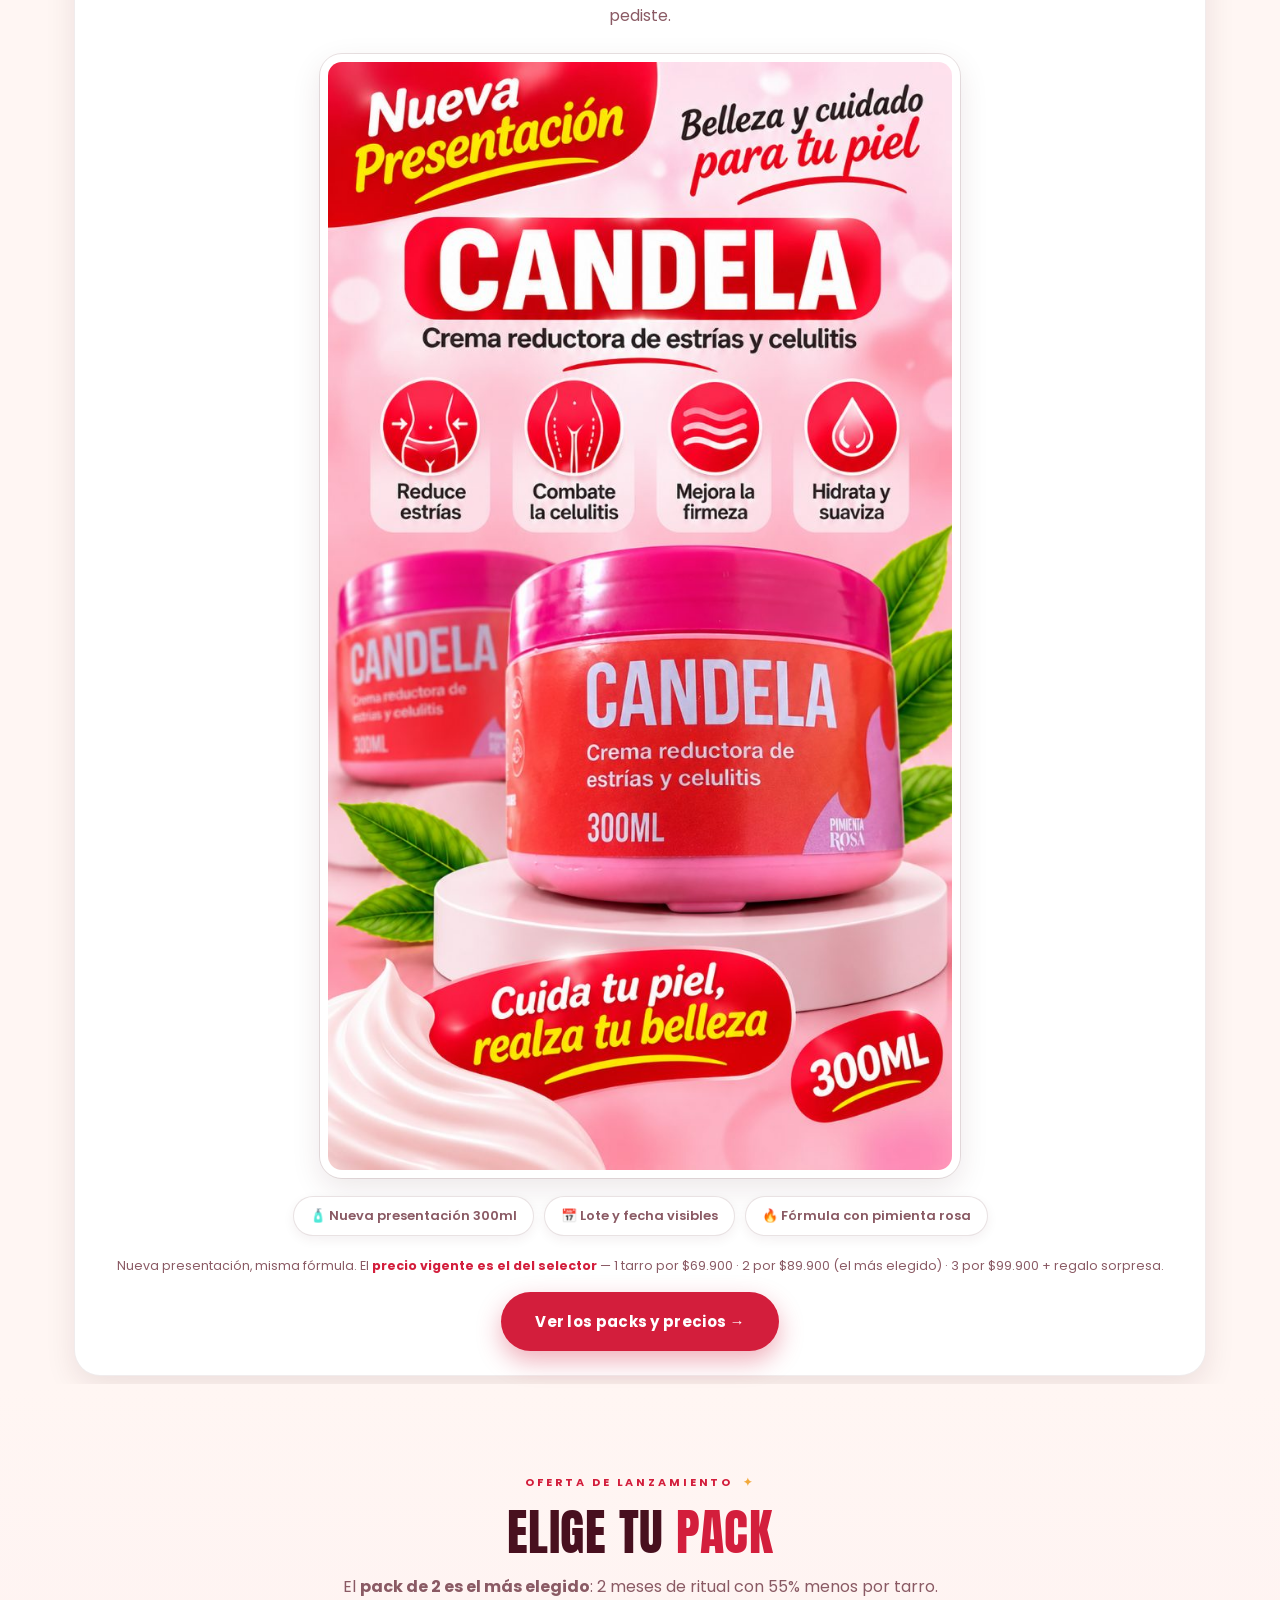
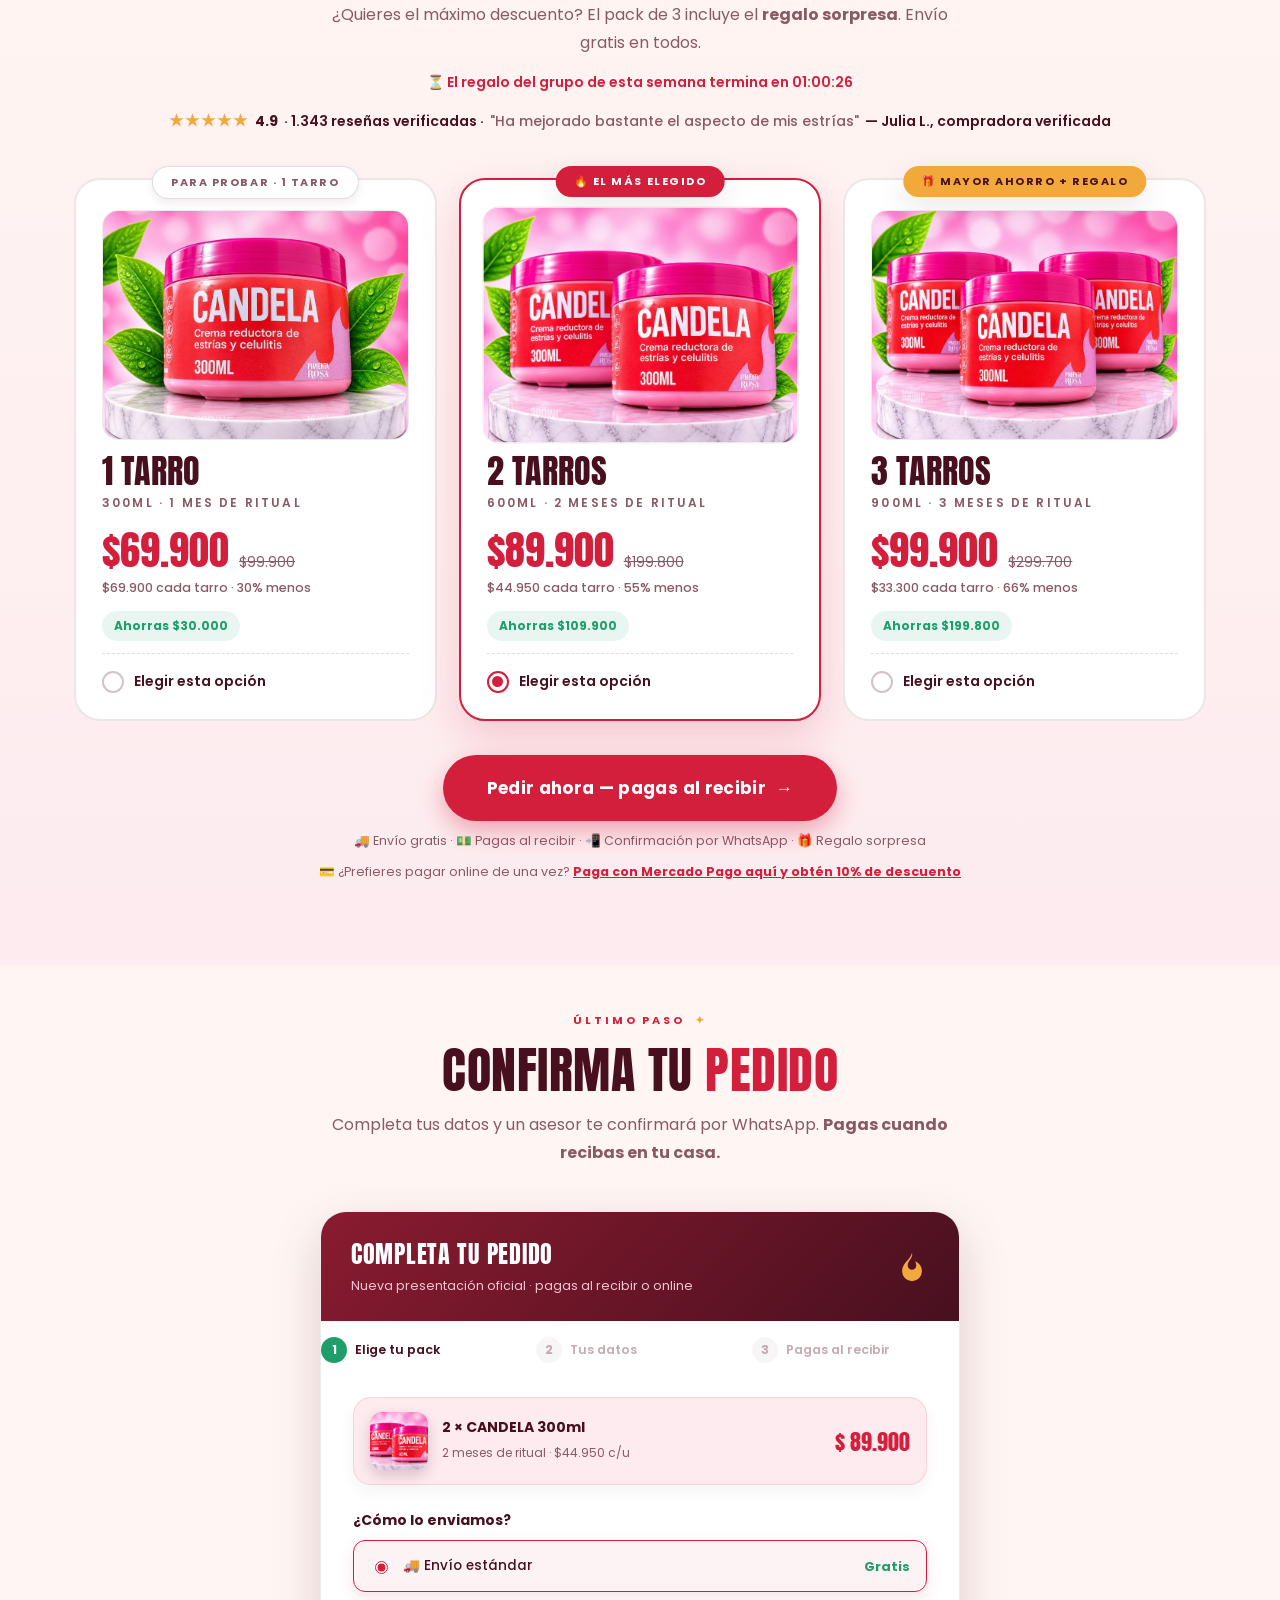
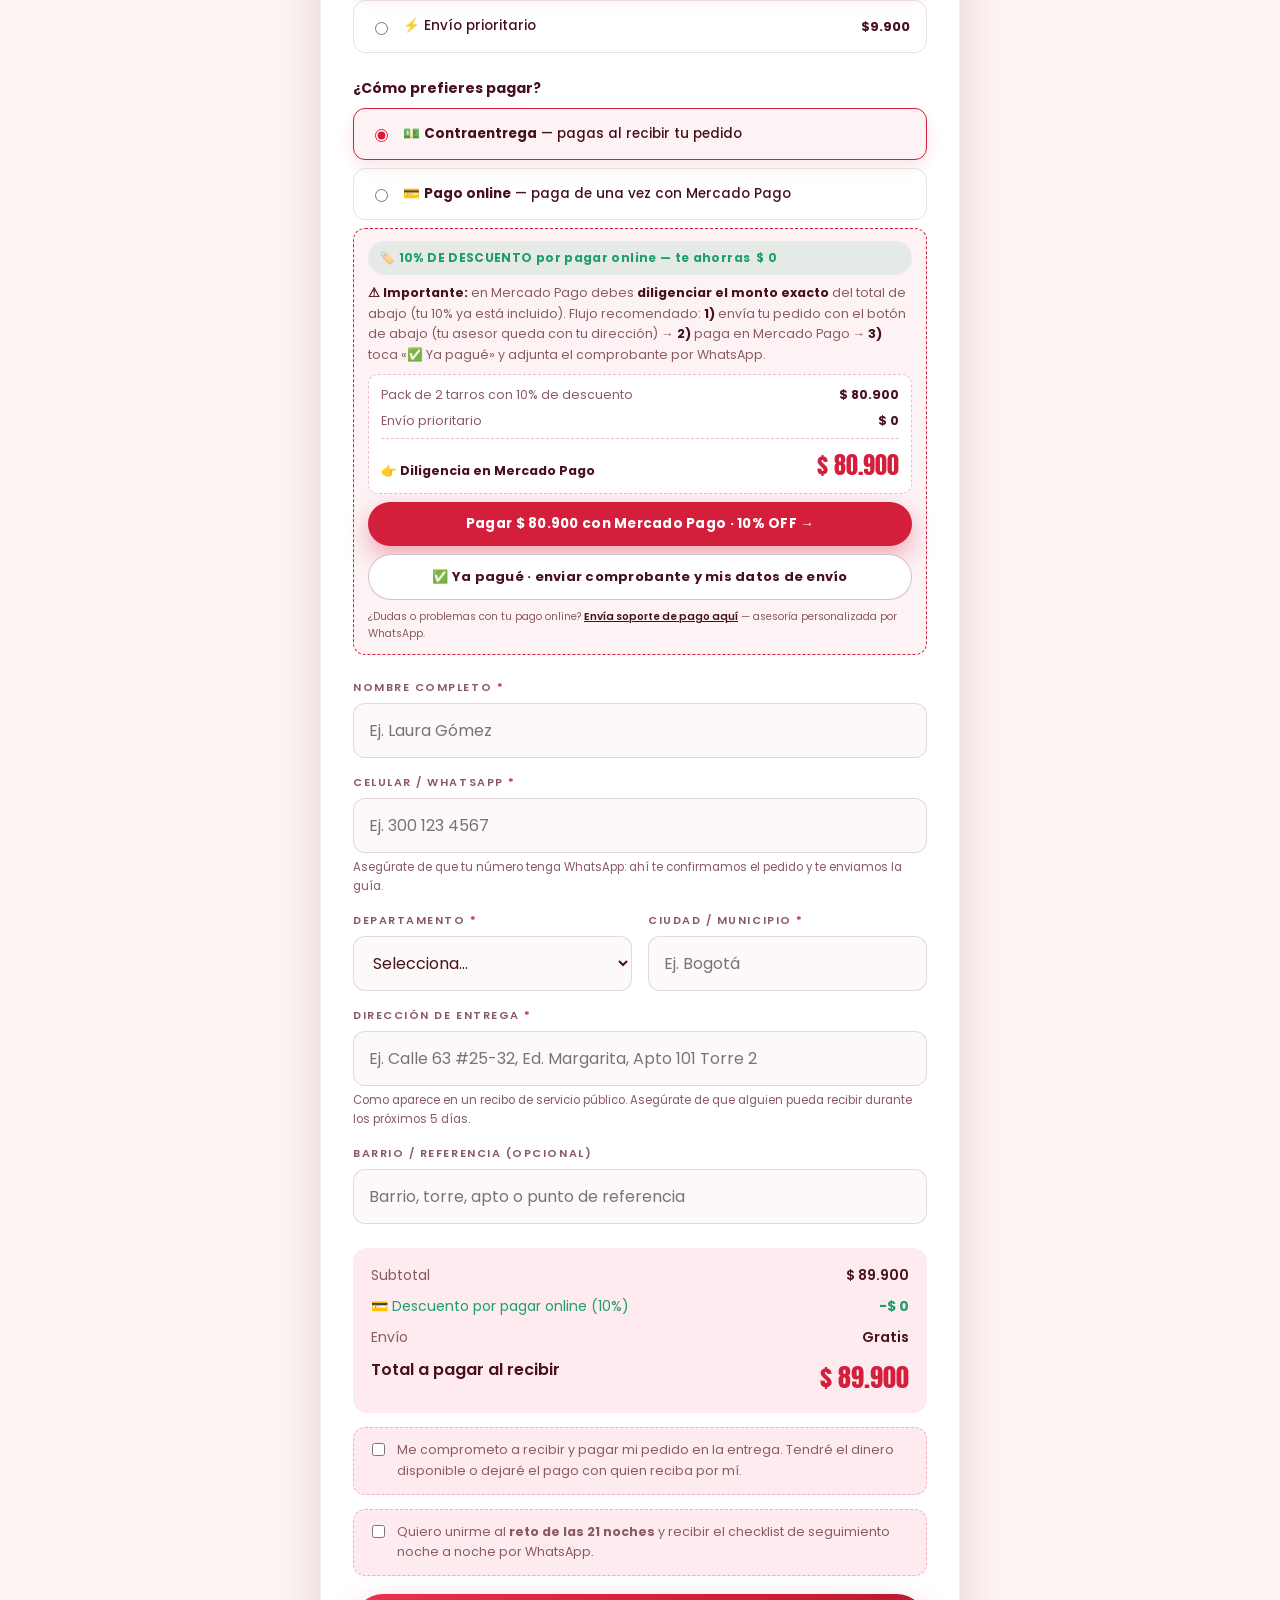
==== commit 3dd760ff: "WhatsApp de pedidos unificado al 9692: WHATSAPP_PEDIDOS pasa de 573504379870 a 573504379692 (mismo n" ====
--- a/index.html
+++ b/index.html
@@ -641,7 +641,7 @@
 
       <button class="btn cod-enviar" type="submit"><span id="btnEnviarTxt">Enviar mi pedido · Pagas al recibir</span> 🔥</button>
       <p class="cod-aviso">Sin tarjeta, sin anticipos, sin riesgo. Si tu tarro llega dañado, lo reponemos sin costo (garantía de 30 días).</p>
-      <p class="cod-aviso">¿Dudas antes de pedir o necesitas PQRS? Habla con un asesor humano por WhatsApp: <a href="https://wa.me/573504379692" target="_blank" rel="noopener" style="text-decoration:underline">+57 350 437 9692</a>. Pedidos: <a href="https://wa.me/573504379870" target="_blank" rel="noopener" style="text-decoration:underline">+57 350 437 9870</a>.</p>
+      <p class="cod-aviso">¿Dudas antes de pedir o necesitas PQRS? Habla con un asesor humano por WhatsApp: <a href="https://wa.me/573504379692" target="_blank" rel="noopener" style="text-decoration:underline">+57 350 437 9692</a> (pedidos, información y PQRS).</p>
       <p class="cod-aviso">💳 También puedes pagar online de una vez con <b>10% de descuento</b>: <a href="https://link.mercadopago.com.co/ziayiki" target="_blank" rel="noopener" onclick="if(window.fbq)fbq('trackCustom','PagoOnline',{ubicacion:'pedido'});if(window.gtag)gtag('event','pago_online');window.dataLayer=window.dataLayer||[];window.dataLayer.push({event:'pago_online'});" style="color:var(--rojo);font-weight:700;text-decoration:underline">enlace seguro de Mercado Pago</a>. Diligencia el monto de tu pack con el descuento y envía el comprobante a tu asesor por WhatsApp.</p>
         </form>
       </div>
@@ -714,7 +714,7 @@
       </div>
       <div class="faq-item reveal">
         <button class="faq-q">¿Qué pasa si pagué online pero no envié mis datos? <span class="mas">+</span></button>
-        <div class="faq-a"><p>No te preocupes: recibimos la notificación de pago de Mercado Pago con tu nombre y correo, y un asesor te contacta para completar tu dirección de envío. Para agilizarlo, escribe al WhatsApp de pedidos <a href="https://wa.me/573504379870" target="_blank" rel="noopener" style="text-decoration:underline">+57 350 437 9870</a> con tu comprobante y tus datos: nombre completo, celular, departamento, ciudad y dirección.</p></div>
+        <div class="faq-a"><p>No te preocupes: recibimos la notificación de pago de Mercado Pago con tu nombre y correo, y un asesor te contacta para completar tu dirección de envío. Para agilizarlo, escribe al WhatsApp de pedidos <a href="https://wa.me/573504379692" target="_blank" rel="noopener" style="text-decoration:underline">+57 350 437 9692</a> con tu comprobante y tus datos: nombre completo, celular, departamento, ciudad y dirección.</p></div>
       </div>
       <div class="faq-item reveal">
         <button class="faq-q">¿Cuánto tarda el envío? <span class="mas">+</span></button>
@@ -769,8 +769,7 @@
       <a href="privacidad.html">Política de privacidad y datos</a>
       <a href="garantias.html">Garantías, cambios y retracto</a>
       <a href="envios.html">Envíos y pagos</a>
-      <a href="https://wa.me/573504379870" target="_blank" rel="noopener">Pedidos: WhatsApp +57 350 437 9870</a>
-      <a href="https://wa.me/573504379692" target="_blank" rel="noopener">Información y PQRS: WhatsApp +57 350 437 9692</a>
+      <a href="https://wa.me/573504379692" target="_blank" rel="noopener">Pedidos e información: WhatsApp +57 350 437 9692</a>
     </nav>
     <p class="legal">Producto cosmético de uso tópico. Este sitio no ofrece consejos médicos: los resultados cosméticos varían según cada persona. No aplicar sobre piel irritada o heridas; evitar el contacto con los ojos. Mantener fuera del alcance de los niños. Si presentas una reacción desfavorable, suspende su uso y consulta a tu médico. Si estás embarazada o en lactancia, consulta primero con tu médico.</p>
     <p class="copy">© <span id="anio">2026</span> CANDELA · Envíos y pago contraentrega en toda Colombia · Hecho con 🔥 en Colombia</p>
@@ -802,6 +801,6 @@
   <a class="btn" href="#pedido" onclick="pedirDesdeSticky(event)">Pedir ahora 🔥</a>
 </div>
 
-<script src="assets/js/main.js?v=20"></script>
+<script src="assets/js/main.js?v=21"></script>
 </body>
 </html>
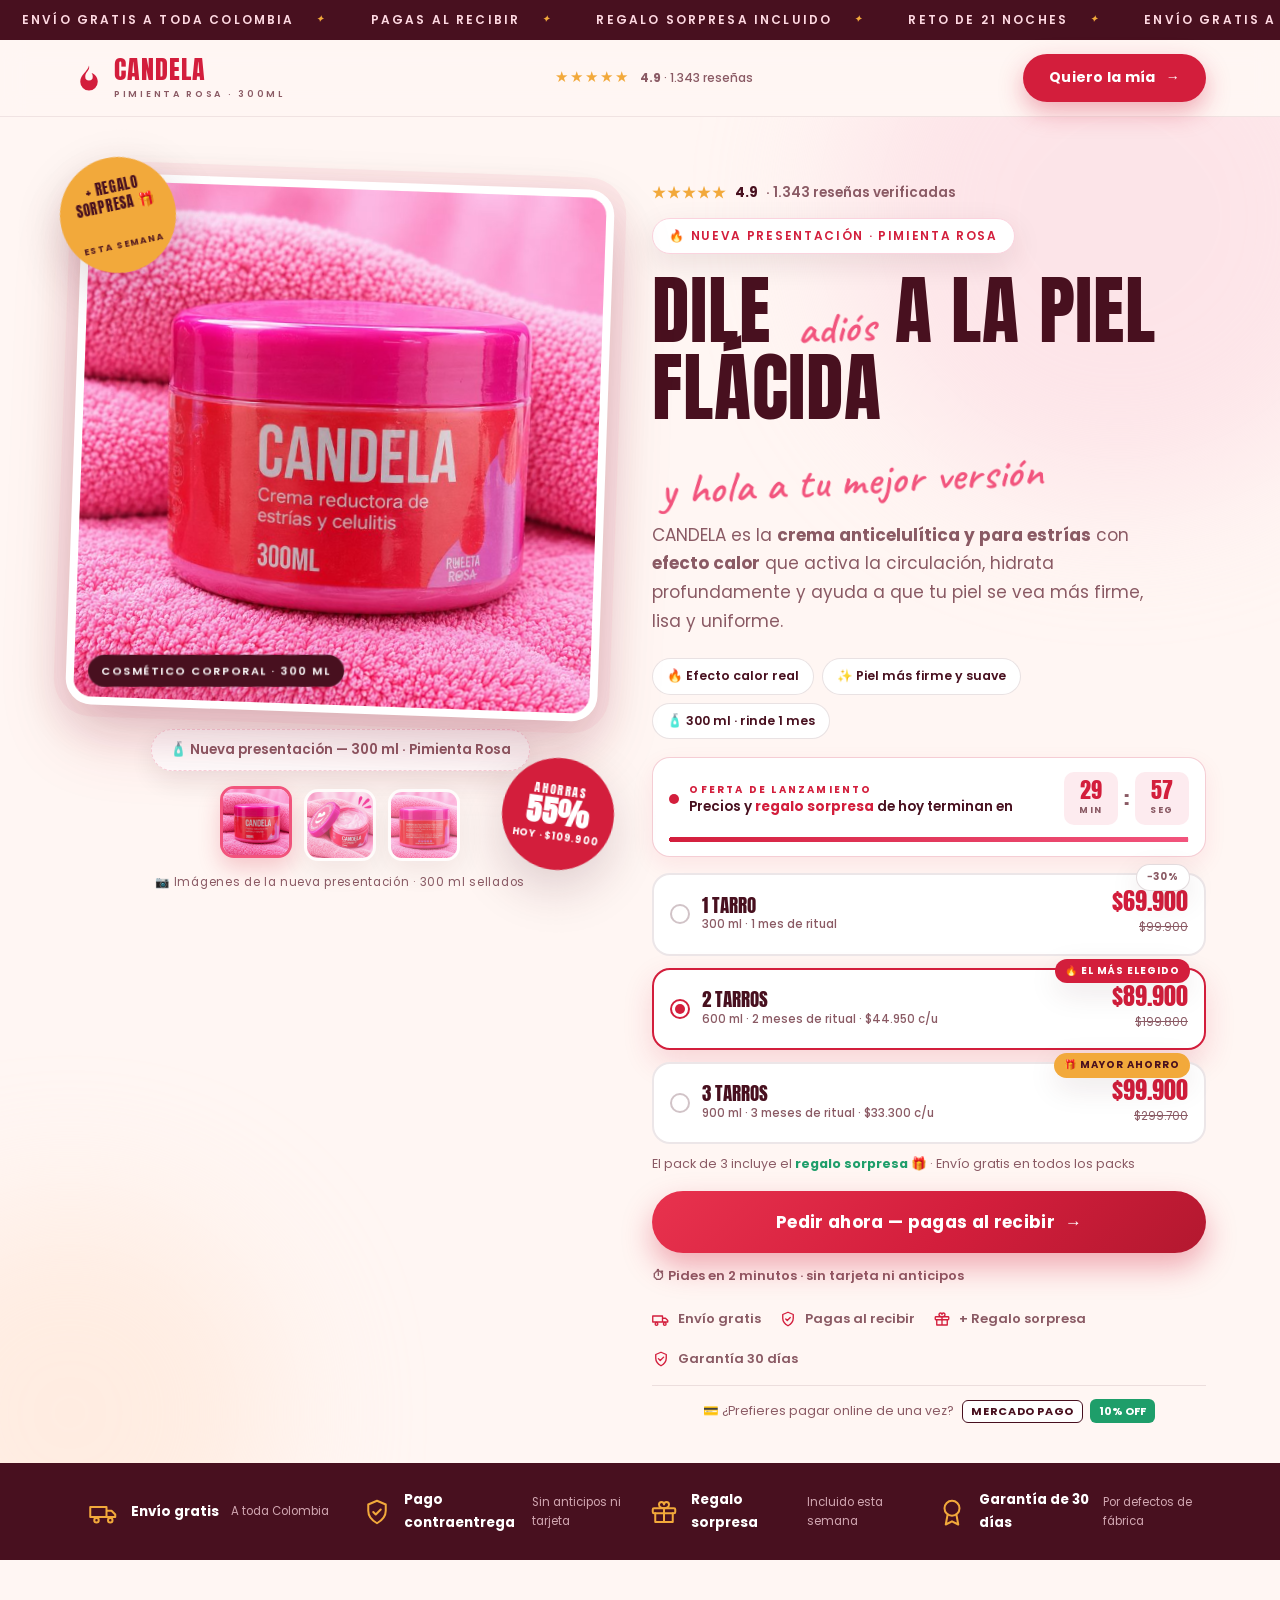
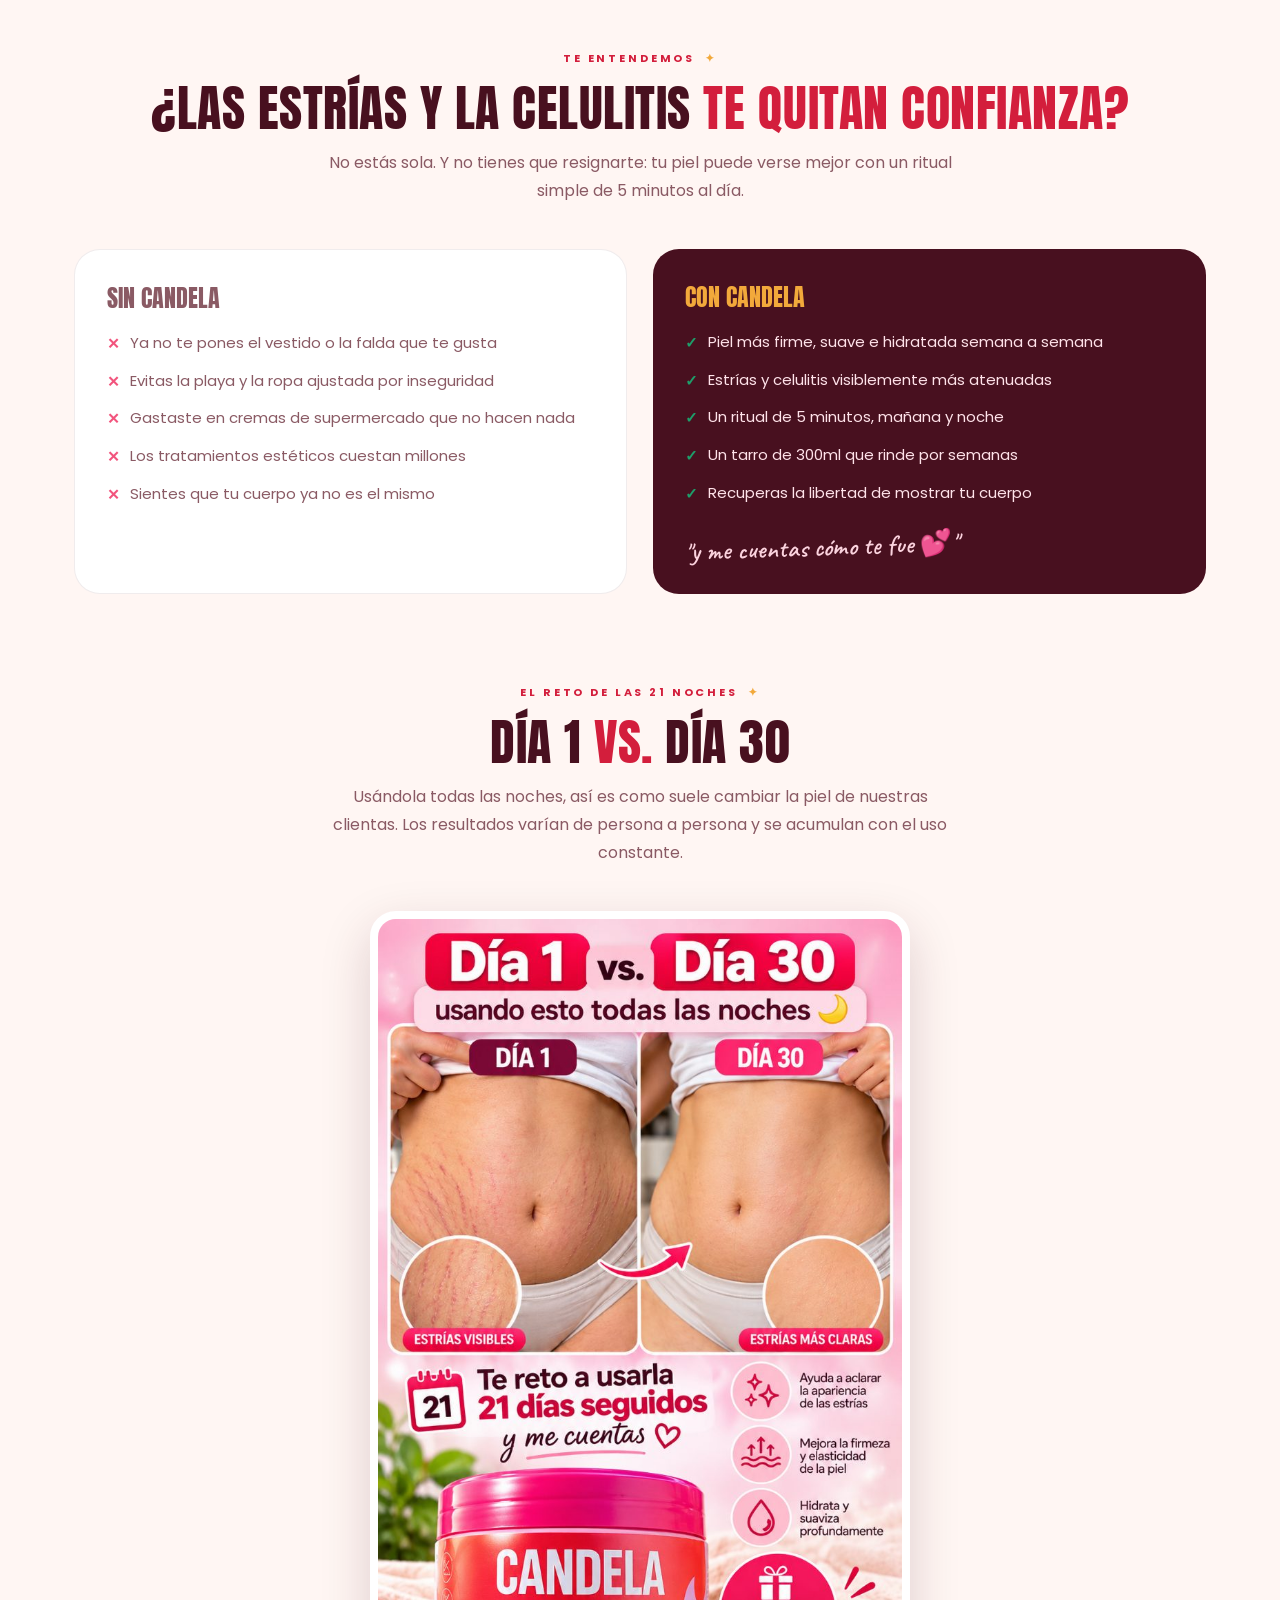
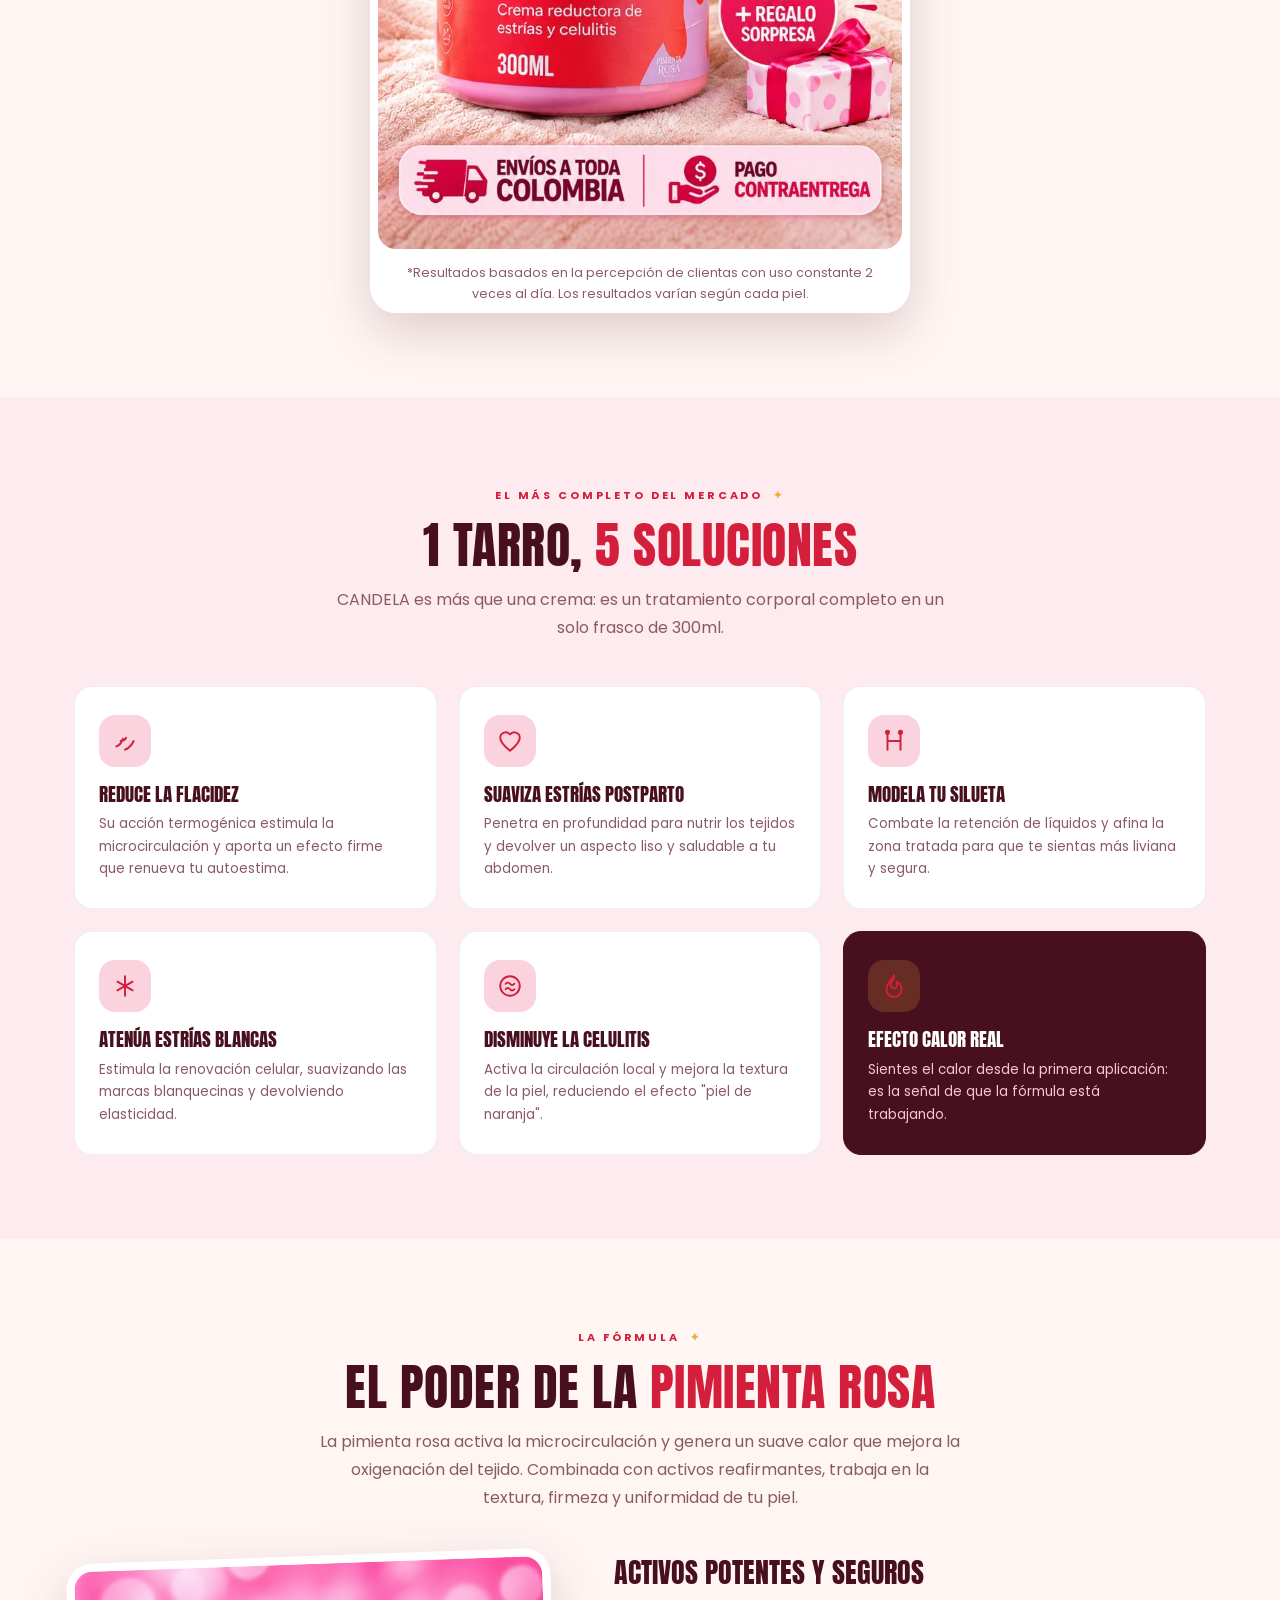
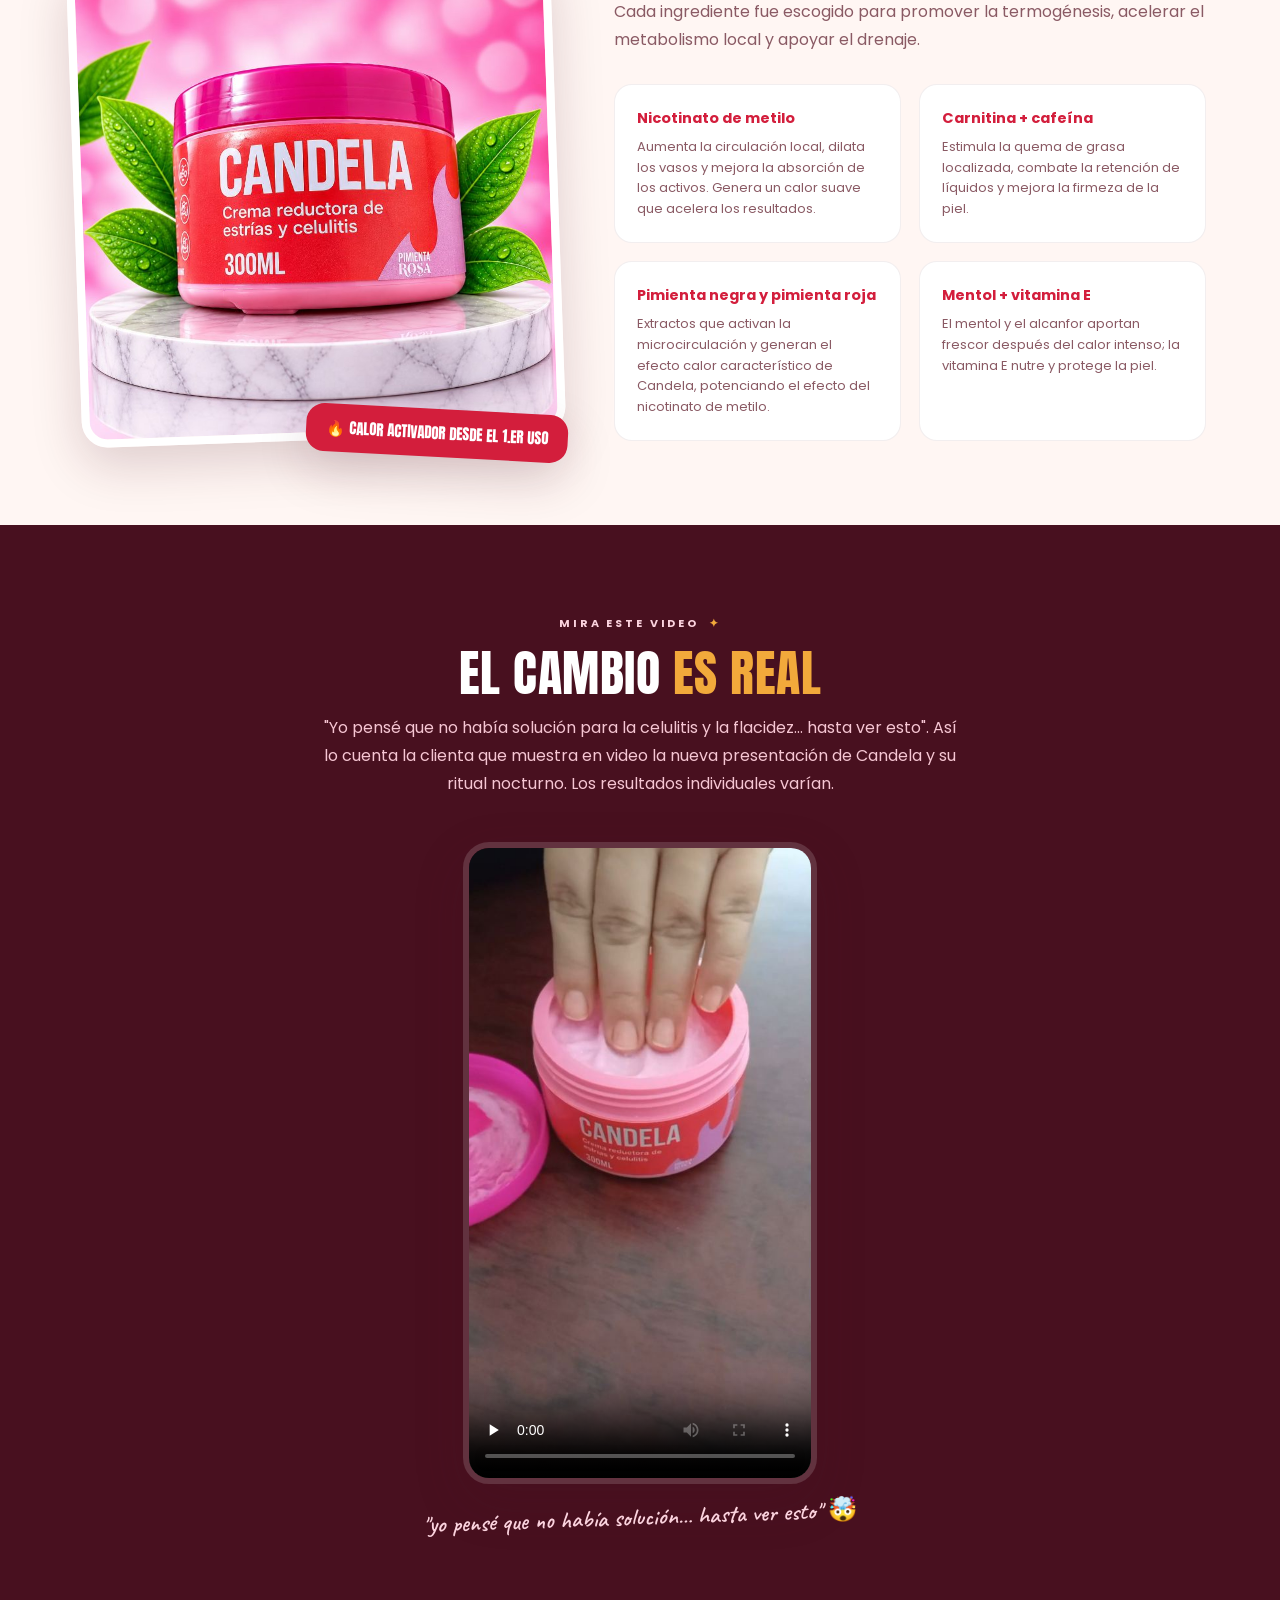
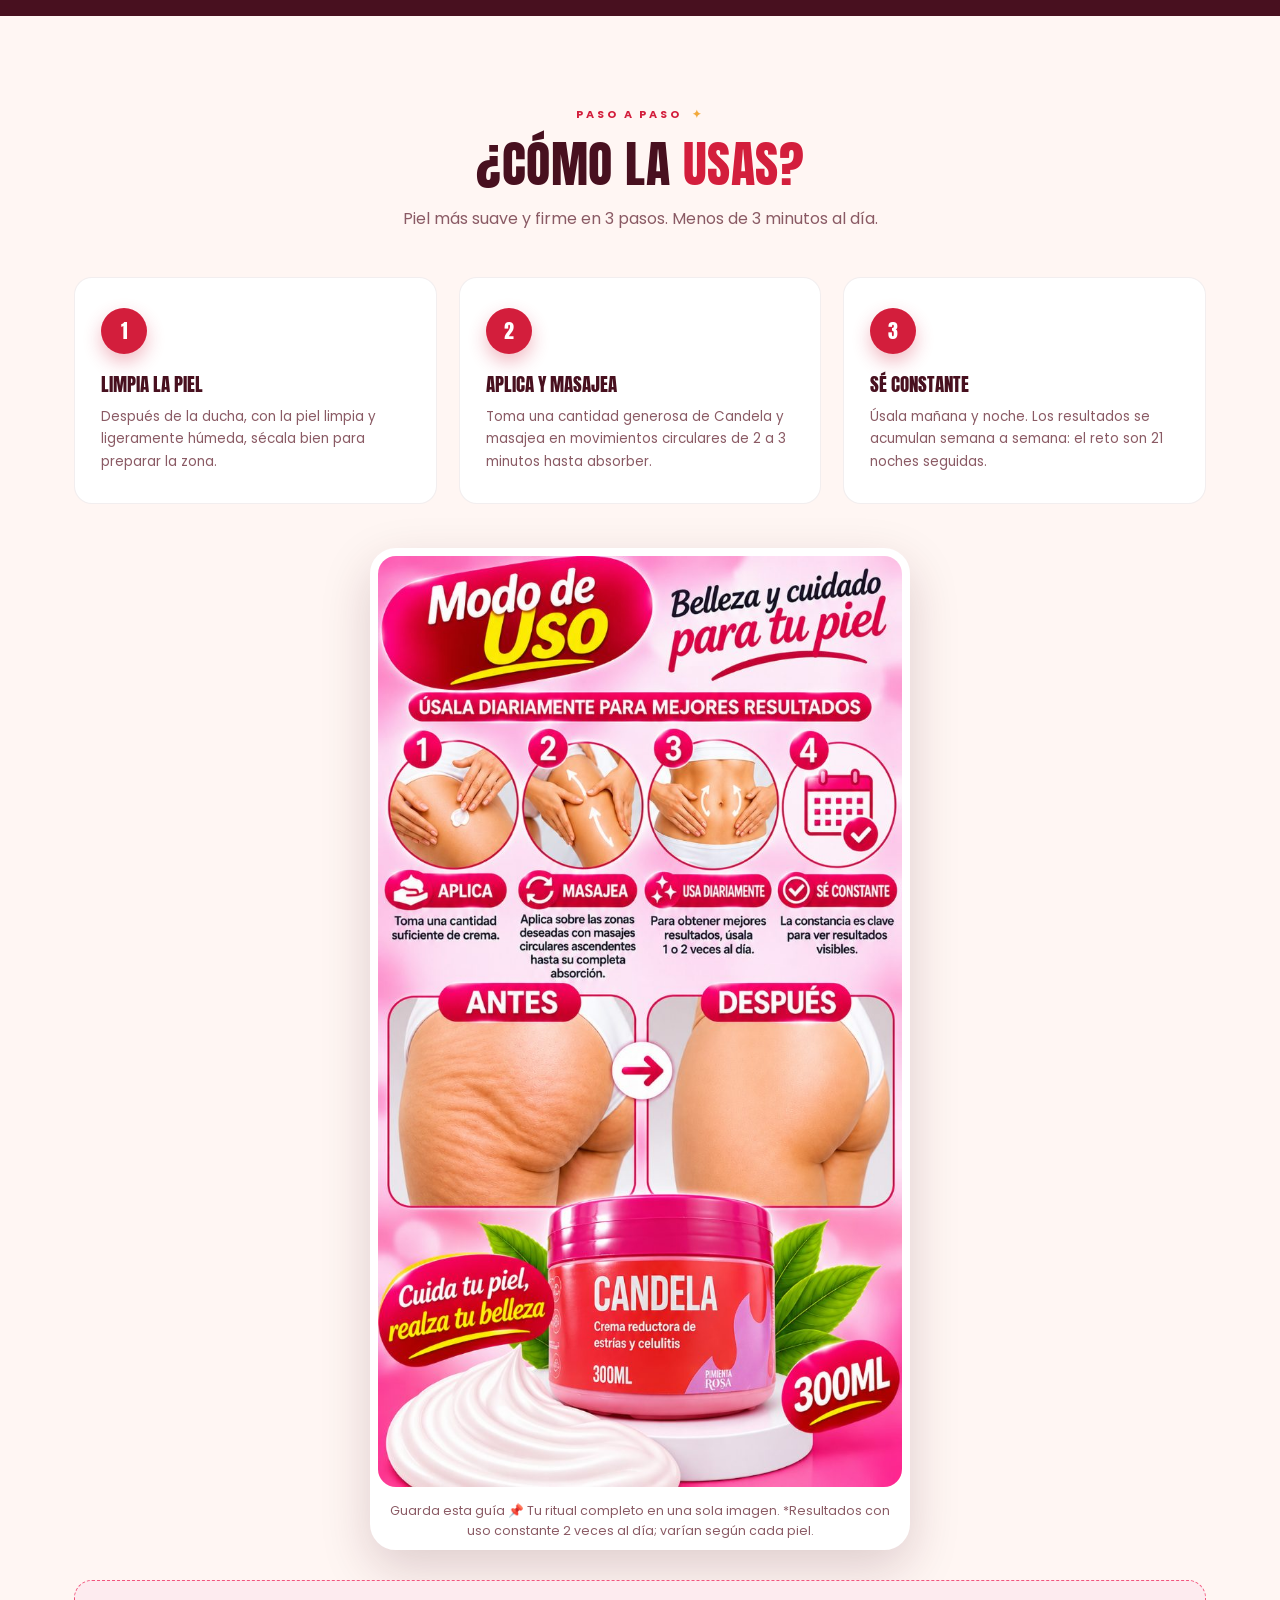
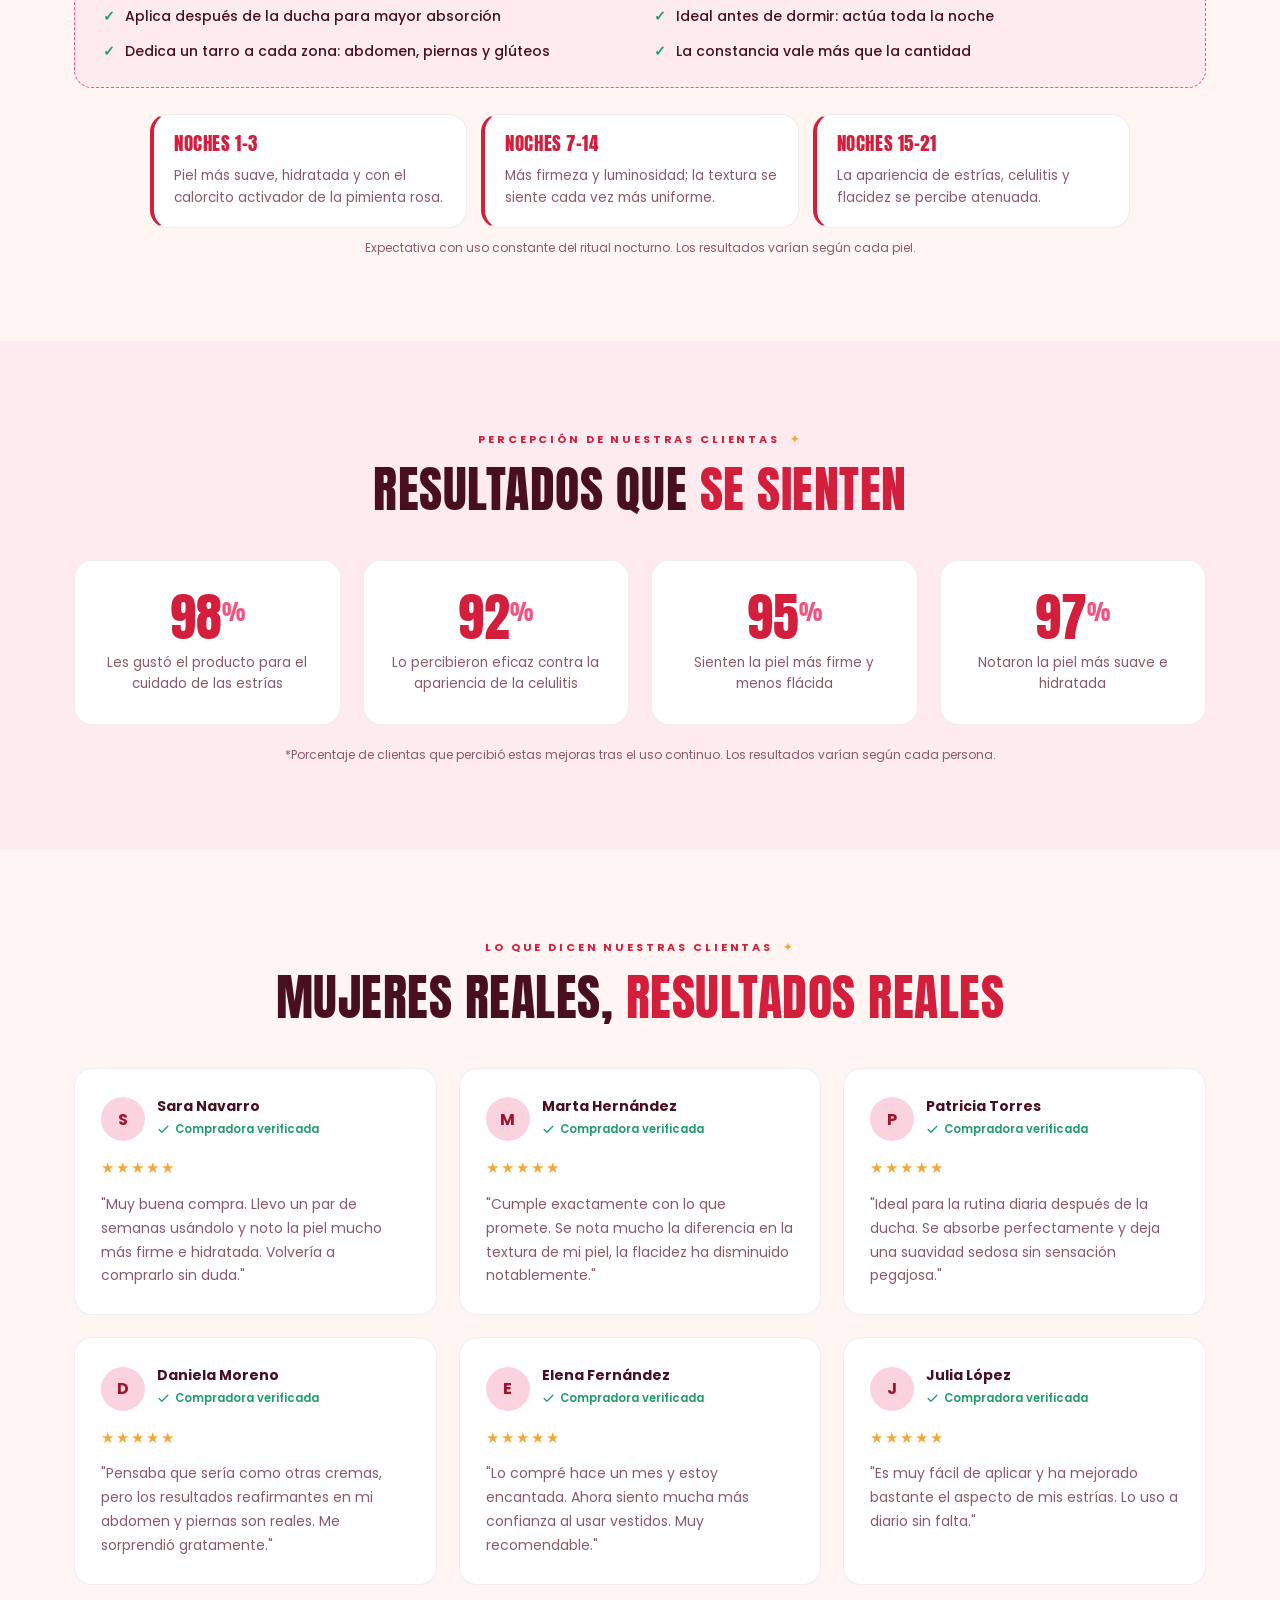
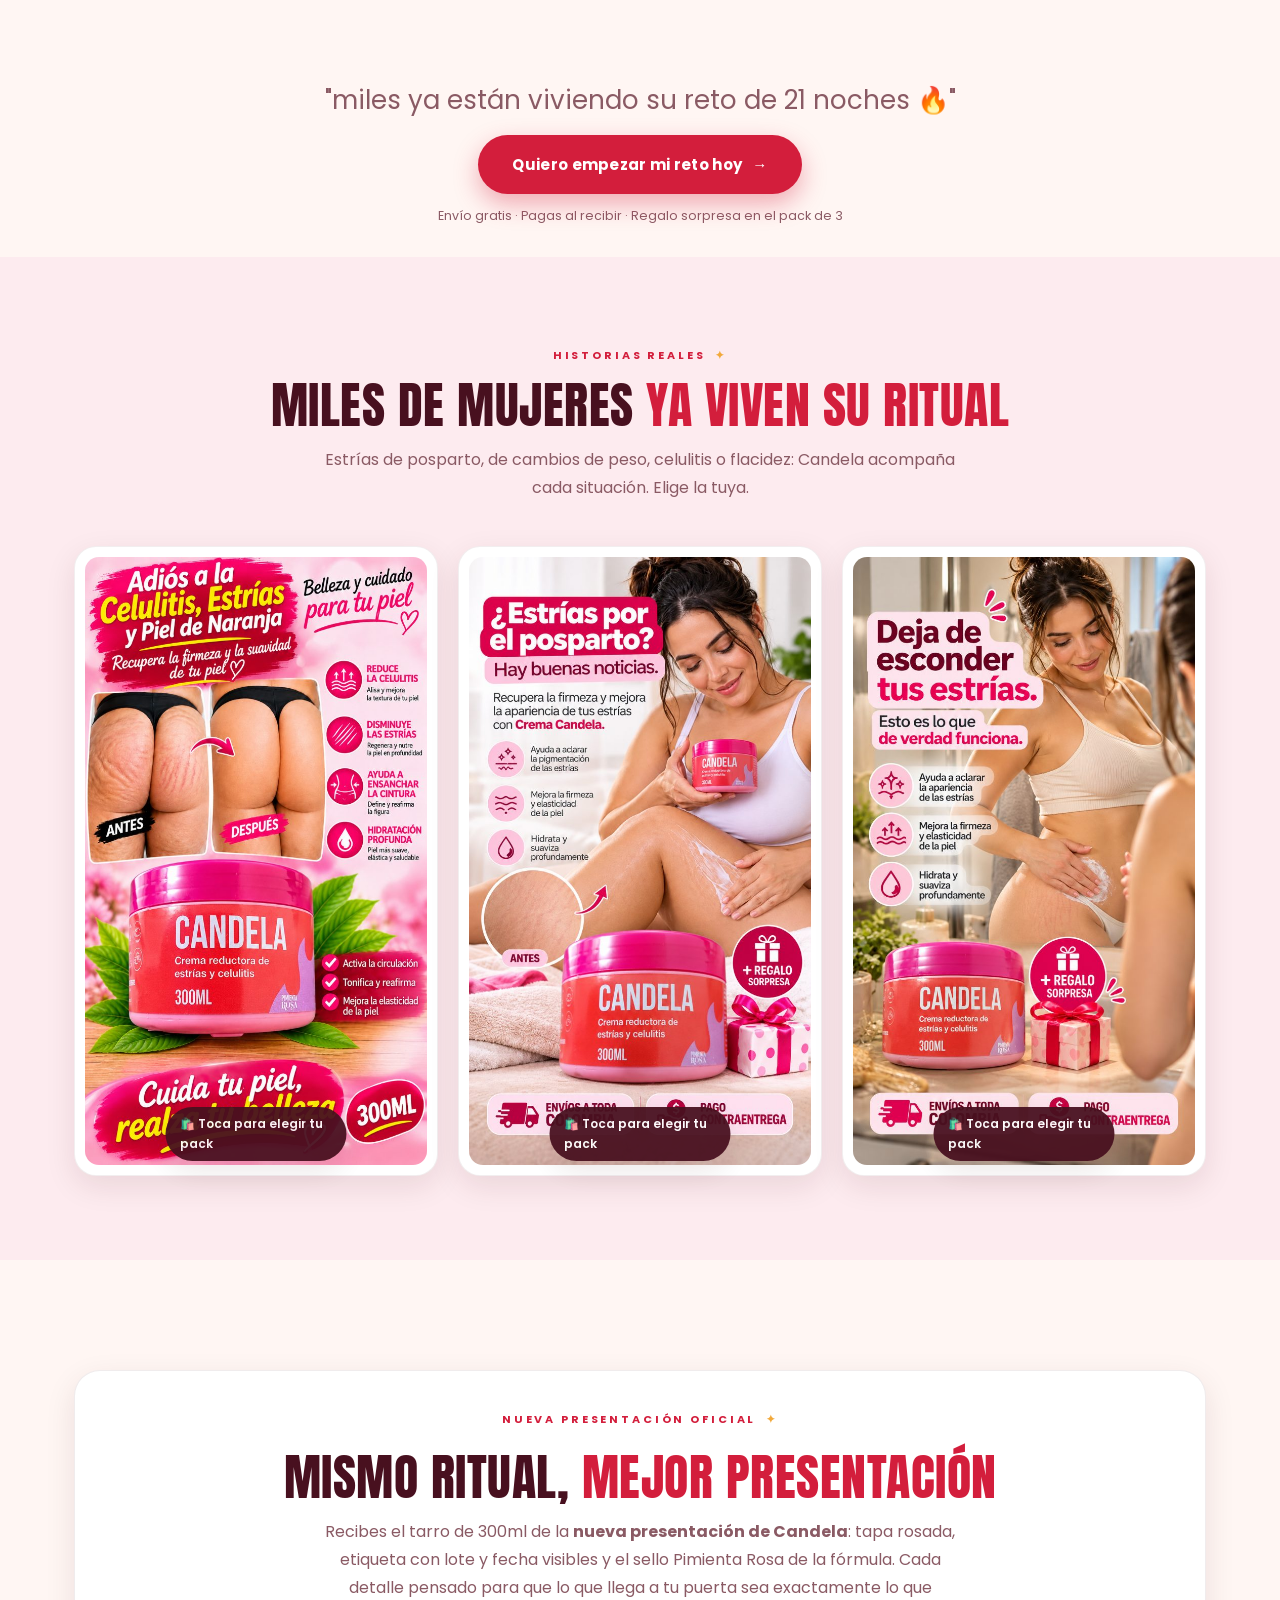
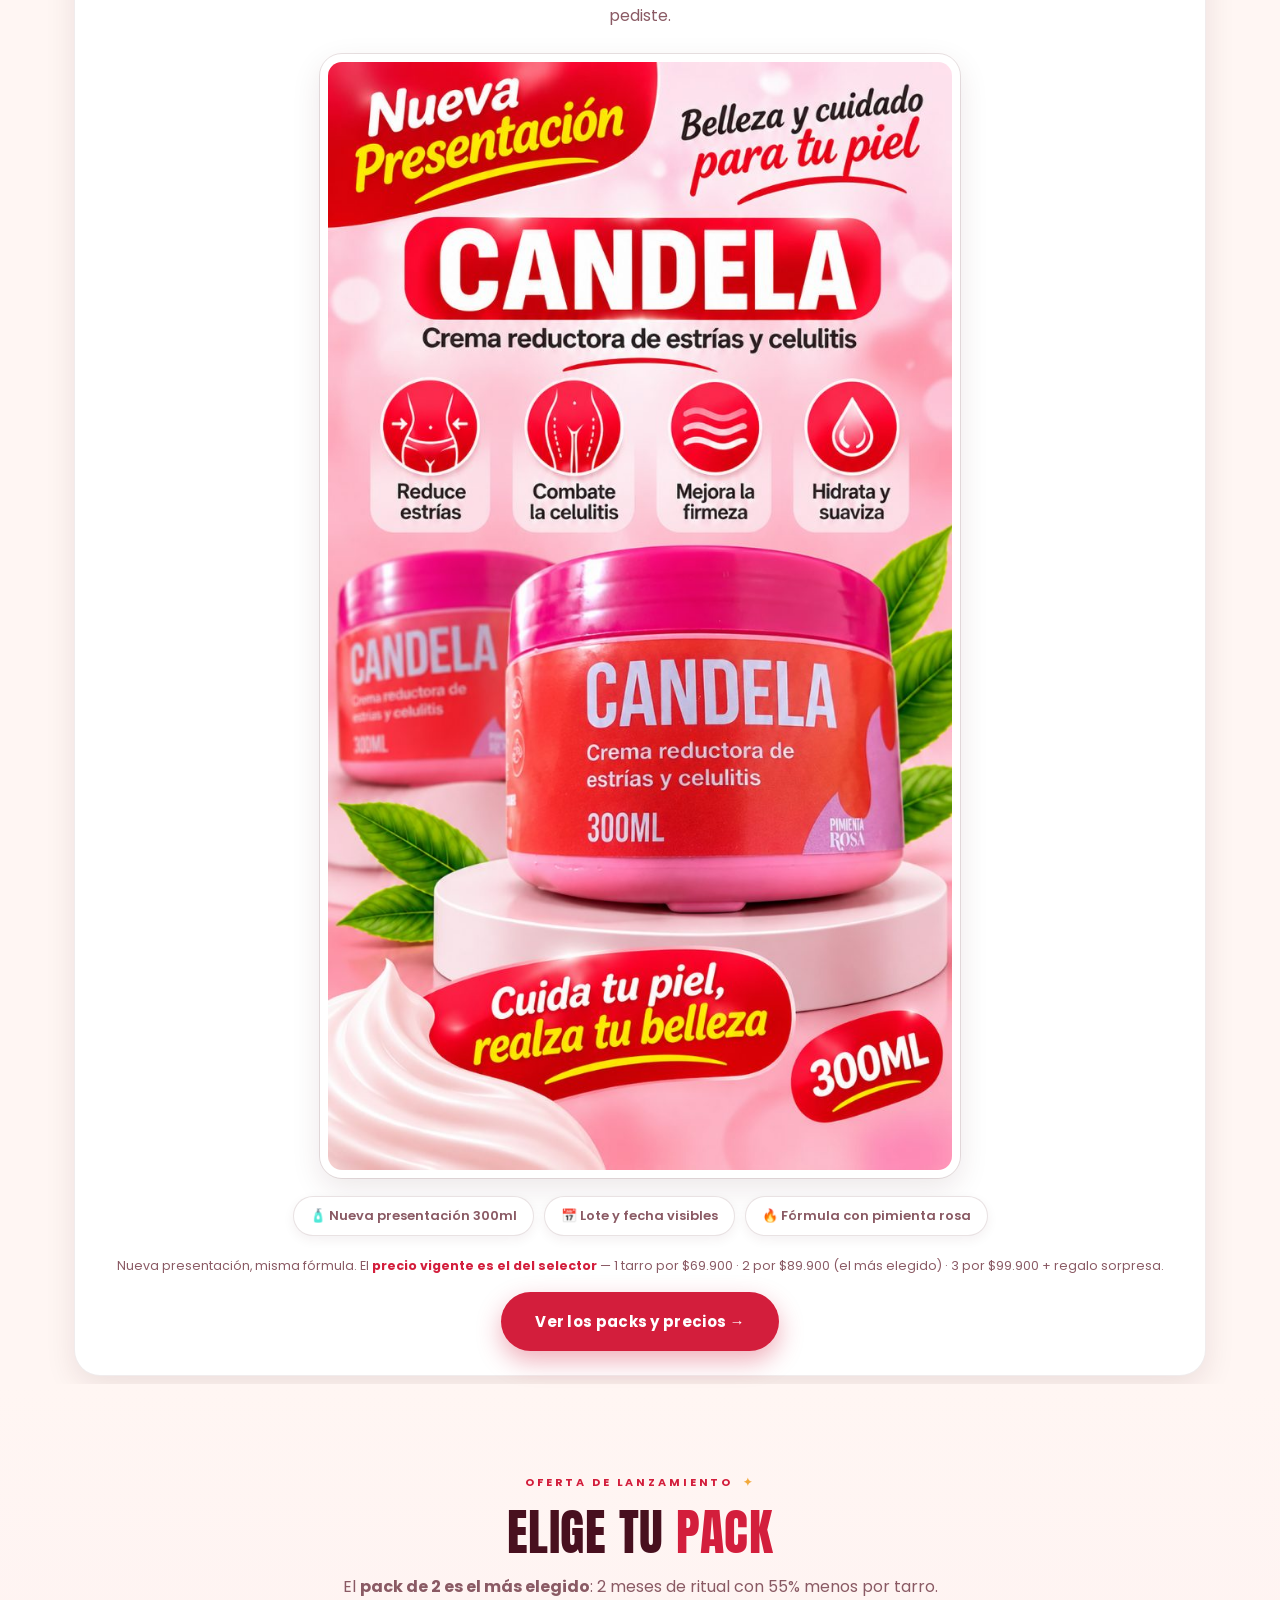
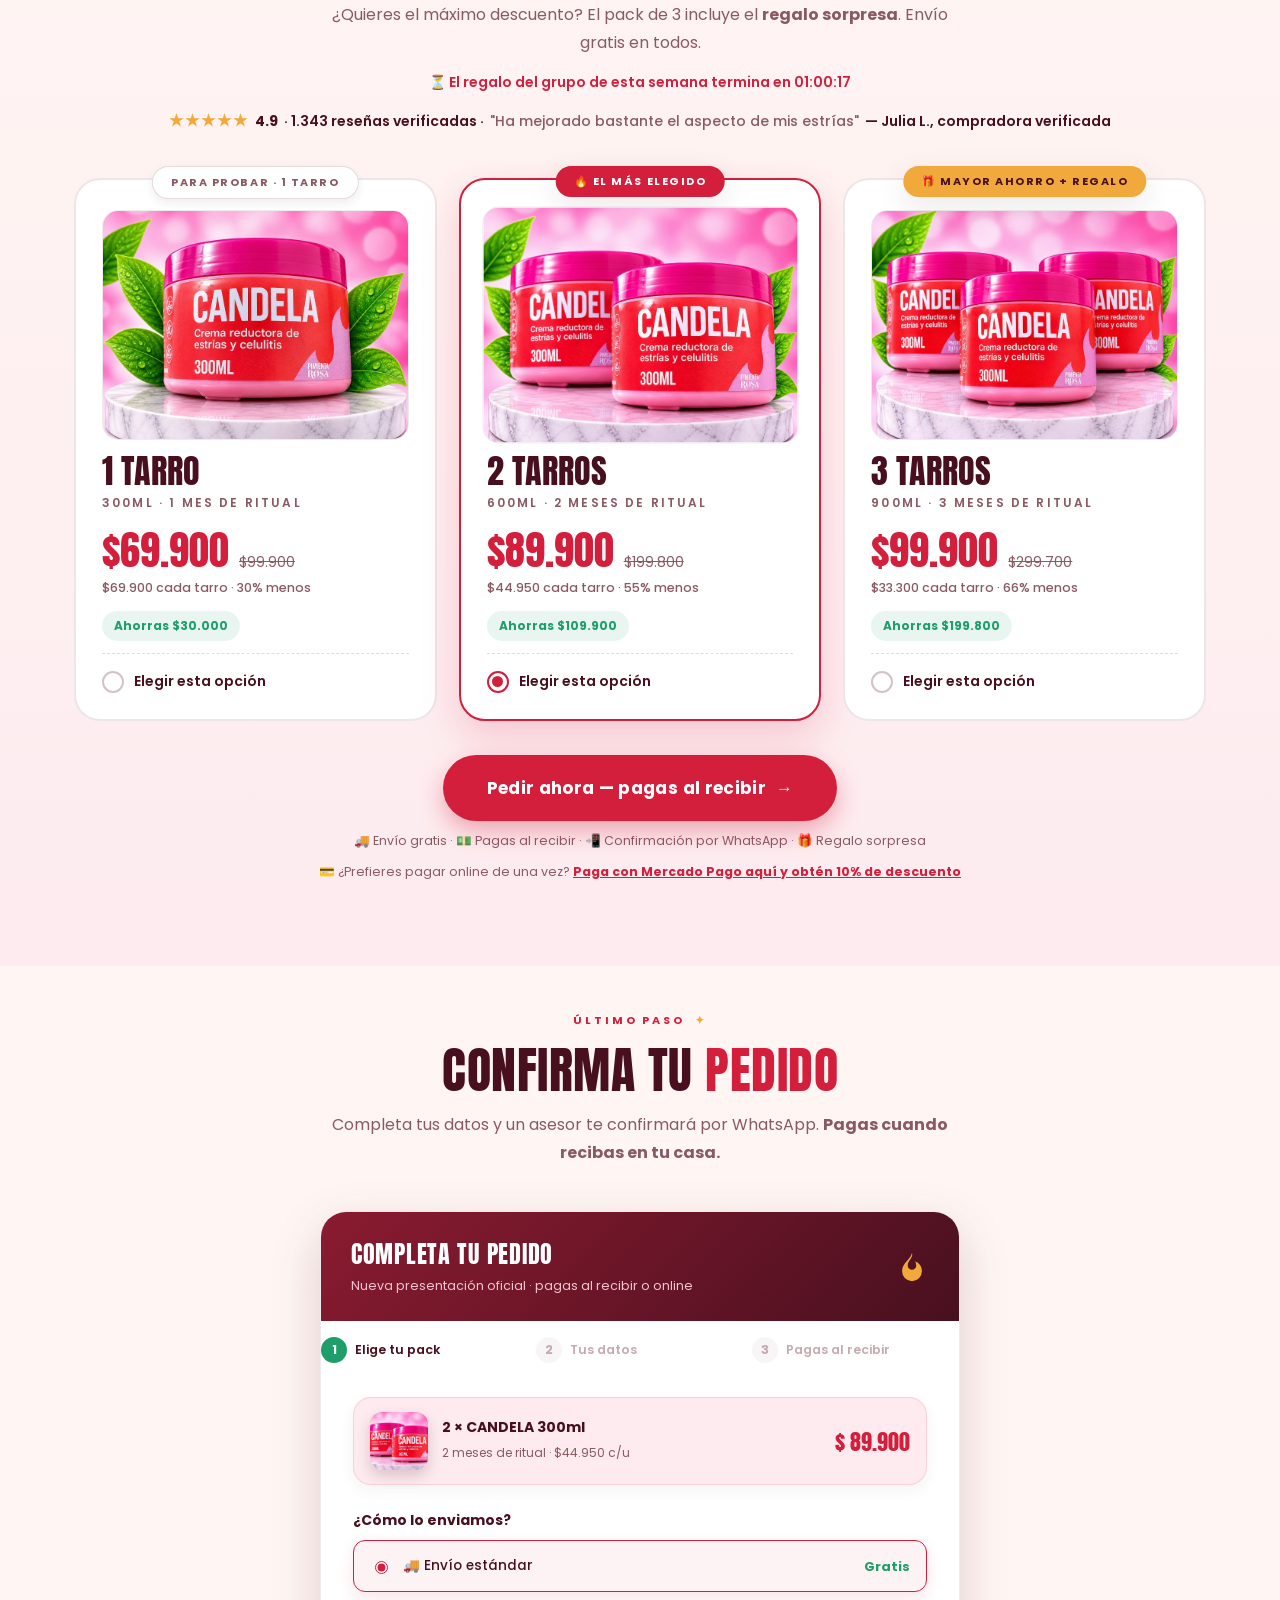
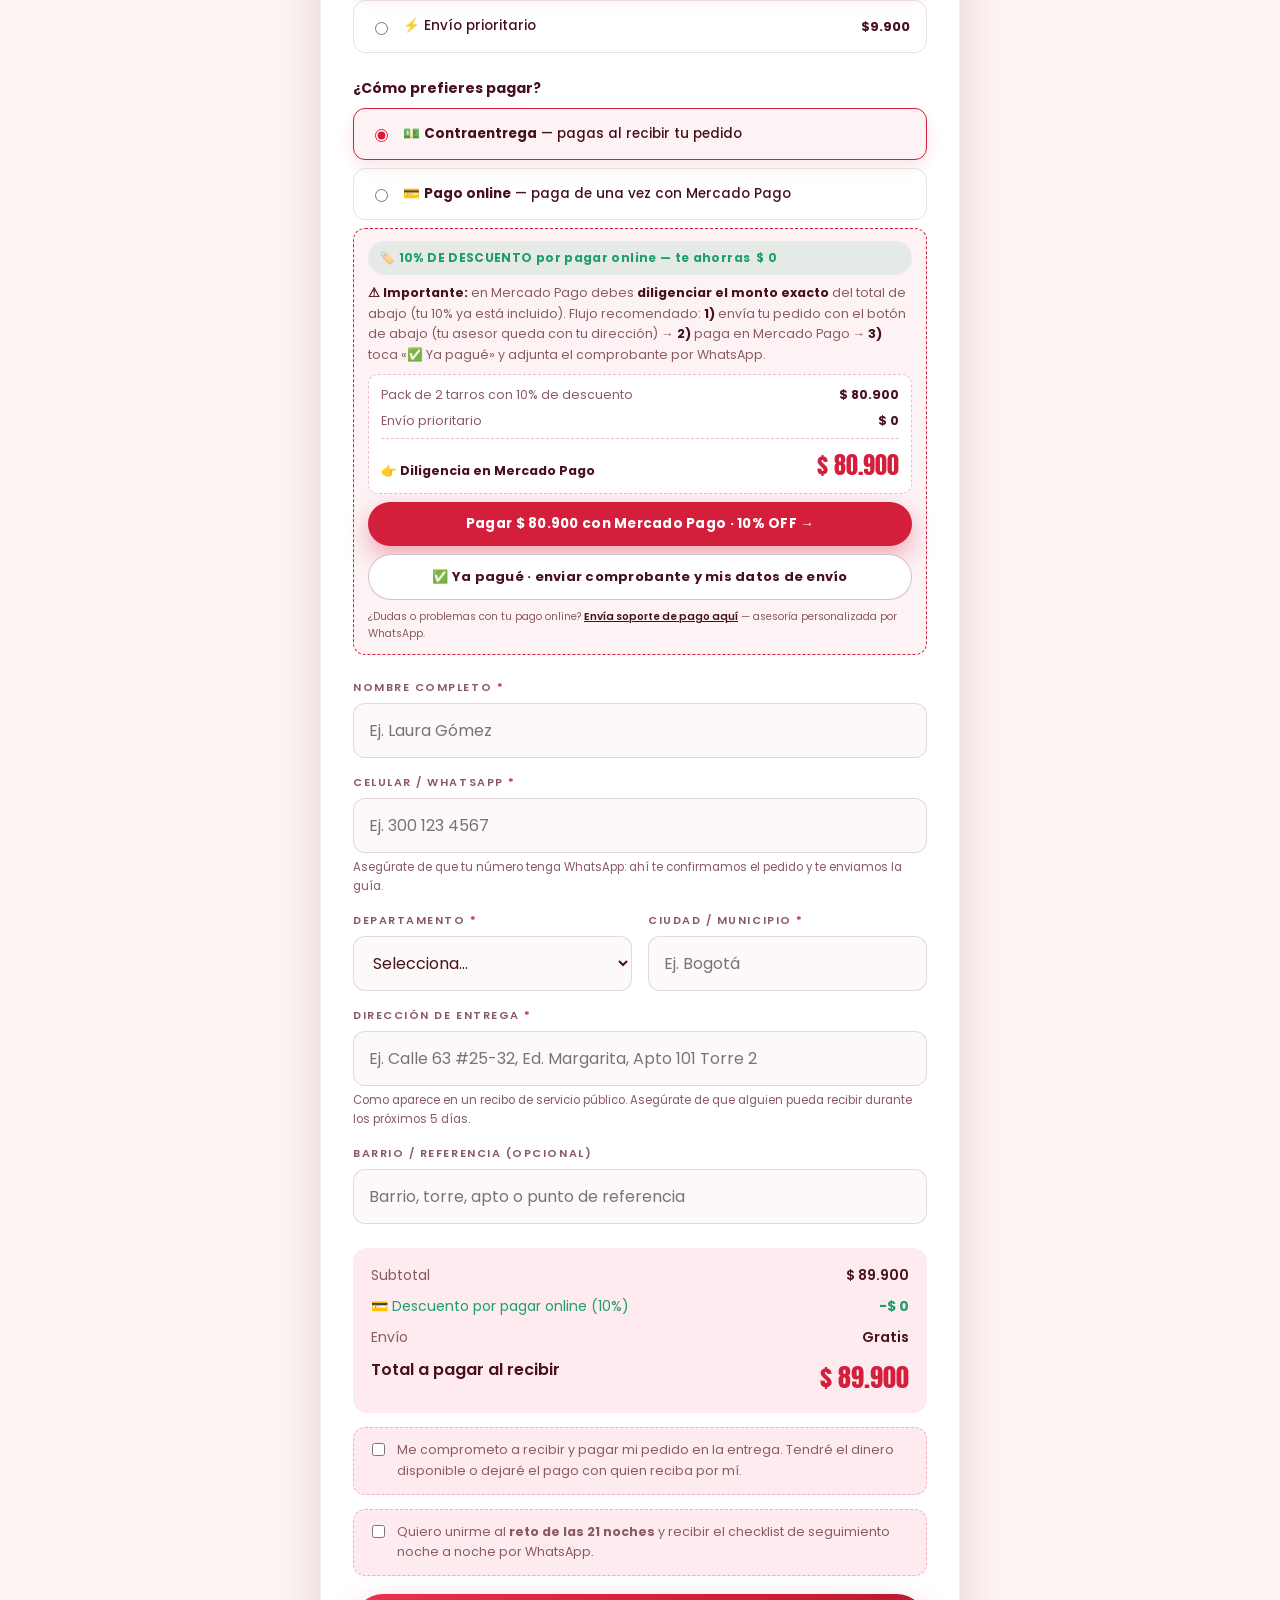
==== commit 5de8842e: "CAPI activada en produccion: worker Cloudflare desplegado (subdominio ikitienda, https://candela-cap" ====
--- a/index.html
+++ b/index.html
@@ -801,6 +801,6 @@
   <a class="btn" href="#pedido" onclick="pedirDesdeSticky(event)">Pedir ahora 🔥</a>
 </div>
 
-<script src="assets/js/main.js?v=21"></script>
+<script src="assets/js/main.js?v=22"></script>
 </body>
 </html>
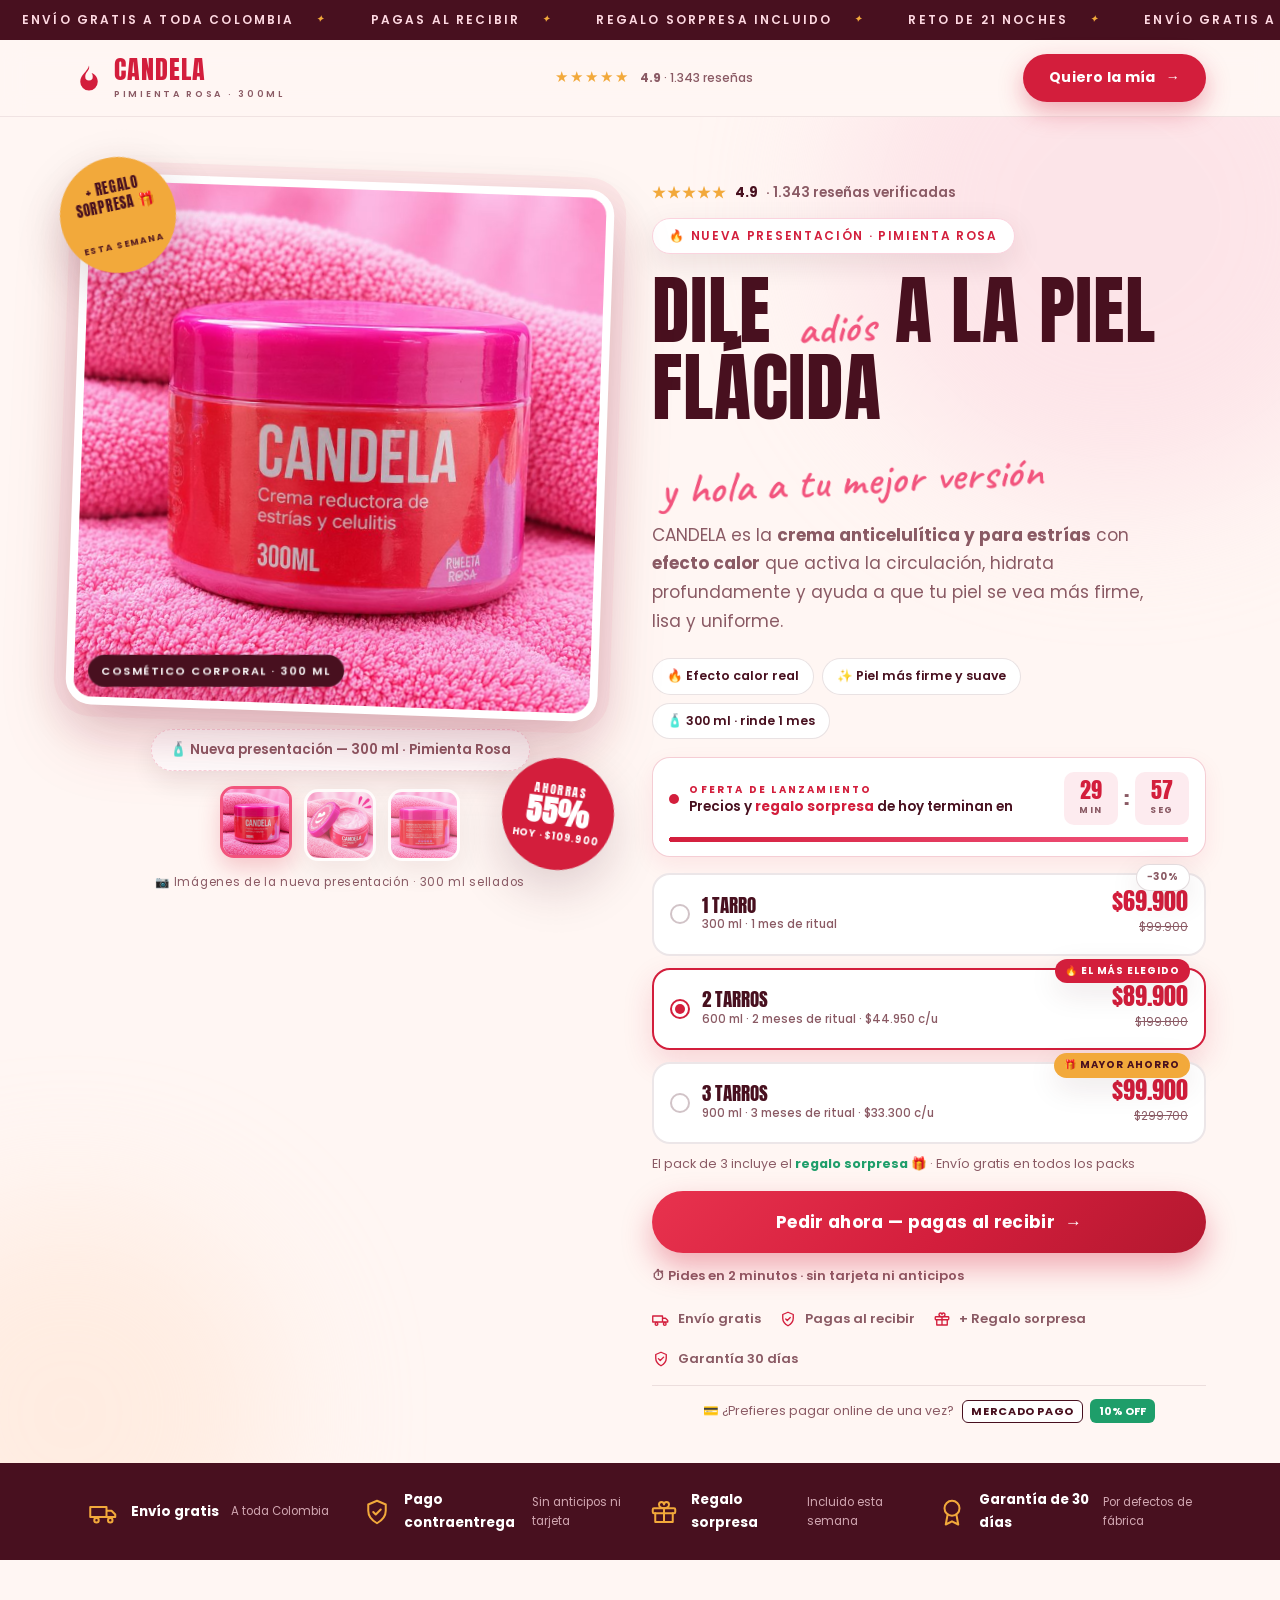
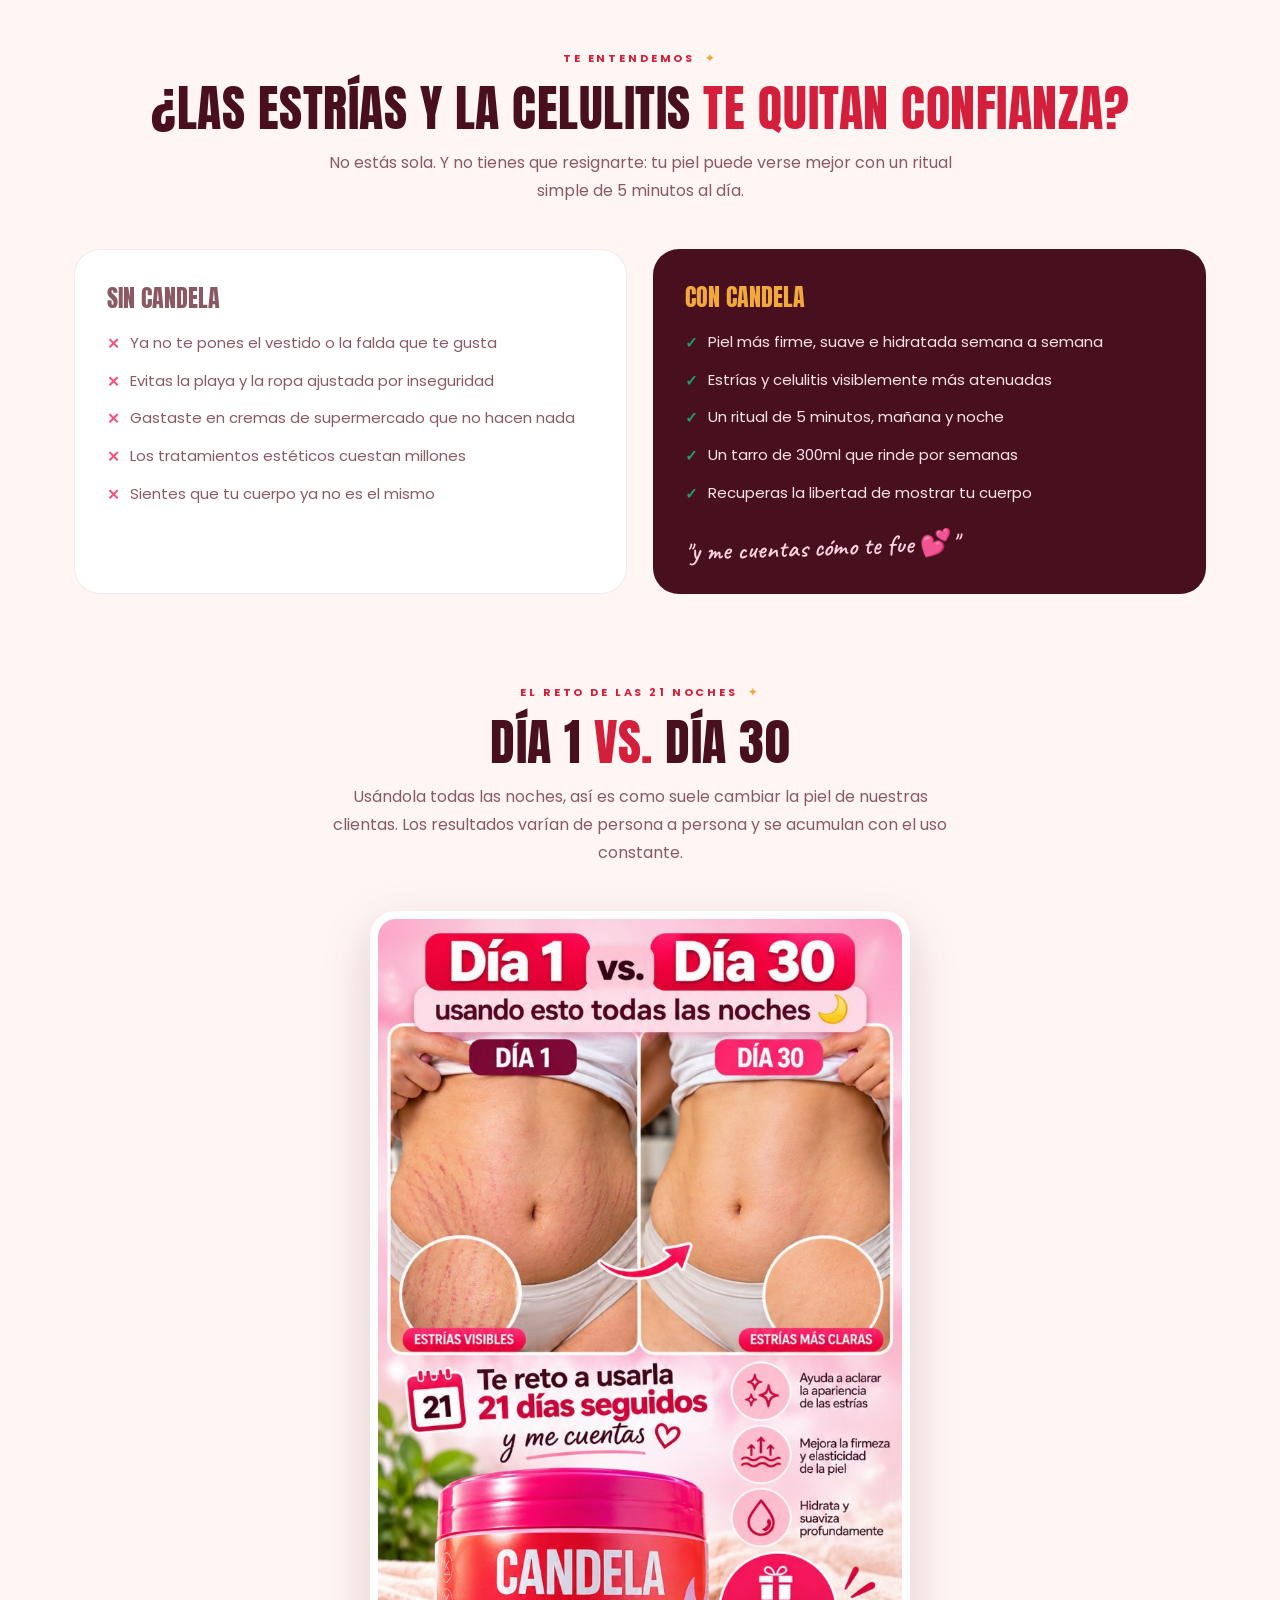
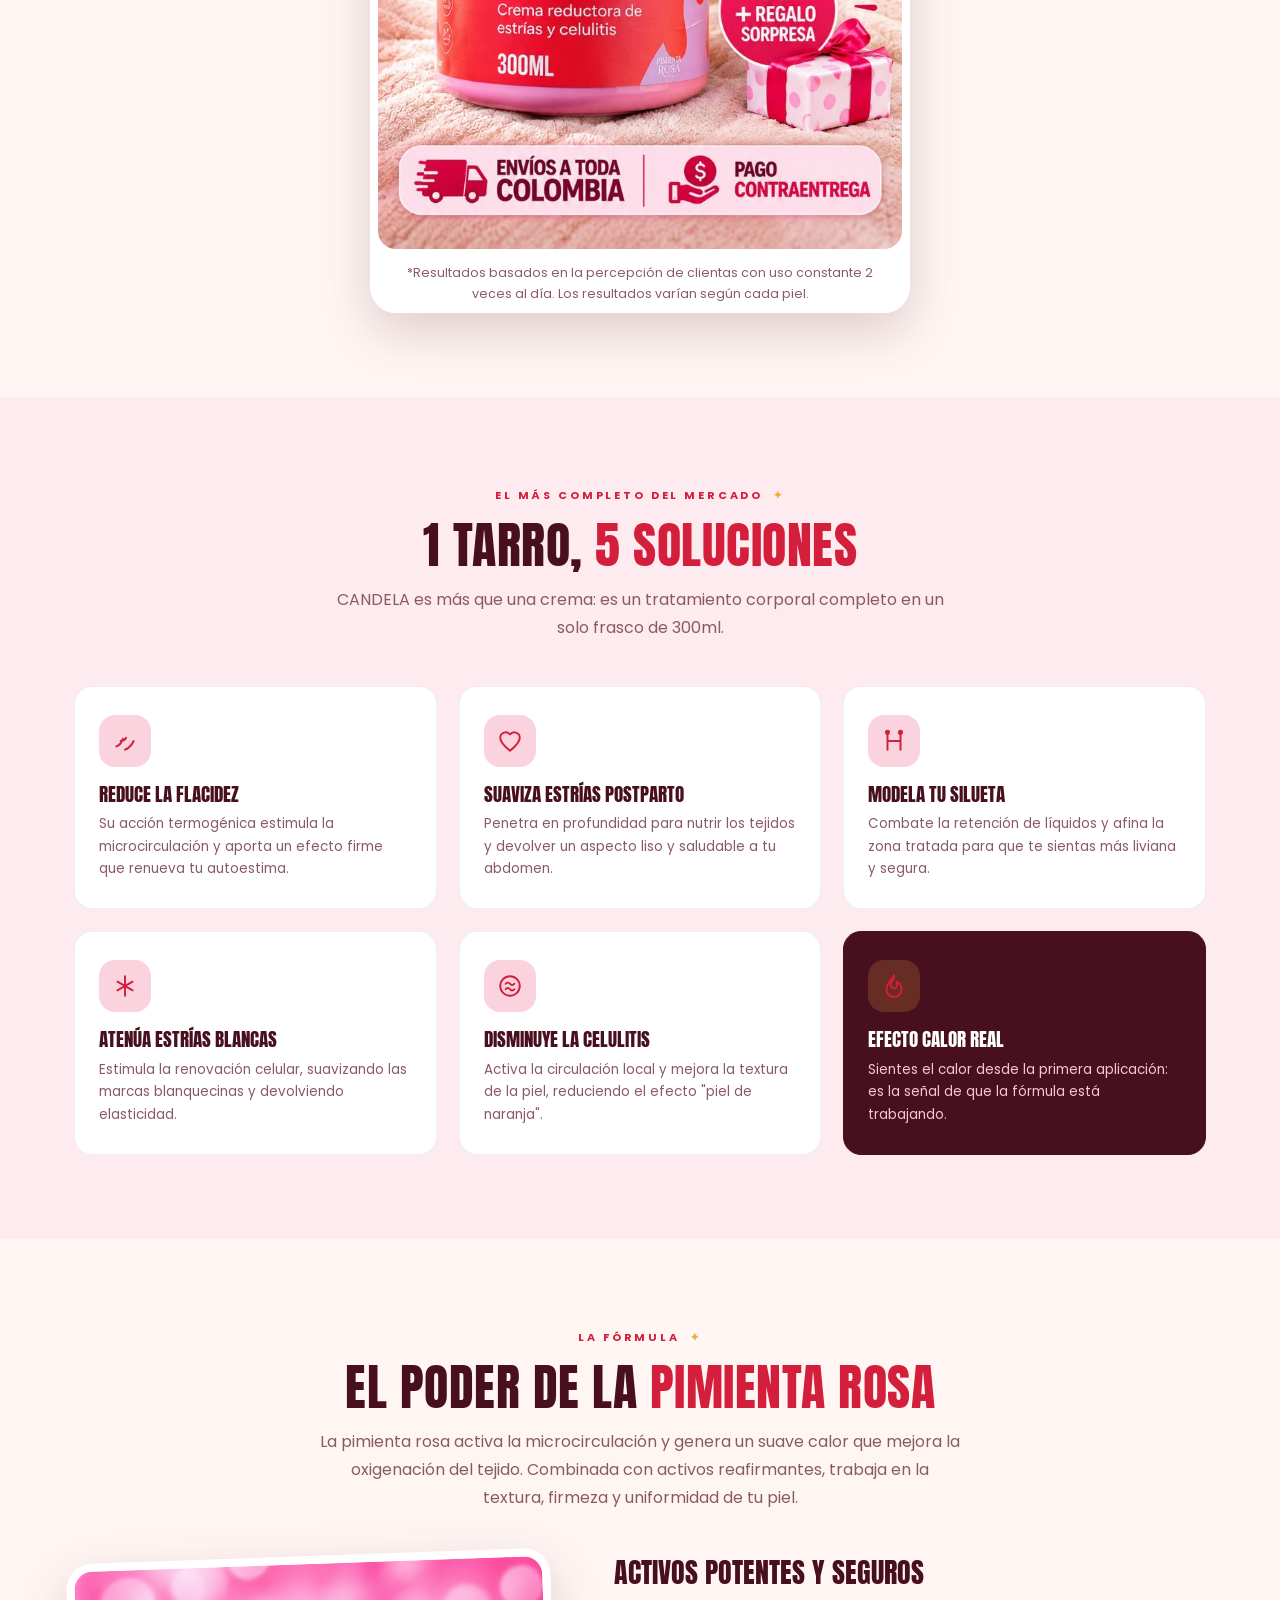
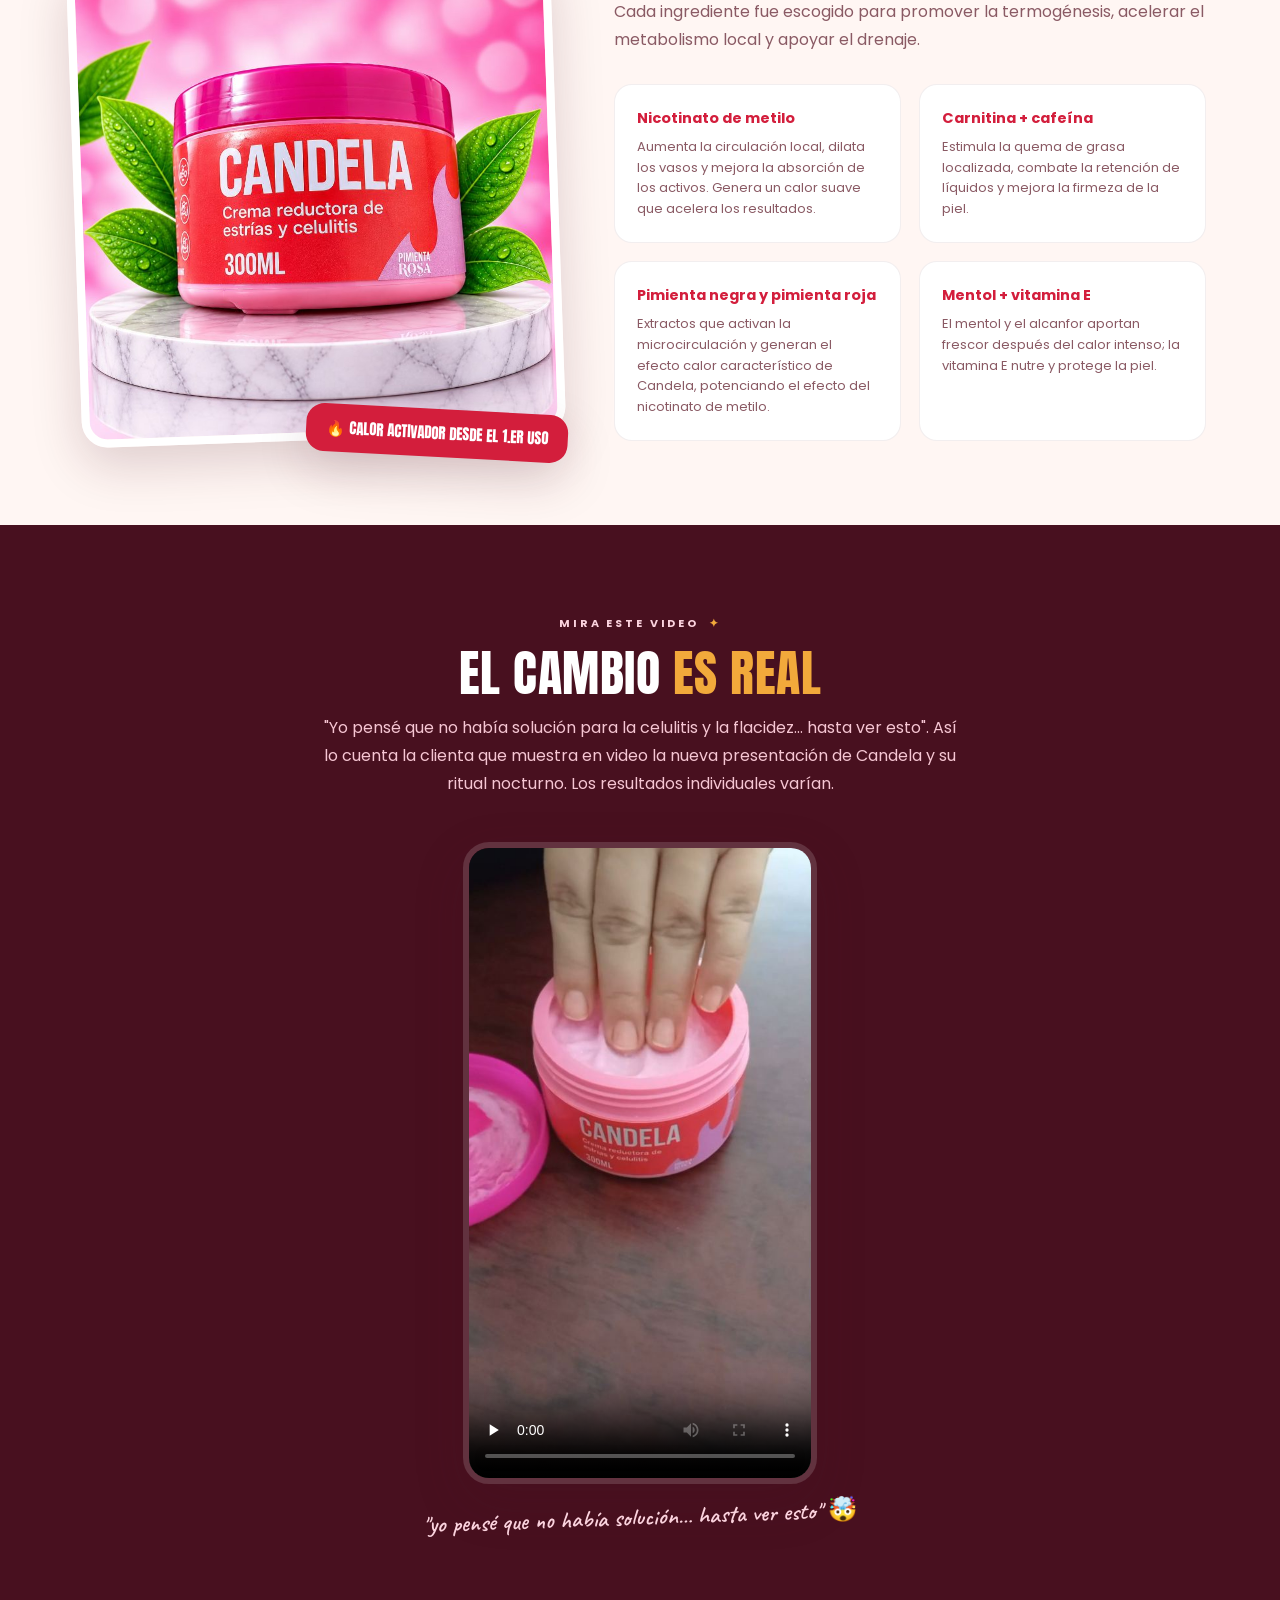
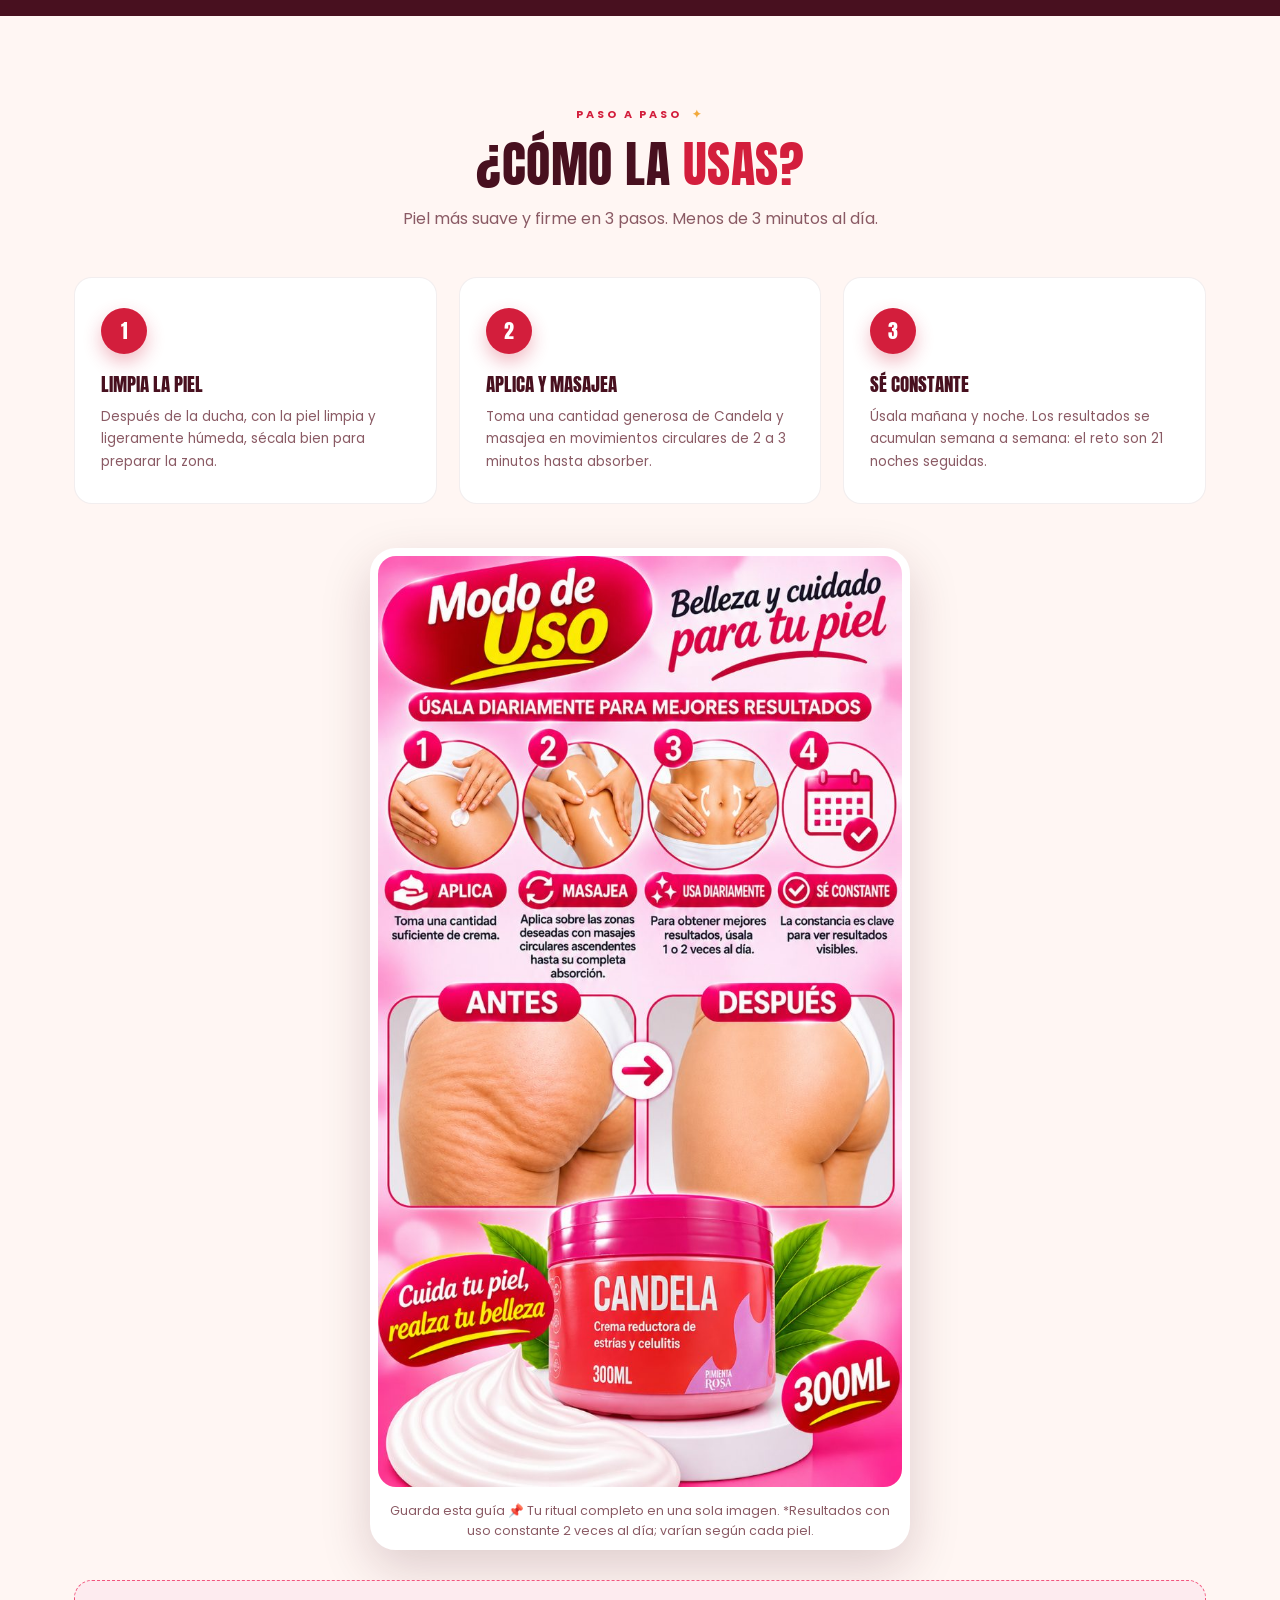
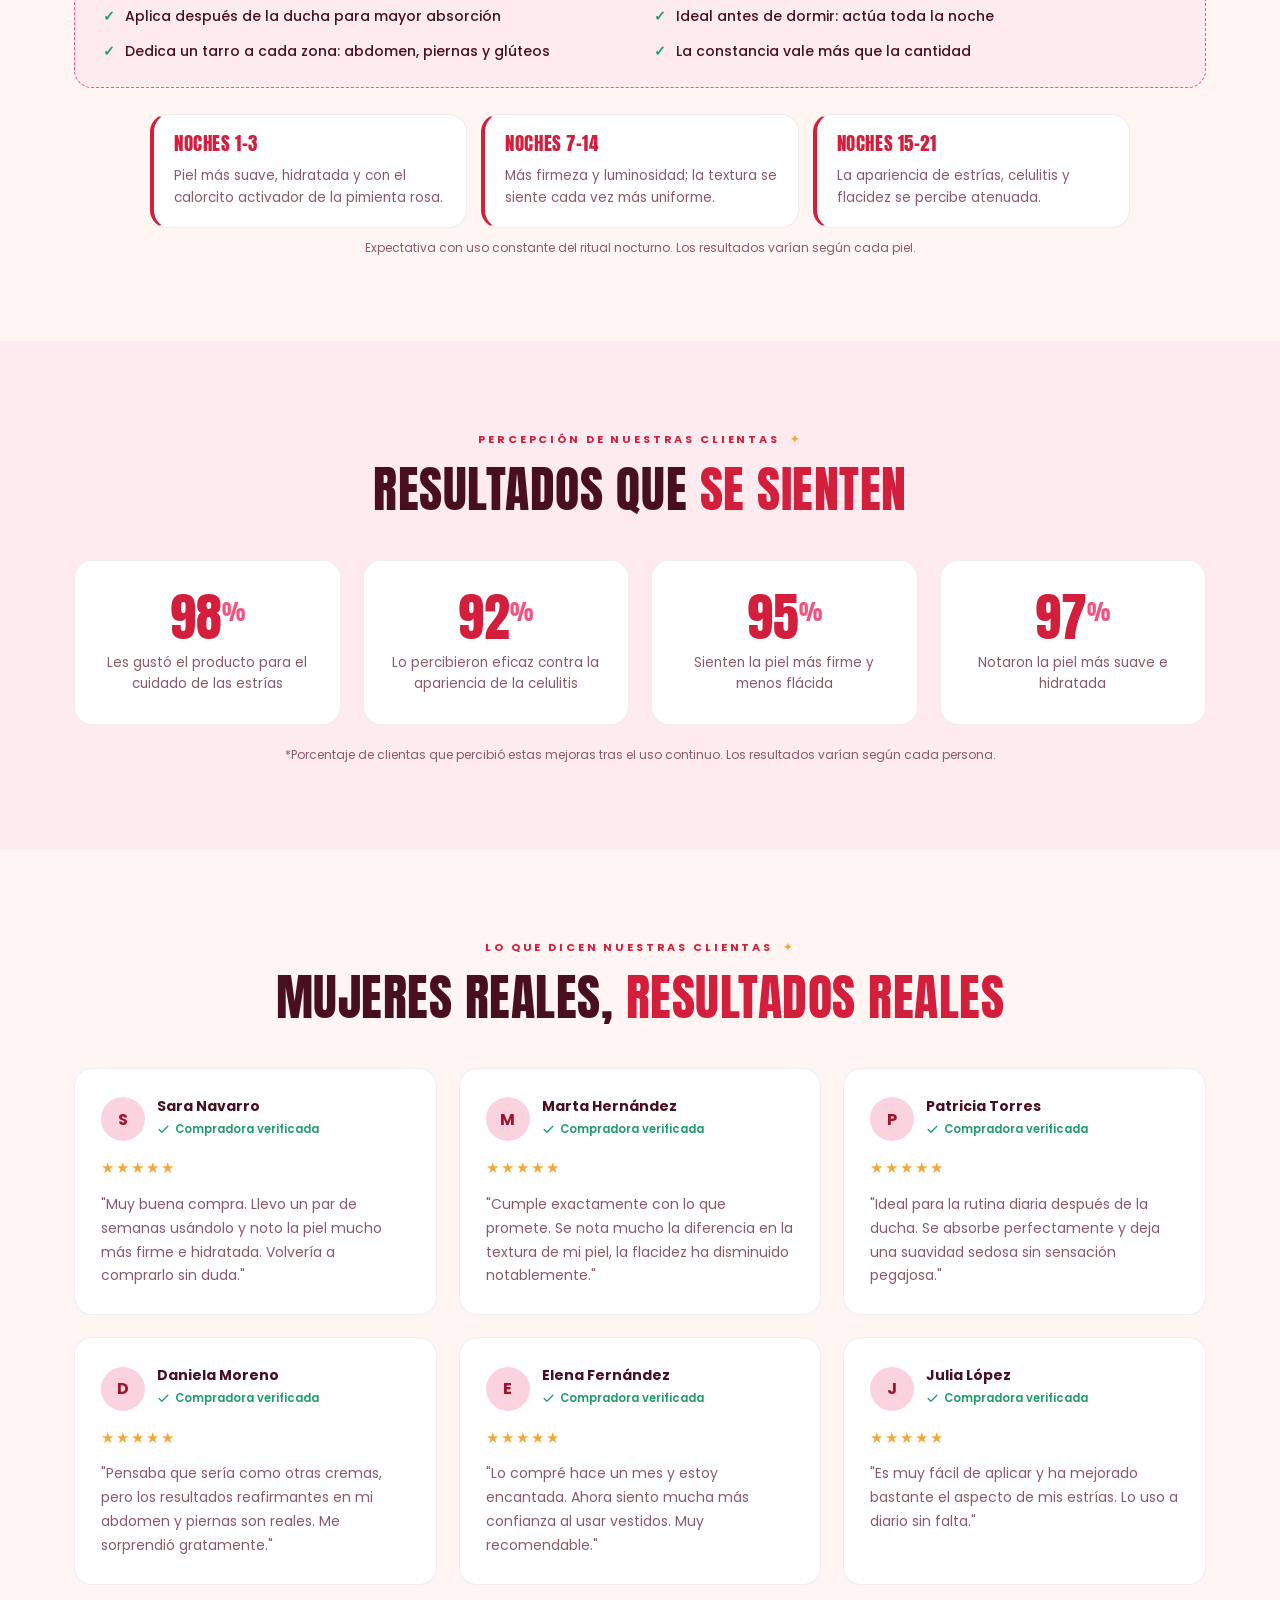
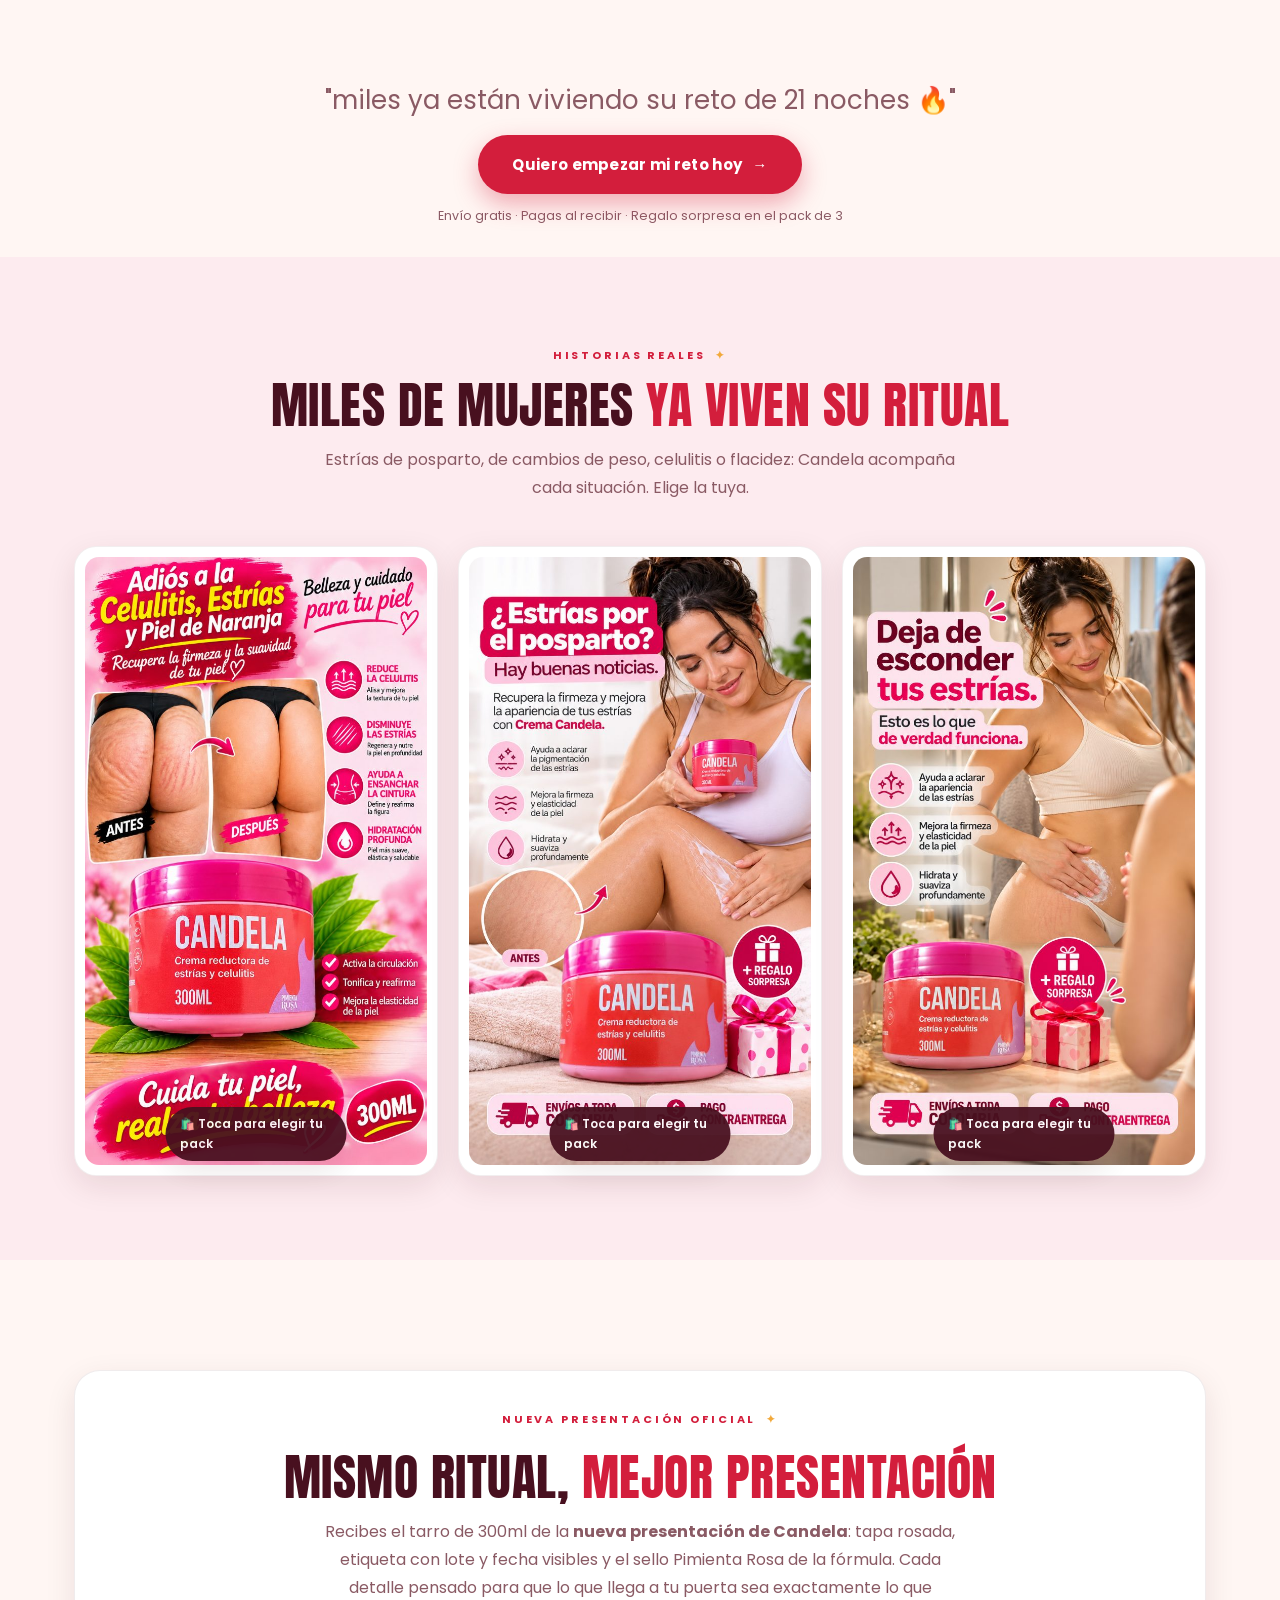
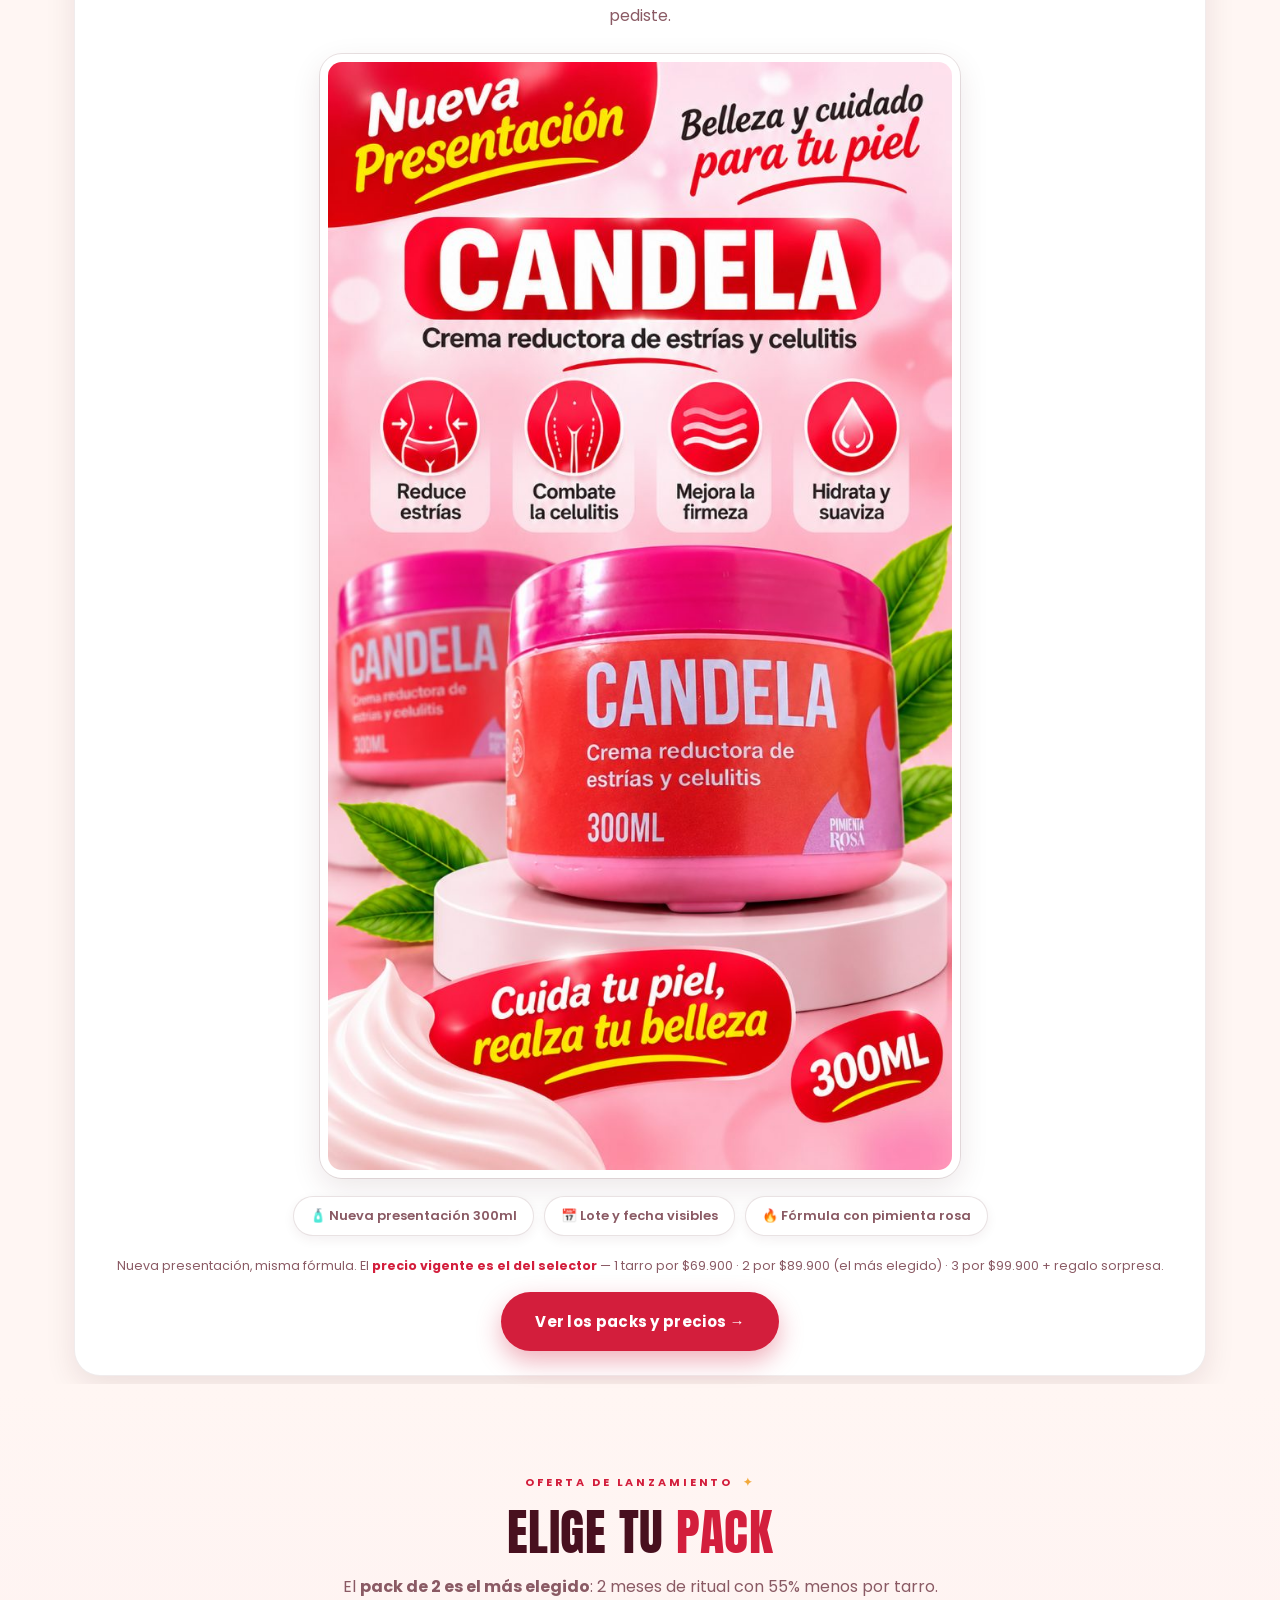
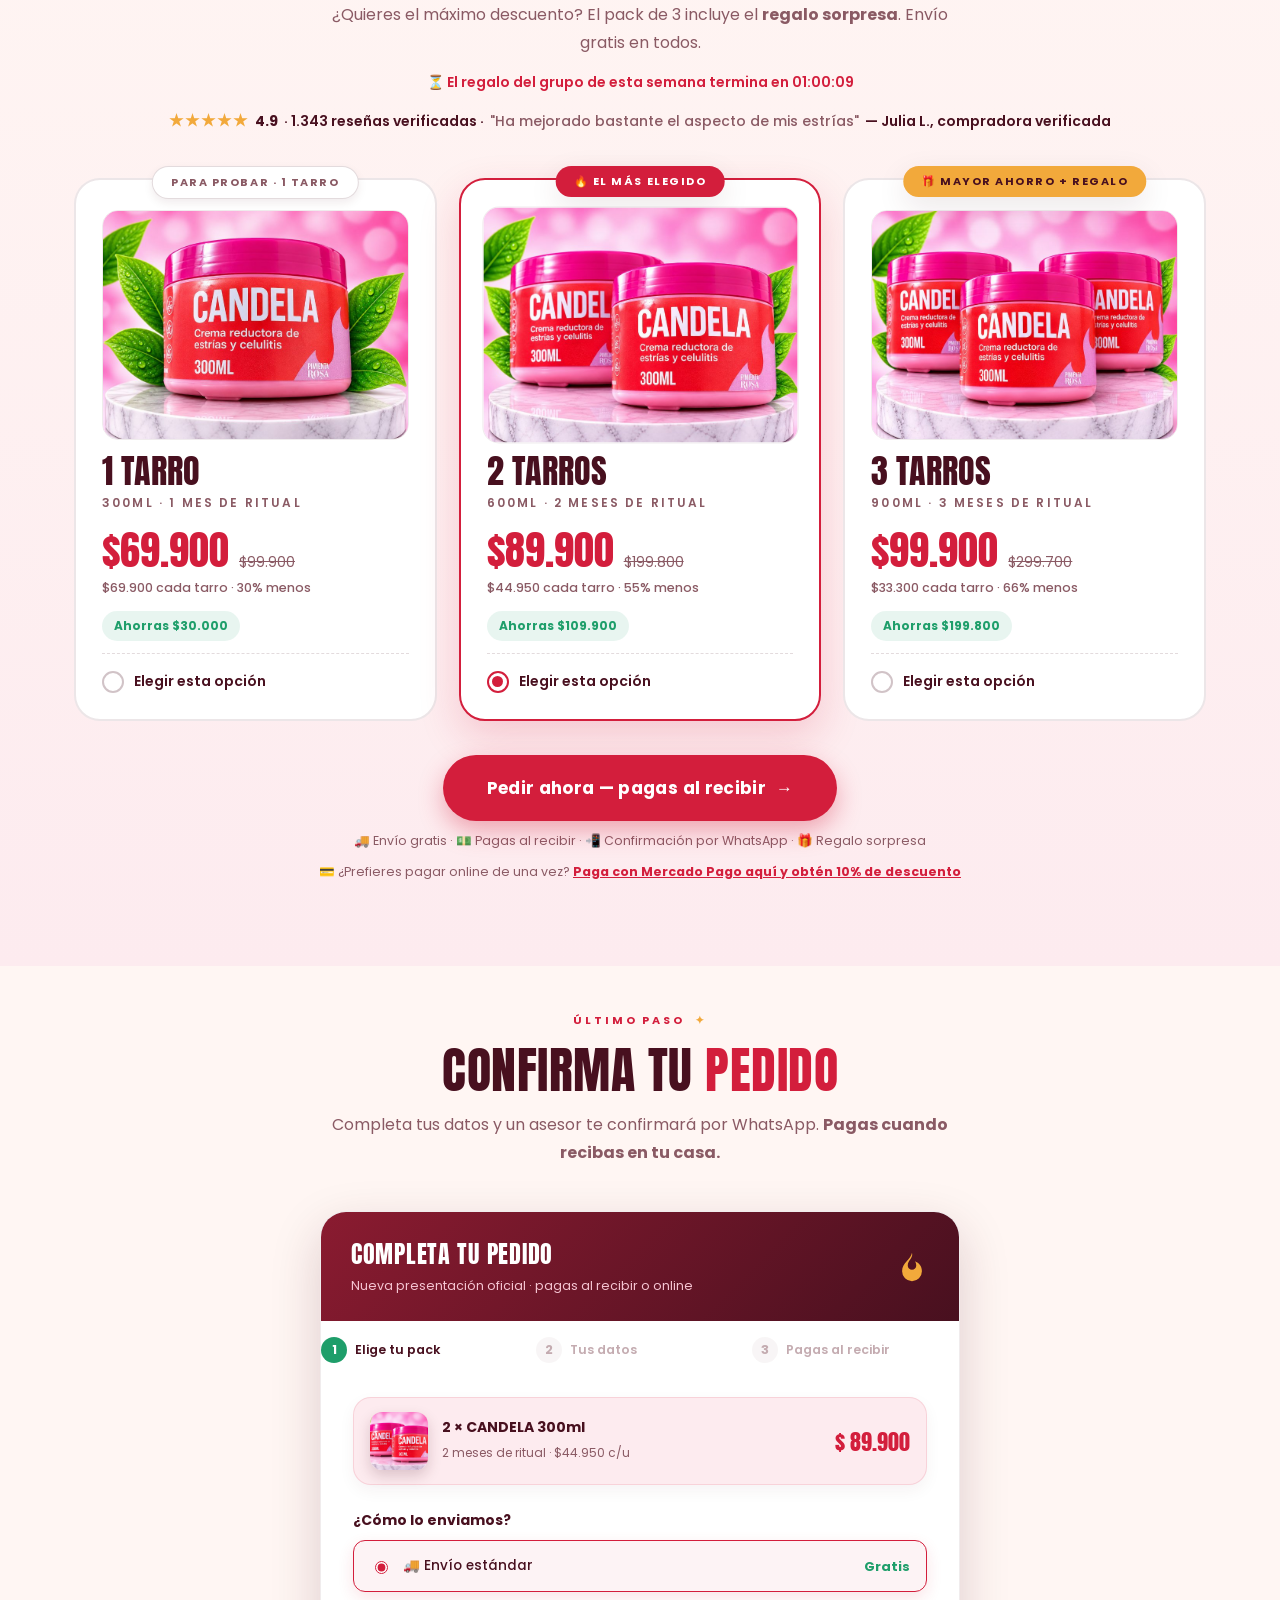
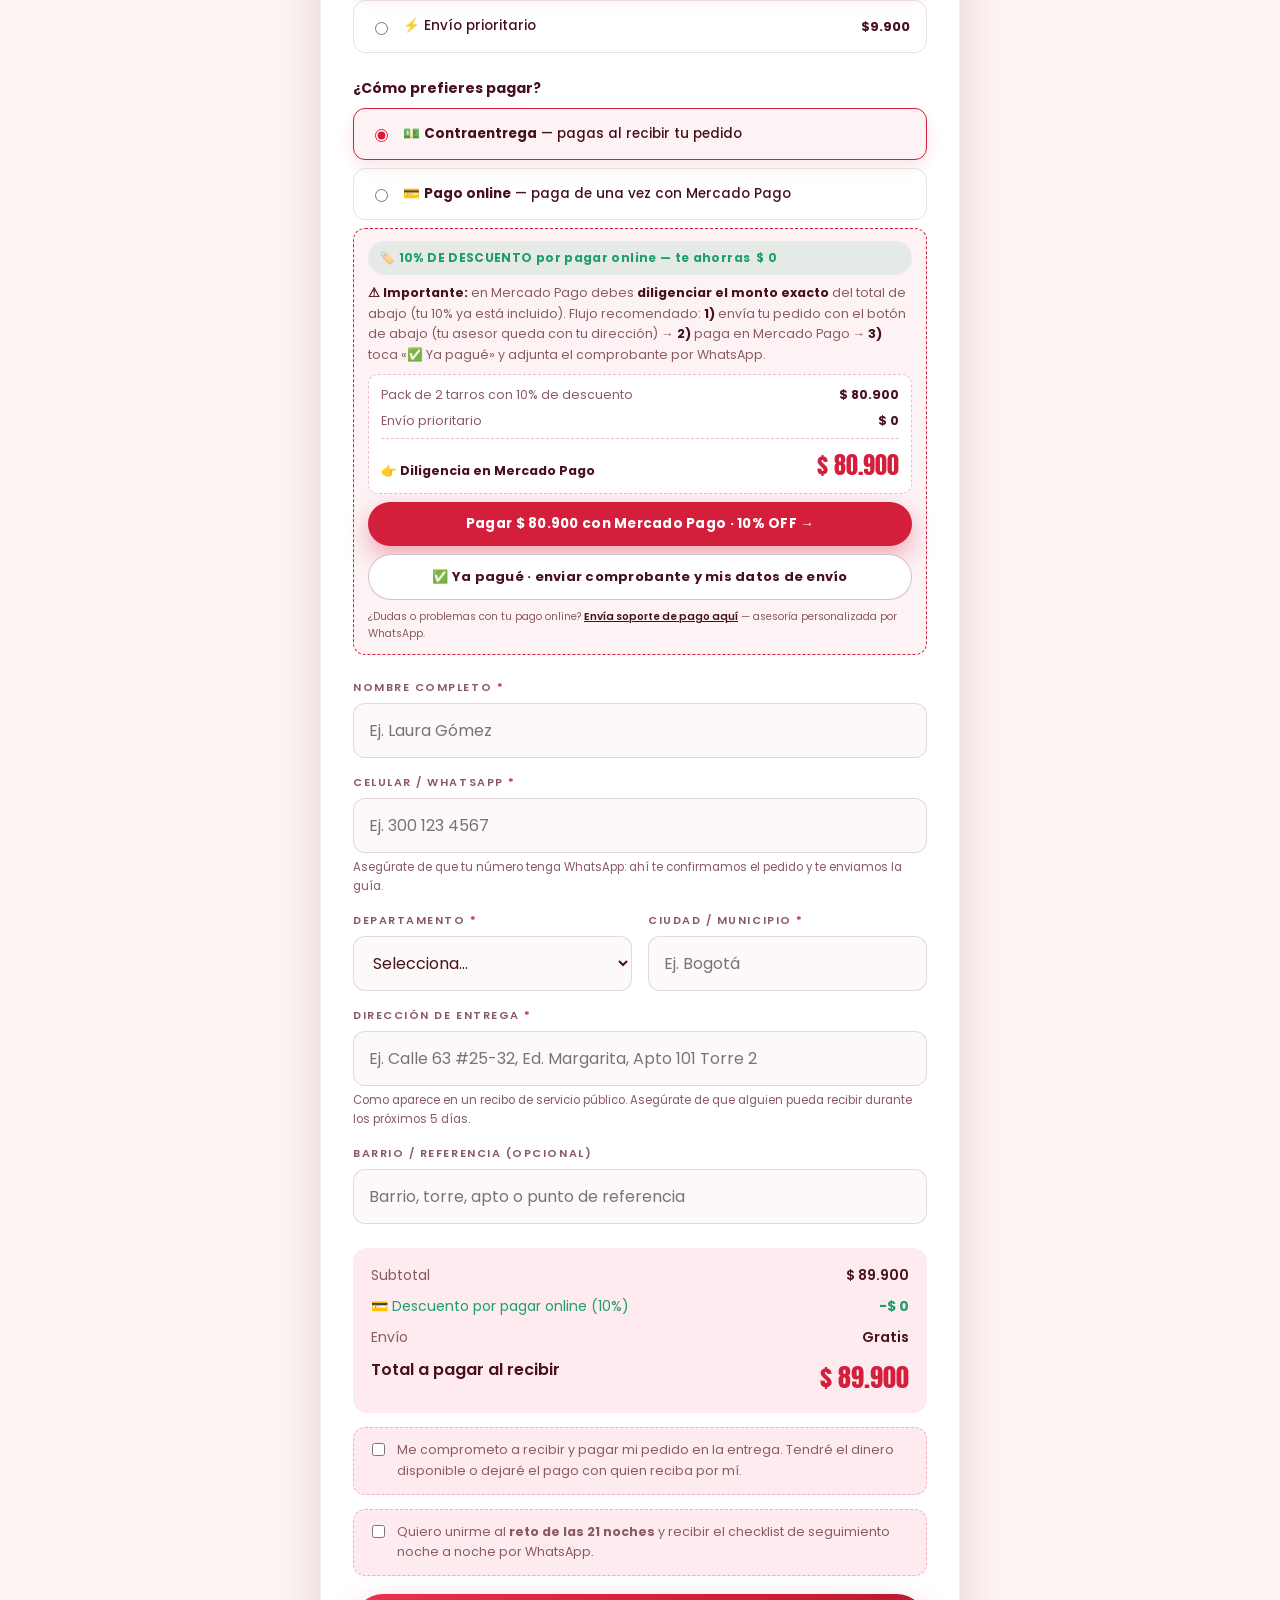
==== commit 04096227: "Fuentes autoalojadas con fallbacks metricos (cura canonica del CLS de fuentes): Anton 400, Poppins 4" ====
--- a/index.html
+++ b/index.html
@@ -25,15 +25,15 @@
 <meta name="facebook-domain-verification" content="na5l9ce6z12yzpcr864sl1istuho6w" />
 <meta name="facebook-domain-verification" content="e2f88rl1ejp44lgzbllzjvmwoho3c1" />
 <link rel="icon" type="image/svg+xml" href='data:image/svg+xml,<svg xmlns="http://www.w3.org/2000/svg" viewBox="0 0 24 24"><path fill="%23D31E3C" d="M12 2c1 4-3 5-3 9a3 3 0 0 0 6 0c0-2-1-3-1-3 3 1 5 3.5 5 7a7 7 0 0 1-14 0c0-6 6-8 7-13z"/></svg>'>
-<link rel="preconnect" href="https://fonts.googleapis.com">
-<link rel="preconnect" href="https://fonts.gstatic.com" crossorigin>
-<link rel="stylesheet" href="https://fonts.googleapis.com/css2?family=Anton&family=Poppins:wght@400;500;600;700&family=Caveat:wght@600&display=swap" media="print" onload="this.media='all'">
-  <noscript><link href="https://fonts.googleapis.com/css2?family=Anton&family=Poppins:wght@400;500;600;700&family=Caveat:wght@600&display=swap"></noscript>
+<link rel="preload" href="assets/fonts/anton-400.woff2" as="font" type="font/woff2" crossorigin>
+<link rel="preload" href="assets/fonts/poppins-400.woff2" as="font" type="font/woff2" crossorigin>
+<link rel="preload" href="assets/fonts/poppins-600.woff2" as="font" type="font/woff2" crossorigin>
+<link rel="preload" href="assets/fonts/caveat-600.woff2" as="font" type="font/woff2" crossorigin>
 <link rel="preload" as="image" href="assets/img/hero-1.jpg?v=2" fetchpriority="high">
 <script type="application/ld+json">
 {"@context":"https://schema.org","@type":"Product","name":"CANDELA Crema anticelulítica y para estrías con efecto calor 300ml","brand":{"@type":"Brand","name":"CANDELA"},"description":"Crema reafirmante termogénica con extracto de pimienta rosa que ayuda a atenuar estrías rojas y blancas (incl. estrías postparto), la apariencia de la celulitis (piel de naranja) y la flacidez.","category":"Cosmética corporal","offers":{"@type":"AggregateOffer","priceCurrency":"COP","lowPrice":"69900","highPrice":"99900","offerCount":"3"},"aggregateRating":{"@type":"AggregateRating","ratingValue":"4.9","reviewCount":"1343"}}
 </script>
-<link rel="stylesheet" href="assets/css/style.css?v=9">
+<link rel="stylesheet" href="assets/css/style.css?v=10">
 <link rel="alternate" hreflang="es-CO" href="https://cremacelulitis.com/">
 
 <!-- Google Tag Manager -->
--- a/assets/css/style.css
+++ b/assets/css/style.css
@@ -3,6 +3,24 @@
    Paleta: rojo candela, rosa pimienta, niebla rosa, crema, vino, oro
    Tipografía: Anton (display) + Poppins (cuerpo) + Caveat (acentos)
    ============================================================ */
+
+/* --- Fuentes autoalojadas (subset latin woff2): quita Google Fonts del
+   camino crítico y elimina la dependencia externa. Los fallbacks ajustados
+   (Arial/Roboto con métricas medidas en Chrome: Δancho 0.00% Δalto 0.00px
+   contra cada fuente real) hacen que el swap fallback→webfont no mueva ni
+   un pixel: CLS de fuentes ≈ 0 en desktop y móvil. --- */
+@font-face{font-family:"Anton";font-style:normal;font-weight:400;font-display:swap;src:url("../fonts/anton-400.woff2") format("woff2")}
+@font-face{font-family:"Poppins";font-style:normal;font-weight:400;font-display:swap;src:url("../fonts/poppins-400.woff2") format("woff2")}
+@font-face{font-family:"Poppins";font-style:normal;font-weight:500;font-display:swap;src:url("../fonts/poppins-500.woff2") format("woff2")}
+@font-face{font-family:"Poppins";font-style:normal;font-weight:600;font-display:swap;src:url("../fonts/poppins-600.woff2") format("woff2")}
+@font-face{font-family:"Poppins";font-style:normal;font-weight:700;font-display:swap;src:url("../fonts/poppins-700.woff2") format("woff2")}
+@font-face{font-family:"Caveat";font-style:normal;font-weight:600;font-display:swap;src:url("../fonts/caveat-600.woff2") format("woff2")}
+@font-face{font-family:"Anton Fallback";font-style:normal;font-weight:400;src:local("Arial"),local("Roboto"),local("Helvetica Neue");size-adjust:81.1%;ascent-override:145.5%;descent-override:40.69%;line-gap-override:0%}
+@font-face{font-family:"Poppins Fallback";font-style:normal;font-weight:400;src:local("Arial"),local("Roboto"),local("Helvetica Neue");size-adjust:103.96%;ascent-override:101%;descent-override:33.67%;line-gap-override:9.62%}
+@font-face{font-family:"Poppins Fallback";font-style:normal;font-weight:500;src:local("Arial"),local("Roboto"),local("Helvetica Neue");size-adjust:105.6%;ascent-override:99.43%;descent-override:33.14%;line-gap-override:9.47%}
+@font-face{font-family:"Poppins Fallback";font-style:normal;font-weight:600;src:local("Arial"),local("Roboto"),local("Helvetica Neue");size-adjust:106.75%;ascent-override:98.36%;descent-override:32.79%;line-gap-override:9.37%}
+@font-face{font-family:"Poppins Fallback";font-style:normal;font-weight:700;src:local("Arial"),local("Roboto"),local("Helvetica Neue");size-adjust:108.07%;ascent-override:97.16%;descent-override:32.39%;line-gap-override:9.25%}
+@font-face{font-family:"Caveat Fallback";font-style:normal;font-weight:600;src:local("Comic Sans MS"),local("Chalkboard SE"),local("Comic Neue");size-adjust:73.97%;ascent-override:129.78%;descent-override:40.56%;line-gap-override:0%}
 
 :root{
   --rojo:#D31E3C;
@@ -17,9 +35,9 @@
   --exito:#1E9E6A;
   --blanco:#FFFFFF;
 
-  --ff-display:"Anton", sans-serif;
-  --ff-cuerpo:"Poppins", sans-serif;
-  --ff-mano:"Caveat", cursive;
+  --ff-display:"Anton","Anton Fallback",sans-serif;
+  --ff-cuerpo:"Poppins","Poppins Fallback",Arial,sans-serif;
+  --ff-mano:"Caveat","Caveat Fallback",cursive;
 
   --r-sm:10px;
   --r-md:18px;
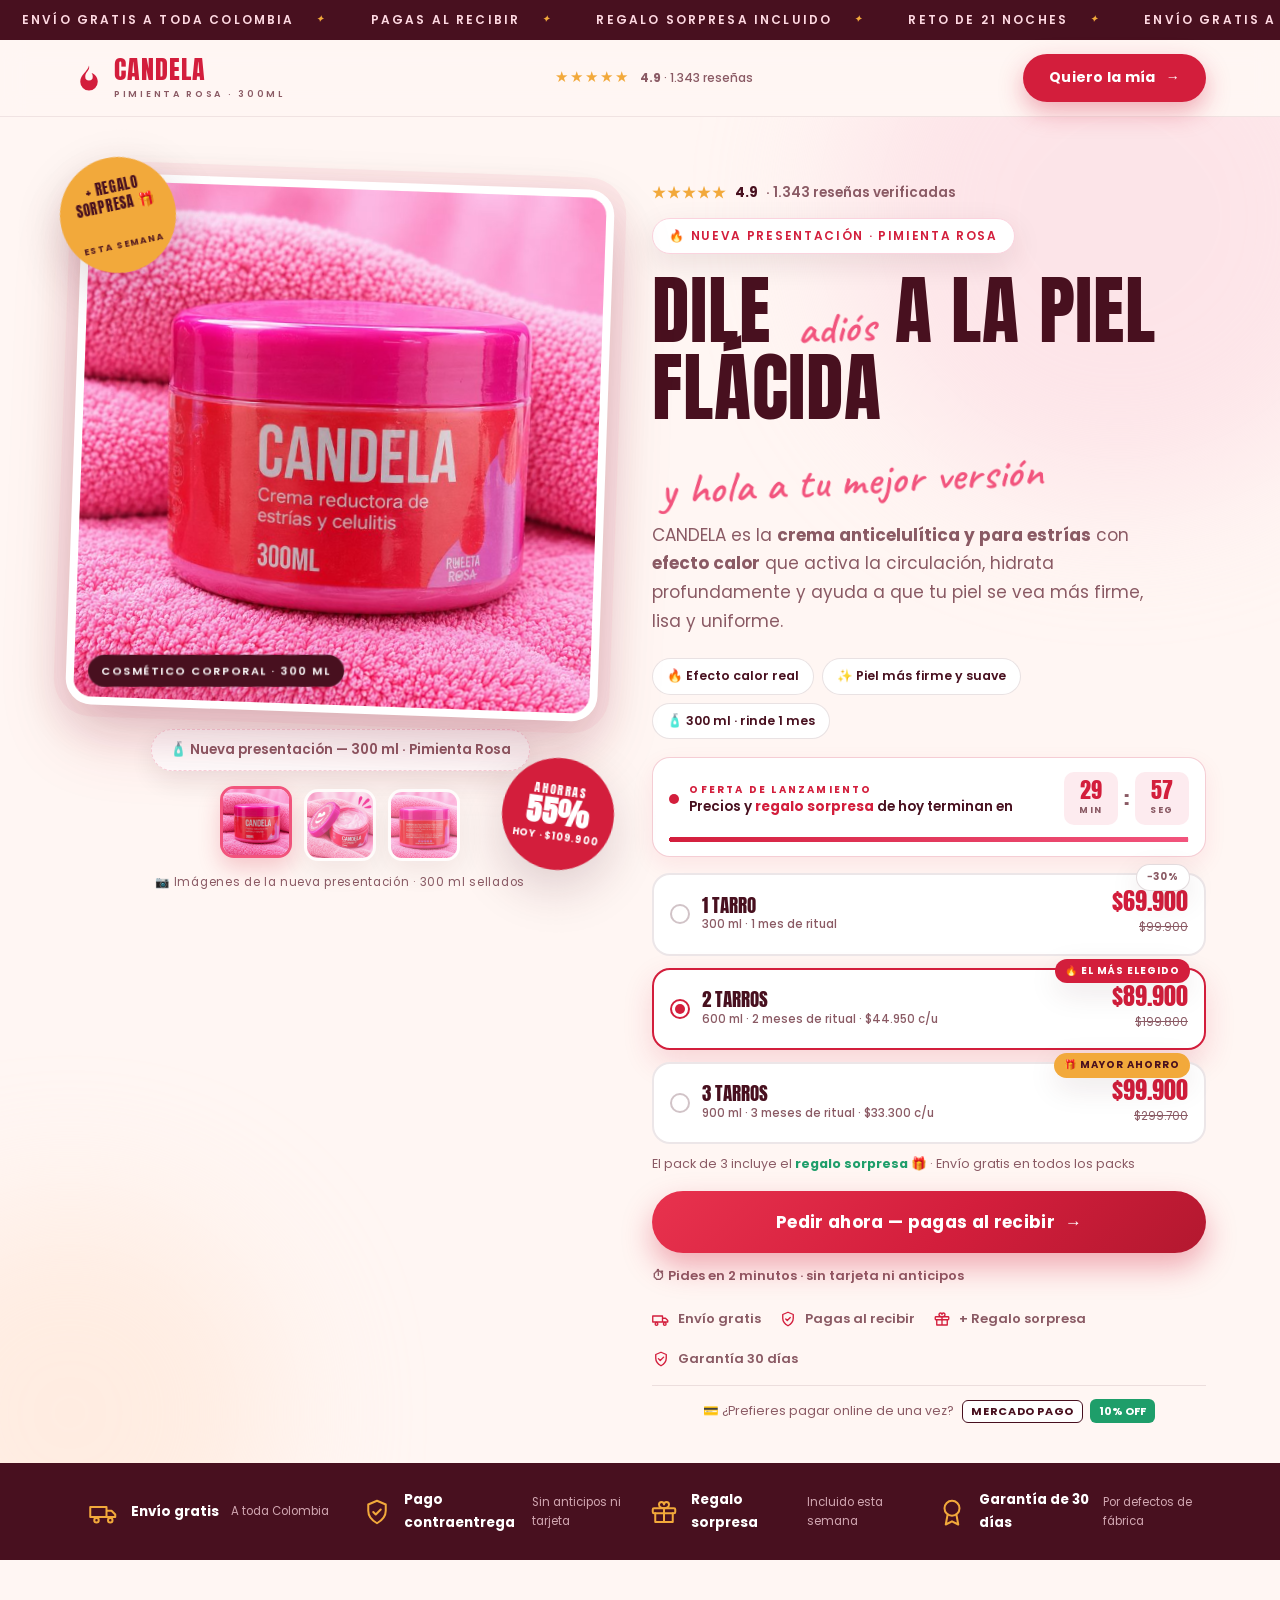
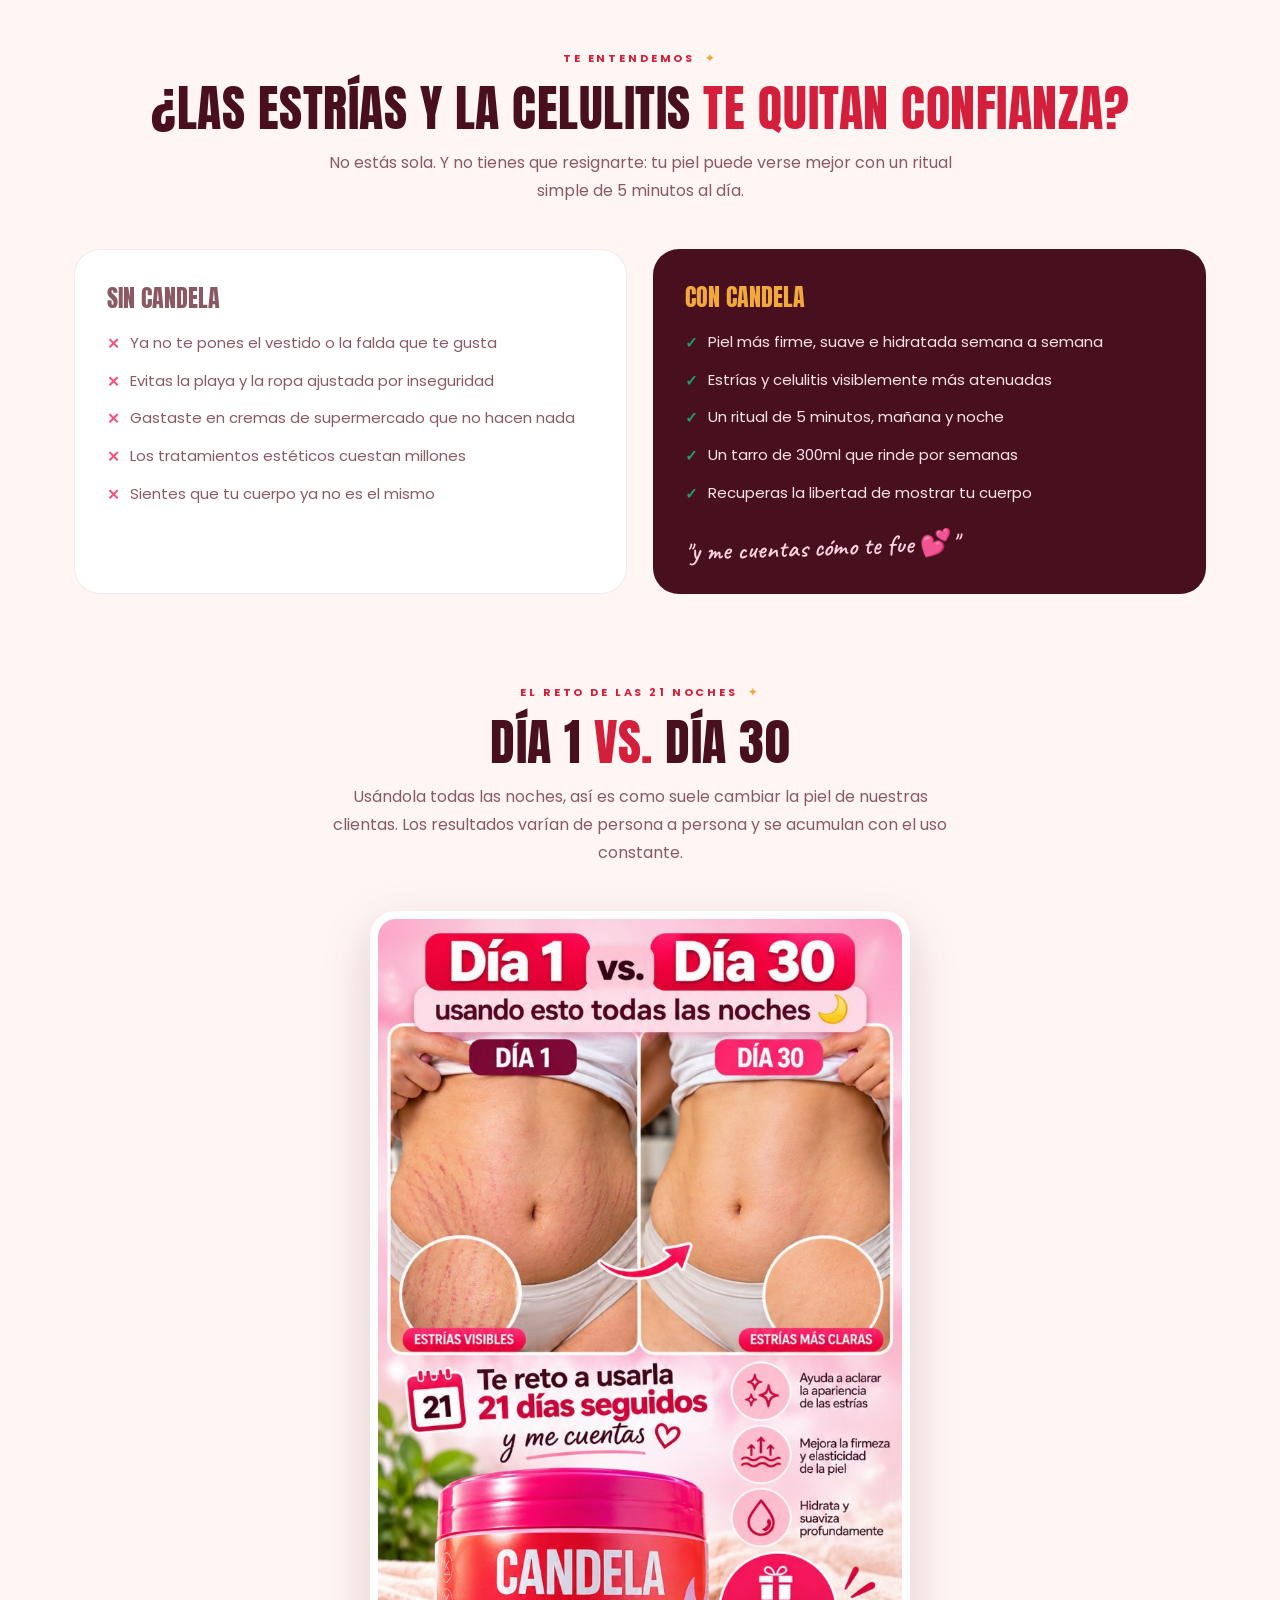
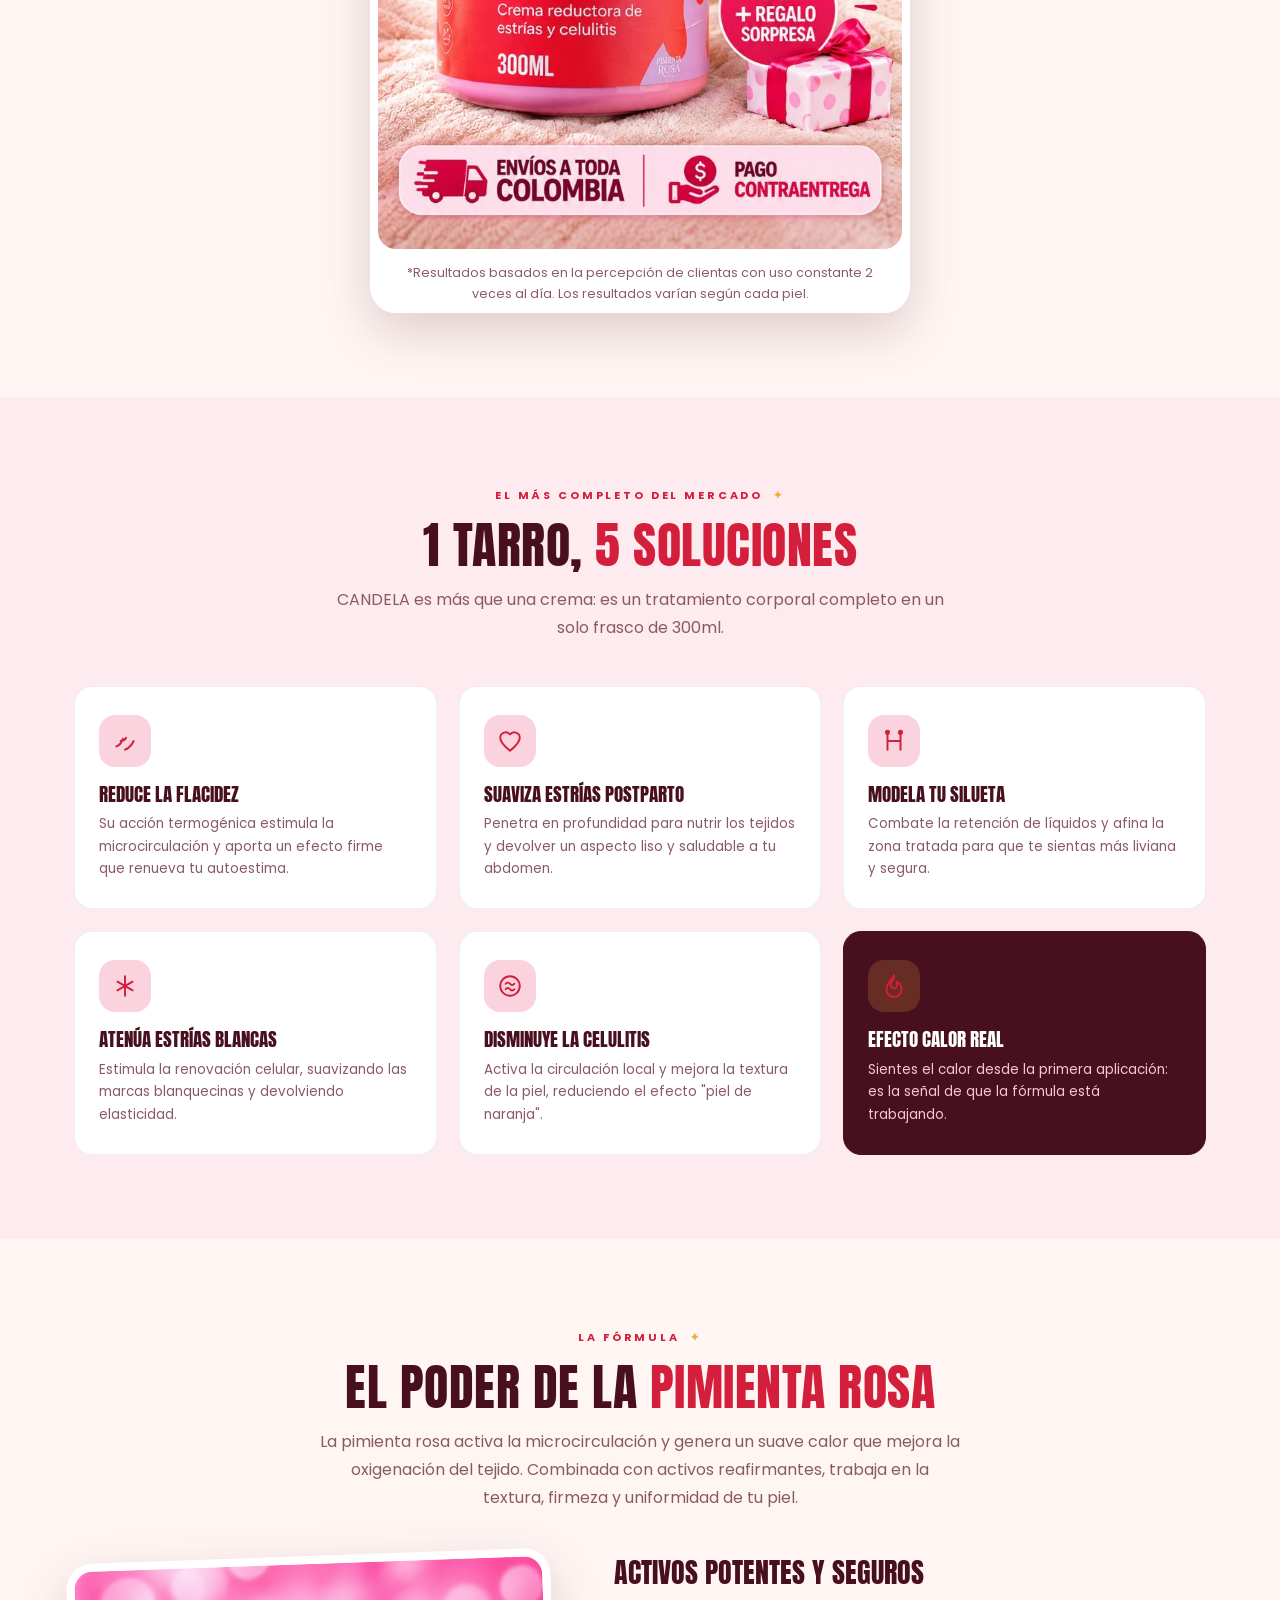
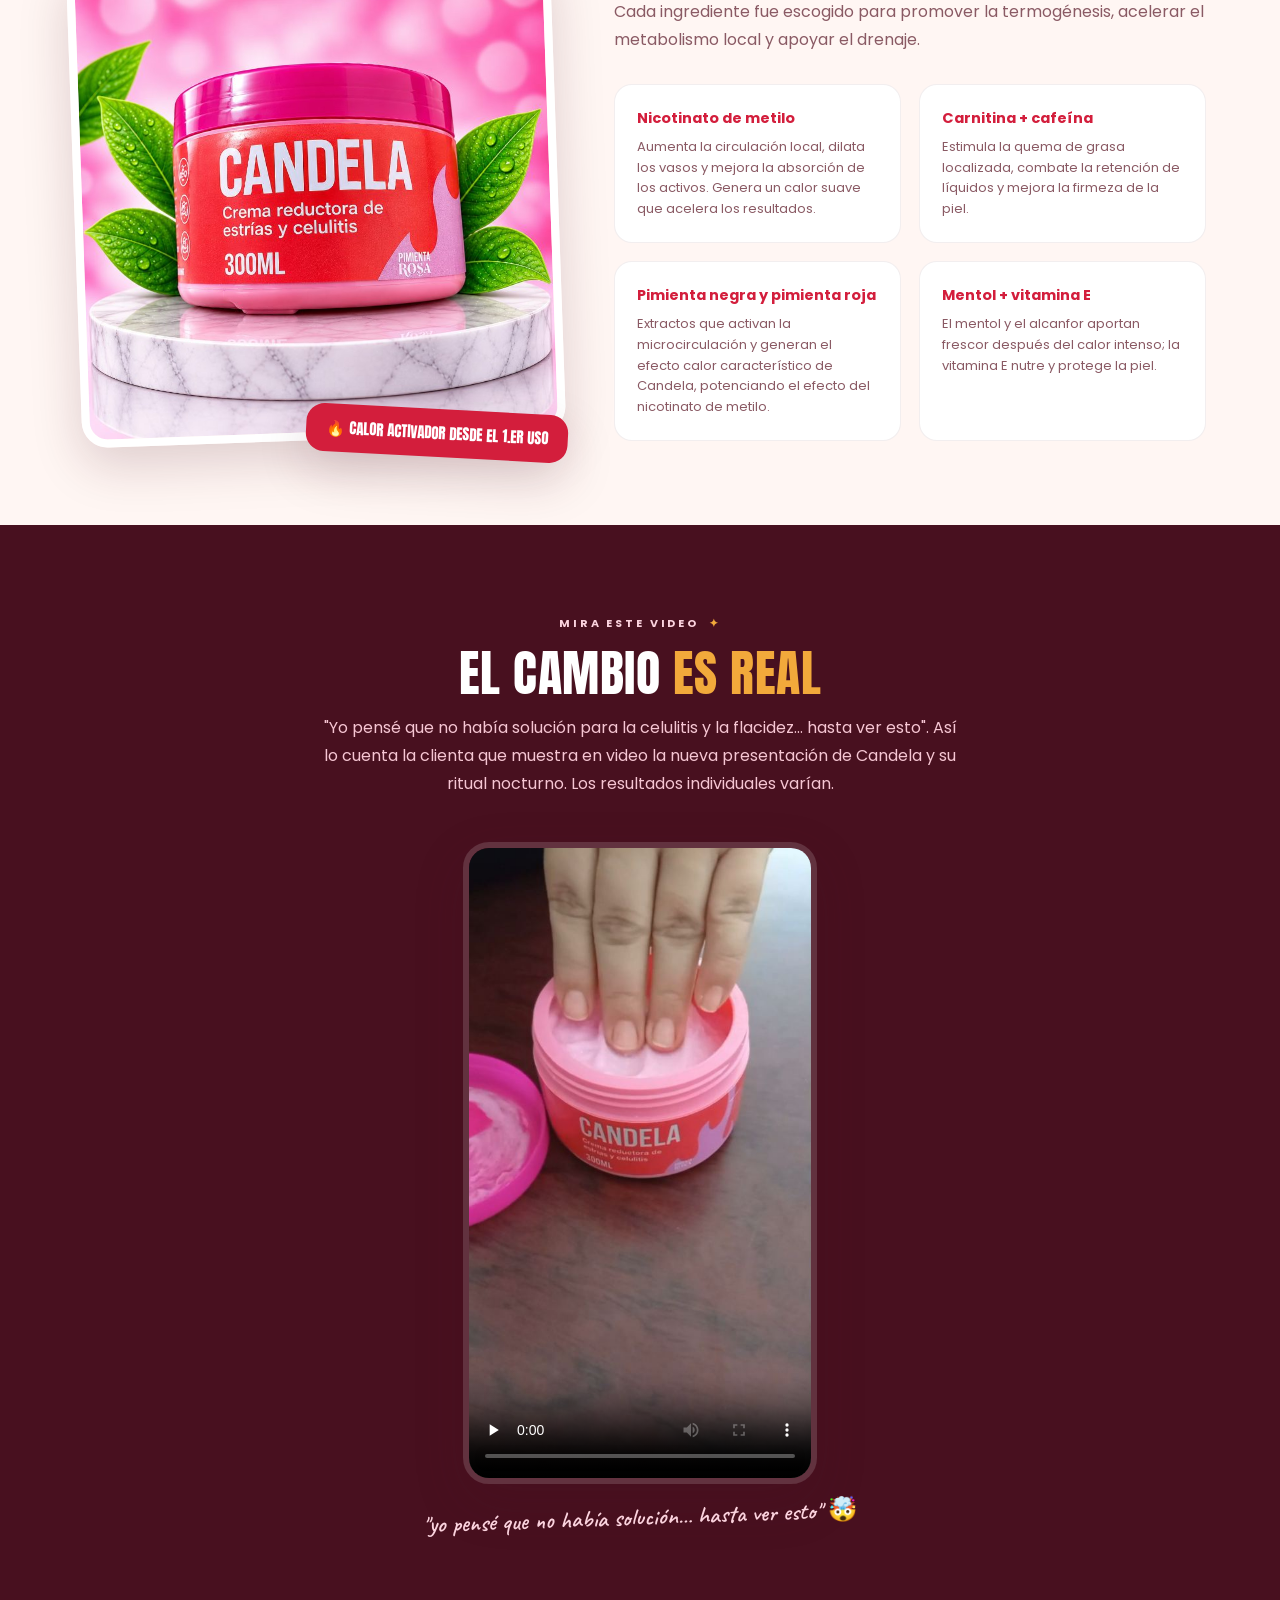
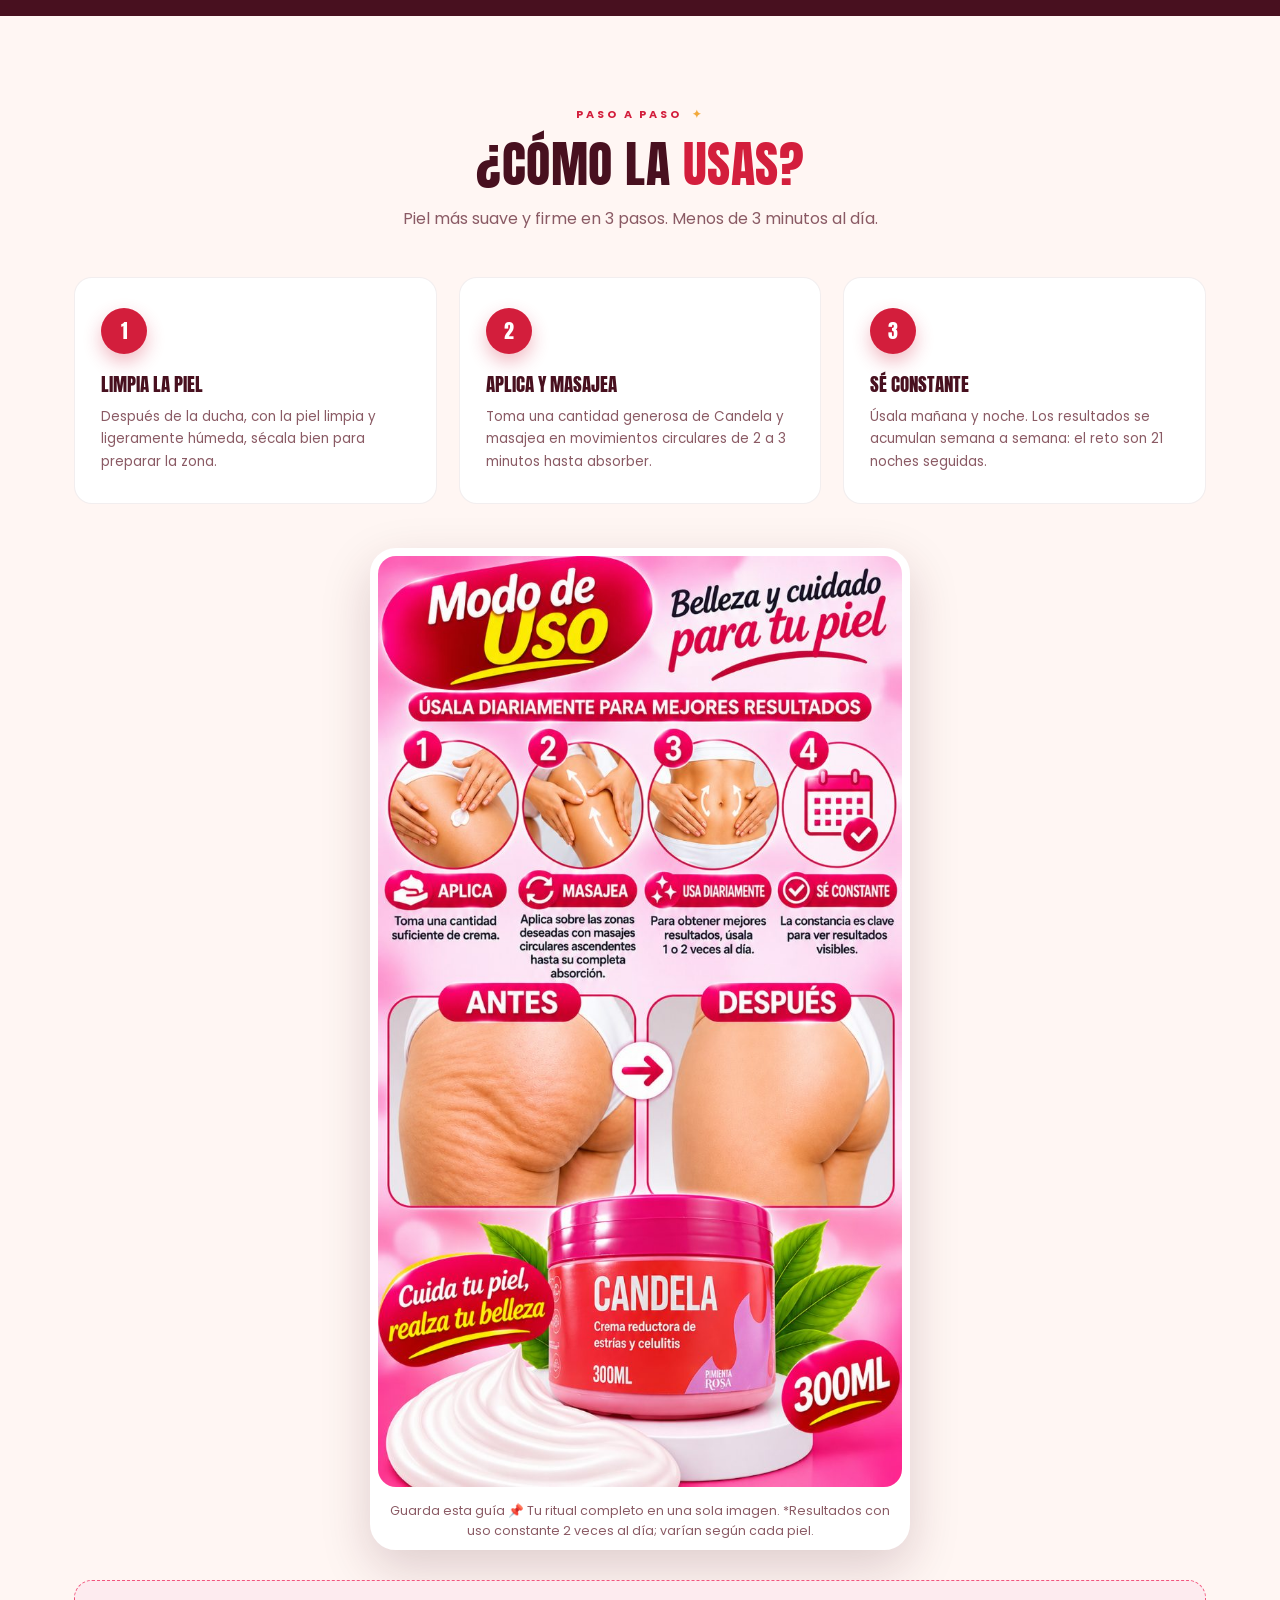
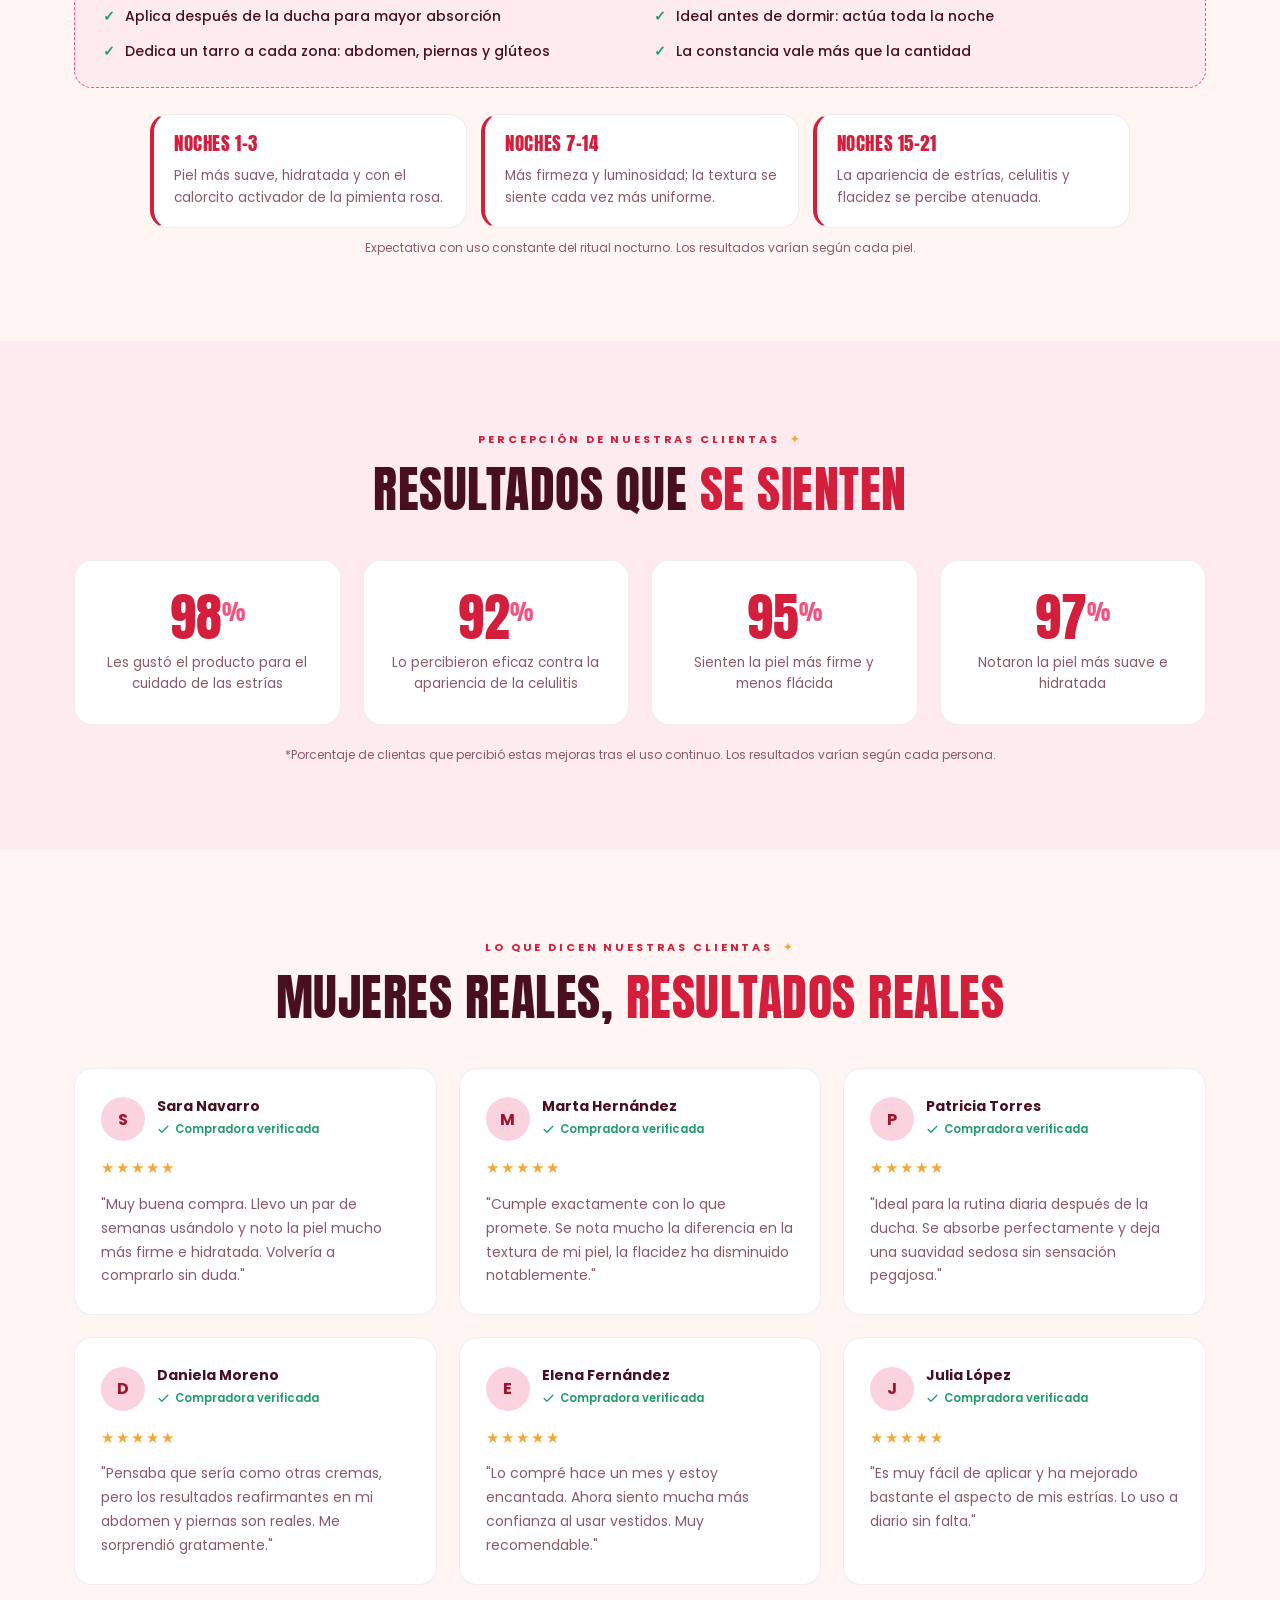
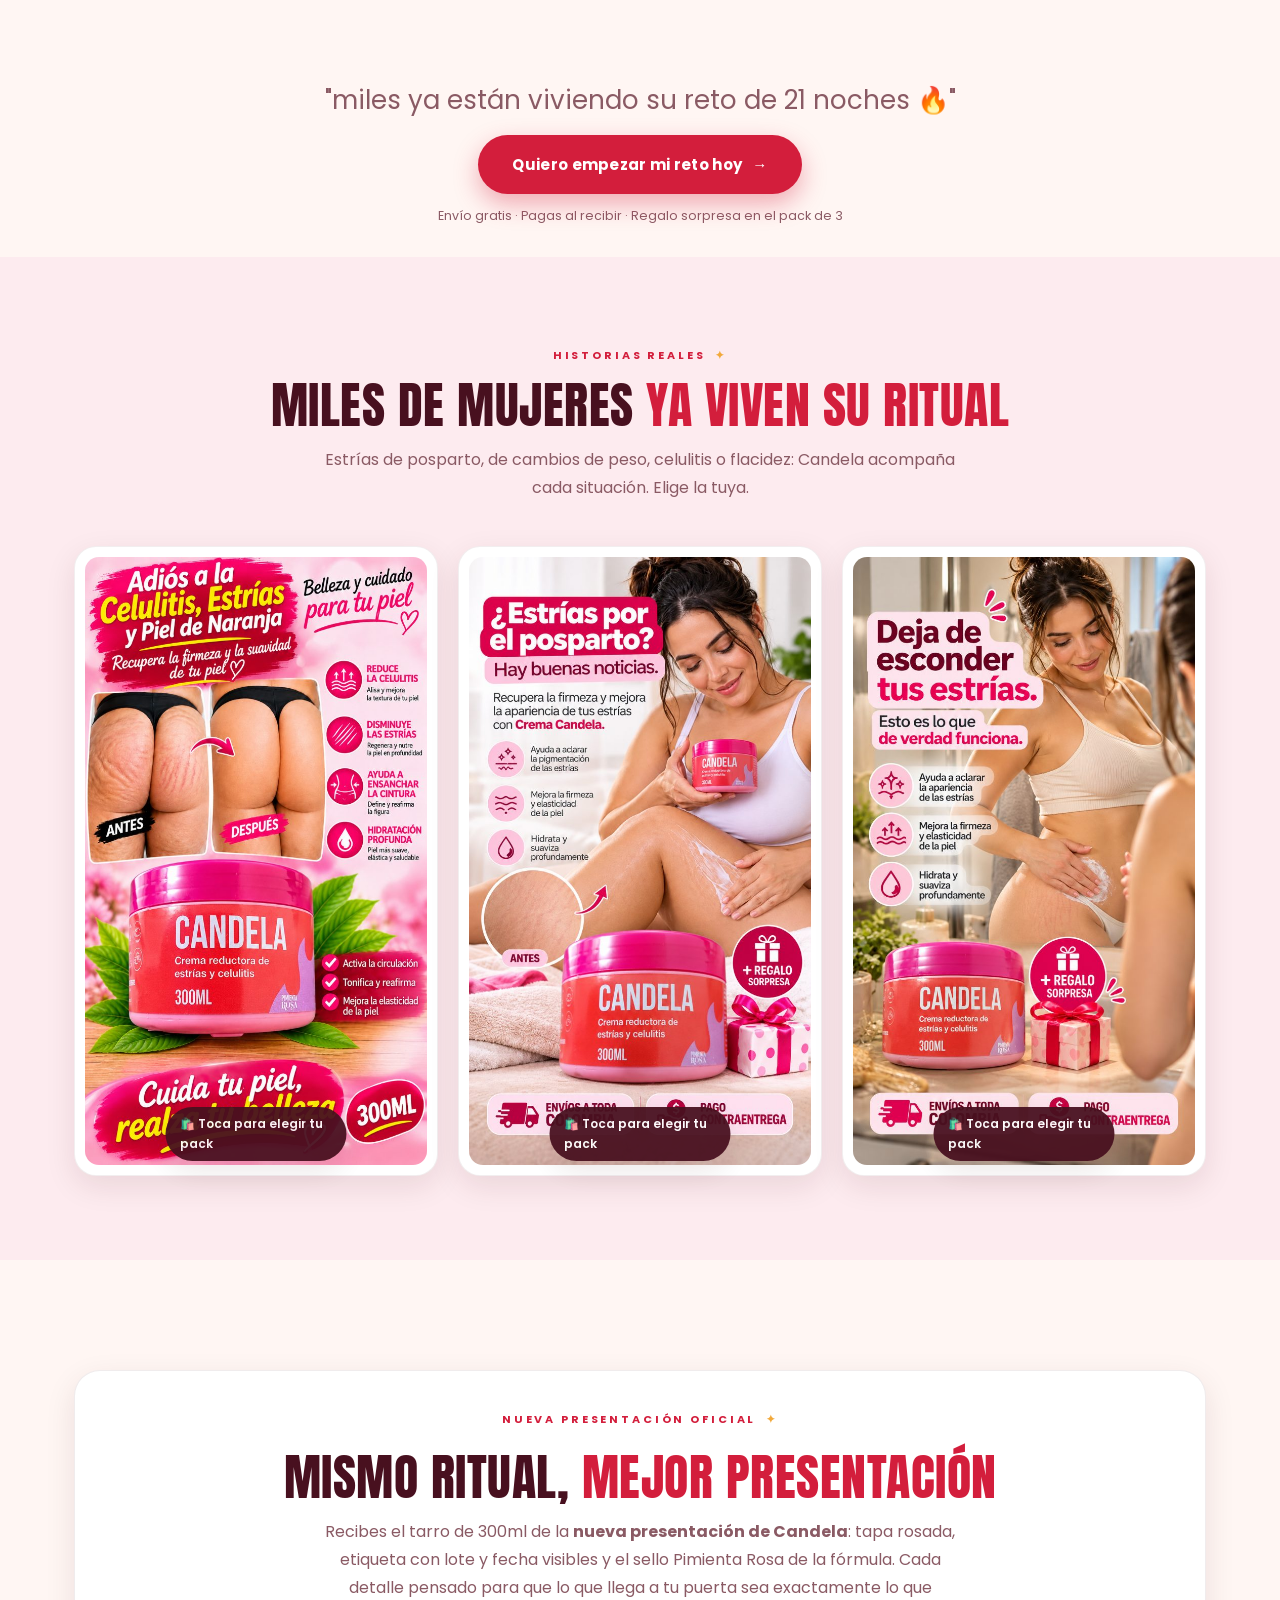
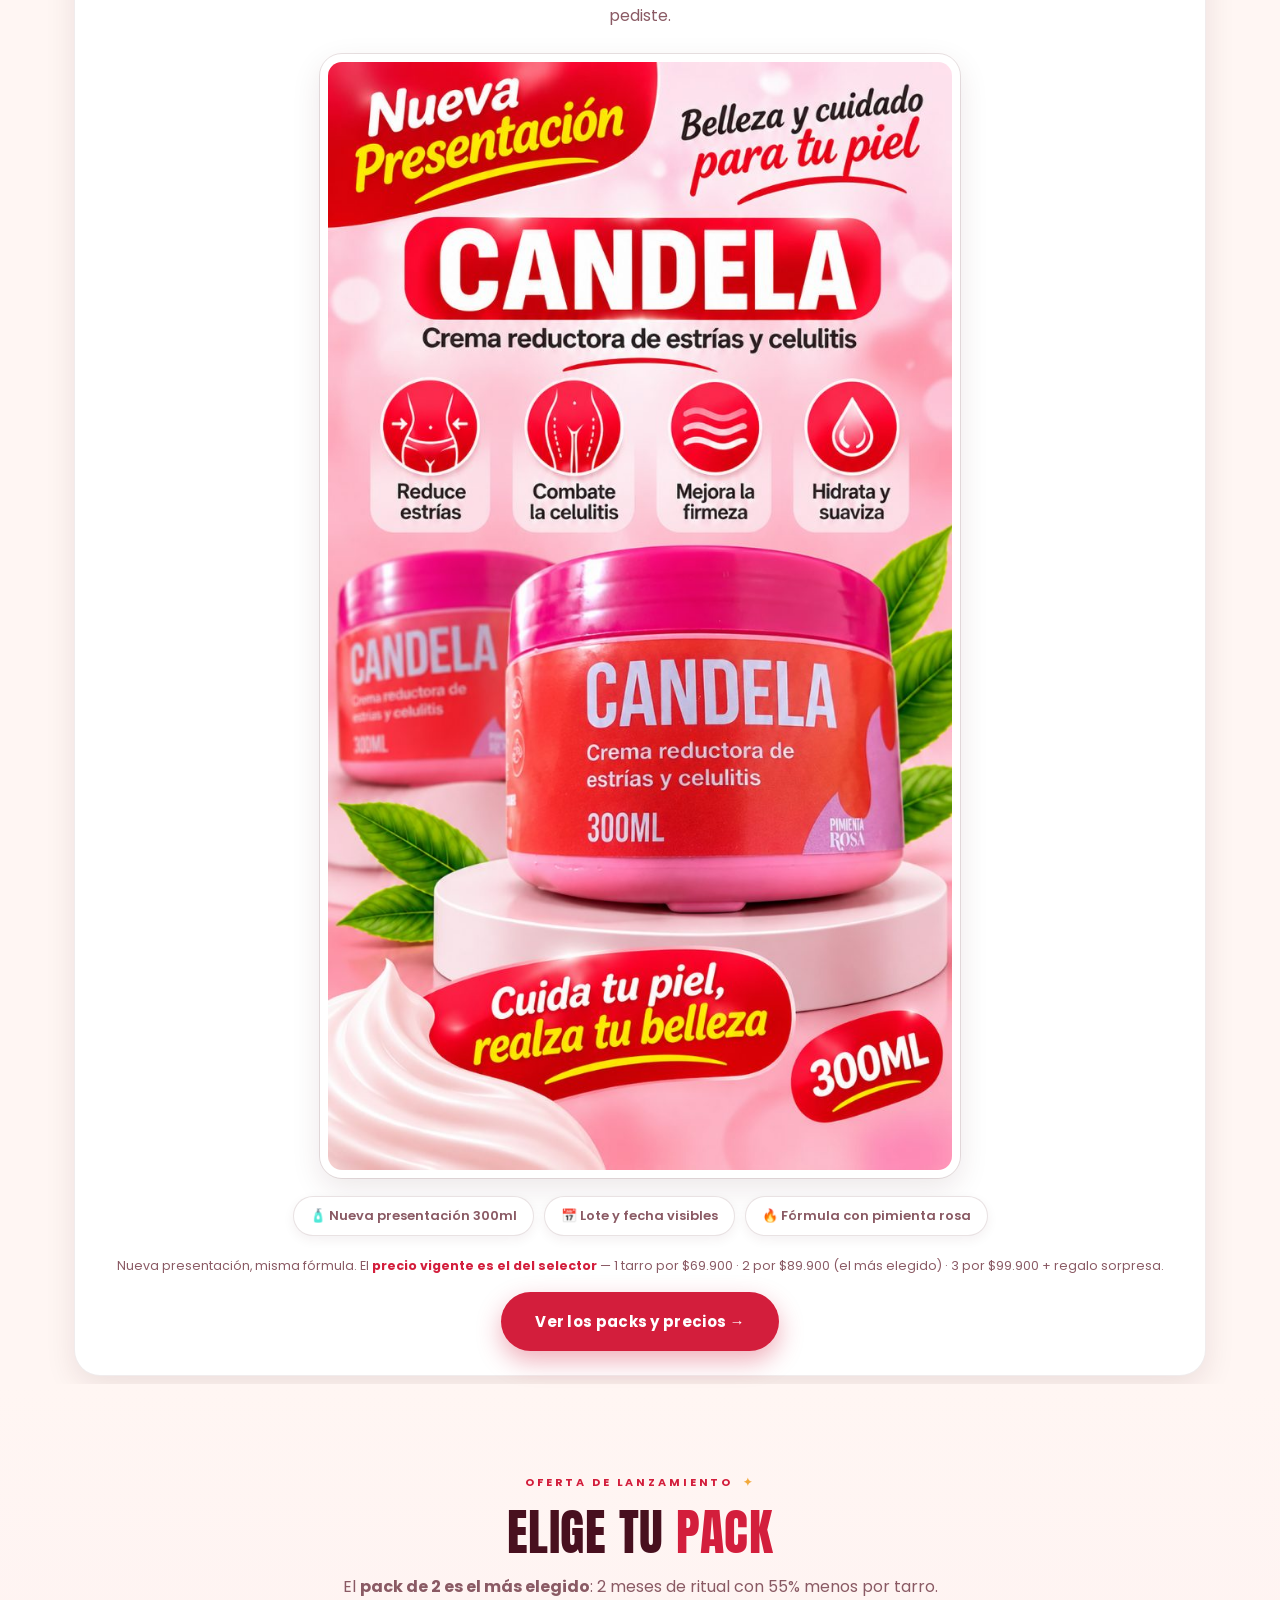
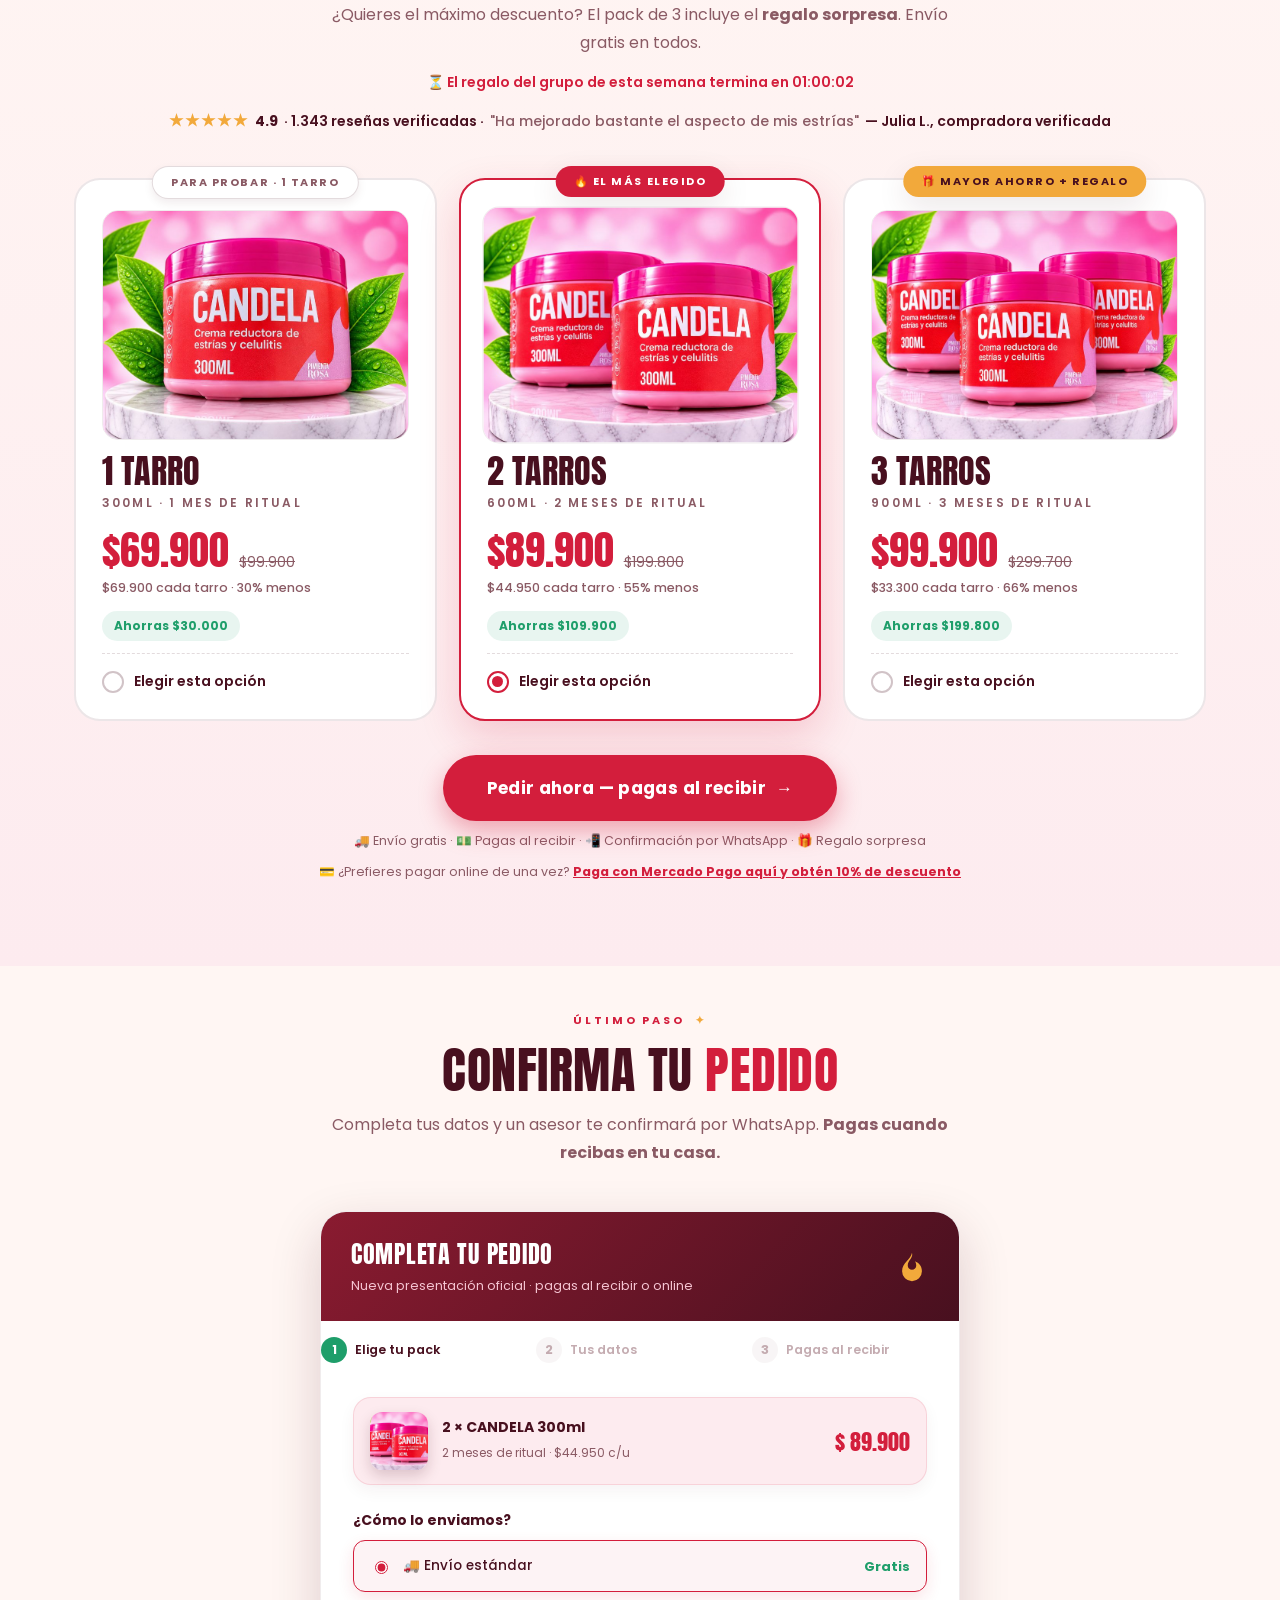
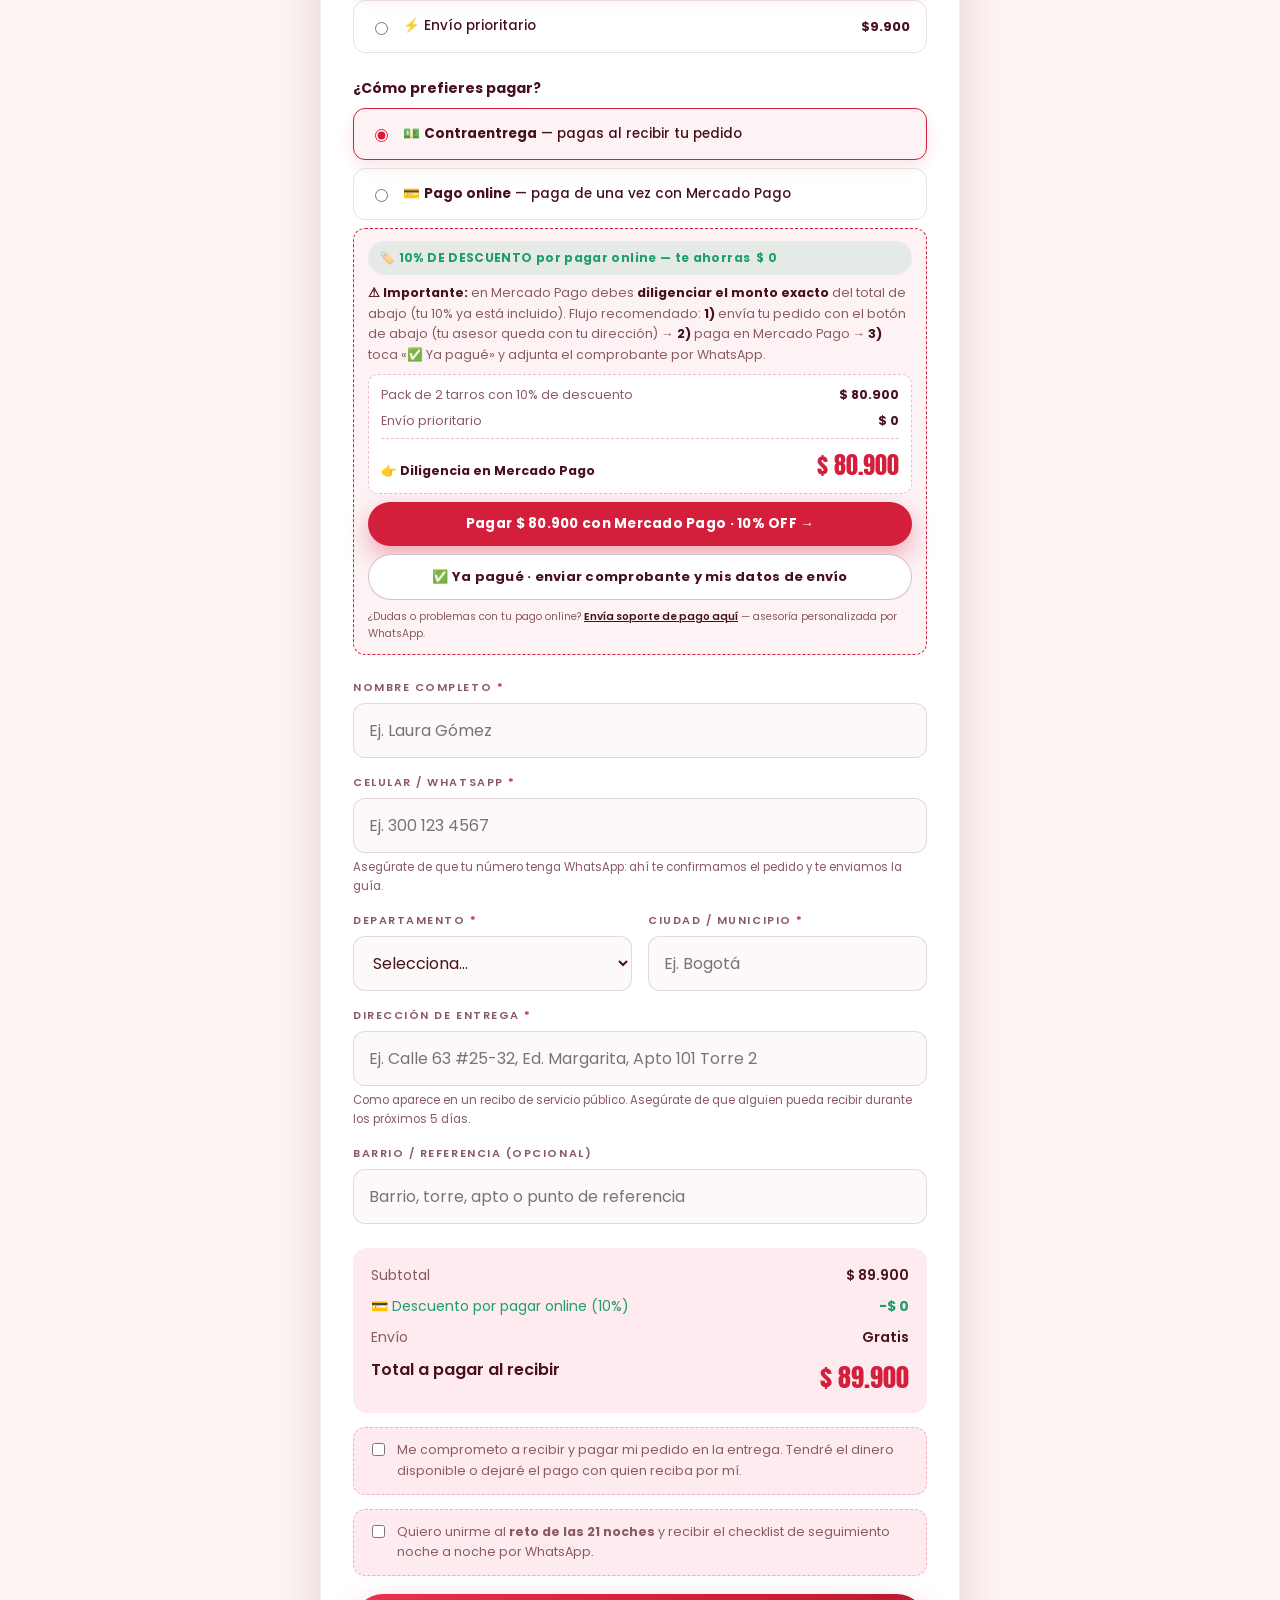
==== commit 42f0f7ae: "Video de la landing reemplazado: assets/video/video-landing.mp4 (testimonio, 9:16, 10.5 MB) sustituy" ====
--- a/index.html
+++ b/index.html
@@ -336,7 +336,7 @@
       <p class="sub">"Yo pensé que no había solución para la celulitis y la flacidez… hasta ver esto". Así lo cuenta la clienta que muestra en video la nueva presentación de Candela y su ritual nocturno. Los resultados individuales varían.</p>
     </div>
     <div class="video-marco reveal">
-      <video controls preload="none" poster="assets/img/video-poster.jpg?v=3" width="360" height="640" aria-label="Video testimonial de Candela: la nueva presentación en acción, aplicación en la piel y envío gratis a toda Colombia" playsinline src="assets/video/anuncio-comercial.mp4"></video>
+      <video controls preload="none" poster="assets/img/video-poster.jpg?v=3" width="360" height="640" aria-label="Video testimonial de Candela: la nueva presentación en acción, aplicación en la piel y envío gratis a toda Colombia" playsinline src="assets/video/video-landing.mp4?v=1"></video>
     </div>
     <p class="video-nota">"yo pensé que no había solución… hasta ver esto" 🤯</p>
   </div>
